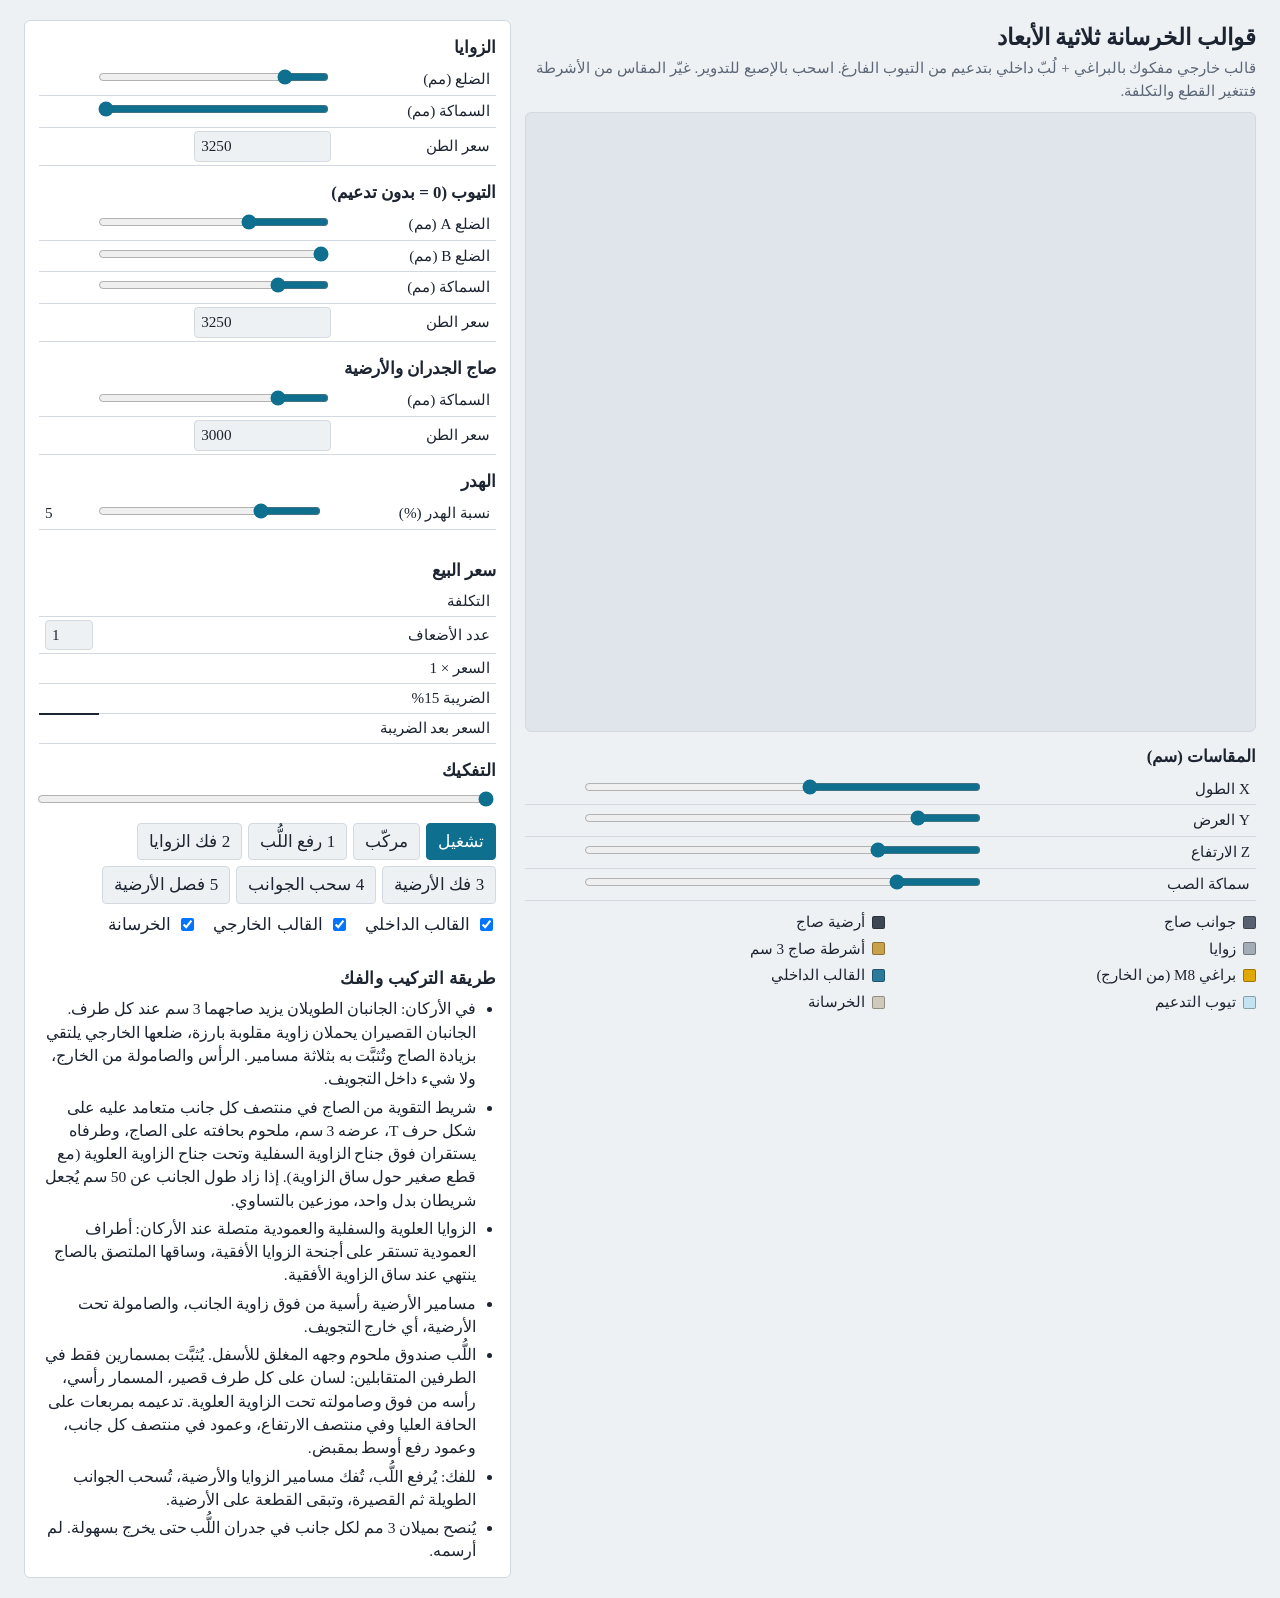
==== index.html @ e9c187cf "Add files via upload" ====
<!doctype html>
<html lang="ar" dir="rtl">
<head>
<meta charset="utf-8">
<meta name="viewport" content="width=device-width,initial-scale=1">
<title>قوالب الخرسانة ثلاثية الأبعاد</title>
<link rel="stylesheet" href="style.css">
</head>
<body>

<div class="wrap">
  <div style="min-width:0">
    <h1>قوالب الخرسانة ثلاثية الأبعاد</h1>
    <p class="sub">قالب خارجي مفكوك بالبراغي + لُبّ داخلي بتدعيم من التيوب الفارغ. اسحب بالإصبع للتدوير. غيّر المقاس من الأشرطة فتتغير القطع والتكلفة.</p>
    <div id="view"><div id="stepLabel"></div></div>
    <table class="ctl" style="margin-top:12px">
      <caption>المقاسات (سم)</caption>
        <tr><th scope="row">X الطول</th><td><input type="range" id="sx" min="30" max="100" step="5" value="60"></td><td class="v"><output id="ox"></output></td></tr>
        <tr><th scope="row">Y العرض</th><td><input type="range" id="sy" min="30" max="100" step="5" value="40"></td><td class="v"><output id="oy"></output></td></tr>
        <tr><th scope="row">Z الارتفاع</th><td><input type="range" id="sz" min="20" max="100" step="5" value="40"></td><td class="v"><output id="oz"></output></td></tr>
        <tr><th scope="row">سماكة الصب</th><td><input type="range" id="st" min="5" max="10" step="1" value="6"></td><td class="v"><output id="ot"></output></td></tr>
    </table>

    <div class="legend" style="margin-top:10px">
      <span><i style="background:#56606e"></i>جوانب صاج</span>
      <span><i style="background:#3d4653"></i>أرضية صاج</span>
      <span><i style="background:#a3acb6"></i>زوايا</span>
      <span><i style="background:#c8a24a"></i>أشرطة صاج 3 سم</span>
      <span><i style="background:#e0a800"></i>براغي M8 (من الخارج)</span>
      <span><i style="background:#2b7a9b"></i>القالب الداخلي</span>
      <span><i style="background:#c3e3f0"></i>تيوب التدعيم</span>
      <span><i style="background:#cfc9bc"></i>الخرسانة</span>
    </div>
  </div>
  <div class="panel">
    <table class="ctl">
      <caption>الزوايا</caption>
        <tr><th scope="row">الضلع (مم)</th><td><input type="range" id="sa" min="0" max="6" step="1" value="1"></td><td class="v"><output id="oa"></output></td></tr>
        <tr><th scope="row">السماكة (مم)</th><td><input type="range" id="sat" min="0" max="1" step="1" value="1"></td><td class="v"><output id="oat"></output></td></tr>
        <tr><th scope="row">سعر الطن</th><td colspan="2"><input id="pAng" type="number" inputmode="decimal" value="3250"></td></tr>
    </table>
    <table class="ctl">
      <caption>التيوب (0 = بدون تدعيم)</caption>
        <tr><th scope="row">الضلع A (مم)</th><td><input type="range" id="ta" min="0" max="12" step="1" value="4"></td><td class="v"><output id="ota"></output></td></tr>
        <tr><th scope="row">الضلع B (مم)</th><td><input type="range" id="tb" min="0" max="0" step="1" value="0"></td><td class="v"><output id="otb"></output></td></tr>
        <tr><th scope="row">السماكة (مم)</th><td><input type="range" id="tt" min="0" max="10" step="1" value="2"></td><td class="v"><output id="ott"></output></td></tr>
        <tr><th scope="row">سعر الطن</th><td colspan="2"><input id="pTube" type="number" inputmode="decimal" value="3250"></td></tr>
    </table>
    <table class="ctl">
      <caption>صاج الجدران والأرضية</caption>
        <tr><th scope="row">السماكة (مم)</th><td><input type="range" id="sm" min="0" max="20" step="1" value="4"></td><td class="v"><output id="om"></output></td></tr>
        <tr><th scope="row">سعر الطن</th><td colspan="2"><input id="pSheet" type="number" inputmode="decimal" value="3000"></td></tr>
    </table>
    <table class="ctl">
      <caption>الهدر</caption>
        <tr><th scope="row">نسبة الهدر (%)</th><td><input type="range" id="pW" min="0" max="20" step="1" value="5"></td><td class="v"><output id="oW">5</output></td></tr>
    </table>
    <div class="scroll" id="cost"></div>
    <table class="ctl" id="sellT">
      <caption>سعر البيع</caption>
      <tr><th scope="row">التكلفة</th><td id="sCost" class="v"></td></tr>
      <tr><th scope="row">عدد الأضعاف</th><td><input id="pM" type="number" inputmode="decimal" step="any" min="0" value="1"></td></tr>
      <tr><th scope="row" id="sLbl">السعر × 1</th><td class="v" id="sPre"></td></tr>
      <tr><th scope="row">الضريبة 15%</th><td class="v" id="sVat"></td></tr>
      <tr class="total"><th scope="row">السعر بعد الضريبة</th><td class="v" id="sPost"></td></tr>
    </table>
    <div>
      <h2>التفكيك</h2>
      <input type="range" id="slider" min="0" max="1000" value="0" aria-label="نسبة التفكيك">
      <div class="row" style="margin-top:8px">
        <button id="play" class="primary">تشغيل</button>
        <button id="b0">مركّب</button>
        <button id="b1">1 رفع اللُّب</button>
        <button id="b2">2 فك الزوايا</button>
        <button id="b3">3 فك الأرضية</button>
        <button id="b4">4 سحب الجوانب</button>
        <button id="b5">5 فصل الأرضية</button>
      </div>
      <div style="margin-top:8px">
        <label class="chk"><input type="checkbox" id="tCore" checked> القالب الداخلي</label>
        <label class="chk"><input type="checkbox" id="tOuter" checked> القالب الخارجي</label>
        <label class="chk"><input type="checkbox" id="tConc" checked> الخرسانة</label>
      </div>
    </div>
    <div class="scroll" id="info"></div>
    <div>
      <h2>طريقة التركيب والفك</h2>
      <ul class="notes">
        <li>في الأركان: الجانبان الطويلان يزيد صاجهما 3 سم عند كل طرف. الجانبان القصيران يحملان زاوية مقلوبة بارزة، ضلعها الخارجي يلتقي بزيادة الصاج وتُثبَّت به بثلاثة مسامير. الرأس والصامولة من الخارج، ولا شيء داخل التجويف.</li>
        <li>شريط التقوية من الصاج في منتصف كل جانب متعامد عليه على شكل حرف T، عرضه 3 سم، ملحوم بحافته على الصاج، وطرفاه يستقران فوق جناح الزاوية السفلية وتحت جناح الزاوية العلوية (مع قطع صغير حول ساق الزاوية). إذا زاد طول الجانب عن 50 سم يُجعل شريطان بدل واحد، موزعين بالتساوي.</li>
        <li>الزوايا العلوية والسفلية والعمودية متصلة عند الأركان: أطراف العمودية تستقر على أجنحة الزوايا الأفقية، وساقها الملتصق بالصاج ينتهي عند ساق الزاوية الأفقية.</li>
        <li>مسامير الأرضية رأسية من فوق زاوية الجانب، والصامولة تحت الأرضية، أي خارج التجويف.</li>
        <li>اللُّب صندوق ملحوم وجهه المغلق للأسفل. يُثبَّت بمسمارين فقط في الطرفين المتقابلين: لسان على كل طرف قصير، المسمار رأسي، رأسه من فوق وصامولته تحت الزاوية العلوية. تدعيمه بمربعات على الحافة العليا وفي منتصف الارتفاع، وعمود في منتصف كل جانب، وعمود رفع أوسط بمقبض.</li>
        <li>للفك: يُرفع اللُّب، تُفك مسامير الزوايا والأرضية، تُسحب الجوانب الطويلة ثم القصيرة، وتبقى القطعة على الأرضية.</li>
        <li>يُنصح بميلان 3 مم لكل جانب في جدران اللُّب حتى يخرج بسهولة. لم أرسمه.</li>
      </ul>
    </div>
  </div>
</div>

<script src="three.min.js"></script>
<script src="OrbitControls.js"></script>
<script src="app.js"></script>
</body>
</html>
---- style.css ----
@font-face{font-family:"SAR";src:url([data-uri]) format("woff2");unicode-range:U+20C0-20C1}
/* Layout: 3D viewport on top, sliders + cost panel beside it (below on phones).
   Palette: neutral blue-grey ground, steel greys for the outer mold, teal for the core, amber for bolts. */
:root{
  --bg:#eef1f4; --panel:#ffffff; --fg:#1b2430; --muted:#5b6776; --line:#d3d9e0;
  --accent:#0f6f8f; --accent-fg:#ffffff; --view:#dfe5ea; --warn:#a45a00;
  --font:"SAR","Times New Roman",Times,serif;
}
@media (prefers-color-scheme: dark){:root:not([data-theme="light"]){
  --bg:#12171d; --panel:#1a212a; --fg:#e6ebf0; --muted:#97a3b1; --line:#2c3643;
  --accent:#4cb4d6; --accent-fg:#0b1218; --view:#1d252f; --warn:#e0a24a; color-scheme:dark}}
:root[data-theme="dark"]{
  --bg:#12171d; --panel:#1a212a; --fg:#e6ebf0; --muted:#97a3b1; --line:#2c3643;
  --accent:#4cb4d6; --accent-fg:#0b1218; --view:#1d252f; --warn:#e0a24a; color-scheme:dark}
*{box-sizing:border-box}
body{direction:rtl;background:var(--bg);color:var(--fg);font-family:var(--font);font-size:17px;line-height:1.5;
  padding-block:12px;padding-left:max(16px,env(safe-area-inset-left,0px));padding-right:max(16px,env(safe-area-inset-right,0px))}
.wrap{max-width:1280px;margin:0 auto;display:grid;gap:14px;grid-template-columns:minmax(0,1.5fr) minmax(0,1fr)}
@media(max-width:860px){.wrap{grid-template-columns:minmax(0,1fr)}}
h1{font-size:1.45rem;margin:0 0 2px;text-wrap:balance}
.sub{color:var(--muted);margin:0 0 10px;font-size:.95rem}
#view{position:relative;background:var(--view);border:1px solid var(--line);border-radius:6px;height:min(70vh,620px);min-height:340px;overflow:hidden}
#view canvas{display:block;width:100%;height:100%;touch-action:none}
#stepLabel{position:absolute;right:10px;top:10px;left:10px;font-size:1.05rem;pointer-events:none;text-wrap:balance}
#stepLabel b{background:var(--accent);color:var(--accent-fg);padding:1px 8px;border-radius:3px;margin-left:6px}
.panel{background:var(--panel);border:1px solid var(--line);border-radius:6px;padding:14px;display:flex;flex-direction:column;gap:14px;min-width:0}
.panel h2{font-size:1.05rem;margin:0 0 6px;letter-spacing:.02em}
.row{display:flex;flex-wrap:wrap;gap:6px}
button{font:inherit;background:var(--bg);color:var(--fg);border:1px solid var(--line);border-radius:4px;padding:5px 11px;cursor:pointer}
button.primary{background:var(--accent);color:var(--accent-fg);border-color:var(--accent)}
button:focus-visible,input:focus-visible{outline:2px solid var(--accent);outline-offset:2px}
input[type=range]{width:100%;accent-color:var(--accent)}
.sl{display:grid;grid-template-columns:auto minmax(0,1fr) 4.4em;gap:8px;align-items:center}
.sl output{font-variant-numeric:tabular-nums;text-align:left;direction:ltr}
.sl b{min-width:5.2em}
label.chk{display:inline-flex;gap:6px;align-items:center;margin-inline-end:12px}
.ctl{width:100%;border-collapse:collapse}
.ctl caption{text-align:right;font-weight:700;font-size:1.05rem;padding-bottom:4px}
.ctl th{font-weight:400;white-space:nowrap}
.ctl td.v{width:3.6em;text-align:left;direction:ltr;font-variant-numeric:tabular-nums}
.ctl input[type=number]{font:inherit;width:100%;max-width:9em;padding:3px 6px;border:1px solid var(--line);border-radius:4px;background:var(--bg);color:var(--fg);direction:ltr;text-align:left}
.price{display:grid;grid-template-columns:minmax(0,1fr) 7em;gap:6px 10px;align-items:center}
.price input{font:inherit;width:100%;padding:3px 6px;border:1px solid var(--line);border-radius:4px;background:var(--bg);color:var(--fg);direction:ltr;text-align:left}
.legend{display:grid;grid-template-columns:repeat(2,minmax(0,1fr));gap:4px 12px;font-size:.95rem}
.legend span{display:flex;align-items:center;gap:7px}
.legend i{width:13px;height:13px;border-radius:2px;flex:none;border:1px solid rgba(0,0,0,.3)}
table{border-collapse:collapse;width:100%;font-size:.95rem;font-variant-numeric:tabular-nums}
th,td{padding:3px 6px;border-bottom:1px solid var(--line);text-align:right}
th{font-weight:700}
.scroll{overflow-x:auto}
.total td{font-weight:700;font-size:1.05rem;border-top:2px solid var(--fg)}
.warn{color:var(--warn)}
ul.notes{margin:0;padding-inline-start:20px;display:grid;gap:5px;font-size:.97rem}
.dim{color:var(--muted)}
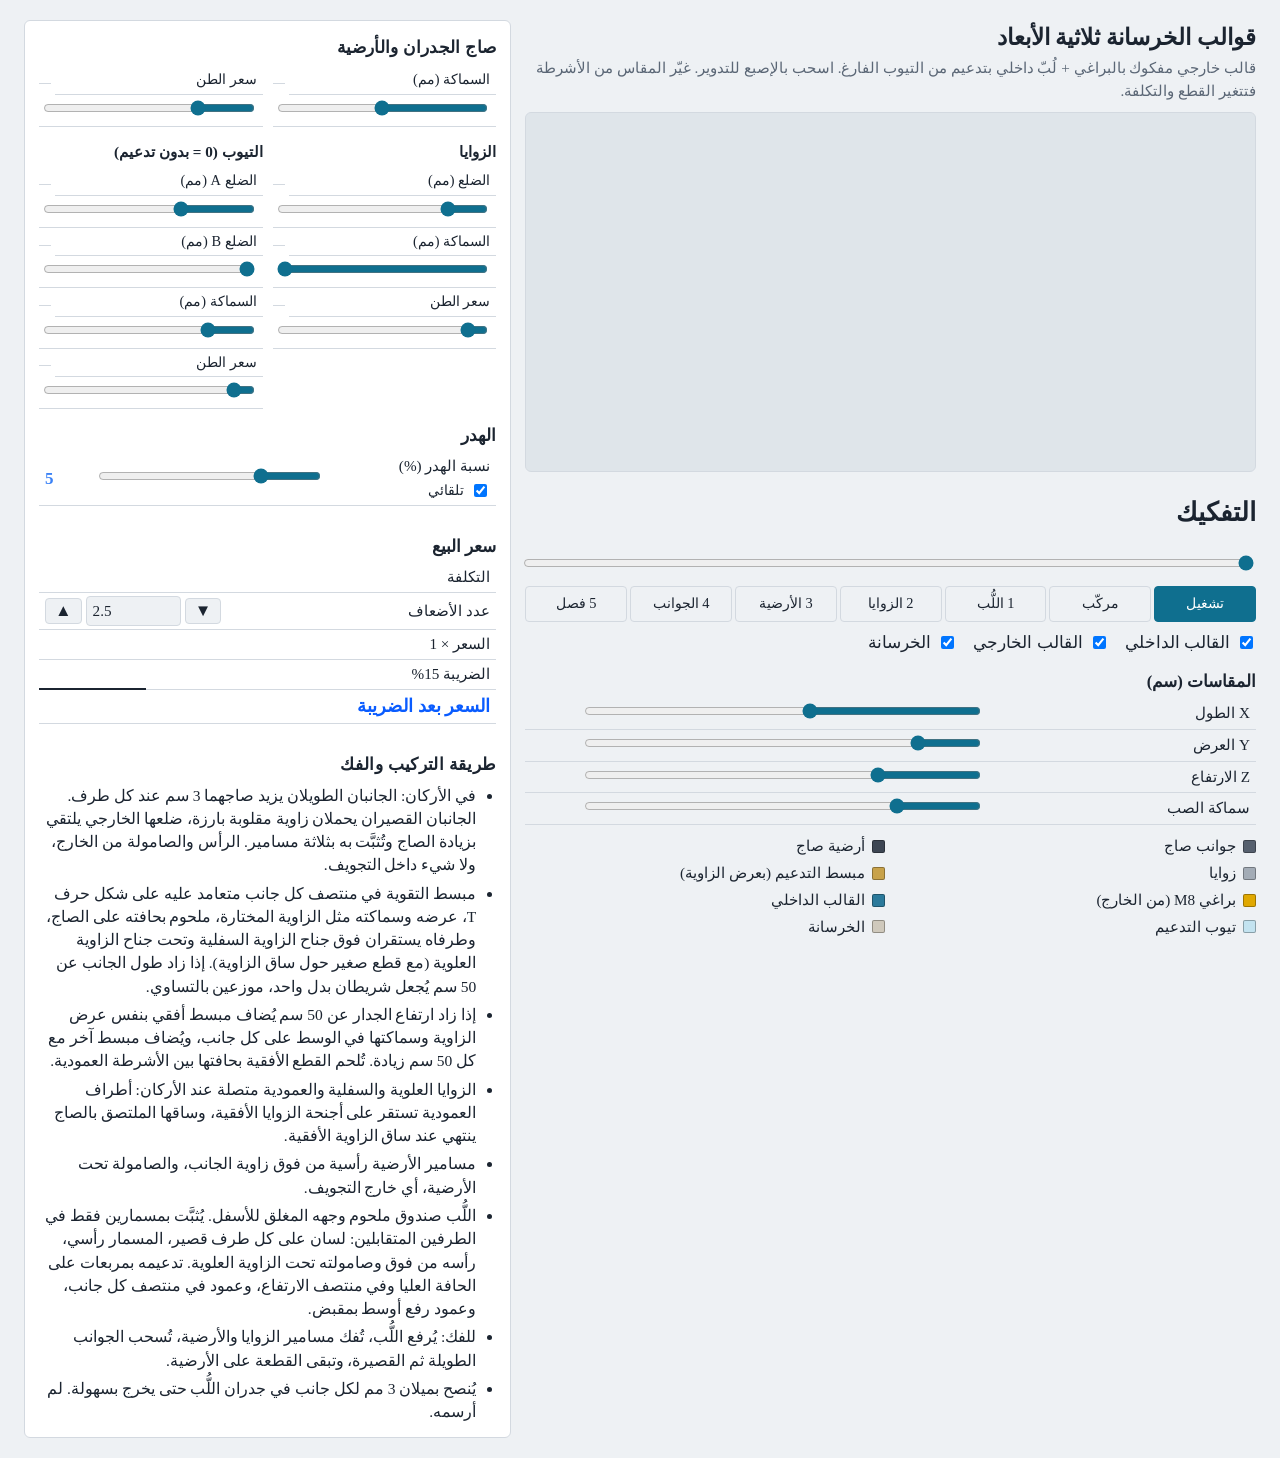
==== commit 556d3aec: "Update molds app: waste auto, selling price steps, flat-bar stiffeners, layout Co-Authored-By: Claud" ====
--- a/index.html
+++ b/index.html
@@ -4,6 +4,10 @@
 <meta charset="utf-8">
 <meta name="viewport" content="width=device-width,initial-scale=1">
 <title>قوالب الخرسانة ثلاثية الأبعاد</title>
+<meta name="theme-color" content="#0f6f8f">
+<link rel="manifest" href="manifest.webmanifest">
+<link rel="apple-touch-icon" href="icon-192.png">
+<meta name="apple-mobile-web-app-capable" content="yes">
 <link rel="stylesheet" href="style.css">
 </head>
 <body>
@@ -13,6 +17,24 @@
     <h1>قوالب الخرسانة ثلاثية الأبعاد</h1>
     <p class="sub">قالب خارجي مفكوك بالبراغي + لُبّ داخلي بتدعيم من التيوب الفارغ. اسحب بالإصبع للتدوير. غيّر المقاس من الأشرطة فتتغير القطع والتكلفة.</p>
     <div id="view"><div id="stepLabel"></div></div>
+    <div style="margin-top:10px">
+      <h2>التفكيك</h2>
+      <input type="range" id="slider" min="0" max="1000" value="0" aria-label="نسبة التفكيك">
+      <div class="row one" style="margin-top:8px">
+        <button id="play" class="primary">تشغيل</button>
+        <button id="b0">مركّب</button>
+        <button id="b1">1 اللُّب</button>
+        <button id="b2">2 الزوايا</button>
+        <button id="b3">3 الأرضية</button>
+        <button id="b4">4 الجوانب</button>
+        <button id="b5">5 فصل</button>
+      </div>
+      <div style="margin-top:8px">
+        <label class="chk"><input type="checkbox" id="tCore" checked> القالب الداخلي</label>
+        <label class="chk"><input type="checkbox" id="tOuter" checked> القالب الخارجي</label>
+        <label class="chk"><input type="checkbox" id="tConc" checked> الخرسانة</label>
+      </div>
+    </div>
     <table class="ctl" style="margin-top:12px">
       <caption>المقاسات (سم)</caption>
         <tr><th scope="row">X الطول</th><td><input type="range" id="sx" min="30" max="100" step="5" value="60"></td><td class="v"><output id="ox"></output></td></tr>
@@ -25,7 +47,7 @@
       <span><i style="background:#56606e"></i>جوانب صاج</span>
       <span><i style="background:#3d4653"></i>أرضية صاج</span>
       <span><i style="background:#a3acb6"></i>زوايا</span>
-      <span><i style="background:#c8a24a"></i>أشرطة صاج 3 سم</span>
+      <span><i style="background:#c8a24a"></i>مبسط التدعيم (بعرض الزاوية)</span>
       <span><i style="background:#e0a800"></i>براغي M8 (من الخارج)</span>
       <span><i style="background:#2b7a9b"></i>القالب الداخلي</span>
       <span><i style="background:#c3e3f0"></i>تيوب التدعيم</span>
@@ -33,61 +55,48 @@
     </div>
   </div>
   <div class="panel">
+    <div>
+      <h2>صاج الجدران والأرضية</h2>
+      <div class="two">
+        <table class="ctl"><tr><th scope="row">السماكة (مم)</th><td><input type="range" id="sm" min="0" max="8" step="1" value="4"></td><td class="v"><output id="om"></output></td></tr></table>
+        <table class="ctl"><tr><th scope="row">سعر الطن</th><td><input type="range" id="pSheet" min="2000" max="6000" step="50" value="3000"></td><td class="v"><output id="oPS"></output></td></tr></table>
+      </div>
+    </div>
+    <div class="two">
     <table class="ctl">
       <caption>الزوايا</caption>
         <tr><th scope="row">الضلع (مم)</th><td><input type="range" id="sa" min="0" max="6" step="1" value="1"></td><td class="v"><output id="oa"></output></td></tr>
         <tr><th scope="row">السماكة (مم)</th><td><input type="range" id="sat" min="0" max="1" step="1" value="1"></td><td class="v"><output id="oat"></output></td></tr>
-        <tr><th scope="row">سعر الطن</th><td colspan="2"><input id="pAng" type="number" inputmode="decimal" value="3250"></td></tr>
+        <tr><th scope="row">سعر الطن</th><td><input type="range" id="pAng" min="3300" max="6500" step="50" value="3500"></td><td class="v"><output id="oPA"></output></td></tr>
     </table>
     <table class="ctl">
       <caption>التيوب (0 = بدون تدعيم)</caption>
         <tr><th scope="row">الضلع A (مم)</th><td><input type="range" id="ta" min="0" max="12" step="1" value="4"></td><td class="v"><output id="ota"></output></td></tr>
         <tr><th scope="row">الضلع B (مم)</th><td><input type="range" id="tb" min="0" max="0" step="1" value="0"></td><td class="v"><output id="otb"></output></td></tr>
         <tr><th scope="row">السماكة (مم)</th><td><input type="range" id="tt" min="0" max="10" step="1" value="2"></td><td class="v"><output id="ott"></output></td></tr>
-        <tr><th scope="row">سعر الطن</th><td colspan="2"><input id="pTube" type="number" inputmode="decimal" value="3250"></td></tr>
+        <tr><th scope="row">سعر الطن</th><td><input type="range" id="pTube" min="3300" max="6500" step="50" value="3500"></td><td class="v"><output id="oPT"></output></td></tr>
     </table>
-    <table class="ctl">
-      <caption>صاج الجدران والأرضية</caption>
-        <tr><th scope="row">السماكة (مم)</th><td><input type="range" id="sm" min="0" max="20" step="1" value="4"></td><td class="v"><output id="om"></output></td></tr>
-        <tr><th scope="row">سعر الطن</th><td colspan="2"><input id="pSheet" type="number" inputmode="decimal" value="3000"></td></tr>
-    </table>
+    </div>
     <table class="ctl">
       <caption>الهدر</caption>
-        <tr><th scope="row">نسبة الهدر (%)</th><td><input type="range" id="pW" min="0" max="20" step="1" value="5"></td><td class="v"><output id="oW">5</output></td></tr>
+        <tr><th scope="row">نسبة الهدر (%)<label class="chk" style="display:flex;margin:2px 0 0;font-size:.9rem"><input type="checkbox" id="wAuto" checked> تلقائي</label></th><td><input type="range" id="pW" min="0" max="20" step="0.5" value="5"></td><td class="v"><output id="oW">5</output></td></tr>
     </table>
     <div class="scroll" id="cost"></div>
     <table class="ctl" id="sellT">
       <caption>سعر البيع</caption>
       <tr><th scope="row">التكلفة</th><td id="sCost" class="v"></td></tr>
-      <tr><th scope="row">عدد الأضعاف</th><td><input id="pM" type="number" inputmode="decimal" step="any" min="0" value="1"></td></tr>
+      <tr><th scope="row">عدد الأضعاف <span id="sPct"></span></th><td><div class="stp"><button type="button" id="mDn" aria-label="أقل">▼</button><input id="pM" type="number" inputmode="decimal" enterkeyhint="done" step="0.25" min="2" max="6" value="2.5"><button type="button" id="mUp" aria-label="أكثر">▲</button></div></td></tr>
       <tr><th scope="row" id="sLbl">السعر × 1</th><td class="v" id="sPre"></td></tr>
       <tr><th scope="row">الضريبة 15%</th><td class="v" id="sVat"></td></tr>
       <tr class="total"><th scope="row">السعر بعد الضريبة</th><td class="v" id="sPost"></td></tr>
     </table>
-    <div>
-      <h2>التفكيك</h2>
-      <input type="range" id="slider" min="0" max="1000" value="0" aria-label="نسبة التفكيك">
-      <div class="row" style="margin-top:8px">
-        <button id="play" class="primary">تشغيل</button>
-        <button id="b0">مركّب</button>
-        <button id="b1">1 رفع اللُّب</button>
-        <button id="b2">2 فك الزوايا</button>
-        <button id="b3">3 فك الأرضية</button>
-        <button id="b4">4 سحب الجوانب</button>
-        <button id="b5">5 فصل الأرضية</button>
-      </div>
-      <div style="margin-top:8px">
-        <label class="chk"><input type="checkbox" id="tCore" checked> القالب الداخلي</label>
-        <label class="chk"><input type="checkbox" id="tOuter" checked> القالب الخارجي</label>
-        <label class="chk"><input type="checkbox" id="tConc" checked> الخرسانة</label>
-      </div>
-    </div>
     <div class="scroll" id="info"></div>
     <div>
       <h2>طريقة التركيب والفك</h2>
       <ul class="notes">
         <li>في الأركان: الجانبان الطويلان يزيد صاجهما 3 سم عند كل طرف. الجانبان القصيران يحملان زاوية مقلوبة بارزة، ضلعها الخارجي يلتقي بزيادة الصاج وتُثبَّت به بثلاثة مسامير. الرأس والصامولة من الخارج، ولا شيء داخل التجويف.</li>
-        <li>شريط التقوية من الصاج في منتصف كل جانب متعامد عليه على شكل حرف T، عرضه 3 سم، ملحوم بحافته على الصاج، وطرفاه يستقران فوق جناح الزاوية السفلية وتحت جناح الزاوية العلوية (مع قطع صغير حول ساق الزاوية). إذا زاد طول الجانب عن 50 سم يُجعل شريطان بدل واحد، موزعين بالتساوي.</li>
+        <li>مبسط التقوية في منتصف كل جانب متعامد عليه على شكل حرف T، عرضه وسماكته مثل الزاوية المختارة، ملحوم بحافته على الصاج، وطرفاه يستقران فوق جناح الزاوية السفلية وتحت جناح الزاوية العلوية (مع قطع صغير حول ساق الزاوية). إذا زاد طول الجانب عن 50 سم يُجعل شريطان بدل واحد، موزعين بالتساوي.</li>
+        <li>إذا زاد ارتفاع الجدار عن 50 سم يُضاف مبسط أفقي بنفس عرض الزاوية وسماكتها في الوسط على كل جانب، ويُضاف مبسط آخر مع كل 50 سم زيادة. تُلحم القطع الأفقية بحافتها بين الأشرطة العمودية.</li>
         <li>الزوايا العلوية والسفلية والعمودية متصلة عند الأركان: أطراف العمودية تستقر على أجنحة الزوايا الأفقية، وساقها الملتصق بالصاج ينتهي عند ساق الزاوية الأفقية.</li>
         <li>مسامير الأرضية رأسية من فوق زاوية الجانب، والصامولة تحت الأرضية، أي خارج التجويف.</li>
         <li>اللُّب صندوق ملحوم وجهه المغلق للأسفل. يُثبَّت بمسمارين فقط في الطرفين المتقابلين: لسان على كل طرف قصير، المسمار رأسي، رأسه من فوق وصامولته تحت الزاوية العلوية. تدعيمه بمربعات على الحافة العليا وفي منتصف الارتفاع، وعمود في منتصف كل جانب، وعمود رفع أوسط بمقبض.</li>
@@ -101,5 +110,6 @@
 <script src="three.min.js"></script>
 <script src="OrbitControls.js"></script>
 <script src="app.js"></script>
+<script>if("serviceWorker" in navigator)navigator.serviceWorker.register("sw.js").catch(function(){});</script>
 </body>
 </html>
--- a/style.css
+++ b/style.css
@@ -19,13 +19,15 @@
 @media(max-width:860px){.wrap{grid-template-columns:minmax(0,1fr)}}
 h1{font-size:1.45rem;margin:0 0 2px;text-wrap:balance}
 .sub{color:var(--muted);margin:0 0 10px;font-size:.95rem}
-#view{position:relative;background:var(--view);border:1px solid var(--line);border-radius:6px;height:min(70vh,620px);min-height:340px;overflow:hidden}
+#view{background:var(--view);border:1px solid var(--line);border-radius:6px;height:min(40vh,380px);min-height:230px;overflow:hidden;position:sticky;top:0;z-index:5}
 #view canvas{display:block;width:100%;height:100%;touch-action:none}
 #stepLabel{position:absolute;right:10px;top:10px;left:10px;font-size:1.05rem;pointer-events:none;text-wrap:balance}
 #stepLabel b{background:var(--accent);color:var(--accent-fg);padding:1px 8px;border-radius:3px;margin-left:6px}
 .panel{background:var(--panel);border:1px solid var(--line);border-radius:6px;padding:14px;display:flex;flex-direction:column;gap:14px;min-width:0}
 .panel h2{font-size:1.05rem;margin:0 0 6px;letter-spacing:.02em}
 .row{display:flex;flex-wrap:wrap;gap:6px}
+.row.one{flex-wrap:nowrap;gap:3px}
+.row.one button{flex:1 1 0;min-width:0;padding:6px 1px;font-size:clamp(.6rem,2.7vw,.9rem);white-space:nowrap}
 button{font:inherit;background:var(--bg);color:var(--fg);border:1px solid var(--line);border-radius:4px;padding:5px 11px;cursor:pointer}
 button.primary{background:var(--accent);color:var(--accent-fg);border-color:var(--accent)}
 button:focus-visible,input:focus-visible{outline:2px solid var(--accent);outline-offset:2px}
@@ -34,6 +36,35 @@
 .sl output{font-variant-numeric:tabular-nums;text-align:left;direction:ltr}
 .sl b{min-width:5.2em}
 label.chk{display:inline-flex;gap:6px;align-items:center;margin-inline-end:12px}
+.two{display:grid;grid-template-columns:minmax(0,1fr) minmax(0,1fr);gap:10px}
+.two .ctl,.two .ctl tbody{display:block}
+.two .ctl caption{display:block;font-size:.95rem}
+.two .ctl tr{display:grid;grid-template-columns:1fr auto;align-items:center;column-gap:4px}
+.two .ctl th{grid-column:1;grid-row:1;font-size:.9rem}
+.two .ctl td.v{grid-column:2;grid-row:1;width:auto}
+.two .ctl td:not(.v){grid-column:1/3;grid-row:2;display:block}
+.two .ctl input[type=range]{width:100%}
+.two .ctl input[type=number],.hz input[type=number]{max-width:100%;width:100%}
+.hz td input[type=range]{width:100%;min-width:60px}
+.hz th{padding:0 4px;font-size:.9rem}
+.hz{table-layout:fixed}
+.hz th:nth-child(1){width:4.4em}.hz th:nth-child(4){width:4.4em;white-space:nowrap}.hz th{padding:0 2px;font-size:.82rem}
+.hz td.v{width:2.2em}
+.hz td:last-child{width:4.2em}
+.hz td:last-child input{min-width:0;width:100%;padding:3px 2px;box-sizing:border-box}
+#cost tr.total td,#sCost{color:#e8102a;font-weight:700;font-size:1.15em}
+#sellT tr.total th,#sellT tr.total td{color:#0a5cff;font-weight:700;font-size:1.2em}
+@media (prefers-color-scheme:dark){:root:not([data-theme="light"]) #cost tr.total td,:root:not([data-theme="light"]) #sCost{color:#ff6b7a}:root:not([data-theme="light"]) #sellT tr.total th,:root:not([data-theme="light"]) #sellT tr.total td{color:#5ea2ff}}
+:root[data-theme="dark"] #cost tr.total td,:root[data-theme="dark"] #sCost{color:#ff6b7a}
+:root[data-theme="dark"] #sellT tr.total th,:root[data-theme="dark"] #sellT tr.total td{color:#5ea2ff}
+output{color:#3b82f6;font-weight:700;font-size:1.12em}
+@media (prefers-color-scheme:dark){:root:not([data-theme="light"]) output{color:#7cc8ff}}
+:root[data-theme="dark"] output{color:#7cc8ff}
+.stp{display:flex;gap:4px;align-items:center;justify-content:flex-end}
+#sellT th{white-space:nowrap}
+#sPct{display:block;font-size:.88rem;color:#e8102a}
+.stp input[type=number]{width:3.8em;max-width:none;flex:none;text-align:center;padding:5px 2px}
+.stp button{padding:4px 9px;font-size:1.05rem;line-height:1}
 .ctl{width:100%;border-collapse:collapse}
 .ctl caption{text-align:right;font-weight:700;font-size:1.05rem;padding-bottom:4px}
 .ctl th{font-weight:400;white-space:nowrap}
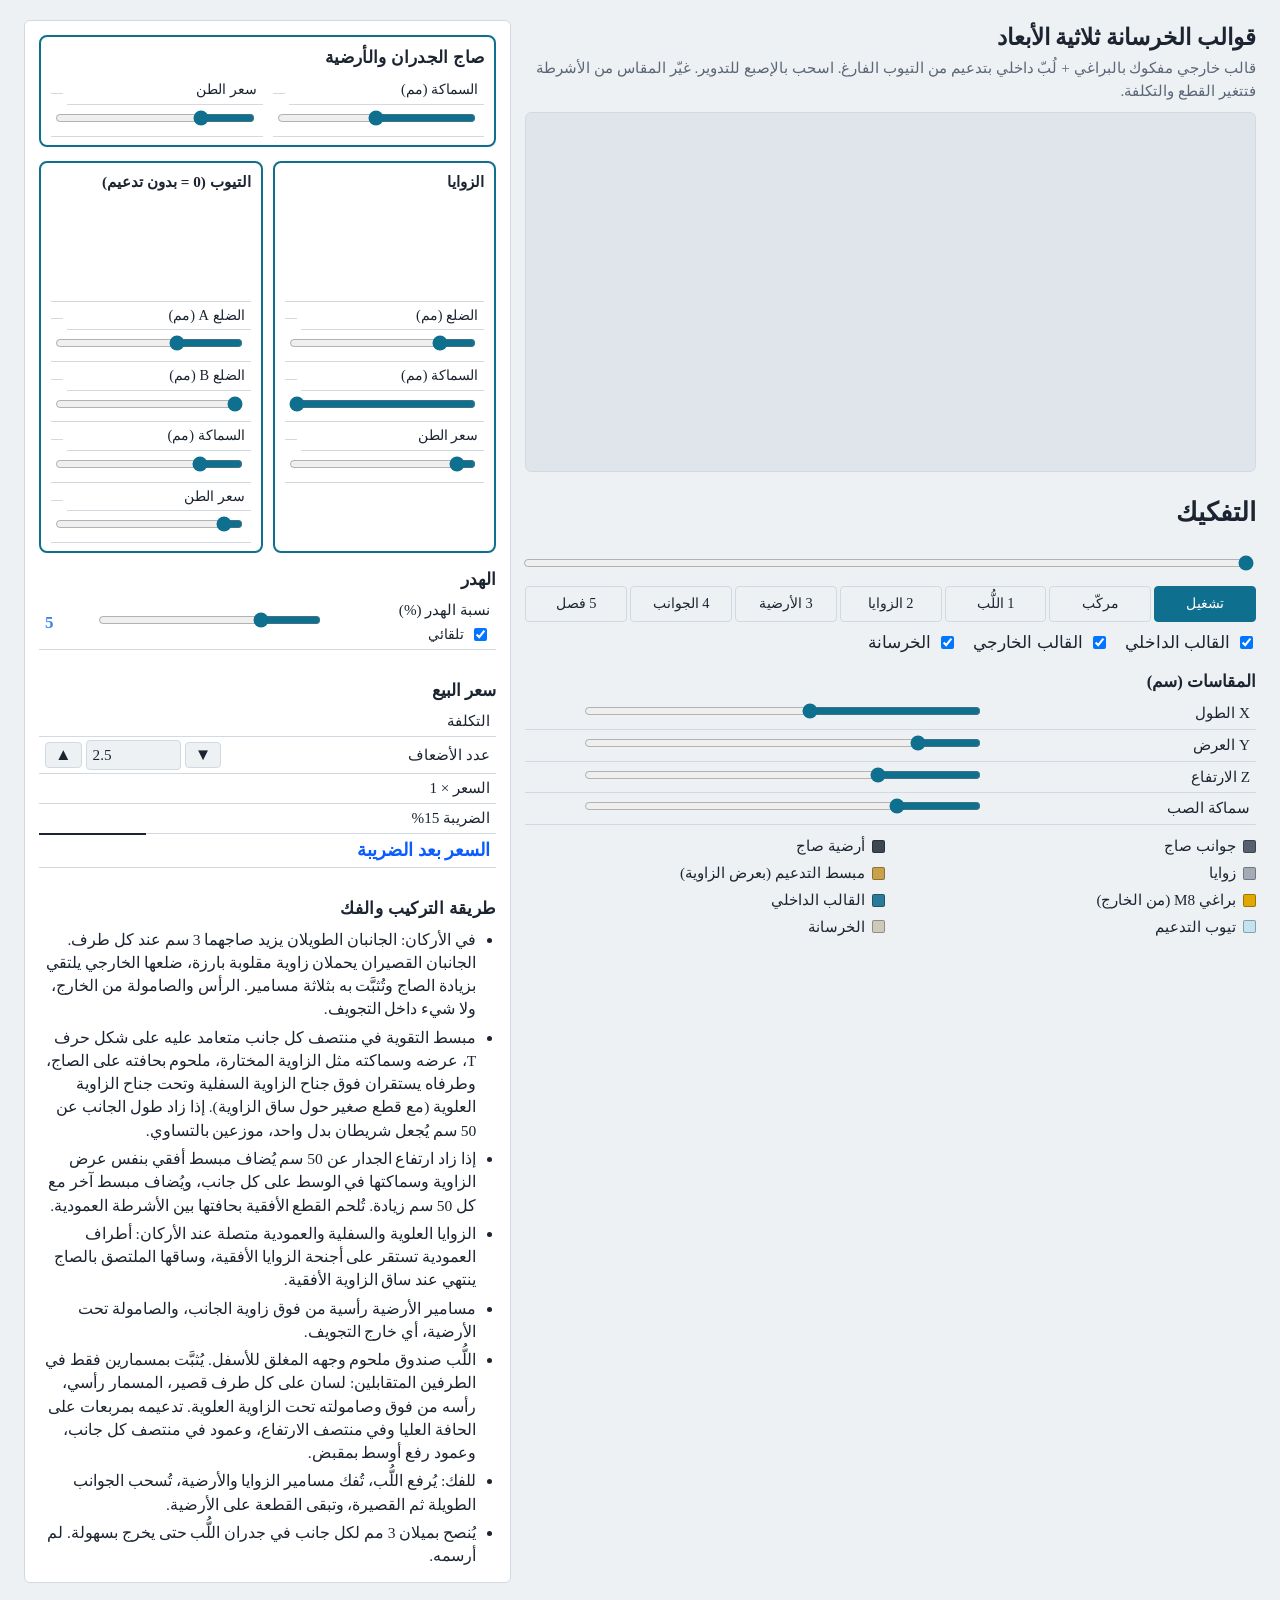
==== commit c02d3c67: "Molds app: drawings, width<=length, tube sizes, thickness rules Co-Authored-By: Claude Sonnet 5.5 <n" ====
--- a/index.html
+++ b/index.html
@@ -55,9 +55,9 @@
     </div>
   </div>
   <div class="panel">
-    <div>
+    <div class="frame">
       <h2>صاج الجدران والأرضية</h2>
-      <div class="two">
+      <div class="two in">
         <table class="ctl"><tr><th scope="row">السماكة (مم)</th><td><input type="range" id="sm" min="0" max="8" step="1" value="4"></td><td class="v"><output id="om"></output></td></tr></table>
         <table class="ctl"><tr><th scope="row">سعر الطن</th><td><input type="range" id="pSheet" min="2000" max="6000" step="50" value="3000"></td><td class="v"><output id="oPS"></output></td></tr></table>
       </div>
@@ -65,12 +65,14 @@
     <div class="two">
     <table class="ctl">
       <caption>الزوايا</caption>
+        <tr class="draw"><td><svg id="dAng" class="drw" viewBox="0 0 90 82" role="img" aria-label="مقطع الزاوية"></svg></td></tr>
         <tr><th scope="row">الضلع (مم)</th><td><input type="range" id="sa" min="0" max="6" step="1" value="1"></td><td class="v"><output id="oa"></output></td></tr>
         <tr><th scope="row">السماكة (مم)</th><td><input type="range" id="sat" min="0" max="1" step="1" value="1"></td><td class="v"><output id="oat"></output></td></tr>
         <tr><th scope="row">سعر الطن</th><td><input type="range" id="pAng" min="3300" max="6500" step="50" value="3500"></td><td class="v"><output id="oPA"></output></td></tr>
     </table>
     <table class="ctl">
       <caption>التيوب (0 = بدون تدعيم)</caption>
+        <tr class="draw"><td><svg id="dTube" class="drw" viewBox="0 0 90 82" role="img" aria-label="مقطع التيوب"></svg></td></tr>
         <tr><th scope="row">الضلع A (مم)</th><td><input type="range" id="ta" min="0" max="12" step="1" value="4"></td><td class="v"><output id="ota"></output></td></tr>
         <tr><th scope="row">الضلع B (مم)</th><td><input type="range" id="tb" min="0" max="0" step="1" value="0"></td><td class="v"><output id="otb"></output></td></tr>
         <tr><th scope="row">السماكة (مم)</th><td><input type="range" id="tt" min="0" max="10" step="1" value="2"></td><td class="v"><output id="ott"></output></td></tr>
--- a/style.css
+++ b/style.css
@@ -36,6 +36,12 @@
 .sl output{font-variant-numeric:tabular-nums;text-align:left;direction:ltr}
 .sl b{min-width:5.2em}
 label.chk{display:inline-flex;gap:6px;align-items:center;margin-inline-end:12px}
+.frame,.two:not(.in)>.ctl{border:2px solid var(--accent);border-radius:8px;padding:8px 10px;box-sizing:border-box}
+.frame h2{margin:0 0 6px}
+.drw{display:block;margin:2px auto 4px;width:100%;max-width:100px;height:auto;color:var(--fg)}
+.drw text{direction:ltr;unicode-bidi:isolate;font-size:8.5px;fill:currentColor;text-anchor:middle;font-family:inherit}
+.drw .shp{stroke:currentColor;stroke-width:1}
+.two .ctl tr.draw td{grid-column:1/3;grid-row:1}
 .two{display:grid;grid-template-columns:minmax(0,1fr) minmax(0,1fr);gap:10px}
 .two .ctl,.two .ctl tbody{display:block}
 .two .ctl caption{display:block;font-size:.95rem}
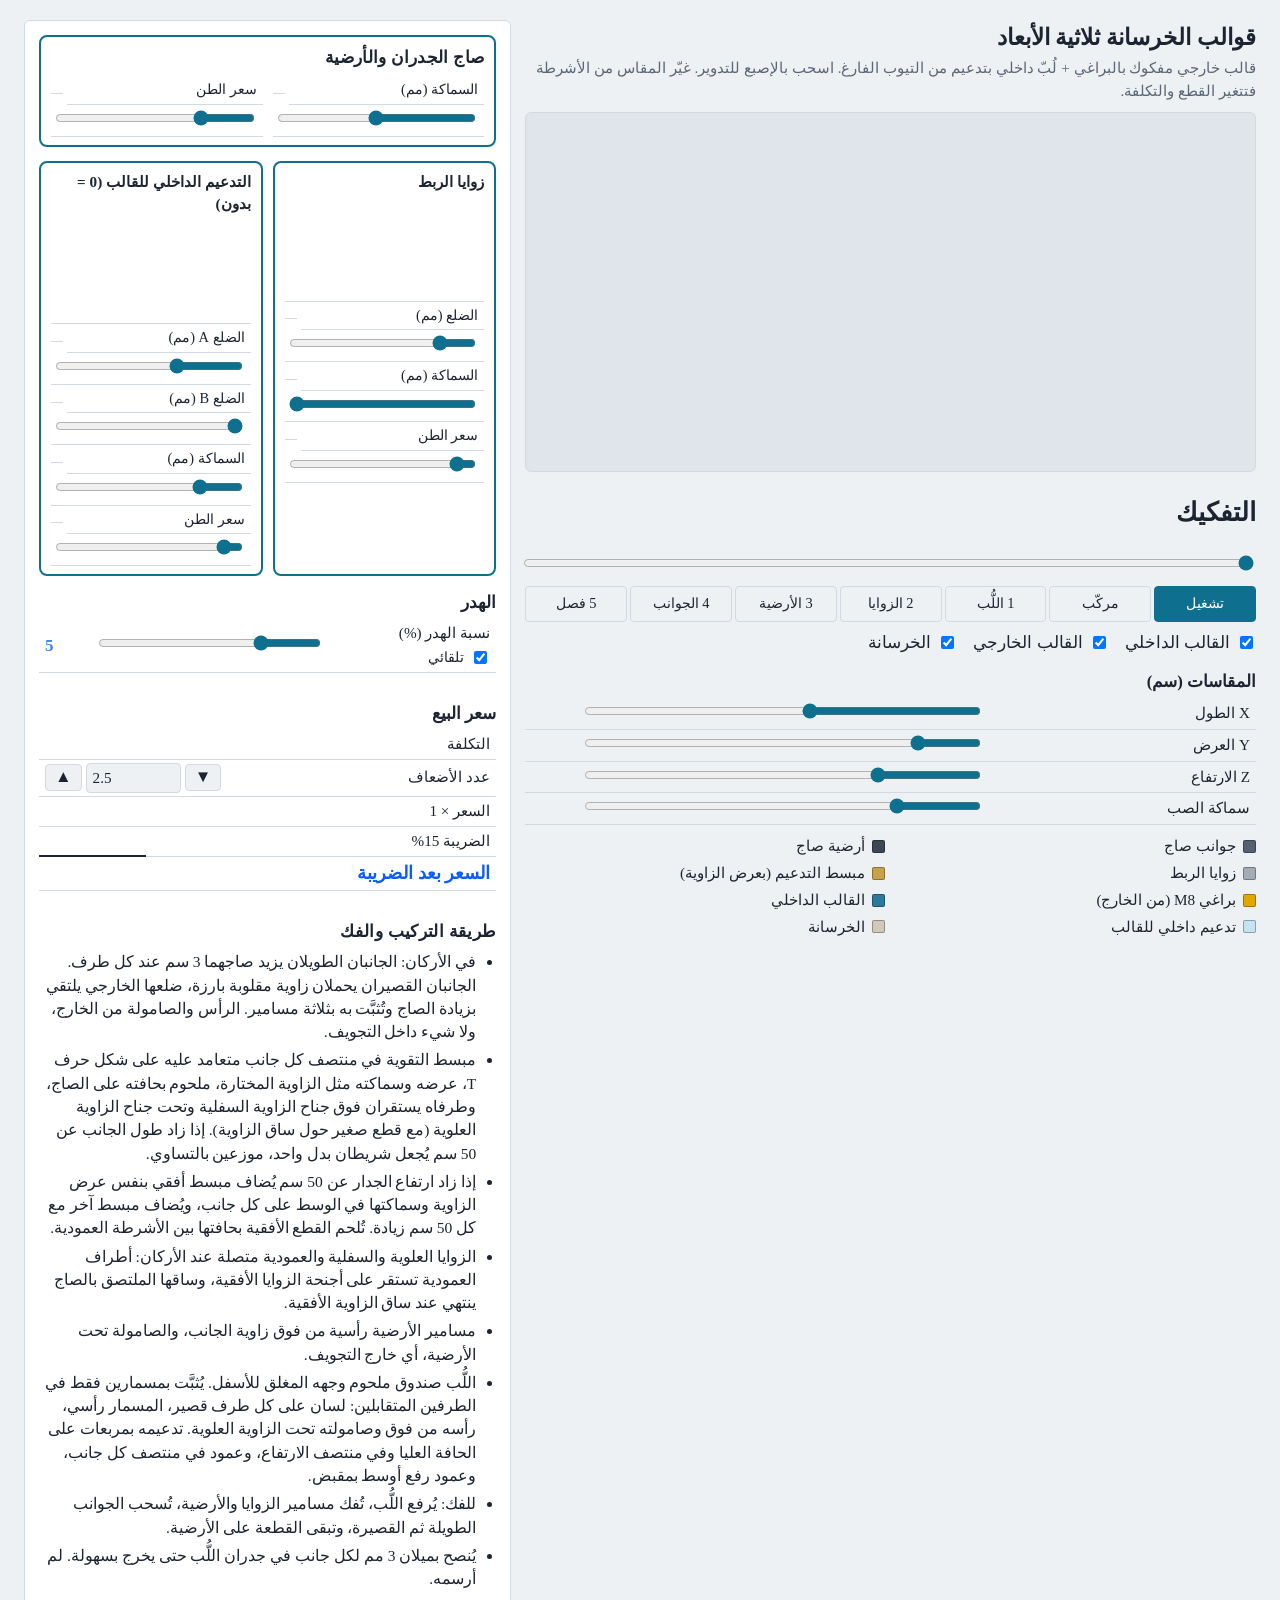
==== commit f817a949: "Molds app: rename tables (connection angles, internal bracing) Co-Authored-By: Claude Sonnet 5.5 <no" ====
--- a/index.html
+++ b/index.html
@@ -46,11 +46,11 @@
     <div class="legend" style="margin-top:10px">
       <span><i style="background:#56606e"></i>جوانب صاج</span>
       <span><i style="background:#3d4653"></i>أرضية صاج</span>
-      <span><i style="background:#a3acb6"></i>زوايا</span>
+      <span><i style="background:#a3acb6"></i>زوايا الربط</span>
       <span><i style="background:#c8a24a"></i>مبسط التدعيم (بعرض الزاوية)</span>
       <span><i style="background:#e0a800"></i>براغي M8 (من الخارج)</span>
       <span><i style="background:#2b7a9b"></i>القالب الداخلي</span>
-      <span><i style="background:#c3e3f0"></i>تيوب التدعيم</span>
+      <span><i style="background:#c3e3f0"></i>تدعيم داخلي للقالب</span>
       <span><i style="background:#cfc9bc"></i>الخرسانة</span>
     </div>
   </div>
@@ -64,15 +64,15 @@
     </div>
     <div class="two">
     <table class="ctl">
-      <caption>الزوايا</caption>
-        <tr class="draw"><td><svg id="dAng" class="drw" viewBox="0 0 90 82" role="img" aria-label="مقطع الزاوية"></svg></td></tr>
+      <caption>زوايا الربط</caption>
+        <tr class="draw"><td><svg id="dAng" class="drw" viewBox="0 0 90 82" role="img" aria-label="مقطع زاوية الربط"></svg></td></tr>
         <tr><th scope="row">الضلع (مم)</th><td><input type="range" id="sa" min="0" max="6" step="1" value="1"></td><td class="v"><output id="oa"></output></td></tr>
         <tr><th scope="row">السماكة (مم)</th><td><input type="range" id="sat" min="0" max="1" step="1" value="1"></td><td class="v"><output id="oat"></output></td></tr>
         <tr><th scope="row">سعر الطن</th><td><input type="range" id="pAng" min="3300" max="6500" step="50" value="3500"></td><td class="v"><output id="oPA"></output></td></tr>
     </table>
     <table class="ctl">
-      <caption>التيوب (0 = بدون تدعيم)</caption>
-        <tr class="draw"><td><svg id="dTube" class="drw" viewBox="0 0 90 82" role="img" aria-label="مقطع التيوب"></svg></td></tr>
+      <caption>التدعيم الداخلي للقالب (0 = بدون)</caption>
+        <tr class="draw"><td><svg id="dTube" class="drw" viewBox="0 0 90 82" role="img" aria-label="مقطع تيوب التدعيم الداخلي"></svg></td></tr>
         <tr><th scope="row">الضلع A (مم)</th><td><input type="range" id="ta" min="0" max="12" step="1" value="4"></td><td class="v"><output id="ota"></output></td></tr>
         <tr><th scope="row">الضلع B (مم)</th><td><input type="range" id="tb" min="0" max="0" step="1" value="0"></td><td class="v"><output id="otb"></output></td></tr>
         <tr><th scope="row">السماكة (مم)</th><td><input type="range" id="tt" min="0" max="10" step="1" value="2"></td><td class="v"><output id="ott"></output></td></tr>
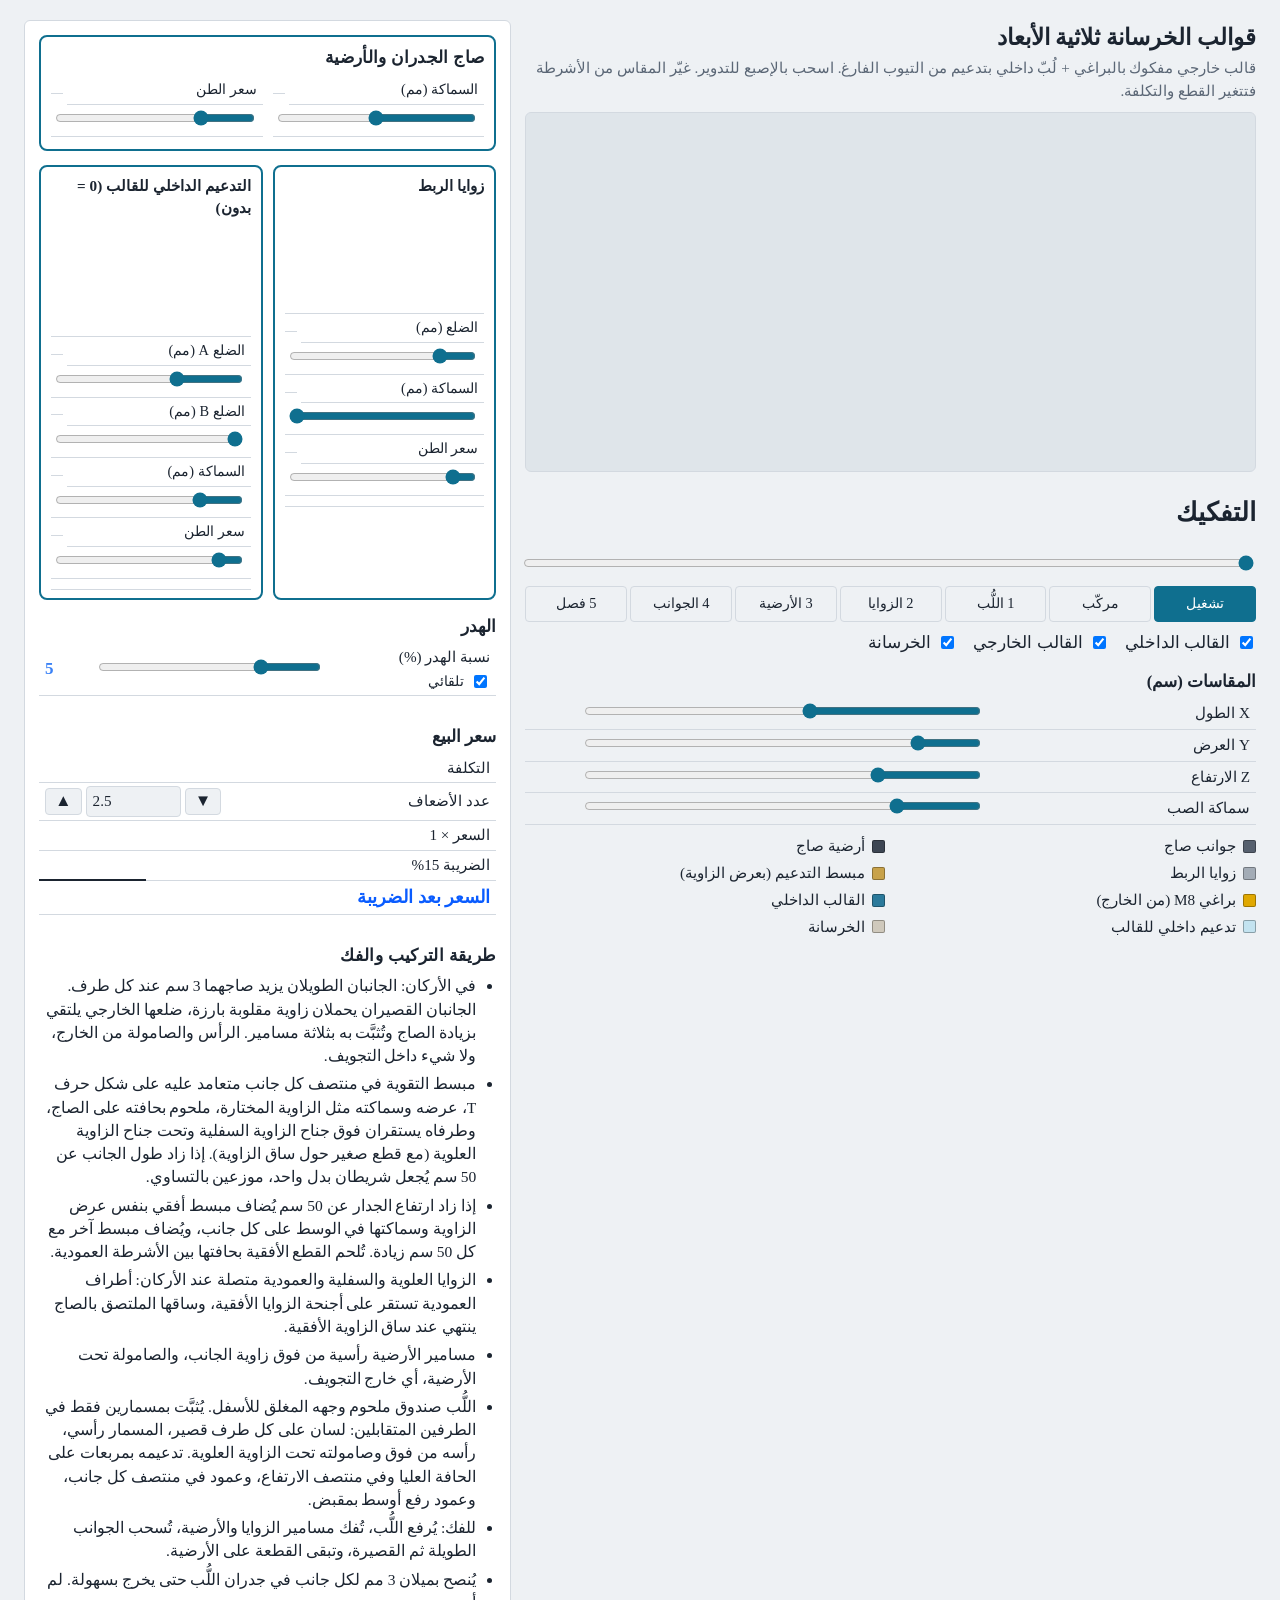
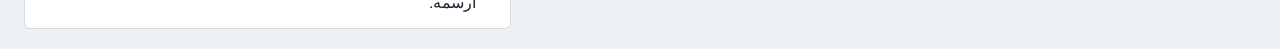
==== commit 7534d7a7: "Molds app: fixed-size centered section drawings, B<=A slider, 6m bar prices, min price gap 200 Co-Au" ====
--- a/index.html
+++ b/index.html
@@ -61,22 +61,25 @@
         <table class="ctl"><tr><th scope="row">السماكة (مم)</th><td><input type="range" id="sm" min="0" max="8" step="1" value="4"></td><td class="v"><output id="om"></output></td></tr></table>
         <table class="ctl"><tr><th scope="row">سعر الطن</th><td><input type="range" id="pSheet" min="2000" max="6000" step="50" value="3000"></td><td class="v"><output id="oPS"></output></td></tr></table>
       </div>
+      <div class="pp" id="ppSheet"></div>
     </div>
     <div class="two">
     <table class="ctl">
       <caption>زوايا الربط</caption>
-        <tr class="draw"><td><svg id="dAng" class="drw" viewBox="0 0 90 82" role="img" aria-label="مقطع زاوية الربط"></svg></td></tr>
+        <tr class="draw"><td><svg id="dAng" class="drw" viewBox="0 0 90 90" role="img" aria-label="مقطع زاوية الربط"></svg></td></tr>
         <tr><th scope="row">الضلع (مم)</th><td><input type="range" id="sa" min="0" max="6" step="1" value="1"></td><td class="v"><output id="oa"></output></td></tr>
         <tr><th scope="row">السماكة (مم)</th><td><input type="range" id="sat" min="0" max="1" step="1" value="1"></td><td class="v"><output id="oat"></output></td></tr>
-        <tr><th scope="row">سعر الطن</th><td><input type="range" id="pAng" min="3300" max="6500" step="50" value="3500"></td><td class="v"><output id="oPA"></output></td></tr>
+        <tr><th scope="row">سعر الطن</th><td><input type="range" id="pAng" min="3200" max="6500" step="50" value="3500"></td><td class="v"><output id="oPA"></output></td></tr>
+        <tr class="ppr"><td colspan="2" class="pp" id="ppAng"></td></tr>
     </table>
     <table class="ctl">
       <caption>التدعيم الداخلي للقالب (0 = بدون)</caption>
-        <tr class="draw"><td><svg id="dTube" class="drw" viewBox="0 0 90 82" role="img" aria-label="مقطع تيوب التدعيم الداخلي"></svg></td></tr>
+        <tr class="draw"><td><svg id="dTube" class="drw" viewBox="0 0 90 90" role="img" aria-label="مقطع تيوب التدعيم الداخلي"></svg></td></tr>
         <tr><th scope="row">الضلع A (مم)</th><td><input type="range" id="ta" min="0" max="12" step="1" value="4"></td><td class="v"><output id="ota"></output></td></tr>
         <tr><th scope="row">الضلع B (مم)</th><td><input type="range" id="tb" min="0" max="0" step="1" value="0"></td><td class="v"><output id="otb"></output></td></tr>
         <tr><th scope="row">السماكة (مم)</th><td><input type="range" id="tt" min="0" max="10" step="1" value="2"></td><td class="v"><output id="ott"></output></td></tr>
-        <tr><th scope="row">سعر الطن</th><td><input type="range" id="pTube" min="3300" max="6500" step="50" value="3500"></td><td class="v"><output id="oPT"></output></td></tr>
+        <tr><th scope="row">سعر الطن</th><td><input type="range" id="pTube" min="3200" max="6500" step="50" value="3500"></td><td class="v"><output id="oPT"></output></td></tr>
+        <tr class="ppr"><td colspan="2" class="pp" id="ppTube"></td></tr>
     </table>
     </div>
     <table class="ctl">
--- a/style.css
+++ b/style.css
@@ -38,6 +38,9 @@
 label.chk{display:inline-flex;gap:6px;align-items:center;margin-inline-end:12px}
 .frame,.two:not(.in)>.ctl{border:2px solid var(--accent);border-radius:8px;padding:8px 10px;box-sizing:border-box}
 .frame h2{margin:0 0 6px}
+.pp{font-size:.74rem;color:#e8102a;margin-top:4px;line-height:1.3}
+@media (prefers-color-scheme:dark){:root:not([data-theme="light"]) .pp{color:#ff6b7a}}
+:root[data-theme="dark"] .pp{color:#ff6b7a}
 .drw{display:block;margin:2px auto 4px;width:100%;max-width:100px;height:auto;color:var(--fg)}
 .drw text{direction:ltr;unicode-bidi:isolate;font-size:8.5px;fill:currentColor;text-anchor:middle;font-family:inherit}
 .drw .shp{stroke:currentColor;stroke-width:1}
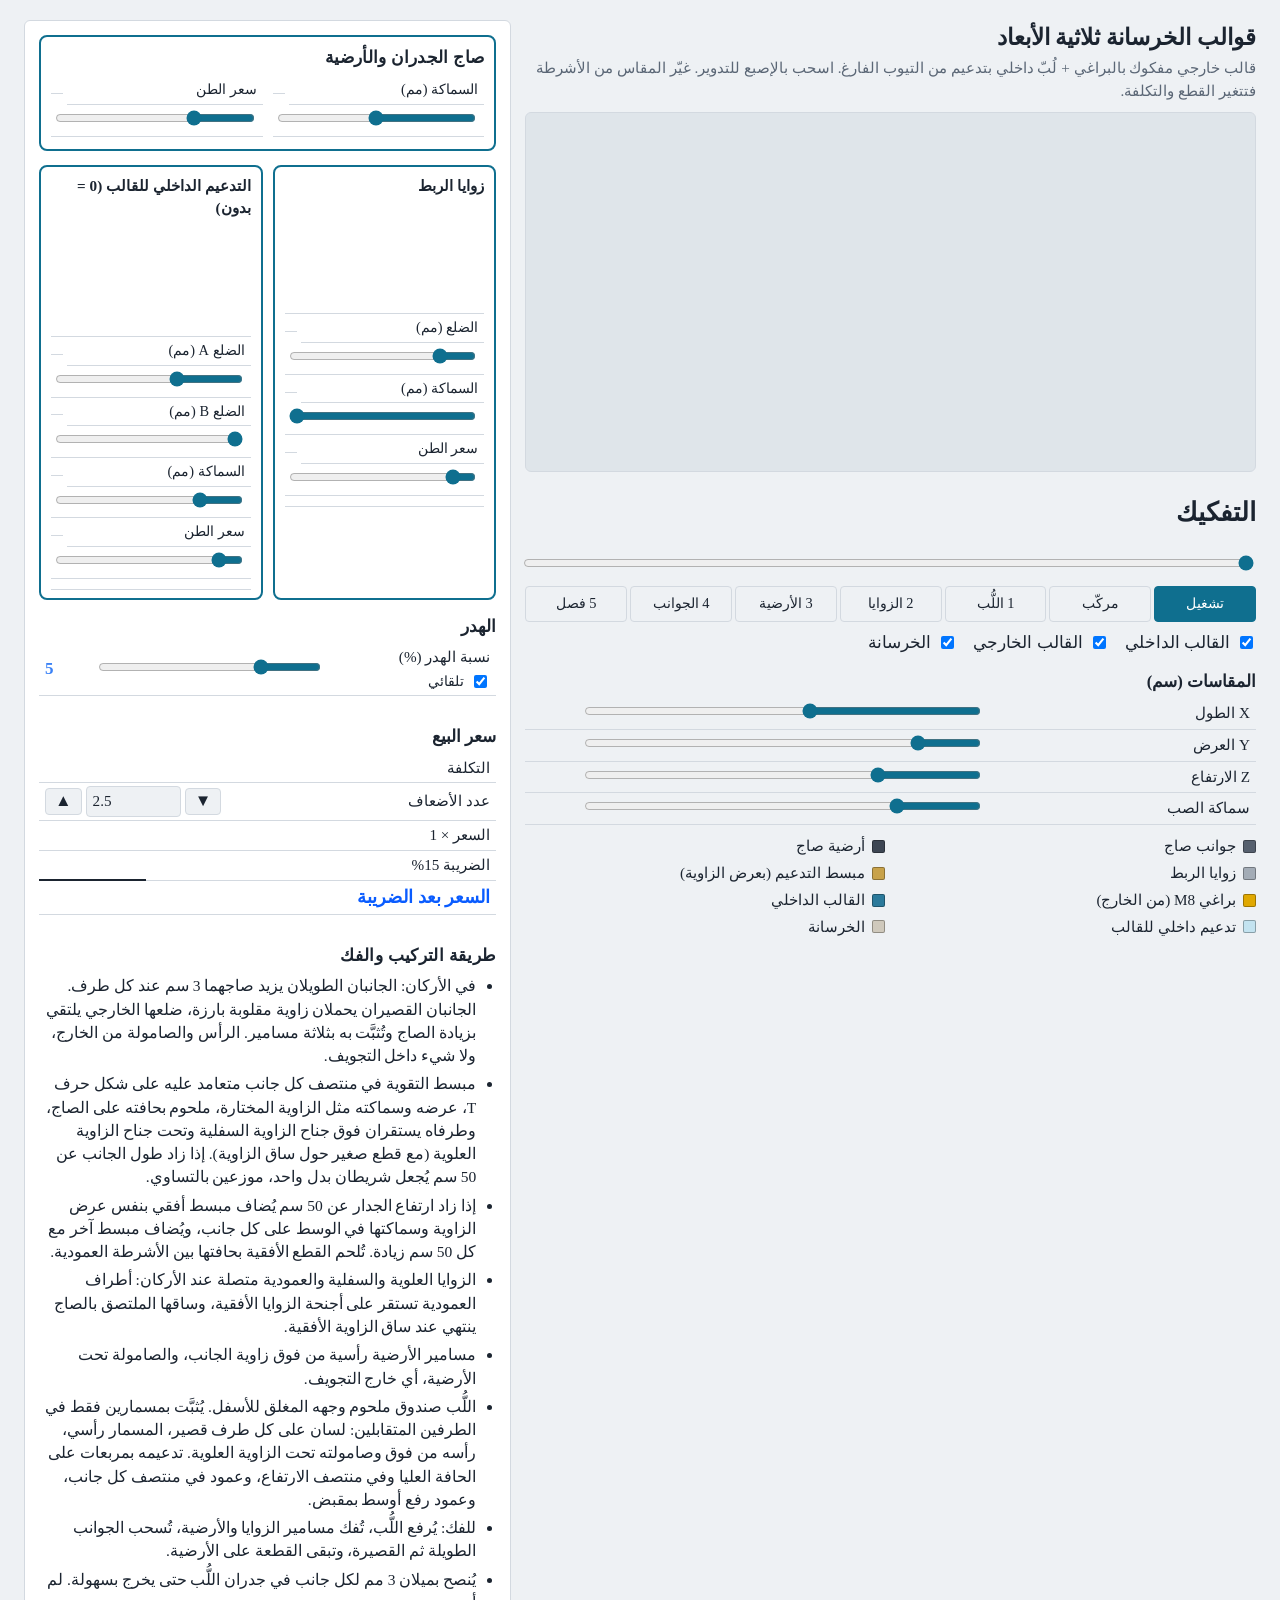
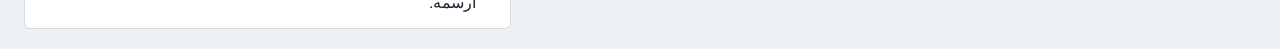
==== commit 588b2075: "Molds app: price rules (sheet 2400-4500, +250 default, max +750), bigger riyal symbol, bold amounts " ====
--- a/index.html
+++ b/index.html
@@ -59,7 +59,7 @@
       <h2>صاج الجدران والأرضية</h2>
       <div class="two in">
         <table class="ctl"><tr><th scope="row">السماكة (مم)</th><td><input type="range" id="sm" min="0" max="8" step="1" value="4"></td><td class="v"><output id="om"></output></td></tr></table>
-        <table class="ctl"><tr><th scope="row">سعر الطن</th><td><input type="range" id="pSheet" min="2000" max="6000" step="50" value="3000"></td><td class="v"><output id="oPS"></output></td></tr></table>
+        <table class="ctl"><tr><th scope="row">سعر الطن</th><td><input type="range" id="pSheet" min="2400" max="4500" step="50" value="3000"></td><td class="v"><output id="oPS"></output></td></tr></table>
       </div>
       <div class="pp" id="ppSheet"></div>
     </div>
@@ -69,7 +69,7 @@
         <tr class="draw"><td><svg id="dAng" class="drw" viewBox="0 0 90 90" role="img" aria-label="مقطع زاوية الربط"></svg></td></tr>
         <tr><th scope="row">الضلع (مم)</th><td><input type="range" id="sa" min="0" max="6" step="1" value="1"></td><td class="v"><output id="oa"></output></td></tr>
         <tr><th scope="row">السماكة (مم)</th><td><input type="range" id="sat" min="0" max="1" step="1" value="1"></td><td class="v"><output id="oat"></output></td></tr>
-        <tr><th scope="row">سعر الطن</th><td><input type="range" id="pAng" min="3200" max="6500" step="50" value="3500"></td><td class="v"><output id="oPA"></output></td></tr>
+        <tr><th scope="row">سعر الطن</th><td><input type="range" id="pAng" min="3200" max="3750" step="50" value="3250"></td><td class="v"><output id="oPA"></output></td></tr>
         <tr class="ppr"><td colspan="2" class="pp" id="ppAng"></td></tr>
     </table>
     <table class="ctl">
@@ -78,7 +78,7 @@
         <tr><th scope="row">الضلع A (مم)</th><td><input type="range" id="ta" min="0" max="12" step="1" value="4"></td><td class="v"><output id="ota"></output></td></tr>
         <tr><th scope="row">الضلع B (مم)</th><td><input type="range" id="tb" min="0" max="0" step="1" value="0"></td><td class="v"><output id="otb"></output></td></tr>
         <tr><th scope="row">السماكة (مم)</th><td><input type="range" id="tt" min="0" max="10" step="1" value="2"></td><td class="v"><output id="ott"></output></td></tr>
-        <tr><th scope="row">سعر الطن</th><td><input type="range" id="pTube" min="3200" max="6500" step="50" value="3500"></td><td class="v"><output id="oPT"></output></td></tr>
+        <tr><th scope="row">سعر الطن</th><td><input type="range" id="pTube" min="3200" max="3750" step="50" value="3250"></td><td class="v"><output id="oPT"></output></td></tr>
         <tr class="ppr"><td colspan="2" class="pp" id="ppTube"></td></tr>
     </table>
     </div>
--- a/style.css
+++ b/style.css
@@ -38,6 +38,11 @@
 label.chk{display:inline-flex;gap:6px;align-items:center;margin-inline-end:12px}
 .frame,.two:not(.in)>.ctl{border:2px solid var(--accent);border-radius:8px;padding:8px 10px;box-sizing:border-box}
 .frame h2{margin:0 0 6px}
+bdi{white-space:nowrap}
+#cost td:last-child{white-space:nowrap}
+.sar{font-size:1.4em;font-weight:700;line-height:1;vertical-align:-.08em}
+.two .pp{white-space:nowrap;font-size:.66rem}
+.pp bdi{font-weight:800;font-size:1.12em}
 .pp{font-size:.74rem;color:#e8102a;margin-top:4px;line-height:1.3}
 @media (prefers-color-scheme:dark){:root:not([data-theme="light"]) .pp{color:#ff6b7a}}
 :root[data-theme="dark"] .pp{color:#ff6b7a}
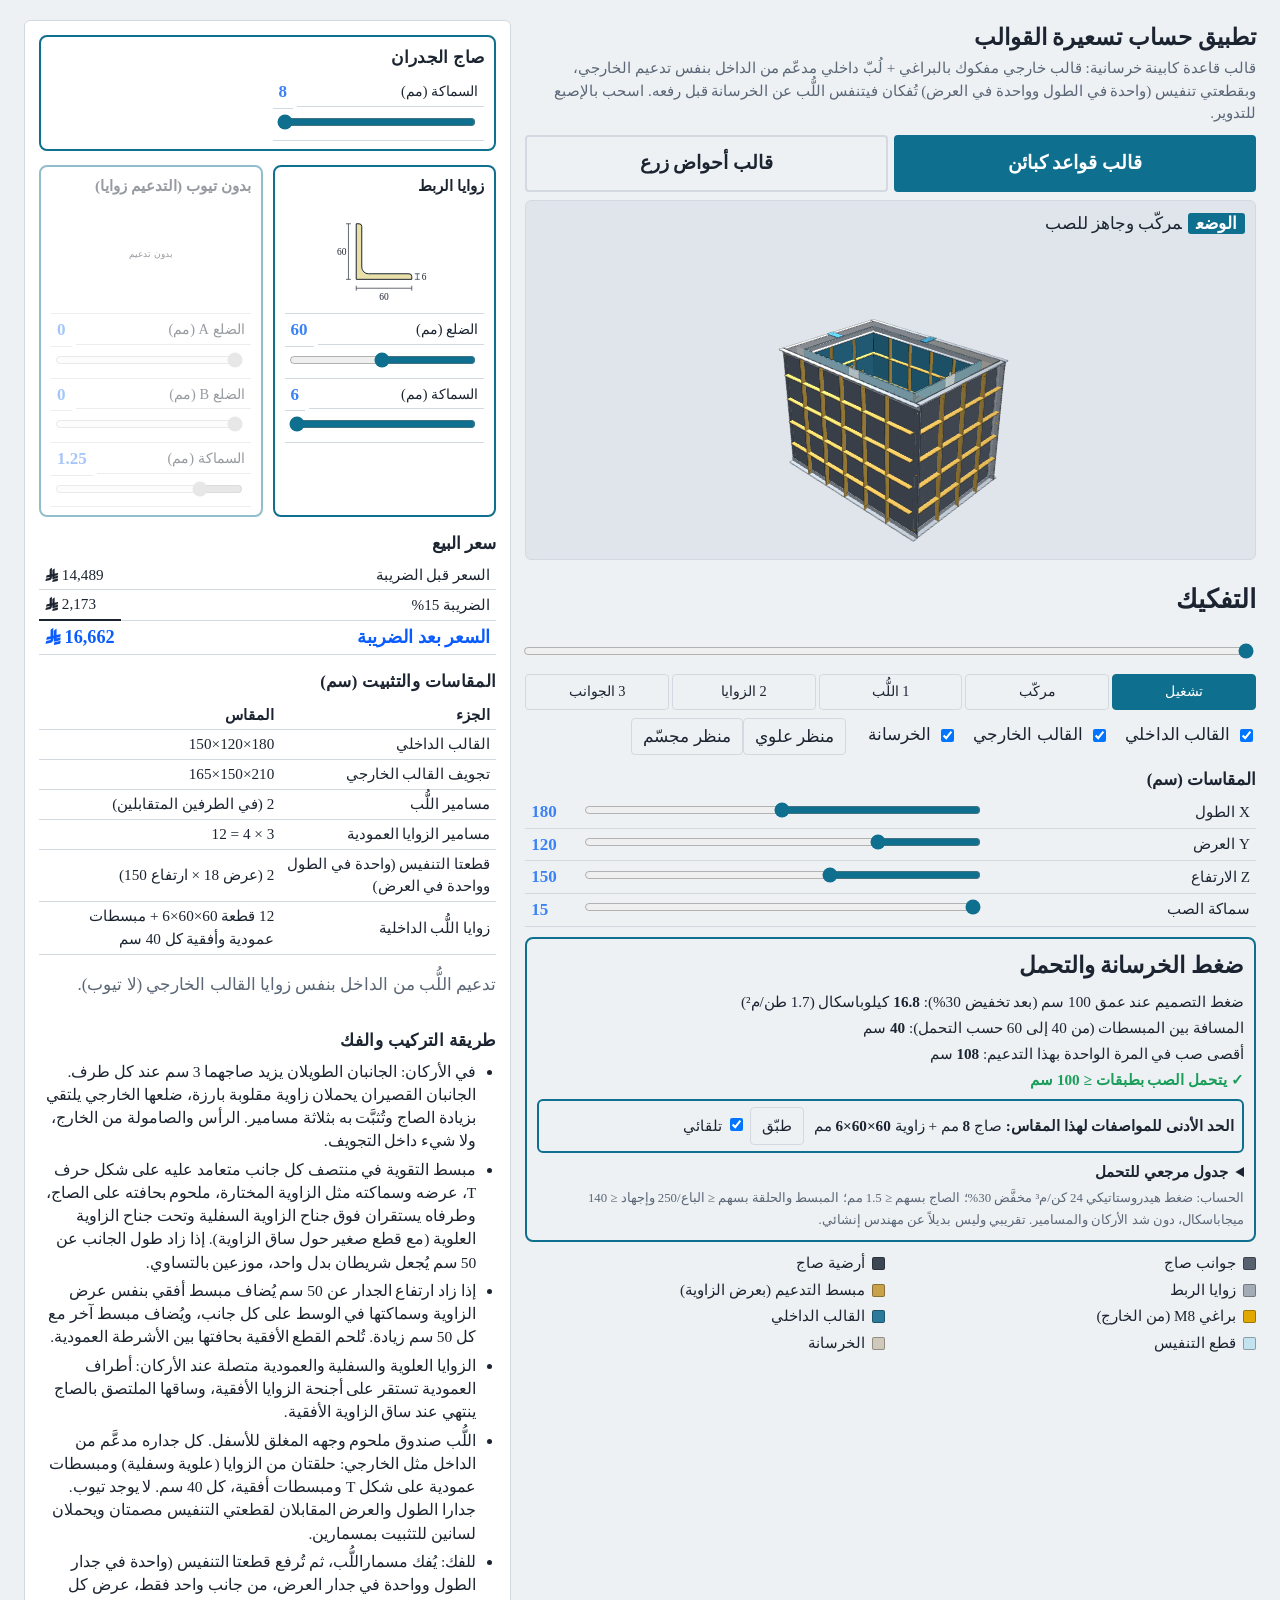
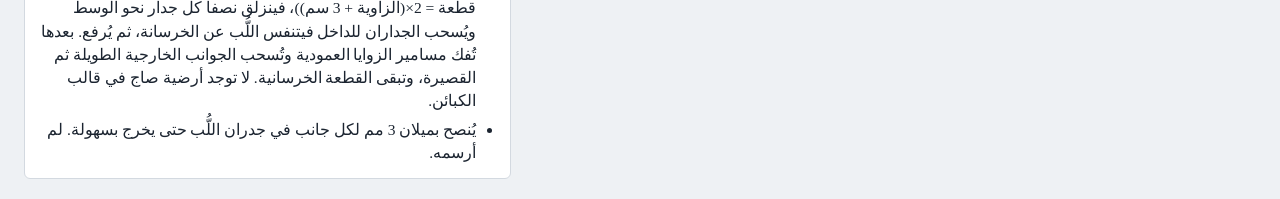
==== commit 68e5607f: "Molds pricing app: sales edition (price only, no cost), single-file, rename Co-Authored-By: Claude S" ====
--- a/index.html
+++ b/index.html
@@ -1,21 +1,115 @@
-<!doctype html>
-<html lang="ar" dir="rtl">
-<head>
-<meta charset="utf-8">
-<meta name="viewport" content="width=device-width,initial-scale=1">
-<title>قوالب الخرسانة ثلاثية الأبعاد</title>
-<meta name="theme-color" content="#0f6f8f">
-<link rel="manifest" href="manifest.webmanifest">
-<link rel="apple-touch-icon" href="icon-192.png">
-<meta name="apple-mobile-web-app-capable" content="yes">
-<link rel="stylesheet" href="style.css">
-</head>
-<body>
+<!doctype html><html lang="ar" dir="rtl"><head><meta charset="utf-8"><meta name="viewport" content="width=device-width,initial-scale=1"><link rel="manifest" href="manifest.webmanifest"><link rel="icon" href="icon-192.png"><link rel="apple-touch-icon" href="icon-192.png"></head><body><title>تطبيق حساب تسعيرة القوالب</title>
+<meta name="claude:viewport-fit-sides" content="cover">
+<style>
+@font-face{font-family:"SAR";src:url([data-uri]) format("woff2");unicode-range:U+20C0-20C1}
+/* Layout: 3D viewport on top, sliders + cost panel beside it (below on phones).
+   Palette: neutral blue-grey ground, steel greys for the outer mold, teal for the core, amber for bolts. */
+:root{
+  --bg:#eef1f4; --panel:#ffffff; --fg:#1b2430; --muted:#5b6776; --line:#d3d9e0;
+  --accent:#0f6f8f; --accent-fg:#ffffff; --view:#dfe5ea; --warn:#a45a00;
+  --font:"SAR","Times New Roman",Times,serif;
+}
+@media (prefers-color-scheme: dark){:root:not([data-theme="light"]){
+  --bg:#12171d; --panel:#1a212a; --fg:#e6ebf0; --muted:#97a3b1; --line:#2c3643;
+  --accent:#4cb4d6; --accent-fg:#0b1218; --view:#1d252f; --warn:#e0a24a; color-scheme:dark}}
+:root[data-theme="dark"]{
+  --bg:#12171d; --panel:#1a212a; --fg:#e6ebf0; --muted:#97a3b1; --line:#2c3643;
+  --accent:#4cb4d6; --accent-fg:#0b1218; --view:#1d252f; --warn:#e0a24a; color-scheme:dark}
+*{box-sizing:border-box}
+body{direction:rtl;background:var(--bg);color:var(--fg);font-family:var(--font);font-size:17px;line-height:1.5;
+  padding-block:12px;padding-left:max(16px,env(safe-area-inset-left,0px));padding-right:max(16px,env(safe-area-inset-right,0px))}
+.wrap{max-width:1280px;margin:0 auto;display:grid;gap:14px;grid-template-columns:minmax(0,1.5fr) minmax(0,1fr)}
+@media(max-width:860px){.wrap{grid-template-columns:minmax(0,1fr)}}
+h1{font-size:1.45rem;margin:0 0 2px;text-wrap:balance}
+.sub{color:var(--muted);margin:0 0 10px;font-size:.95rem}
+#view{background:var(--view);border:1px solid var(--line);border-radius:6px;height:min(40vh,380px);min-height:230px;overflow:hidden;position:sticky;top:0;z-index:5}
+#view canvas{display:block;width:100%;height:100%;touch-action:none}
+#stepLabel{position:absolute;right:10px;top:10px;left:10px;font-size:1.05rem;pointer-events:none;text-wrap:balance}
+#stepLabel b{background:var(--accent);color:var(--accent-fg);padding:1px 8px;border-radius:3px;margin-left:6px}
+.panel{background:var(--panel);border:1px solid var(--line);border-radius:6px;padding:14px;display:flex;flex-direction:column;gap:14px;min-width:0}
+.panel h2{font-size:1.05rem;margin:0 0 6px;letter-spacing:.02em}
+.row{display:flex;flex-wrap:wrap;gap:6px}
+.row.one{flex-wrap:nowrap;gap:3px}
+#modeRow button{font-size:clamp(.95rem,4.4vw,1.2rem);font-weight:900;padding:12px 4px;border-width:2px}
+.rt{border-collapse:collapse;margin:6px 0;font-size:.85rem}.rt th,.rt td{border:1px solid var(--line);padding:3px 6px;text-align:center}
+.row.one button{flex:1 1 0;min-width:0;padding:6px 1px;font-size:clamp(.6rem,2.7vw,.9rem);white-space:nowrap}
+button{font:inherit;background:var(--bg);color:var(--fg);border:1px solid var(--line);border-radius:4px;padding:5px 11px;cursor:pointer}
+button.primary{background:var(--accent);color:var(--accent-fg);border-color:var(--accent)}
+button:focus-visible,input:focus-visible{outline:2px solid var(--accent);outline-offset:2px}
+input[type=range]{width:100%;accent-color:var(--accent)}
+.sl{display:grid;grid-template-columns:auto minmax(0,1fr) 4.4em;gap:8px;align-items:center}
+.sl output{font-variant-numeric:tabular-nums;text-align:left;direction:ltr}
+.sl b{min-width:5.2em}
+label.chk{display:inline-flex;gap:6px;align-items:center;margin-inline-end:12px}
+.frame,.two:not(.in)>.ctl{border:2px solid var(--accent);border-radius:8px;padding:8px 10px;box-sizing:border-box}
+.frame h2{margin:0 0 6px}
+bdi{white-space:nowrap}
+#cost td:last-child{white-space:nowrap}
+.sar{font-size:1.4em;font-weight:700;line-height:1;vertical-align:-.08em}
+.two .pp{white-space:nowrap;font-size:.66rem}
+.pp bdi{font-weight:800;font-size:1.12em}
+.pp{font-size:.74rem;color:#e8102a;margin-top:4px;line-height:1.3}
+@media (prefers-color-scheme:dark){:root:not([data-theme="light"]) .pp{color:#ff6b7a}}
+:root[data-theme="dark"] .pp{color:#ff6b7a}
+.drw{display:block;margin:2px auto 4px;width:100%;max-width:100px;height:auto;color:var(--fg)}
+.drw text{direction:ltr;unicode-bidi:isolate;font-size:8.5px;fill:currentColor;text-anchor:middle;font-family:inherit}
+.drw .shp{stroke:currentColor;stroke-width:1}
+.two .ctl tr.draw td{grid-column:1/3;grid-row:1}
+.two{display:grid;grid-template-columns:minmax(0,1fr) minmax(0,1fr);gap:10px}
+.two .ctl,.two .ctl tbody{display:block}
+.two .ctl caption{display:block;font-size:.95rem}
+.two .ctl tr{display:grid;grid-template-columns:1fr auto;align-items:center;column-gap:4px}
+.two .ctl th{grid-column:1;grid-row:1;font-size:.9rem}
+.two .ctl td.v{grid-column:2;grid-row:1;width:auto}
+.two .ctl td:not(.v){grid-column:1/3;grid-row:2;display:block}
+.two .ctl input[type=range]{width:100%}
+.two .ctl input[type=number],.hz input[type=number]{max-width:100%;width:100%}
+.hz td input[type=range]{width:100%;min-width:60px}
+.hz th{padding:0 4px;font-size:.9rem}
+.hz{table-layout:fixed}
+.hz th:nth-child(1){width:4.4em}.hz th:nth-child(4){width:4.4em;white-space:nowrap}.hz th{padding:0 2px;font-size:.82rem}
+.hz td.v{width:2.2em}
+.hz td:last-child{width:4.2em}
+.hz td:last-child input{min-width:0;width:100%;padding:3px 2px;box-sizing:border-box}
+#cost tr.total td,#sCost{color:#e8102a;font-weight:700;font-size:1.15em}
+#sellT tr.total th,#sellT tr.total td{color:#0a5cff;font-weight:700;font-size:1.2em}
+@media (prefers-color-scheme:dark){:root:not([data-theme="light"]) #cost tr.total td,:root:not([data-theme="light"]) #sCost{color:#ff6b7a}:root:not([data-theme="light"]) #sellT tr.total th,:root:not([data-theme="light"]) #sellT tr.total td{color:#5ea2ff}}
+:root[data-theme="dark"] #cost tr.total td,:root[data-theme="dark"] #sCost{color:#ff6b7a}
+:root[data-theme="dark"] #sellT tr.total th,:root[data-theme="dark"] #sellT tr.total td{color:#5ea2ff}
+output{color:#3b82f6;font-weight:700;font-size:1.12em}
+@media (prefers-color-scheme:dark){:root:not([data-theme="light"]) output{color:#7cc8ff}}
+:root[data-theme="dark"] output{color:#7cc8ff}
+.stp{display:flex;gap:4px;align-items:center;justify-content:flex-end}
+#sellT th{white-space:nowrap}
+#sPct{display:block;font-size:.88rem;color:#e8102a}
+.stp input[type=number]{width:3.8em;max-width:none;flex:none;text-align:center;padding:5px 2px}
+.stp button{padding:4px 9px;font-size:1.05rem;line-height:1}
+.ctl{width:100%;border-collapse:collapse}
+.ctl caption{text-align:right;font-weight:700;font-size:1.05rem;padding-bottom:4px}
+.ctl th{font-weight:400;white-space:nowrap}
+.ctl td.v{width:3.6em;text-align:left;direction:ltr;font-variant-numeric:tabular-nums}
+.ctl input[type=number]{font:inherit;width:100%;max-width:9em;padding:3px 6px;border:1px solid var(--line);border-radius:4px;background:var(--bg);color:var(--fg);direction:ltr;text-align:left}
+.price{display:grid;grid-template-columns:minmax(0,1fr) 7em;gap:6px 10px;align-items:center}
+.price input{font:inherit;width:100%;padding:3px 6px;border:1px solid var(--line);border-radius:4px;background:var(--bg);color:var(--fg);direction:ltr;text-align:left}
+.legend{display:grid;grid-template-columns:repeat(2,minmax(0,1fr));gap:4px 12px;font-size:.95rem}
+.legend span{display:flex;align-items:center;gap:7px}
+.legend i{width:13px;height:13px;border-radius:2px;flex:none;border:1px solid rgba(0,0,0,.3)}
+table{border-collapse:collapse;width:100%;font-size:.95rem;font-variant-numeric:tabular-nums}
+th,td{padding:3px 6px;border-bottom:1px solid var(--line);text-align:right}
+th{font-weight:700}
+.scroll{overflow-x:auto}
+.total td{font-weight:700;font-size:1.05rem;border-top:2px solid var(--fg)}
+.warn{color:var(--warn)}
+ul.notes{margin:0;padding-inline-start:20px;display:grid;gap:5px;font-size:.97rem}
+.dim{color:var(--muted)}
+.sales .adm{display:none!important}
+</style>
 
 <div class="wrap">
   <div style="min-width:0">
-    <h1>قوالب الخرسانة ثلاثية الأبعاد</h1>
-    <p class="sub">قالب خارجي مفكوك بالبراغي + لُبّ داخلي بتدعيم من التيوب الفارغ. اسحب بالإصبع للتدوير. غيّر المقاس من الأشرطة فتتغير القطع والتكلفة.</p>
+    <h1>تطبيق حساب تسعيرة القوالب</h1>
+    <p class="sub" id="sub">قالب خارجي مفكوك بالبراغي + لُبّ داخلي بتدعيم من التيوب الفارغ. اسحب بالإصبع للتدوير. غيّر المقاس من الأشرطة فتتغير القطع والتكلفة.</p>
+    <div class="row one" id="modeRow" style="margin-bottom:8px;gap:6px"><button id="mC" class="primary">قالب قواعد كبائن</button><button id="mP">قالب أحواض زرع</button></div>
     <div id="view"><div id="stepLabel"></div></div>
     <div style="margin-top:10px">
       <h2>التفكيك</h2>
@@ -33,6 +127,7 @@
         <label class="chk"><input type="checkbox" id="tCore" checked> القالب الداخلي</label>
         <label class="chk"><input type="checkbox" id="tOuter" checked> القالب الخارجي</label>
         <label class="chk"><input type="checkbox" id="tConc" checked> الخرسانة</label>
+        <button type="button" id="vTop" style="margin-inline-start:6px">منظر علوي</button><button type="button" id="vIso">منظر مجسّم</button>
       </div>
     </div>
     <table class="ctl" style="margin-top:12px">
@@ -43,6 +138,7 @@
         <tr><th scope="row">سماكة الصب</th><td><input type="range" id="st" min="5" max="10" step="1" value="6"></td><td class="v"><output id="ot"></output></td></tr>
     </table>
 
+    <div class="frame" id="loadBox" style="margin-top:10px;font-size:.95rem;line-height:1.7"></div>
     <div class="legend" style="margin-top:10px">
       <span><i style="background:#56606e"></i>جوانب صاج</span>
       <span><i style="background:#3d4653"></i>أرضية صاج</span>
@@ -50,18 +146,18 @@
       <span><i style="background:#c8a24a"></i>مبسط التدعيم (بعرض الزاوية)</span>
       <span><i style="background:#e0a800"></i>براغي M8 (من الخارج)</span>
       <span><i style="background:#2b7a9b"></i>القالب الداخلي</span>
-      <span><i style="background:#c3e3f0"></i>تدعيم داخلي للقالب</span>
+      <span><i style="background:#c3e3f0"></i><b id="lgTube" style="font-weight:400">تدعيم داخلي للقالب</b></span>
       <span><i style="background:#cfc9bc"></i>الخرسانة</span>
     </div>
   </div>
   <div class="panel">
     <div class="frame">
-      <h2>صاج الجدران والأرضية</h2>
+      <h2 id="hSheet">صاج الجدران والأرضية</h2>
       <div class="two in">
         <table class="ctl"><tr><th scope="row">السماكة (مم)</th><td><input type="range" id="sm" min="0" max="8" step="1" value="4"></td><td class="v"><output id="om"></output></td></tr></table>
-        <table class="ctl"><tr><th scope="row">سعر الطن</th><td><input type="range" id="pSheet" min="2400" max="4500" step="50" value="3000"></td><td class="v"><output id="oPS"></output></td></tr></table>
+        <table class="ctl adm"><tr><th scope="row">سعر الطن</th><td><input type="range" id="pSheet" min="2400" max="4500" step="50" value="3000"></td><td class="v"><output id="oPS"></output></td></tr></table>
       </div>
-      <div class="pp" id="ppSheet"></div>
+      <div class="pp adm" id="ppSheet"></div>
     </div>
     <div class="two">
     <table class="ctl">
@@ -69,32 +165,44 @@
         <tr class="draw"><td><svg id="dAng" class="drw" viewBox="0 0 90 90" role="img" aria-label="مقطع زاوية الربط"></svg></td></tr>
         <tr><th scope="row">الضلع (مم)</th><td><input type="range" id="sa" min="0" max="6" step="1" value="1"></td><td class="v"><output id="oa"></output></td></tr>
         <tr><th scope="row">السماكة (مم)</th><td><input type="range" id="sat" min="0" max="1" step="1" value="1"></td><td class="v"><output id="oat"></output></td></tr>
-        <tr><th scope="row">سعر الطن</th><td><input type="range" id="pAng" min="3200" max="3750" step="50" value="3250"></td><td class="v"><output id="oPA"></output></td></tr>
-        <tr class="ppr"><td colspan="2" class="pp" id="ppAng"></td></tr>
+        <tr class="adm"><th scope="row">سعر الطن</th><td><input type="range" id="pAng" min="3200" max="3750" step="50" value="3250"></td><td class="v"><output id="oPA"></output></td></tr>
+        <tr class="ppr adm"><td colspan="2" class="pp" id="ppAng"></td></tr>
     </table>
-    <table class="ctl">
-      <caption>التدعيم الداخلي للقالب (0 = بدون)</caption>
+    <table class="ctl" id="tubeT">
+      <caption id="capTube">التدعيم الداخلي للقالب (0 = بدون)</caption>
         <tr class="draw"><td><svg id="dTube" class="drw" viewBox="0 0 90 90" role="img" aria-label="مقطع تيوب التدعيم الداخلي"></svg></td></tr>
         <tr><th scope="row">الضلع A (مم)</th><td><input type="range" id="ta" min="0" max="12" step="1" value="4"></td><td class="v"><output id="ota"></output></td></tr>
         <tr><th scope="row">الضلع B (مم)</th><td><input type="range" id="tb" min="0" max="0" step="1" value="0"></td><td class="v"><output id="otb"></output></td></tr>
         <tr><th scope="row">السماكة (مم)</th><td><input type="range" id="tt" min="0" max="10" step="1" value="2"></td><td class="v"><output id="ott"></output></td></tr>
-        <tr><th scope="row">سعر الطن</th><td><input type="range" id="pTube" min="3200" max="3750" step="50" value="3250"></td><td class="v"><output id="oPT"></output></td></tr>
-        <tr class="ppr"><td colspan="2" class="pp" id="ppTube"></td></tr>
+        <tr class="adm"><th scope="row">سعر الطن</th><td><input type="range" id="pTube" min="3200" max="3750" step="50" value="3250"></td><td class="v"><output id="oPT"></output></td></tr>
+        <tr class="ppr adm"><td colspan="2" class="pp" id="ppTube"></td></tr>
     </table>
     </div>
-    <table class="ctl">
+    <table class="ctl adm">
       <caption>الهدر</caption>
         <tr><th scope="row">نسبة الهدر (%)<label class="chk" style="display:flex;margin:2px 0 0;font-size:.9rem"><input type="checkbox" id="wAuto" checked> تلقائي</label></th><td><input type="range" id="pW" min="0" max="20" step="0.5" value="5"></td><td class="v"><output id="oW">5</output></td></tr>
     </table>
-    <div class="scroll" id="cost"></div>
+    <div class="scroll adm" id="cost"></div>
     <table class="ctl" id="sellT">
       <caption>سعر البيع</caption>
-      <tr><th scope="row">التكلفة</th><td id="sCost" class="v"></td></tr>
-      <tr><th scope="row">عدد الأضعاف <span id="sPct"></span></th><td><div class="stp"><button type="button" id="mDn" aria-label="أقل">▼</button><input id="pM" type="number" inputmode="decimal" enterkeyhint="done" step="0.25" min="2" max="6" value="2.5"><button type="button" id="mUp" aria-label="أكثر">▲</button></div></td></tr>
+      <tr class="adm"><th scope="row">طريقة التسعير</th><td><select id="pMode"><option value="m">مضاعفة</option><option value="p">نقاط لحام</option></select></td></tr>
+      <tr class="adm"><th scope="row">التكلفة</th><td id="sCost" class="v"></td></tr>
+      <tr class="adm pr"><th scope="row">المواد (مع نسبة الهدر)</th><td id="sMat" class="v"></td></tr>
+      <tr class="adm pr"><th scope="row" id="sPtsL">نقاط اللحام</th><td id="sPts" class="v"></td></tr>
+      <tr class="adm pr"><th scope="row">سعر النقطة (عدّله أو اتركه فارغًا للتلقائي)</th><td><input id="rMan" type="number" inputmode="decimal" enterkeyhint="done" step="0.05" min="0" placeholder="تلقائي" style="width:90px"></td></tr>
+      <tr class="adm"><th scope="row">عدد الأضعاف <span id="sPct"></span><label class="chk" style="display:flex;margin:2px 0 0;font-size:.85rem"><input type="checkbox" id="mAutoC" checked> تلقائي (حسب التكلفة)</label></th><td><div class="stp"><button type="button" id="mDn" aria-label="أقل">▼</button><input id="pM" type="number" inputmode="decimal" enterkeyhint="done" step="0.25" min="2" max="6" value="2.5"><button type="button" id="mUp" aria-label="أكثر">▲</button></div></td></tr>
       <tr><th scope="row" id="sLbl">السعر × 1</th><td class="v" id="sPre"></td></tr>
       <tr><th scope="row">الضريبة 15%</th><td class="v" id="sVat"></td></tr>
       <tr class="total"><th scope="row">السعر بعد الضريبة</th><td class="v" id="sPost"></td></tr>
     </table>
+    <details class="adm" id="ptsCfg"><summary style="cursor:pointer;font-weight:700">إعدادات سعر نقطة اللحام (ريال/نقطة)</summary>
+      <label class="chk" style="display:flex;margin:6px 0"><input type="checkbox" id="rAuto" checked> تلقائي: سعر النقطة يُحسب ليطابق سعر المضاعفة (2 – 3 حسب التكلفة) لكل المقاسات</label>
+      <table class="rt"><tr><th>عدد النقاط حتى</th><th>سعر النقطة</th></tr>
+      <tr><td><input type="number" id="t1" value="1000" step="100" style="width:80px"></td><td><input type="number" id="r1" value="2.75" step="0.01" style="width:70px"></td></tr>
+      <tr><td><input type="number" id="t2" value="2000" step="100" style="width:80px"></td><td><input type="number" id="r2" value="2.64" step="0.01" style="width:70px"></td></tr>
+      <tr><td><input type="number" id="t3" value="6000" step="100" style="width:80px"></td><td><input type="number" id="r3" value="2.46" step="0.01" style="width:70px"></td></tr>
+      <tr><td>أكثر من ذلك</td><td><input type="number" id="r4" value="2.30" step="0.01" style="width:70px"></td></tr></table>
+      <div class="dim" style="font-size:.8rem">السعر قبل الضريبة = المواد (مع نسبة الهدر المضبوطة، وتبدأ 0 في هذا الوضع) + عدد النقاط × سعر النقطة.</div></details>
     <div class="scroll" id="info"></div>
     <div>
       <h2>طريقة التركيب والفك</h2>
@@ -103,18 +211,1658 @@
         <li>مبسط التقوية في منتصف كل جانب متعامد عليه على شكل حرف T، عرضه وسماكته مثل الزاوية المختارة، ملحوم بحافته على الصاج، وطرفاه يستقران فوق جناح الزاوية السفلية وتحت جناح الزاوية العلوية (مع قطع صغير حول ساق الزاوية). إذا زاد طول الجانب عن 50 سم يُجعل شريطان بدل واحد، موزعين بالتساوي.</li>
         <li>إذا زاد ارتفاع الجدار عن 50 سم يُضاف مبسط أفقي بنفس عرض الزاوية وسماكتها في الوسط على كل جانب، ويُضاف مبسط آخر مع كل 50 سم زيادة. تُلحم القطع الأفقية بحافتها بين الأشرطة العمودية.</li>
         <li>الزوايا العلوية والسفلية والعمودية متصلة عند الأركان: أطراف العمودية تستقر على أجنحة الزوايا الأفقية، وساقها الملتصق بالصاج ينتهي عند ساق الزاوية الأفقية.</li>
-        <li>مسامير الأرضية رأسية من فوق زاوية الجانب، والصامولة تحت الأرضية، أي خارج التجويف.</li>
-        <li>اللُّب صندوق ملحوم وجهه المغلق للأسفل. يُثبَّت بمسمارين فقط في الطرفين المتقابلين: لسان على كل طرف قصير، المسمار رأسي، رأسه من فوق وصامولته تحت الزاوية العلوية. تدعيمه بمربعات على الحافة العليا وفي منتصف الارتفاع، وعمود في منتصف كل جانب، وعمود رفع أوسط بمقبض.</li>
-        <li>للفك: يُرفع اللُّب، تُفك مسامير الزوايا والأرضية، تُسحب الجوانب الطويلة ثم القصيرة، وتبقى القطعة على الأرضية.</li>
+        <li id="nFloor">مسامير الأرضية رأسية من فوق زاوية الجانب، والصامولة تحت الأرضية، أي خارج التجويف.</li>
+        <li id="nCore">اللُّب صندوق ملحوم وجهه المغلق للأسفل. يُثبَّت بمسمارين فقط في الطرفين المتقابلين: لسان على كل طرف قصير، المسمار رأسي، رأسه من فوق وصامولته تحت الزاوية العلوية. تدعيمه بمربعات على الحافة العليا وفي منتصف الارتفاع، وعمود في منتصف كل جانب، وعمود رفع أوسط بمقبض.</li>
+        <li id="nUnlock">للفك: يُرفع اللُّب، تُفك مسامير الزوايا والأرضية، تُسحب الجوانب الطويلة ثم القصيرة، وتبقى القطعة على الأرضية.</li>
         <li>يُنصح بميلان 3 مم لكل جانب في جدران اللُّب حتى يخرج بسهولة. لم أرسمه.</li>
       </ul>
     </div>
   </div>
 </div>
 
-<script src="three.min.js"></script>
-<script src="OrbitControls.js"></script>
-<script src="app.js"></script>
-<script>if("serviceWorker" in navigator)navigator.serviceWorker.register("sw.js").catch(function(){});</script>
-</body>
-</html>
+<script>/**
+ * @license
+ * Copyright 2010-2021 Three.js Authors
+ * SPDX-License-Identifier: MIT
+ */
+!function(t,e){"object"==typeof exports&&"undefined"!=typeof module?e(exports):"function"==typeof define&&define.amd?define(["exports"],e):e((t="undefined"!=typeof globalThis?globalThis:t||self).THREE={})}(this,(function(t){"use strict";const e="128",n=100,i=300,r=301,s=302,a=303,o=304,l=306,c=307,h=1e3,u=1001,d=1002,p=1003,m=1004,f=1005,g=1006,v=1007,y=1008,x=1009,_=1012,w=1014,b=1015,M=1016,S=1020,T=1022,E=1023,A=1026,L=1027,R=33776,C=33777,P=33778,D=33779,I=35840,N=35841,B=35842,z=35843,F=37492,O=37496,H=2300,G=2301,U=2302,k=2400,V=2401,W=2402,j=2500,q=2501,X=3e3,Y=3001,Z=3007,J=3002,Q=3004,K=3005,$=3006,tt=7680,et=35044,nt=35048,it="300 es";class rt{addEventListener(t,e){void 0===this._listeners&&(this._listeners={});const n=this._listeners;void 0===n[t]&&(n[t]=[]),-1===n[t].indexOf(e)&&n[t].push(e)}hasEventListener(t,e){if(void 0===this._listeners)return!1;const n=this._listeners;return void 0!==n[t]&&-1!==n[t].indexOf(e)}removeEventListener(t,e){if(void 0===this._listeners)return;const n=this._listeners[t];if(void 0!==n){const t=n.indexOf(e);-1!==t&&n.splice(t,1)}}dispatchEvent(t){if(void 0===this._listeners)return;const e=this._listeners[t.type];if(void 0!==e){t.target=this;const n=e.slice(0);for(let e=0,i=n.length;e<i;e++)n[e].call(this,t);t.target=null}}}const st=[];for(let t=0;t<256;t++)st[t]=(t<16?"0":"")+t.toString(16);let at=1234567;const ot=Math.PI/180,lt=180/Math.PI;function ct(){const t=4294967295*Math.random()|0,e=4294967295*Math.random()|0,n=4294967295*Math.random()|0,i=4294967295*Math.random()|0;return(st[255&t]+st[t>>8&255]+st[t>>16&255]+st[t>>24&255]+"-"+st[255&e]+st[e>>8&255]+"-"+st[e>>16&15|64]+st[e>>24&255]+"-"+st[63&n|128]+st[n>>8&255]+"-"+st[n>>16&255]+st[n>>24&255]+st[255&i]+st[i>>8&255]+st[i>>16&255]+st[i>>24&255]).toUpperCase()}function ht(t,e,n){return Math.max(e,Math.min(n,t))}function ut(t,e){return(t%e+e)%e}function dt(t,e,n){return(1-n)*t+n*e}function pt(t){return 0==(t&t-1)&&0!==t}function mt(t){return Math.pow(2,Math.ceil(Math.log(t)/Math.LN2))}function ft(t){return Math.pow(2,Math.floor(Math.log(t)/Math.LN2))}var gt=Object.freeze({__proto__:null,DEG2RAD:ot,RAD2DEG:lt,generateUUID:ct,clamp:ht,euclideanModulo:ut,mapLinear:function(t,e,n,i,r){return i+(t-e)*(r-i)/(n-e)},inverseLerp:function(t,e,n){return t!==e?(n-t)/(e-t):0},lerp:dt,damp:function(t,e,n,i){return dt(t,e,1-Math.exp(-n*i))},pingpong:function(t,e=1){return e-Math.abs(ut(t,2*e)-e)},smoothstep:function(t,e,n){return t<=e?0:t>=n?1:(t=(t-e)/(n-e))*t*(3-2*t)},smootherstep:function(t,e,n){return t<=e?0:t>=n?1:(t=(t-e)/(n-e))*t*t*(t*(6*t-15)+10)},randInt:function(t,e){return t+Math.floor(Math.random()*(e-t+1))},randFloat:function(t,e){return t+Math.random()*(e-t)},randFloatSpread:function(t){return t*(.5-Math.random())},seededRandom:function(t){return void 0!==t&&(at=t%2147483647),at=16807*at%2147483647,(at-1)/2147483646},degToRad:function(t){return t*ot},radToDeg:function(t){return t*lt},isPowerOfTwo:pt,ceilPowerOfTwo:mt,floorPowerOfTwo:ft,setQuaternionFromProperEuler:function(t,e,n,i,r){const s=Math.cos,a=Math.sin,o=s(n/2),l=a(n/2),c=s((e+i)/2),h=a((e+i)/2),u=s((e-i)/2),d=a((e-i)/2),p=s((i-e)/2),m=a((i-e)/2);switch(r){case"XYX":t.set(o*h,l*u,l*d,o*c);break;case"YZY":t.set(l*d,o*h,l*u,o*c);break;case"ZXZ":t.set(l*u,l*d,o*h,o*c);break;case"XZX":t.set(o*h,l*m,l*p,o*c);break;case"YXY":t.set(l*p,o*h,l*m,o*c);break;case"ZYZ":t.set(l*m,l*p,o*h,o*c);break;default:console.warn("THREE.MathUtils: .setQuaternionFromProperEuler() encountered an unknown order: "+r)}}});class vt{constructor(t=0,e=0){this.x=t,this.y=e}get width(){return this.x}set width(t){this.x=t}get height(){return this.y}set height(t){this.y=t}set(t,e){return this.x=t,this.y=e,this}setScalar(t){return this.x=t,this.y=t,this}setX(t){return this.x=t,this}setY(t){return this.y=t,this}setComponent(t,e){switch(t){case 0:this.x=e;break;case 1:this.y=e;break;default:throw new Error("index is out of range: "+t)}return this}getComponent(t){switch(t){case 0:return this.x;case 1:return this.y;default:throw new Error("index is out of range: "+t)}}clone(){return new this.constructor(this.x,this.y)}copy(t){return this.x=t.x,this.y=t.y,this}add(t,e){return void 0!==e?(console.warn("THREE.Vector2: .add() now only accepts one argument. Use .addVectors( a, b ) instead."),this.addVectors(t,e)):(this.x+=t.x,this.y+=t.y,this)}addScalar(t){return this.x+=t,this.y+=t,this}addVectors(t,e){return this.x=t.x+e.x,this.y=t.y+e.y,this}addScaledVector(t,e){return this.x+=t.x*e,this.y+=t.y*e,this}sub(t,e){return void 0!==e?(console.warn("THREE.Vector2: .sub() now only accepts one argument. Use .subVectors( a, b ) instead."),this.subVectors(t,e)):(this.x-=t.x,this.y-=t.y,this)}subScalar(t){return this.x-=t,this.y-=t,this}subVectors(t,e){return this.x=t.x-e.x,this.y=t.y-e.y,this}multiply(t){return this.x*=t.x,this.y*=t.y,this}multiplyScalar(t){return this.x*=t,this.y*=t,this}divide(t){return this.x/=t.x,this.y/=t.y,this}divideScalar(t){return this.multiplyScalar(1/t)}applyMatrix3(t){const e=this.x,n=this.y,i=t.elements;return this.x=i[0]*e+i[3]*n+i[6],this.y=i[1]*e+i[4]*n+i[7],this}min(t){return this.x=Math.min(this.x,t.x),this.y=Math.min(this.y,t.y),this}max(t){return this.x=Math.max(this.x,t.x),this.y=Math.max(this.y,t.y),this}clamp(t,e){return this.x=Math.max(t.x,Math.min(e.x,this.x)),this.y=Math.max(t.y,Math.min(e.y,this.y)),this}clampScalar(t,e){return this.x=Math.max(t,Math.min(e,this.x)),this.y=Math.max(t,Math.min(e,this.y)),this}clampLength(t,e){const n=this.length();return this.divideScalar(n||1).multiplyScalar(Math.max(t,Math.min(e,n)))}floor(){return this.x=Math.floor(this.x),this.y=Math.floor(this.y),this}ceil(){return this.x=Math.ceil(this.x),this.y=Math.ceil(this.y),this}round(){return this.x=Math.round(this.x),this.y=Math.round(this.y),this}roundToZero(){return this.x=this.x<0?Math.ceil(this.x):Math.floor(this.x),this.y=this.y<0?Math.ceil(this.y):Math.floor(this.y),this}negate(){return this.x=-this.x,this.y=-this.y,this}dot(t){return this.x*t.x+this.y*t.y}cross(t){return this.x*t.y-this.y*t.x}lengthSq(){return this.x*this.x+this.y*this.y}length(){return Math.sqrt(this.x*this.x+this.y*this.y)}manhattanLength(){return Math.abs(this.x)+Math.abs(this.y)}normalize(){return this.divideScalar(this.length()||1)}angle(){return Math.atan2(-this.y,-this.x)+Math.PI}distanceTo(t){return Math.sqrt(this.distanceToSquared(t))}distanceToSquared(t){const e=this.x-t.x,n=this.y-t.y;return e*e+n*n}manhattanDistanceTo(t){return Math.abs(this.x-t.x)+Math.abs(this.y-t.y)}setLength(t){return this.normalize().multiplyScalar(t)}lerp(t,e){return this.x+=(t.x-this.x)*e,this.y+=(t.y-this.y)*e,this}lerpVectors(t,e,n){return this.x=t.x+(e.x-t.x)*n,this.y=t.y+(e.y-t.y)*n,this}equals(t){return t.x===this.x&&t.y===this.y}fromArray(t,e=0){return this.x=t[e],this.y=t[e+1],this}toArray(t=[],e=0){return t[e]=this.x,t[e+1]=this.y,t}fromBufferAttribute(t,e,n){return void 0!==n&&console.warn("THREE.Vector2: offset has been removed from .fromBufferAttribute()."),this.x=t.getX(e),this.y=t.getY(e),this}rotateAround(t,e){const n=Math.cos(e),i=Math.sin(e),r=this.x-t.x,s=this.y-t.y;return this.x=r*n-s*i+t.x,this.y=r*i+s*n+t.y,this}random(){return this.x=Math.random(),this.y=Math.random(),this}}vt.prototype.isVector2=!0;class yt{constructor(){this.elements=[1,0,0,0,1,0,0,0,1],arguments.length>0&&console.error("THREE.Matrix3: the constructor no longer reads arguments. use .set() instead.")}set(t,e,n,i,r,s,a,o,l){const c=this.elements;return c[0]=t,c[1]=i,c[2]=a,c[3]=e,c[4]=r,c[5]=o,c[6]=n,c[7]=s,c[8]=l,this}identity(){return this.set(1,0,0,0,1,0,0,0,1),this}copy(t){const e=this.elements,n=t.elements;return e[0]=n[0],e[1]=n[1],e[2]=n[2],e[3]=n[3],e[4]=n[4],e[5]=n[5],e[6]=n[6],e[7]=n[7],e[8]=n[8],this}extractBasis(t,e,n){return t.setFromMatrix3Column(this,0),e.setFromMatrix3Column(this,1),n.setFromMatrix3Column(this,2),this}setFromMatrix4(t){const e=t.elements;return this.set(e[0],e[4],e[8],e[1],e[5],e[9],e[2],e[6],e[10]),this}multiply(t){return this.multiplyMatrices(this,t)}premultiply(t){return this.multiplyMatrices(t,this)}multiplyMatrices(t,e){const n=t.elements,i=e.elements,r=this.elements,s=n[0],a=n[3],o=n[6],l=n[1],c=n[4],h=n[7],u=n[2],d=n[5],p=n[8],m=i[0],f=i[3],g=i[6],v=i[1],y=i[4],x=i[7],_=i[2],w=i[5],b=i[8];return r[0]=s*m+a*v+o*_,r[3]=s*f+a*y+o*w,r[6]=s*g+a*x+o*b,r[1]=l*m+c*v+h*_,r[4]=l*f+c*y+h*w,r[7]=l*g+c*x+h*b,r[2]=u*m+d*v+p*_,r[5]=u*f+d*y+p*w,r[8]=u*g+d*x+p*b,this}multiplyScalar(t){const e=this.elements;return e[0]*=t,e[3]*=t,e[6]*=t,e[1]*=t,e[4]*=t,e[7]*=t,e[2]*=t,e[5]*=t,e[8]*=t,this}determinant(){const t=this.elements,e=t[0],n=t[1],i=t[2],r=t[3],s=t[4],a=t[5],o=t[6],l=t[7],c=t[8];return e*s*c-e*a*l-n*r*c+n*a*o+i*r*l-i*s*o}invert(){const t=this.elements,e=t[0],n=t[1],i=t[2],r=t[3],s=t[4],a=t[5],o=t[6],l=t[7],c=t[8],h=c*s-a*l,u=a*o-c*r,d=l*r-s*o,p=e*h+n*u+i*d;if(0===p)return this.set(0,0,0,0,0,0,0,0,0);const m=1/p;return t[0]=h*m,t[1]=(i*l-c*n)*m,t[2]=(a*n-i*s)*m,t[3]=u*m,t[4]=(c*e-i*o)*m,t[5]=(i*r-a*e)*m,t[6]=d*m,t[7]=(n*o-l*e)*m,t[8]=(s*e-n*r)*m,this}transpose(){let t;const e=this.elements;return t=e[1],e[1]=e[3],e[3]=t,t=e[2],e[2]=e[6],e[6]=t,t=e[5],e[5]=e[7],e[7]=t,this}getNormalMatrix(t){return this.setFromMatrix4(t).invert().transpose()}transposeIntoArray(t){const e=this.elements;return t[0]=e[0],t[1]=e[3],t[2]=e[6],t[3]=e[1],t[4]=e[4],t[5]=e[7],t[6]=e[2],t[7]=e[5],t[8]=e[8],this}setUvTransform(t,e,n,i,r,s,a){const o=Math.cos(r),l=Math.sin(r);return this.set(n*o,n*l,-n*(o*s+l*a)+s+t,-i*l,i*o,-i*(-l*s+o*a)+a+e,0,0,1),this}scale(t,e){const n=this.elements;return n[0]*=t,n[3]*=t,n[6]*=t,n[1]*=e,n[4]*=e,n[7]*=e,this}rotate(t){const e=Math.cos(t),n=Math.sin(t),i=this.elements,r=i[0],s=i[3],a=i[6],o=i[1],l=i[4],c=i[7];return i[0]=e*r+n*o,i[3]=e*s+n*l,i[6]=e*a+n*c,i[1]=-n*r+e*o,i[4]=-n*s+e*l,i[7]=-n*a+e*c,this}translate(t,e){const n=this.elements;return n[0]+=t*n[2],n[3]+=t*n[5],n[6]+=t*n[8],n[1]+=e*n[2],n[4]+=e*n[5],n[7]+=e*n[8],this}equals(t){const e=this.elements,n=t.elements;for(let t=0;t<9;t++)if(e[t]!==n[t])return!1;return!0}fromArray(t,e=0){for(let n=0;n<9;n++)this.elements[n]=t[n+e];return this}toArray(t=[],e=0){const n=this.elements;return t[e]=n[0],t[e+1]=n[1],t[e+2]=n[2],t[e+3]=n[3],t[e+4]=n[4],t[e+5]=n[5],t[e+6]=n[6],t[e+7]=n[7],t[e+8]=n[8],t}clone(){return(new this.constructor).fromArray(this.elements)}}let xt;yt.prototype.isMatrix3=!0;class _t{static getDataURL(t){if(/^data:/i.test(t.src))return t.src;if("undefined"==typeof HTMLCanvasElement)return t.src;let e;if(t instanceof HTMLCanvasElement)e=t;else{void 0===xt&&(xt=document.createElementNS("http://www.w3.org/1999/xhtml","canvas")),xt.width=t.width,xt.height=t.height;const n=xt.getContext("2d");t instanceof ImageData?n.putImageData(t,0,0):n.drawImage(t,0,0,t.width,t.height),e=xt}return e.width>2048||e.height>2048?(console.warn("THREE.ImageUtils.getDataURL: Image converted to jpg for performance reasons",t),e.toDataURL("image/jpeg",.6)):e.toDataURL("image/png")}}let wt=0;class bt extends rt{constructor(t=bt.DEFAULT_IMAGE,e=bt.DEFAULT_MAPPING,n=1001,i=1001,r=1006,s=1008,a=1023,o=1009,l=1,c=3e3){super(),Object.defineProperty(this,"id",{value:wt++}),this.uuid=ct(),this.name="",this.image=t,this.mipmaps=[],this.mapping=e,this.wrapS=n,this.wrapT=i,this.magFilter=r,this.minFilter=s,this.anisotropy=l,this.format=a,this.internalFormat=null,this.type=o,this.offset=new vt(0,0),this.repeat=new vt(1,1),this.center=new vt(0,0),this.rotation=0,this.matrixAutoUpdate=!0,this.matrix=new yt,this.generateMipmaps=!0,this.premultiplyAlpha=!1,this.flipY=!0,this.unpackAlignment=4,this.encoding=c,this.version=0,this.onUpdate=null}updateMatrix(){this.matrix.setUvTransform(this.offset.x,this.offset.y,this.repeat.x,this.repeat.y,this.rotation,this.center.x,this.center.y)}clone(){return(new this.constructor).copy(this)}copy(t){return this.name=t.name,this.image=t.image,this.mipmaps=t.mipmaps.slice(0),this.mapping=t.mapping,this.wrapS=t.wrapS,this.wrapT=t.wrapT,this.magFilter=t.magFilter,this.minFilter=t.minFilter,this.anisotropy=t.anisotropy,this.format=t.format,this.internalFormat=t.internalFormat,this.type=t.type,this.offset.copy(t.offset),this.repeat.copy(t.repeat),this.center.copy(t.center),this.rotation=t.rotation,this.matrixAutoUpdate=t.matrixAutoUpdate,this.matrix.copy(t.matrix),this.generateMipmaps=t.generateMipmaps,this.premultiplyAlpha=t.premultiplyAlpha,this.flipY=t.flipY,this.unpackAlignment=t.unpackAlignment,this.encoding=t.encoding,this}toJSON(t){const e=void 0===t||"string"==typeof t;if(!e&&void 0!==t.textures[this.uuid])return t.textures[this.uuid];const n={metadata:{version:4.5,type:"Texture",generator:"Texture.toJSON"},uuid:this.uuid,name:this.name,mapping:this.mapping,repeat:[this.repeat.x,this.repeat.y],offset:[this.offset.x,this.offset.y],center:[this.center.x,this.center.y],rotation:this.rotation,wrap:[this.wrapS,this.wrapT],format:this.format,type:this.type,encoding:this.encoding,minFilter:this.minFilter,magFilter:this.magFilter,anisotropy:this.anisotropy,flipY:this.flipY,premultiplyAlpha:this.premultiplyAlpha,unpackAlignment:this.unpackAlignment};if(void 0!==this.image){const i=this.image;if(void 0===i.uuid&&(i.uuid=ct()),!e&&void 0===t.images[i.uuid]){let e;if(Array.isArray(i)){e=[];for(let t=0,n=i.length;t<n;t++)i[t].isDataTexture?e.push(Mt(i[t].image)):e.push(Mt(i[t]))}else e=Mt(i);t.images[i.uuid]={uuid:i.uuid,url:e}}n.image=i.uuid}return e||(t.textures[this.uuid]=n),n}dispose(){this.dispatchEvent({type:"dispose"})}transformUv(t){if(this.mapping!==i)return t;if(t.applyMatrix3(this.matrix),t.x<0||t.x>1)switch(this.wrapS){case h:t.x=t.x-Math.floor(t.x);break;case u:t.x=t.x<0?0:1;break;case d:1===Math.abs(Math.floor(t.x)%2)?t.x=Math.ceil(t.x)-t.x:t.x=t.x-Math.floor(t.x)}if(t.y<0||t.y>1)switch(this.wrapT){case h:t.y=t.y-Math.floor(t.y);break;case u:t.y=t.y<0?0:1;break;case d:1===Math.abs(Math.floor(t.y)%2)?t.y=Math.ceil(t.y)-t.y:t.y=t.y-Math.floor(t.y)}return this.flipY&&(t.y=1-t.y),t}set needsUpdate(t){!0===t&&this.version++}}function Mt(t){return"undefined"!=typeof HTMLImageElement&&t instanceof HTMLImageElement||"undefined"!=typeof HTMLCanvasElement&&t instanceof HTMLCanvasElement||"undefined"!=typeof ImageBitmap&&t instanceof ImageBitmap?_t.getDataURL(t):t.data?{data:Array.prototype.slice.call(t.data),width:t.width,height:t.height,type:t.data.constructor.name}:(console.warn("THREE.Texture: Unable to serialize Texture."),{})}bt.DEFAULT_IMAGE=void 0,bt.DEFAULT_MAPPING=i,bt.prototype.isTexture=!0;class St{constructor(t=0,e=0,n=0,i=1){this.x=t,this.y=e,this.z=n,this.w=i}get width(){return this.z}set width(t){this.z=t}get height(){return this.w}set height(t){this.w=t}set(t,e,n,i){return this.x=t,this.y=e,this.z=n,this.w=i,this}setScalar(t){return this.x=t,this.y=t,this.z=t,this.w=t,this}setX(t){return this.x=t,this}setY(t){return this.y=t,this}setZ(t){return this.z=t,this}setW(t){return this.w=t,this}setComponent(t,e){switch(t){case 0:this.x=e;break;case 1:this.y=e;break;case 2:this.z=e;break;case 3:this.w=e;break;default:throw new Error("index is out of range: "+t)}return this}getComponent(t){switch(t){case 0:return this.x;case 1:return this.y;case 2:return this.z;case 3:return this.w;default:throw new Error("index is out of range: "+t)}}clone(){return new this.constructor(this.x,this.y,this.z,this.w)}copy(t){return this.x=t.x,this.y=t.y,this.z=t.z,this.w=void 0!==t.w?t.w:1,this}add(t,e){return void 0!==e?(console.warn("THREE.Vector4: .add() now only accepts one argument. Use .addVectors( a, b ) instead."),this.addVectors(t,e)):(this.x+=t.x,this.y+=t.y,this.z+=t.z,this.w+=t.w,this)}addScalar(t){return this.x+=t,this.y+=t,this.z+=t,this.w+=t,this}addVectors(t,e){return this.x=t.x+e.x,this.y=t.y+e.y,this.z=t.z+e.z,this.w=t.w+e.w,this}addScaledVector(t,e){return this.x+=t.x*e,this.y+=t.y*e,this.z+=t.z*e,this.w+=t.w*e,this}sub(t,e){return void 0!==e?(console.warn("THREE.Vector4: .sub() now only accepts one argument. Use .subVectors( a, b ) instead."),this.subVectors(t,e)):(this.x-=t.x,this.y-=t.y,this.z-=t.z,this.w-=t.w,this)}subScalar(t){return this.x-=t,this.y-=t,this.z-=t,this.w-=t,this}subVectors(t,e){return this.x=t.x-e.x,this.y=t.y-e.y,this.z=t.z-e.z,this.w=t.w-e.w,this}multiply(t){return this.x*=t.x,this.y*=t.y,this.z*=t.z,this.w*=t.w,this}multiplyScalar(t){return this.x*=t,this.y*=t,this.z*=t,this.w*=t,this}applyMatrix4(t){const e=this.x,n=this.y,i=this.z,r=this.w,s=t.elements;return this.x=s[0]*e+s[4]*n+s[8]*i+s[12]*r,this.y=s[1]*e+s[5]*n+s[9]*i+s[13]*r,this.z=s[2]*e+s[6]*n+s[10]*i+s[14]*r,this.w=s[3]*e+s[7]*n+s[11]*i+s[15]*r,this}divideScalar(t){return this.multiplyScalar(1/t)}setAxisAngleFromQuaternion(t){this.w=2*Math.acos(t.w);const e=Math.sqrt(1-t.w*t.w);return e<1e-4?(this.x=1,this.y=0,this.z=0):(this.x=t.x/e,this.y=t.y/e,this.z=t.z/e),this}setAxisAngleFromRotationMatrix(t){let e,n,i,r;const s=.01,a=.1,o=t.elements,l=o[0],c=o[4],h=o[8],u=o[1],d=o[5],p=o[9],m=o[2],f=o[6],g=o[10];if(Math.abs(c-u)<s&&Math.abs(h-m)<s&&Math.abs(p-f)<s){if(Math.abs(c+u)<a&&Math.abs(h+m)<a&&Math.abs(p+f)<a&&Math.abs(l+d+g-3)<a)return this.set(1,0,0,0),this;e=Math.PI;const t=(l+1)/2,o=(d+1)/2,v=(g+1)/2,y=(c+u)/4,x=(h+m)/4,_=(p+f)/4;return t>o&&t>v?t<s?(n=0,i=.707106781,r=.707106781):(n=Math.sqrt(t),i=y/n,r=x/n):o>v?o<s?(n=.707106781,i=0,r=.707106781):(i=Math.sqrt(o),n=y/i,r=_/i):v<s?(n=.707106781,i=.707106781,r=0):(r=Math.sqrt(v),n=x/r,i=_/r),this.set(n,i,r,e),this}let v=Math.sqrt((f-p)*(f-p)+(h-m)*(h-m)+(u-c)*(u-c));return Math.abs(v)<.001&&(v=1),this.x=(f-p)/v,this.y=(h-m)/v,this.z=(u-c)/v,this.w=Math.acos((l+d+g-1)/2),this}min(t){return this.x=Math.min(this.x,t.x),this.y=Math.min(this.y,t.y),this.z=Math.min(this.z,t.z),this.w=Math.min(this.w,t.w),this}max(t){return this.x=Math.max(this.x,t.x),this.y=Math.max(this.y,t.y),this.z=Math.max(this.z,t.z),this.w=Math.max(this.w,t.w),this}clamp(t,e){return this.x=Math.max(t.x,Math.min(e.x,this.x)),this.y=Math.max(t.y,Math.min(e.y,this.y)),this.z=Math.max(t.z,Math.min(e.z,this.z)),this.w=Math.max(t.w,Math.min(e.w,this.w)),this}clampScalar(t,e){return this.x=Math.max(t,Math.min(e,this.x)),this.y=Math.max(t,Math.min(e,this.y)),this.z=Math.max(t,Math.min(e,this.z)),this.w=Math.max(t,Math.min(e,this.w)),this}clampLength(t,e){const n=this.length();return this.divideScalar(n||1).multiplyScalar(Math.max(t,Math.min(e,n)))}floor(){return this.x=Math.floor(this.x),this.y=Math.floor(this.y),this.z=Math.floor(this.z),this.w=Math.floor(this.w),this}ceil(){return this.x=Math.ceil(this.x),this.y=Math.ceil(this.y),this.z=Math.ceil(this.z),this.w=Math.ceil(this.w),this}round(){return this.x=Math.round(this.x),this.y=Math.round(this.y),this.z=Math.round(this.z),this.w=Math.round(this.w),this}roundToZero(){return this.x=this.x<0?Math.ceil(this.x):Math.floor(this.x),this.y=this.y<0?Math.ceil(this.y):Math.floor(this.y),this.z=this.z<0?Math.ceil(this.z):Math.floor(this.z),this.w=this.w<0?Math.ceil(this.w):Math.floor(this.w),this}negate(){return this.x=-this.x,this.y=-this.y,this.z=-this.z,this.w=-this.w,this}dot(t){return this.x*t.x+this.y*t.y+this.z*t.z+this.w*t.w}lengthSq(){return this.x*this.x+this.y*this.y+this.z*this.z+this.w*this.w}length(){return Math.sqrt(this.x*this.x+this.y*this.y+this.z*this.z+this.w*this.w)}manhattanLength(){return Math.abs(this.x)+Math.abs(this.y)+Math.abs(this.z)+Math.abs(this.w)}normalize(){return this.divideScalar(this.length()||1)}setLength(t){return this.normalize().multiplyScalar(t)}lerp(t,e){return this.x+=(t.x-this.x)*e,this.y+=(t.y-this.y)*e,this.z+=(t.z-this.z)*e,this.w+=(t.w-this.w)*e,this}lerpVectors(t,e,n){return this.x=t.x+(e.x-t.x)*n,this.y=t.y+(e.y-t.y)*n,this.z=t.z+(e.z-t.z)*n,this.w=t.w+(e.w-t.w)*n,this}equals(t){return t.x===this.x&&t.y===this.y&&t.z===this.z&&t.w===this.w}fromArray(t,e=0){return this.x=t[e],this.y=t[e+1],this.z=t[e+2],this.w=t[e+3],this}toArray(t=[],e=0){return t[e]=this.x,t[e+1]=this.y,t[e+2]=this.z,t[e+3]=this.w,t}fromBufferAttribute(t,e,n){return void 0!==n&&console.warn("THREE.Vector4: offset has been removed from .fromBufferAttribute()."),this.x=t.getX(e),this.y=t.getY(e),this.z=t.getZ(e),this.w=t.getW(e),this}random(){return this.x=Math.random(),this.y=Math.random(),this.z=Math.random(),this.w=Math.random(),this}}St.prototype.isVector4=!0;class Tt extends rt{constructor(t,e,n){super(),this.width=t,this.height=e,this.depth=1,this.scissor=new St(0,0,t,e),this.scissorTest=!1,this.viewport=new St(0,0,t,e),n=n||{},this.texture=new bt(void 0,n.mapping,n.wrapS,n.wrapT,n.magFilter,n.minFilter,n.format,n.type,n.anisotropy,n.encoding),this.texture.image={},this.texture.image.width=t,this.texture.image.height=e,this.texture.image.depth=1,this.texture.generateMipmaps=void 0!==n.generateMipmaps&&n.generateMipmaps,this.texture.minFilter=void 0!==n.minFilter?n.minFilter:g,this.depthBuffer=void 0===n.depthBuffer||n.depthBuffer,this.stencilBuffer=void 0!==n.stencilBuffer&&n.stencilBuffer,this.depthTexture=void 0!==n.depthTexture?n.depthTexture:null}setTexture(t){t.image={width:this.width,height:this.height,depth:this.depth},this.texture=t}setSize(t,e,n=1){this.width===t&&this.height===e&&this.depth===n||(this.width=t,this.height=e,this.depth=n,this.texture.image.width=t,this.texture.image.height=e,this.texture.image.depth=n,this.dispose()),this.viewport.set(0,0,t,e),this.scissor.set(0,0,t,e)}clone(){return(new this.constructor).copy(this)}copy(t){return this.width=t.width,this.height=t.height,this.depth=t.depth,this.viewport.copy(t.viewport),this.texture=t.texture.clone(),this.depthBuffer=t.depthBuffer,this.stencilBuffer=t.stencilBuffer,this.depthTexture=t.depthTexture,this}dispose(){this.dispatchEvent({type:"dispose"})}}Tt.prototype.isWebGLRenderTarget=!0;class Et extends Tt{constructor(t,e,n){super(t,e,n),this.samples=4}copy(t){return super.copy.call(this,t),this.samples=t.samples,this}}Et.prototype.isWebGLMultisampleRenderTarget=!0;class At{constructor(t=0,e=0,n=0,i=1){this._x=t,this._y=e,this._z=n,this._w=i}static slerp(t,e,n,i){return console.warn("THREE.Quaternion: Static .slerp() has been deprecated. Use qm.slerpQuaternions( qa, qb, t ) instead."),n.slerpQuaternions(t,e,i)}static slerpFlat(t,e,n,i,r,s,a){let o=n[i+0],l=n[i+1],c=n[i+2],h=n[i+3];const u=r[s+0],d=r[s+1],p=r[s+2],m=r[s+3];if(0===a)return t[e+0]=o,t[e+1]=l,t[e+2]=c,void(t[e+3]=h);if(1===a)return t[e+0]=u,t[e+1]=d,t[e+2]=p,void(t[e+3]=m);if(h!==m||o!==u||l!==d||c!==p){let t=1-a;const e=o*u+l*d+c*p+h*m,n=e>=0?1:-1,i=1-e*e;if(i>Number.EPSILON){const r=Math.sqrt(i),s=Math.atan2(r,e*n);t=Math.sin(t*s)/r,a=Math.sin(a*s)/r}const r=a*n;if(o=o*t+u*r,l=l*t+d*r,c=c*t+p*r,h=h*t+m*r,t===1-a){const t=1/Math.sqrt(o*o+l*l+c*c+h*h);o*=t,l*=t,c*=t,h*=t}}t[e]=o,t[e+1]=l,t[e+2]=c,t[e+3]=h}static multiplyQuaternionsFlat(t,e,n,i,r,s){const a=n[i],o=n[i+1],l=n[i+2],c=n[i+3],h=r[s],u=r[s+1],d=r[s+2],p=r[s+3];return t[e]=a*p+c*h+o*d-l*u,t[e+1]=o*p+c*u+l*h-a*d,t[e+2]=l*p+c*d+a*u-o*h,t[e+3]=c*p-a*h-o*u-l*d,t}get x(){return this._x}set x(t){this._x=t,this._onChangeCallback()}get y(){return this._y}set y(t){this._y=t,this._onChangeCallback()}get z(){return this._z}set z(t){this._z=t,this._onChangeCallback()}get w(){return this._w}set w(t){this._w=t,this._onChangeCallback()}set(t,e,n,i){return this._x=t,this._y=e,this._z=n,this._w=i,this._onChangeCallback(),this}clone(){return new this.constructor(this._x,this._y,this._z,this._w)}copy(t){return this._x=t.x,this._y=t.y,this._z=t.z,this._w=t.w,this._onChangeCallback(),this}setFromEuler(t,e){if(!t||!t.isEuler)throw new Error("THREE.Quaternion: .setFromEuler() now expects an Euler rotation rather than a Vector3 and order.");const n=t._x,i=t._y,r=t._z,s=t._order,a=Math.cos,o=Math.sin,l=a(n/2),c=a(i/2),h=a(r/2),u=o(n/2),d=o(i/2),p=o(r/2);switch(s){case"XYZ":this._x=u*c*h+l*d*p,this._y=l*d*h-u*c*p,this._z=l*c*p+u*d*h,this._w=l*c*h-u*d*p;break;case"YXZ":this._x=u*c*h+l*d*p,this._y=l*d*h-u*c*p,this._z=l*c*p-u*d*h,this._w=l*c*h+u*d*p;break;case"ZXY":this._x=u*c*h-l*d*p,this._y=l*d*h+u*c*p,this._z=l*c*p+u*d*h,this._w=l*c*h-u*d*p;break;case"ZYX":this._x=u*c*h-l*d*p,this._y=l*d*h+u*c*p,this._z=l*c*p-u*d*h,this._w=l*c*h+u*d*p;break;case"YZX":this._x=u*c*h+l*d*p,this._y=l*d*h+u*c*p,this._z=l*c*p-u*d*h,this._w=l*c*h-u*d*p;break;case"XZY":this._x=u*c*h-l*d*p,this._y=l*d*h-u*c*p,this._z=l*c*p+u*d*h,this._w=l*c*h+u*d*p;break;default:console.warn("THREE.Quaternion: .setFromEuler() encountered an unknown order: "+s)}return!1!==e&&this._onChangeCallback(),this}setFromAxisAngle(t,e){const n=e/2,i=Math.sin(n);return this._x=t.x*i,this._y=t.y*i,this._z=t.z*i,this._w=Math.cos(n),this._onChangeCallback(),this}setFromRotationMatrix(t){const e=t.elements,n=e[0],i=e[4],r=e[8],s=e[1],a=e[5],o=e[9],l=e[2],c=e[6],h=e[10],u=n+a+h;if(u>0){const t=.5/Math.sqrt(u+1);this._w=.25/t,this._x=(c-o)*t,this._y=(r-l)*t,this._z=(s-i)*t}else if(n>a&&n>h){const t=2*Math.sqrt(1+n-a-h);this._w=(c-o)/t,this._x=.25*t,this._y=(i+s)/t,this._z=(r+l)/t}else if(a>h){const t=2*Math.sqrt(1+a-n-h);this._w=(r-l)/t,this._x=(i+s)/t,this._y=.25*t,this._z=(o+c)/t}else{const t=2*Math.sqrt(1+h-n-a);this._w=(s-i)/t,this._x=(r+l)/t,this._y=(o+c)/t,this._z=.25*t}return this._onChangeCallback(),this}setFromUnitVectors(t,e){let n=t.dot(e)+1;return n<Number.EPSILON?(n=0,Math.abs(t.x)>Math.abs(t.z)?(this._x=-t.y,this._y=t.x,this._z=0,this._w=n):(this._x=0,this._y=-t.z,this._z=t.y,this._w=n)):(this._x=t.y*e.z-t.z*e.y,this._y=t.z*e.x-t.x*e.z,this._z=t.x*e.y-t.y*e.x,this._w=n),this.normalize()}angleTo(t){return 2*Math.acos(Math.abs(ht(this.dot(t),-1,1)))}rotateTowards(t,e){const n=this.angleTo(t);if(0===n)return this;const i=Math.min(1,e/n);return this.slerp(t,i),this}identity(){return this.set(0,0,0,1)}invert(){return this.conjugate()}conjugate(){return this._x*=-1,this._y*=-1,this._z*=-1,this._onChangeCallback(),this}dot(t){return this._x*t._x+this._y*t._y+this._z*t._z+this._w*t._w}lengthSq(){return this._x*this._x+this._y*this._y+this._z*this._z+this._w*this._w}length(){return Math.sqrt(this._x*this._x+this._y*this._y+this._z*this._z+this._w*this._w)}normalize(){let t=this.length();return 0===t?(this._x=0,this._y=0,this._z=0,this._w=1):(t=1/t,this._x=this._x*t,this._y=this._y*t,this._z=this._z*t,this._w=this._w*t),this._onChangeCallback(),this}multiply(t,e){return void 0!==e?(console.warn("THREE.Quaternion: .multiply() now only accepts one argument. Use .multiplyQuaternions( a, b ) instead."),this.multiplyQuaternions(t,e)):this.multiplyQuaternions(this,t)}premultiply(t){return this.multiplyQuaternions(t,this)}multiplyQuaternions(t,e){const n=t._x,i=t._y,r=t._z,s=t._w,a=e._x,o=e._y,l=e._z,c=e._w;return this._x=n*c+s*a+i*l-r*o,this._y=i*c+s*o+r*a-n*l,this._z=r*c+s*l+n*o-i*a,this._w=s*c-n*a-i*o-r*l,this._onChangeCallback(),this}slerp(t,e){if(0===e)return this;if(1===e)return this.copy(t);const n=this._x,i=this._y,r=this._z,s=this._w;let a=s*t._w+n*t._x+i*t._y+r*t._z;if(a<0?(this._w=-t._w,this._x=-t._x,this._y=-t._y,this._z=-t._z,a=-a):this.copy(t),a>=1)return this._w=s,this._x=n,this._y=i,this._z=r,this;const o=1-a*a;if(o<=Number.EPSILON){const t=1-e;return this._w=t*s+e*this._w,this._x=t*n+e*this._x,this._y=t*i+e*this._y,this._z=t*r+e*this._z,this.normalize(),this._onChangeCallback(),this}const l=Math.sqrt(o),c=Math.atan2(l,a),h=Math.sin((1-e)*c)/l,u=Math.sin(e*c)/l;return this._w=s*h+this._w*u,this._x=n*h+this._x*u,this._y=i*h+this._y*u,this._z=r*h+this._z*u,this._onChangeCallback(),this}slerpQuaternions(t,e,n){this.copy(t).slerp(e,n)}equals(t){return t._x===this._x&&t._y===this._y&&t._z===this._z&&t._w===this._w}fromArray(t,e=0){return this._x=t[e],this._y=t[e+1],this._z=t[e+2],this._w=t[e+3],this._onChangeCallback(),this}toArray(t=[],e=0){return t[e]=this._x,t[e+1]=this._y,t[e+2]=this._z,t[e+3]=this._w,t}fromBufferAttribute(t,e){return this._x=t.getX(e),this._y=t.getY(e),this._z=t.getZ(e),this._w=t.getW(e),this}_onChange(t){return this._onChangeCallback=t,this}_onChangeCallback(){}}At.prototype.isQuaternion=!0;class Lt{constructor(t=0,e=0,n=0){this.x=t,this.y=e,this.z=n}set(t,e,n){return void 0===n&&(n=this.z),this.x=t,this.y=e,this.z=n,this}setScalar(t){return this.x=t,this.y=t,this.z=t,this}setX(t){return this.x=t,this}setY(t){return this.y=t,this}setZ(t){return this.z=t,this}setComponent(t,e){switch(t){case 0:this.x=e;break;case 1:this.y=e;break;case 2:this.z=e;break;default:throw new Error("index is out of range: "+t)}return this}getComponent(t){switch(t){case 0:return this.x;case 1:return this.y;case 2:return this.z;default:throw new Error("index is out of range: "+t)}}clone(){return new this.constructor(this.x,this.y,this.z)}copy(t){return this.x=t.x,this.y=t.y,this.z=t.z,this}add(t,e){return void 0!==e?(console.warn("THREE.Vector3: .add() now only accepts one argument. Use .addVectors( a, b ) instead."),this.addVectors(t,e)):(this.x+=t.x,this.y+=t.y,this.z+=t.z,this)}addScalar(t){return this.x+=t,this.y+=t,this.z+=t,this}addVectors(t,e){return this.x=t.x+e.x,this.y=t.y+e.y,this.z=t.z+e.z,this}addScaledVector(t,e){return this.x+=t.x*e,this.y+=t.y*e,this.z+=t.z*e,this}sub(t,e){return void 0!==e?(console.warn("THREE.Vector3: .sub() now only accepts one argument. Use .subVectors( a, b ) instead."),this.subVectors(t,e)):(this.x-=t.x,this.y-=t.y,this.z-=t.z,this)}subScalar(t){return this.x-=t,this.y-=t,this.z-=t,this}subVectors(t,e){return this.x=t.x-e.x,this.y=t.y-e.y,this.z=t.z-e.z,this}multiply(t,e){return void 0!==e?(console.warn("THREE.Vector3: .multiply() now only accepts one argument. Use .multiplyVectors( a, b ) instead."),this.multiplyVectors(t,e)):(this.x*=t.x,this.y*=t.y,this.z*=t.z,this)}multiplyScalar(t){return this.x*=t,this.y*=t,this.z*=t,this}multiplyVectors(t,e){return this.x=t.x*e.x,this.y=t.y*e.y,this.z=t.z*e.z,this}applyEuler(t){return t&&t.isEuler||console.error("THREE.Vector3: .applyEuler() now expects an Euler rotation rather than a Vector3 and order."),this.applyQuaternion(Ct.setFromEuler(t))}applyAxisAngle(t,e){return this.applyQuaternion(Ct.setFromAxisAngle(t,e))}applyMatrix3(t){const e=this.x,n=this.y,i=this.z,r=t.elements;return this.x=r[0]*e+r[3]*n+r[6]*i,this.y=r[1]*e+r[4]*n+r[7]*i,this.z=r[2]*e+r[5]*n+r[8]*i,this}applyNormalMatrix(t){return this.applyMatrix3(t).normalize()}applyMatrix4(t){const e=this.x,n=this.y,i=this.z,r=t.elements,s=1/(r[3]*e+r[7]*n+r[11]*i+r[15]);return this.x=(r[0]*e+r[4]*n+r[8]*i+r[12])*s,this.y=(r[1]*e+r[5]*n+r[9]*i+r[13])*s,this.z=(r[2]*e+r[6]*n+r[10]*i+r[14])*s,this}applyQuaternion(t){const e=this.x,n=this.y,i=this.z,r=t.x,s=t.y,a=t.z,o=t.w,l=o*e+s*i-a*n,c=o*n+a*e-r*i,h=o*i+r*n-s*e,u=-r*e-s*n-a*i;return this.x=l*o+u*-r+c*-a-h*-s,this.y=c*o+u*-s+h*-r-l*-a,this.z=h*o+u*-a+l*-s-c*-r,this}project(t){return this.applyMatrix4(t.matrixWorldInverse).applyMatrix4(t.projectionMatrix)}unproject(t){return this.applyMatrix4(t.projectionMatrixInverse).applyMatrix4(t.matrixWorld)}transformDirection(t){const e=this.x,n=this.y,i=this.z,r=t.elements;return this.x=r[0]*e+r[4]*n+r[8]*i,this.y=r[1]*e+r[5]*n+r[9]*i,this.z=r[2]*e+r[6]*n+r[10]*i,this.normalize()}divide(t){return this.x/=t.x,this.y/=t.y,this.z/=t.z,this}divideScalar(t){return this.multiplyScalar(1/t)}min(t){return this.x=Math.min(this.x,t.x),this.y=Math.min(this.y,t.y),this.z=Math.min(this.z,t.z),this}max(t){return this.x=Math.max(this.x,t.x),this.y=Math.max(this.y,t.y),this.z=Math.max(this.z,t.z),this}clamp(t,e){return this.x=Math.max(t.x,Math.min(e.x,this.x)),this.y=Math.max(t.y,Math.min(e.y,this.y)),this.z=Math.max(t.z,Math.min(e.z,this.z)),this}clampScalar(t,e){return this.x=Math.max(t,Math.min(e,this.x)),this.y=Math.max(t,Math.min(e,this.y)),this.z=Math.max(t,Math.min(e,this.z)),this}clampLength(t,e){const n=this.length();return this.divideScalar(n||1).multiplyScalar(Math.max(t,Math.min(e,n)))}floor(){return this.x=Math.floor(this.x),this.y=Math.floor(this.y),this.z=Math.floor(this.z),this}ceil(){return this.x=Math.ceil(this.x),this.y=Math.ceil(this.y),this.z=Math.ceil(this.z),this}round(){return this.x=Math.round(this.x),this.y=Math.round(this.y),this.z=Math.round(this.z),this}roundToZero(){return this.x=this.x<0?Math.ceil(this.x):Math.floor(this.x),this.y=this.y<0?Math.ceil(this.y):Math.floor(this.y),this.z=this.z<0?Math.ceil(this.z):Math.floor(this.z),this}negate(){return this.x=-this.x,this.y=-this.y,this.z=-this.z,this}dot(t){return this.x*t.x+this.y*t.y+this.z*t.z}lengthSq(){return this.x*this.x+this.y*this.y+this.z*this.z}length(){return Math.sqrt(this.x*this.x+this.y*this.y+this.z*this.z)}manhattanLength(){return Math.abs(this.x)+Math.abs(this.y)+Math.abs(this.z)}normalize(){return this.divideScalar(this.length()||1)}setLength(t){return this.normalize().multiplyScalar(t)}lerp(t,e){return this.x+=(t.x-this.x)*e,this.y+=(t.y-this.y)*e,this.z+=(t.z-this.z)*e,this}lerpVectors(t,e,n){return this.x=t.x+(e.x-t.x)*n,this.y=t.y+(e.y-t.y)*n,this.z=t.z+(e.z-t.z)*n,this}cross(t,e){return void 0!==e?(console.warn("THREE.Vector3: .cross() now only accepts one argument. Use .crossVectors( a, b ) instead."),this.crossVectors(t,e)):this.crossVectors(this,t)}crossVectors(t,e){const n=t.x,i=t.y,r=t.z,s=e.x,a=e.y,o=e.z;return this.x=i*o-r*a,this.y=r*s-n*o,this.z=n*a-i*s,this}projectOnVector(t){const e=t.lengthSq();if(0===e)return this.set(0,0,0);const n=t.dot(this)/e;return this.copy(t).multiplyScalar(n)}projectOnPlane(t){return Rt.copy(this).projectOnVector(t),this.sub(Rt)}reflect(t){return this.sub(Rt.copy(t).multiplyScalar(2*this.dot(t)))}angleTo(t){const e=Math.sqrt(this.lengthSq()*t.lengthSq());if(0===e)return Math.PI/2;const n=this.dot(t)/e;return Math.acos(ht(n,-1,1))}distanceTo(t){return Math.sqrt(this.distanceToSquared(t))}distanceToSquared(t){const e=this.x-t.x,n=this.y-t.y,i=this.z-t.z;return e*e+n*n+i*i}manhattanDistanceTo(t){return Math.abs(this.x-t.x)+Math.abs(this.y-t.y)+Math.abs(this.z-t.z)}setFromSpherical(t){return this.setFromSphericalCoords(t.radius,t.phi,t.theta)}setFromSphericalCoords(t,e,n){const i=Math.sin(e)*t;return this.x=i*Math.sin(n),this.y=Math.cos(e)*t,this.z=i*Math.cos(n),this}setFromCylindrical(t){return this.setFromCylindricalCoords(t.radius,t.theta,t.y)}setFromCylindricalCoords(t,e,n){return this.x=t*Math.sin(e),this.y=n,this.z=t*Math.cos(e),this}setFromMatrixPosition(t){const e=t.elements;return this.x=e[12],this.y=e[13],this.z=e[14],this}setFromMatrixScale(t){const e=this.setFromMatrixColumn(t,0).length(),n=this.setFromMatrixColumn(t,1).length(),i=this.setFromMatrixColumn(t,2).length();return this.x=e,this.y=n,this.z=i,this}setFromMatrixColumn(t,e){return this.fromArray(t.elements,4*e)}setFromMatrix3Column(t,e){return this.fromArray(t.elements,3*e)}equals(t){return t.x===this.x&&t.y===this.y&&t.z===this.z}fromArray(t,e=0){return this.x=t[e],this.y=t[e+1],this.z=t[e+2],this}toArray(t=[],e=0){return t[e]=this.x,t[e+1]=this.y,t[e+2]=this.z,t}fromBufferAttribute(t,e,n){return void 0!==n&&console.warn("THREE.Vector3: offset has been removed from .fromBufferAttribute()."),this.x=t.getX(e),this.y=t.getY(e),this.z=t.getZ(e),this}random(){return this.x=Math.random(),this.y=Math.random(),this.z=Math.random(),this}}Lt.prototype.isVector3=!0;const Rt=new Lt,Ct=new At;class Pt{constructor(t=new Lt(1/0,1/0,1/0),e=new Lt(-1/0,-1/0,-1/0)){this.min=t,this.max=e}set(t,e){return this.min.copy(t),this.max.copy(e),this}setFromArray(t){let e=1/0,n=1/0,i=1/0,r=-1/0,s=-1/0,a=-1/0;for(let o=0,l=t.length;o<l;o+=3){const l=t[o],c=t[o+1],h=t[o+2];l<e&&(e=l),c<n&&(n=c),h<i&&(i=h),l>r&&(r=l),c>s&&(s=c),h>a&&(a=h)}return this.min.set(e,n,i),this.max.set(r,s,a),this}setFromBufferAttribute(t){let e=1/0,n=1/0,i=1/0,r=-1/0,s=-1/0,a=-1/0;for(let o=0,l=t.count;o<l;o++){const l=t.getX(o),c=t.getY(o),h=t.getZ(o);l<e&&(e=l),c<n&&(n=c),h<i&&(i=h),l>r&&(r=l),c>s&&(s=c),h>a&&(a=h)}return this.min.set(e,n,i),this.max.set(r,s,a),this}setFromPoints(t){this.makeEmpty();for(let e=0,n=t.length;e<n;e++)this.expandByPoint(t[e]);return this}setFromCenterAndSize(t,e){const n=It.copy(e).multiplyScalar(.5);return this.min.copy(t).sub(n),this.max.copy(t).add(n),this}setFromObject(t){return this.makeEmpty(),this.expandByObject(t)}clone(){return(new this.constructor).copy(this)}copy(t){return this.min.copy(t.min),this.max.copy(t.max),this}makeEmpty(){return this.min.x=this.min.y=this.min.z=1/0,this.max.x=this.max.y=this.max.z=-1/0,this}isEmpty(){return this.max.x<this.min.x||this.max.y<this.min.y||this.max.z<this.min.z}getCenter(t){return void 0===t&&(console.warn("THREE.Box3: .getCenter() target is now required"),t=new Lt),this.isEmpty()?t.set(0,0,0):t.addVectors(this.min,this.max).multiplyScalar(.5)}getSize(t){return void 0===t&&(console.warn("THREE.Box3: .getSize() target is now required"),t=new Lt),this.isEmpty()?t.set(0,0,0):t.subVectors(this.max,this.min)}expandByPoint(t){return this.min.min(t),this.max.max(t),this}expandByVector(t){return this.min.sub(t),this.max.add(t),this}expandByScalar(t){return this.min.addScalar(-t),this.max.addScalar(t),this}expandByObject(t){t.updateWorldMatrix(!1,!1);const e=t.geometry;void 0!==e&&(null===e.boundingBox&&e.computeBoundingBox(),Nt.copy(e.boundingBox),Nt.applyMatrix4(t.matrixWorld),this.union(Nt));const n=t.children;for(let t=0,e=n.length;t<e;t++)this.expandByObject(n[t]);return this}containsPoint(t){return!(t.x<this.min.x||t.x>this.max.x||t.y<this.min.y||t.y>this.max.y||t.z<this.min.z||t.z>this.max.z)}containsBox(t){return this.min.x<=t.min.x&&t.max.x<=this.max.x&&this.min.y<=t.min.y&&t.max.y<=this.max.y&&this.min.z<=t.min.z&&t.max.z<=this.max.z}getParameter(t,e){return void 0===e&&(console.warn("THREE.Box3: .getParameter() target is now required"),e=new Lt),e.set((t.x-this.min.x)/(this.max.x-this.min.x),(t.y-this.min.y)/(this.max.y-this.min.y),(t.z-this.min.z)/(this.max.z-this.min.z))}intersectsBox(t){return!(t.max.x<this.min.x||t.min.x>this.max.x||t.max.y<this.min.y||t.min.y>this.max.y||t.max.z<this.min.z||t.min.z>this.max.z)}intersectsSphere(t){return this.clampPoint(t.center,It),It.distanceToSquared(t.center)<=t.radius*t.radius}intersectsPlane(t){let e,n;return t.normal.x>0?(e=t.normal.x*this.min.x,n=t.normal.x*this.max.x):(e=t.normal.x*this.max.x,n=t.normal.x*this.min.x),t.normal.y>0?(e+=t.normal.y*this.min.y,n+=t.normal.y*this.max.y):(e+=t.normal.y*this.max.y,n+=t.normal.y*this.min.y),t.normal.z>0?(e+=t.normal.z*this.min.z,n+=t.normal.z*this.max.z):(e+=t.normal.z*this.max.z,n+=t.normal.z*this.min.z),e<=-t.constant&&n>=-t.constant}intersectsTriangle(t){if(this.isEmpty())return!1;this.getCenter(Ut),kt.subVectors(this.max,Ut),Bt.subVectors(t.a,Ut),zt.subVectors(t.b,Ut),Ft.subVectors(t.c,Ut),Ot.subVectors(zt,Bt),Ht.subVectors(Ft,zt),Gt.subVectors(Bt,Ft);let e=[0,-Ot.z,Ot.y,0,-Ht.z,Ht.y,0,-Gt.z,Gt.y,Ot.z,0,-Ot.x,Ht.z,0,-Ht.x,Gt.z,0,-Gt.x,-Ot.y,Ot.x,0,-Ht.y,Ht.x,0,-Gt.y,Gt.x,0];return!!jt(e,Bt,zt,Ft,kt)&&(e=[1,0,0,0,1,0,0,0,1],!!jt(e,Bt,zt,Ft,kt)&&(Vt.crossVectors(Ot,Ht),e=[Vt.x,Vt.y,Vt.z],jt(e,Bt,zt,Ft,kt)))}clampPoint(t,e){return void 0===e&&(console.warn("THREE.Box3: .clampPoint() target is now required"),e=new Lt),e.copy(t).clamp(this.min,this.max)}distanceToPoint(t){return It.copy(t).clamp(this.min,this.max).sub(t).length()}getBoundingSphere(t){return void 0===t&&console.error("THREE.Box3: .getBoundingSphere() target is now required"),this.getCenter(t.center),t.radius=.5*this.getSize(It).length(),t}intersect(t){return this.min.max(t.min),this.max.min(t.max),this.isEmpty()&&this.makeEmpty(),this}union(t){return this.min.min(t.min),this.max.max(t.max),this}applyMatrix4(t){return this.isEmpty()||(Dt[0].set(this.min.x,this.min.y,this.min.z).applyMatrix4(t),Dt[1].set(this.min.x,this.min.y,this.max.z).applyMatrix4(t),Dt[2].set(this.min.x,this.max.y,this.min.z).applyMatrix4(t),Dt[3].set(this.min.x,this.max.y,this.max.z).applyMatrix4(t),Dt[4].set(this.max.x,this.min.y,this.min.z).applyMatrix4(t),Dt[5].set(this.max.x,this.min.y,this.max.z).applyMatrix4(t),Dt[6].set(this.max.x,this.max.y,this.min.z).applyMatrix4(t),Dt[7].set(this.max.x,this.max.y,this.max.z).applyMatrix4(t),this.setFromPoints(Dt)),this}translate(t){return this.min.add(t),this.max.add(t),this}equals(t){return t.min.equals(this.min)&&t.max.equals(this.max)}}Pt.prototype.isBox3=!0;const Dt=[new Lt,new Lt,new Lt,new Lt,new Lt,new Lt,new Lt,new Lt],It=new Lt,Nt=new Pt,Bt=new Lt,zt=new Lt,Ft=new Lt,Ot=new Lt,Ht=new Lt,Gt=new Lt,Ut=new Lt,kt=new Lt,Vt=new Lt,Wt=new Lt;function jt(t,e,n,i,r){for(let s=0,a=t.length-3;s<=a;s+=3){Wt.fromArray(t,s);const a=r.x*Math.abs(Wt.x)+r.y*Math.abs(Wt.y)+r.z*Math.abs(Wt.z),o=e.dot(Wt),l=n.dot(Wt),c=i.dot(Wt);if(Math.max(-Math.max(o,l,c),Math.min(o,l,c))>a)return!1}return!0}const qt=new Pt,Xt=new Lt,Yt=new Lt,Zt=new Lt;class Jt{constructor(t=new Lt,e=-1){this.center=t,this.radius=e}set(t,e){return this.center.copy(t),this.radius=e,this}setFromPoints(t,e){const n=this.center;void 0!==e?n.copy(e):qt.setFromPoints(t).getCenter(n);let i=0;for(let e=0,r=t.length;e<r;e++)i=Math.max(i,n.distanceToSquared(t[e]));return this.radius=Math.sqrt(i),this}copy(t){return this.center.copy(t.center),this.radius=t.radius,this}isEmpty(){return this.radius<0}makeEmpty(){return this.center.set(0,0,0),this.radius=-1,this}containsPoint(t){return t.distanceToSquared(this.center)<=this.radius*this.radius}distanceToPoint(t){return t.distanceTo(this.center)-this.radius}intersectsSphere(t){const e=this.radius+t.radius;return t.center.distanceToSquared(this.center)<=e*e}intersectsBox(t){return t.intersectsSphere(this)}intersectsPlane(t){return Math.abs(t.distanceToPoint(this.center))<=this.radius}clampPoint(t,e){const n=this.center.distanceToSquared(t);return void 0===e&&(console.warn("THREE.Sphere: .clampPoint() target is now required"),e=new Lt),e.copy(t),n>this.radius*this.radius&&(e.sub(this.center).normalize(),e.multiplyScalar(this.radius).add(this.center)),e}getBoundingBox(t){return void 0===t&&(console.warn("THREE.Sphere: .getBoundingBox() target is now required"),t=new Pt),this.isEmpty()?(t.makeEmpty(),t):(t.set(this.center,this.center),t.expandByScalar(this.radius),t)}applyMatrix4(t){return this.center.applyMatrix4(t),this.radius=this.radius*t.getMaxScaleOnAxis(),this}translate(t){return this.center.add(t),this}expandByPoint(t){Zt.subVectors(t,this.center);const e=Zt.lengthSq();if(e>this.radius*this.radius){const t=Math.sqrt(e),n=.5*(t-this.radius);this.center.add(Zt.multiplyScalar(n/t)),this.radius+=n}return this}union(t){return Yt.subVectors(t.center,this.center).normalize().multiplyScalar(t.radius),this.expandByPoint(Xt.copy(t.center).add(Yt)),this.expandByPoint(Xt.copy(t.center).sub(Yt)),this}equals(t){return t.center.equals(this.center)&&t.radius===this.radius}clone(){return(new this.constructor).copy(this)}}const Qt=new Lt,Kt=new Lt,$t=new Lt,te=new Lt,ee=new Lt,ne=new Lt,ie=new Lt;class re{constructor(t=new Lt,e=new Lt(0,0,-1)){this.origin=t,this.direction=e}set(t,e){return this.origin.copy(t),this.direction.copy(e),this}copy(t){return this.origin.copy(t.origin),this.direction.copy(t.direction),this}at(t,e){return void 0===e&&(console.warn("THREE.Ray: .at() target is now required"),e=new Lt),e.copy(this.direction).multiplyScalar(t).add(this.origin)}lookAt(t){return this.direction.copy(t).sub(this.origin).normalize(),this}recast(t){return this.origin.copy(this.at(t,Qt)),this}closestPointToPoint(t,e){void 0===e&&(console.warn("THREE.Ray: .closestPointToPoint() target is now required"),e=new Lt),e.subVectors(t,this.origin);const n=e.dot(this.direction);return n<0?e.copy(this.origin):e.copy(this.direction).multiplyScalar(n).add(this.origin)}distanceToPoint(t){return Math.sqrt(this.distanceSqToPoint(t))}distanceSqToPoint(t){const e=Qt.subVectors(t,this.origin).dot(this.direction);return e<0?this.origin.distanceToSquared(t):(Qt.copy(this.direction).multiplyScalar(e).add(this.origin),Qt.distanceToSquared(t))}distanceSqToSegment(t,e,n,i){Kt.copy(t).add(e).multiplyScalar(.5),$t.copy(e).sub(t).normalize(),te.copy(this.origin).sub(Kt);const r=.5*t.distanceTo(e),s=-this.direction.dot($t),a=te.dot(this.direction),o=-te.dot($t),l=te.lengthSq(),c=Math.abs(1-s*s);let h,u,d,p;if(c>0)if(h=s*o-a,u=s*a-o,p=r*c,h>=0)if(u>=-p)if(u<=p){const t=1/c;h*=t,u*=t,d=h*(h+s*u+2*a)+u*(s*h+u+2*o)+l}else u=r,h=Math.max(0,-(s*u+a)),d=-h*h+u*(u+2*o)+l;else u=-r,h=Math.max(0,-(s*u+a)),d=-h*h+u*(u+2*o)+l;else u<=-p?(h=Math.max(0,-(-s*r+a)),u=h>0?-r:Math.min(Math.max(-r,-o),r),d=-h*h+u*(u+2*o)+l):u<=p?(h=0,u=Math.min(Math.max(-r,-o),r),d=u*(u+2*o)+l):(h=Math.max(0,-(s*r+a)),u=h>0?r:Math.min(Math.max(-r,-o),r),d=-h*h+u*(u+2*o)+l);else u=s>0?-r:r,h=Math.max(0,-(s*u+a)),d=-h*h+u*(u+2*o)+l;return n&&n.copy(this.direction).multiplyScalar(h).add(this.origin),i&&i.copy($t).multiplyScalar(u).add(Kt),d}intersectSphere(t,e){Qt.subVectors(t.center,this.origin);const n=Qt.dot(this.direction),i=Qt.dot(Qt)-n*n,r=t.radius*t.radius;if(i>r)return null;const s=Math.sqrt(r-i),a=n-s,o=n+s;return a<0&&o<0?null:a<0?this.at(o,e):this.at(a,e)}intersectsSphere(t){return this.distanceSqToPoint(t.center)<=t.radius*t.radius}distanceToPlane(t){const e=t.normal.dot(this.direction);if(0===e)return 0===t.distanceToPoint(this.origin)?0:null;const n=-(this.origin.dot(t.normal)+t.constant)/e;return n>=0?n:null}intersectPlane(t,e){const n=this.distanceToPlane(t);return null===n?null:this.at(n,e)}intersectsPlane(t){const e=t.distanceToPoint(this.origin);if(0===e)return!0;return t.normal.dot(this.direction)*e<0}intersectBox(t,e){let n,i,r,s,a,o;const l=1/this.direction.x,c=1/this.direction.y,h=1/this.direction.z,u=this.origin;return l>=0?(n=(t.min.x-u.x)*l,i=(t.max.x-u.x)*l):(n=(t.max.x-u.x)*l,i=(t.min.x-u.x)*l),c>=0?(r=(t.min.y-u.y)*c,s=(t.max.y-u.y)*c):(r=(t.max.y-u.y)*c,s=(t.min.y-u.y)*c),n>s||r>i?null:((r>n||n!=n)&&(n=r),(s<i||i!=i)&&(i=s),h>=0?(a=(t.min.z-u.z)*h,o=(t.max.z-u.z)*h):(a=(t.max.z-u.z)*h,o=(t.min.z-u.z)*h),n>o||a>i?null:((a>n||n!=n)&&(n=a),(o<i||i!=i)&&(i=o),i<0?null:this.at(n>=0?n:i,e)))}intersectsBox(t){return null!==this.intersectBox(t,Qt)}intersectTriangle(t,e,n,i,r){ee.subVectors(e,t),ne.subVectors(n,t),ie.crossVectors(ee,ne);let s,a=this.direction.dot(ie);if(a>0){if(i)return null;s=1}else{if(!(a<0))return null;s=-1,a=-a}te.subVectors(this.origin,t);const o=s*this.direction.dot(ne.crossVectors(te,ne));if(o<0)return null;const l=s*this.direction.dot(ee.cross(te));if(l<0)return null;if(o+l>a)return null;const c=-s*te.dot(ie);return c<0?null:this.at(c/a,r)}applyMatrix4(t){return this.origin.applyMatrix4(t),this.direction.transformDirection(t),this}equals(t){return t.origin.equals(this.origin)&&t.direction.equals(this.direction)}clone(){return(new this.constructor).copy(this)}}class se{constructor(){this.elements=[1,0,0,0,0,1,0,0,0,0,1,0,0,0,0,1],arguments.length>0&&console.error("THREE.Matrix4: the constructor no longer reads arguments. use .set() instead.")}set(t,e,n,i,r,s,a,o,l,c,h,u,d,p,m,f){const g=this.elements;return g[0]=t,g[4]=e,g[8]=n,g[12]=i,g[1]=r,g[5]=s,g[9]=a,g[13]=o,g[2]=l,g[6]=c,g[10]=h,g[14]=u,g[3]=d,g[7]=p,g[11]=m,g[15]=f,this}identity(){return this.set(1,0,0,0,0,1,0,0,0,0,1,0,0,0,0,1),this}clone(){return(new se).fromArray(this.elements)}copy(t){const e=this.elements,n=t.elements;return e[0]=n[0],e[1]=n[1],e[2]=n[2],e[3]=n[3],e[4]=n[4],e[5]=n[5],e[6]=n[6],e[7]=n[7],e[8]=n[8],e[9]=n[9],e[10]=n[10],e[11]=n[11],e[12]=n[12],e[13]=n[13],e[14]=n[14],e[15]=n[15],this}copyPosition(t){const e=this.elements,n=t.elements;return e[12]=n[12],e[13]=n[13],e[14]=n[14],this}setFromMatrix3(t){const e=t.elements;return this.set(e[0],e[3],e[6],0,e[1],e[4],e[7],0,e[2],e[5],e[8],0,0,0,0,1),this}extractBasis(t,e,n){return t.setFromMatrixColumn(this,0),e.setFromMatrixColumn(this,1),n.setFromMatrixColumn(this,2),this}makeBasis(t,e,n){return this.set(t.x,e.x,n.x,0,t.y,e.y,n.y,0,t.z,e.z,n.z,0,0,0,0,1),this}extractRotation(t){const e=this.elements,n=t.elements,i=1/ae.setFromMatrixColumn(t,0).length(),r=1/ae.setFromMatrixColumn(t,1).length(),s=1/ae.setFromMatrixColumn(t,2).length();return e[0]=n[0]*i,e[1]=n[1]*i,e[2]=n[2]*i,e[3]=0,e[4]=n[4]*r,e[5]=n[5]*r,e[6]=n[6]*r,e[7]=0,e[8]=n[8]*s,e[9]=n[9]*s,e[10]=n[10]*s,e[11]=0,e[12]=0,e[13]=0,e[14]=0,e[15]=1,this}makeRotationFromEuler(t){t&&t.isEuler||console.error("THREE.Matrix4: .makeRotationFromEuler() now expects a Euler rotation rather than a Vector3 and order.");const e=this.elements,n=t.x,i=t.y,r=t.z,s=Math.cos(n),a=Math.sin(n),o=Math.cos(i),l=Math.sin(i),c=Math.cos(r),h=Math.sin(r);if("XYZ"===t.order){const t=s*c,n=s*h,i=a*c,r=a*h;e[0]=o*c,e[4]=-o*h,e[8]=l,e[1]=n+i*l,e[5]=t-r*l,e[9]=-a*o,e[2]=r-t*l,e[6]=i+n*l,e[10]=s*o}else if("YXZ"===t.order){const t=o*c,n=o*h,i=l*c,r=l*h;e[0]=t+r*a,e[4]=i*a-n,e[8]=s*l,e[1]=s*h,e[5]=s*c,e[9]=-a,e[2]=n*a-i,e[6]=r+t*a,e[10]=s*o}else if("ZXY"===t.order){const t=o*c,n=o*h,i=l*c,r=l*h;e[0]=t-r*a,e[4]=-s*h,e[8]=i+n*a,e[1]=n+i*a,e[5]=s*c,e[9]=r-t*a,e[2]=-s*l,e[6]=a,e[10]=s*o}else if("ZYX"===t.order){const t=s*c,n=s*h,i=a*c,r=a*h;e[0]=o*c,e[4]=i*l-n,e[8]=t*l+r,e[1]=o*h,e[5]=r*l+t,e[9]=n*l-i,e[2]=-l,e[6]=a*o,e[10]=s*o}else if("YZX"===t.order){const t=s*o,n=s*l,i=a*o,r=a*l;e[0]=o*c,e[4]=r-t*h,e[8]=i*h+n,e[1]=h,e[5]=s*c,e[9]=-a*c,e[2]=-l*c,e[6]=n*h+i,e[10]=t-r*h}else if("XZY"===t.order){const t=s*o,n=s*l,i=a*o,r=a*l;e[0]=o*c,e[4]=-h,e[8]=l*c,e[1]=t*h+r,e[5]=s*c,e[9]=n*h-i,e[2]=i*h-n,e[6]=a*c,e[10]=r*h+t}return e[3]=0,e[7]=0,e[11]=0,e[12]=0,e[13]=0,e[14]=0,e[15]=1,this}makeRotationFromQuaternion(t){return this.compose(le,t,ce)}lookAt(t,e,n){const i=this.elements;return de.subVectors(t,e),0===de.lengthSq()&&(de.z=1),de.normalize(),he.crossVectors(n,de),0===he.lengthSq()&&(1===Math.abs(n.z)?de.x+=1e-4:de.z+=1e-4,de.normalize(),he.crossVectors(n,de)),he.normalize(),ue.crossVectors(de,he),i[0]=he.x,i[4]=ue.x,i[8]=de.x,i[1]=he.y,i[5]=ue.y,i[9]=de.y,i[2]=he.z,i[6]=ue.z,i[10]=de.z,this}multiply(t,e){return void 0!==e?(console.warn("THREE.Matrix4: .multiply() now only accepts one argument. Use .multiplyMatrices( a, b ) instead."),this.multiplyMatrices(t,e)):this.multiplyMatrices(this,t)}premultiply(t){return this.multiplyMatrices(t,this)}multiplyMatrices(t,e){const n=t.elements,i=e.elements,r=this.elements,s=n[0],a=n[4],o=n[8],l=n[12],c=n[1],h=n[5],u=n[9],d=n[13],p=n[2],m=n[6],f=n[10],g=n[14],v=n[3],y=n[7],x=n[11],_=n[15],w=i[0],b=i[4],M=i[8],S=i[12],T=i[1],E=i[5],A=i[9],L=i[13],R=i[2],C=i[6],P=i[10],D=i[14],I=i[3],N=i[7],B=i[11],z=i[15];return r[0]=s*w+a*T+o*R+l*I,r[4]=s*b+a*E+o*C+l*N,r[8]=s*M+a*A+o*P+l*B,r[12]=s*S+a*L+o*D+l*z,r[1]=c*w+h*T+u*R+d*I,r[5]=c*b+h*E+u*C+d*N,r[9]=c*M+h*A+u*P+d*B,r[13]=c*S+h*L+u*D+d*z,r[2]=p*w+m*T+f*R+g*I,r[6]=p*b+m*E+f*C+g*N,r[10]=p*M+m*A+f*P+g*B,r[14]=p*S+m*L+f*D+g*z,r[3]=v*w+y*T+x*R+_*I,r[7]=v*b+y*E+x*C+_*N,r[11]=v*M+y*A+x*P+_*B,r[15]=v*S+y*L+x*D+_*z,this}multiplyScalar(t){const e=this.elements;return e[0]*=t,e[4]*=t,e[8]*=t,e[12]*=t,e[1]*=t,e[5]*=t,e[9]*=t,e[13]*=t,e[2]*=t,e[6]*=t,e[10]*=t,e[14]*=t,e[3]*=t,e[7]*=t,e[11]*=t,e[15]*=t,this}determinant(){const t=this.elements,e=t[0],n=t[4],i=t[8],r=t[12],s=t[1],a=t[5],o=t[9],l=t[13],c=t[2],h=t[6],u=t[10],d=t[14];return t[3]*(+r*o*h-i*l*h-r*a*u+n*l*u+i*a*d-n*o*d)+t[7]*(+e*o*d-e*l*u+r*s*u-i*s*d+i*l*c-r*o*c)+t[11]*(+e*l*h-e*a*d-r*s*h+n*s*d+r*a*c-n*l*c)+t[15]*(-i*a*c-e*o*h+e*a*u+i*s*h-n*s*u+n*o*c)}transpose(){const t=this.elements;let e;return e=t[1],t[1]=t[4],t[4]=e,e=t[2],t[2]=t[8],t[8]=e,e=t[6],t[6]=t[9],t[9]=e,e=t[3],t[3]=t[12],t[12]=e,e=t[7],t[7]=t[13],t[13]=e,e=t[11],t[11]=t[14],t[14]=e,this}setPosition(t,e,n){const i=this.elements;return t.isVector3?(i[12]=t.x,i[13]=t.y,i[14]=t.z):(i[12]=t,i[13]=e,i[14]=n),this}invert(){const t=this.elements,e=t[0],n=t[1],i=t[2],r=t[3],s=t[4],a=t[5],o=t[6],l=t[7],c=t[8],h=t[9],u=t[10],d=t[11],p=t[12],m=t[13],f=t[14],g=t[15],v=h*f*l-m*u*l+m*o*d-a*f*d-h*o*g+a*u*g,y=p*u*l-c*f*l-p*o*d+s*f*d+c*o*g-s*u*g,x=c*m*l-p*h*l+p*a*d-s*m*d-c*a*g+s*h*g,_=p*h*o-c*m*o-p*a*u+s*m*u+c*a*f-s*h*f,w=e*v+n*y+i*x+r*_;if(0===w)return this.set(0,0,0,0,0,0,0,0,0,0,0,0,0,0,0,0);const b=1/w;return t[0]=v*b,t[1]=(m*u*r-h*f*r-m*i*d+n*f*d+h*i*g-n*u*g)*b,t[2]=(a*f*r-m*o*r+m*i*l-n*f*l-a*i*g+n*o*g)*b,t[3]=(h*o*r-a*u*r-h*i*l+n*u*l+a*i*d-n*o*d)*b,t[4]=y*b,t[5]=(c*f*r-p*u*r+p*i*d-e*f*d-c*i*g+e*u*g)*b,t[6]=(p*o*r-s*f*r-p*i*l+e*f*l+s*i*g-e*o*g)*b,t[7]=(s*u*r-c*o*r+c*i*l-e*u*l-s*i*d+e*o*d)*b,t[8]=x*b,t[9]=(p*h*r-c*m*r-p*n*d+e*m*d+c*n*g-e*h*g)*b,t[10]=(s*m*r-p*a*r+p*n*l-e*m*l-s*n*g+e*a*g)*b,t[11]=(c*a*r-s*h*r-c*n*l+e*h*l+s*n*d-e*a*d)*b,t[12]=_*b,t[13]=(c*m*i-p*h*i+p*n*u-e*m*u-c*n*f+e*h*f)*b,t[14]=(p*a*i-s*m*i-p*n*o+e*m*o+s*n*f-e*a*f)*b,t[15]=(s*h*i-c*a*i+c*n*o-e*h*o-s*n*u+e*a*u)*b,this}scale(t){const e=this.elements,n=t.x,i=t.y,r=t.z;return e[0]*=n,e[4]*=i,e[8]*=r,e[1]*=n,e[5]*=i,e[9]*=r,e[2]*=n,e[6]*=i,e[10]*=r,e[3]*=n,e[7]*=i,e[11]*=r,this}getMaxScaleOnAxis(){const t=this.elements,e=t[0]*t[0]+t[1]*t[1]+t[2]*t[2],n=t[4]*t[4]+t[5]*t[5]+t[6]*t[6],i=t[8]*t[8]+t[9]*t[9]+t[10]*t[10];return Math.sqrt(Math.max(e,n,i))}makeTranslation(t,e,n){return this.set(1,0,0,t,0,1,0,e,0,0,1,n,0,0,0,1),this}makeRotationX(t){const e=Math.cos(t),n=Math.sin(t);return this.set(1,0,0,0,0,e,-n,0,0,n,e,0,0,0,0,1),this}makeRotationY(t){const e=Math.cos(t),n=Math.sin(t);return this.set(e,0,n,0,0,1,0,0,-n,0,e,0,0,0,0,1),this}makeRotationZ(t){const e=Math.cos(t),n=Math.sin(t);return this.set(e,-n,0,0,n,e,0,0,0,0,1,0,0,0,0,1),this}makeRotationAxis(t,e){const n=Math.cos(e),i=Math.sin(e),r=1-n,s=t.x,a=t.y,o=t.z,l=r*s,c=r*a;return this.set(l*s+n,l*a-i*o,l*o+i*a,0,l*a+i*o,c*a+n,c*o-i*s,0,l*o-i*a,c*o+i*s,r*o*o+n,0,0,0,0,1),this}makeScale(t,e,n){return this.set(t,0,0,0,0,e,0,0,0,0,n,0,0,0,0,1),this}makeShear(t,e,n){return this.set(1,e,n,0,t,1,n,0,t,e,1,0,0,0,0,1),this}compose(t,e,n){const i=this.elements,r=e._x,s=e._y,a=e._z,o=e._w,l=r+r,c=s+s,h=a+a,u=r*l,d=r*c,p=r*h,m=s*c,f=s*h,g=a*h,v=o*l,y=o*c,x=o*h,_=n.x,w=n.y,b=n.z;return i[0]=(1-(m+g))*_,i[1]=(d+x)*_,i[2]=(p-y)*_,i[3]=0,i[4]=(d-x)*w,i[5]=(1-(u+g))*w,i[6]=(f+v)*w,i[7]=0,i[8]=(p+y)*b,i[9]=(f-v)*b,i[10]=(1-(u+m))*b,i[11]=0,i[12]=t.x,i[13]=t.y,i[14]=t.z,i[15]=1,this}decompose(t,e,n){const i=this.elements;let r=ae.set(i[0],i[1],i[2]).length();const s=ae.set(i[4],i[5],i[6]).length(),a=ae.set(i[8],i[9],i[10]).length();this.determinant()<0&&(r=-r),t.x=i[12],t.y=i[13],t.z=i[14],oe.copy(this);const o=1/r,l=1/s,c=1/a;return oe.elements[0]*=o,oe.elements[1]*=o,oe.elements[2]*=o,oe.elements[4]*=l,oe.elements[5]*=l,oe.elements[6]*=l,oe.elements[8]*=c,oe.elements[9]*=c,oe.elements[10]*=c,e.setFromRotationMatrix(oe),n.x=r,n.y=s,n.z=a,this}makePerspective(t,e,n,i,r,s){void 0===s&&console.warn("THREE.Matrix4: .makePerspective() has been redefined and has a new signature. Please check the docs.");const a=this.elements,o=2*r/(e-t),l=2*r/(n-i),c=(e+t)/(e-t),h=(n+i)/(n-i),u=-(s+r)/(s-r),d=-2*s*r/(s-r);return a[0]=o,a[4]=0,a[8]=c,a[12]=0,a[1]=0,a[5]=l,a[9]=h,a[13]=0,a[2]=0,a[6]=0,a[10]=u,a[14]=d,a[3]=0,a[7]=0,a[11]=-1,a[15]=0,this}makeOrthographic(t,e,n,i,r,s){const a=this.elements,o=1/(e-t),l=1/(n-i),c=1/(s-r),h=(e+t)*o,u=(n+i)*l,d=(s+r)*c;return a[0]=2*o,a[4]=0,a[8]=0,a[12]=-h,a[1]=0,a[5]=2*l,a[9]=0,a[13]=-u,a[2]=0,a[6]=0,a[10]=-2*c,a[14]=-d,a[3]=0,a[7]=0,a[11]=0,a[15]=1,this}equals(t){const e=this.elements,n=t.elements;for(let t=0;t<16;t++)if(e[t]!==n[t])return!1;return!0}fromArray(t,e=0){for(let n=0;n<16;n++)this.elements[n]=t[n+e];return this}toArray(t=[],e=0){const n=this.elements;return t[e]=n[0],t[e+1]=n[1],t[e+2]=n[2],t[e+3]=n[3],t[e+4]=n[4],t[e+5]=n[5],t[e+6]=n[6],t[e+7]=n[7],t[e+8]=n[8],t[e+9]=n[9],t[e+10]=n[10],t[e+11]=n[11],t[e+12]=n[12],t[e+13]=n[13],t[e+14]=n[14],t[e+15]=n[15],t}}se.prototype.isMatrix4=!0;const ae=new Lt,oe=new se,le=new Lt(0,0,0),ce=new Lt(1,1,1),he=new Lt,ue=new Lt,de=new Lt,pe=new se,me=new At;class fe{constructor(t=0,e=0,n=0,i=fe.DefaultOrder){this._x=t,this._y=e,this._z=n,this._order=i}get x(){return this._x}set x(t){this._x=t,this._onChangeCallback()}get y(){return this._y}set y(t){this._y=t,this._onChangeCallback()}get z(){return this._z}set z(t){this._z=t,this._onChangeCallback()}get order(){return this._order}set order(t){this._order=t,this._onChangeCallback()}set(t,e,n,i){return this._x=t,this._y=e,this._z=n,this._order=i||this._order,this._onChangeCallback(),this}clone(){return new this.constructor(this._x,this._y,this._z,this._order)}copy(t){return this._x=t._x,this._y=t._y,this._z=t._z,this._order=t._order,this._onChangeCallback(),this}setFromRotationMatrix(t,e,n){const i=t.elements,r=i[0],s=i[4],a=i[8],o=i[1],l=i[5],c=i[9],h=i[2],u=i[6],d=i[10];switch(e=e||this._order){case"XYZ":this._y=Math.asin(ht(a,-1,1)),Math.abs(a)<.9999999?(this._x=Math.atan2(-c,d),this._z=Math.atan2(-s,r)):(this._x=Math.atan2(u,l),this._z=0);break;case"YXZ":this._x=Math.asin(-ht(c,-1,1)),Math.abs(c)<.9999999?(this._y=Math.atan2(a,d),this._z=Math.atan2(o,l)):(this._y=Math.atan2(-h,r),this._z=0);break;case"ZXY":this._x=Math.asin(ht(u,-1,1)),Math.abs(u)<.9999999?(this._y=Math.atan2(-h,d),this._z=Math.atan2(-s,l)):(this._y=0,this._z=Math.atan2(o,r));break;case"ZYX":this._y=Math.asin(-ht(h,-1,1)),Math.abs(h)<.9999999?(this._x=Math.atan2(u,d),this._z=Math.atan2(o,r)):(this._x=0,this._z=Math.atan2(-s,l));break;case"YZX":this._z=Math.asin(ht(o,-1,1)),Math.abs(o)<.9999999?(this._x=Math.atan2(-c,l),this._y=Math.atan2(-h,r)):(this._x=0,this._y=Math.atan2(a,d));break;case"XZY":this._z=Math.asin(-ht(s,-1,1)),Math.abs(s)<.9999999?(this._x=Math.atan2(u,l),this._y=Math.atan2(a,r)):(this._x=Math.atan2(-c,d),this._y=0);break;default:console.warn("THREE.Euler: .setFromRotationMatrix() encountered an unknown order: "+e)}return this._order=e,!1!==n&&this._onChangeCallback(),this}setFromQuaternion(t,e,n){return pe.makeRotationFromQuaternion(t),this.setFromRotationMatrix(pe,e,n)}setFromVector3(t,e){return this.set(t.x,t.y,t.z,e||this._order)}reorder(t){return me.setFromEuler(this),this.setFromQuaternion(me,t)}equals(t){return t._x===this._x&&t._y===this._y&&t._z===this._z&&t._order===this._order}fromArray(t){return this._x=t[0],this._y=t[1],this._z=t[2],void 0!==t[3]&&(this._order=t[3]),this._onChangeCallback(),this}toArray(t=[],e=0){return t[e]=this._x,t[e+1]=this._y,t[e+2]=this._z,t[e+3]=this._order,t}toVector3(t){return t?t.set(this._x,this._y,this._z):new Lt(this._x,this._y,this._z)}_onChange(t){return this._onChangeCallback=t,this}_onChangeCallback(){}}fe.prototype.isEuler=!0,fe.DefaultOrder="XYZ",fe.RotationOrders=["XYZ","YZX","ZXY","XZY","YXZ","ZYX"];class ge{constructor(){this.mask=1}set(t){this.mask=1<<t|0}enable(t){this.mask|=1<<t|0}enableAll(){this.mask=-1}toggle(t){this.mask^=1<<t|0}disable(t){this.mask&=~(1<<t|0)}disableAll(){this.mask=0}test(t){return 0!=(this.mask&t.mask)}}let ve=0;const ye=new Lt,xe=new At,_e=new se,we=new Lt,be=new Lt,Me=new Lt,Se=new At,Te=new Lt(1,0,0),Ee=new Lt(0,1,0),Ae=new Lt(0,0,1),Le={type:"added"},Re={type:"removed"};class Ce extends rt{constructor(){super(),Object.defineProperty(this,"id",{value:ve++}),this.uuid=ct(),this.name="",this.type="Object3D",this.parent=null,this.children=[],this.up=Ce.DefaultUp.clone();const t=new Lt,e=new fe,n=new At,i=new Lt(1,1,1);e._onChange((function(){n.setFromEuler(e,!1)})),n._onChange((function(){e.setFromQuaternion(n,void 0,!1)})),Object.defineProperties(this,{position:{configurable:!0,enumerable:!0,value:t},rotation:{configurable:!0,enumerable:!0,value:e},quaternion:{configurable:!0,enumerable:!0,value:n},scale:{configurable:!0,enumerable:!0,value:i},modelViewMatrix:{value:new se},normalMatrix:{value:new yt}}),this.matrix=new se,this.matrixWorld=new se,this.matrixAutoUpdate=Ce.DefaultMatrixAutoUpdate,this.matrixWorldNeedsUpdate=!1,this.layers=new ge,this.visible=!0,this.castShadow=!1,this.receiveShadow=!1,this.frustumCulled=!0,this.renderOrder=0,this.animations=[],this.userData={}}onBeforeRender(){}onAfterRender(){}applyMatrix4(t){this.matrixAutoUpdate&&this.updateMatrix(),this.matrix.premultiply(t),this.matrix.decompose(this.position,this.quaternion,this.scale)}applyQuaternion(t){return this.quaternion.premultiply(t),this}setRotationFromAxisAngle(t,e){this.quaternion.setFromAxisAngle(t,e)}setRotationFromEuler(t){this.quaternion.setFromEuler(t,!0)}setRotationFromMatrix(t){this.quaternion.setFromRotationMatrix(t)}setRotationFromQuaternion(t){this.quaternion.copy(t)}rotateOnAxis(t,e){return xe.setFromAxisAngle(t,e),this.quaternion.multiply(xe),this}rotateOnWorldAxis(t,e){return xe.setFromAxisAngle(t,e),this.quaternion.premultiply(xe),this}rotateX(t){return this.rotateOnAxis(Te,t)}rotateY(t){return this.rotateOnAxis(Ee,t)}rotateZ(t){return this.rotateOnAxis(Ae,t)}translateOnAxis(t,e){return ye.copy(t).applyQuaternion(this.quaternion),this.position.add(ye.multiplyScalar(e)),this}translateX(t){return this.translateOnAxis(Te,t)}translateY(t){return this.translateOnAxis(Ee,t)}translateZ(t){return this.translateOnAxis(Ae,t)}localToWorld(t){return t.applyMatrix4(this.matrixWorld)}worldToLocal(t){return t.applyMatrix4(_e.copy(this.matrixWorld).invert())}lookAt(t,e,n){t.isVector3?we.copy(t):we.set(t,e,n);const i=this.parent;this.updateWorldMatrix(!0,!1),be.setFromMatrixPosition(this.matrixWorld),this.isCamera||this.isLight?_e.lookAt(be,we,this.up):_e.lookAt(we,be,this.up),this.quaternion.setFromRotationMatrix(_e),i&&(_e.extractRotation(i.matrixWorld),xe.setFromRotationMatrix(_e),this.quaternion.premultiply(xe.invert()))}add(t){if(arguments.length>1){for(let t=0;t<arguments.length;t++)this.add(arguments[t]);return this}return t===this?(console.error("THREE.Object3D.add: object can't be added as a child of itself.",t),this):(t&&t.isObject3D?(null!==t.parent&&t.parent.remove(t),t.parent=this,this.children.push(t),t.dispatchEvent(Le)):console.error("THREE.Object3D.add: object not an instance of THREE.Object3D.",t),this)}remove(t){if(arguments.length>1){for(let t=0;t<arguments.length;t++)this.remove(arguments[t]);return this}const e=this.children.indexOf(t);return-1!==e&&(t.parent=null,this.children.splice(e,1),t.dispatchEvent(Re)),this}clear(){for(let t=0;t<this.children.length;t++){const e=this.children[t];e.parent=null,e.dispatchEvent(Re)}return this.children.length=0,this}attach(t){return this.updateWorldMatrix(!0,!1),_e.copy(this.matrixWorld).invert(),null!==t.parent&&(t.parent.updateWorldMatrix(!0,!1),_e.multiply(t.parent.matrixWorld)),t.applyMatrix4(_e),this.add(t),t.updateWorldMatrix(!1,!0),this}getObjectById(t){return this.getObjectByProperty("id",t)}getObjectByName(t){return this.getObjectByProperty("name",t)}getObjectByProperty(t,e){if(this[t]===e)return this;for(let n=0,i=this.children.length;n<i;n++){const i=this.children[n].getObjectByProperty(t,e);if(void 0!==i)return i}}getWorldPosition(t){return void 0===t&&(console.warn("THREE.Object3D: .getWorldPosition() target is now required"),t=new Lt),this.updateWorldMatrix(!0,!1),t.setFromMatrixPosition(this.matrixWorld)}getWorldQuaternion(t){return void 0===t&&(console.warn("THREE.Object3D: .getWorldQuaternion() target is now required"),t=new At),this.updateWorldMatrix(!0,!1),this.matrixWorld.decompose(be,t,Me),t}getWorldScale(t){return void 0===t&&(console.warn("THREE.Object3D: .getWorldScale() target is now required"),t=new Lt),this.updateWorldMatrix(!0,!1),this.matrixWorld.decompose(be,Se,t),t}getWorldDirection(t){void 0===t&&(console.warn("THREE.Object3D: .getWorldDirection() target is now required"),t=new Lt),this.updateWorldMatrix(!0,!1);const e=this.matrixWorld.elements;return t.set(e[8],e[9],e[10]).normalize()}raycast(){}traverse(t){t(this);const e=this.children;for(let n=0,i=e.length;n<i;n++)e[n].traverse(t)}traverseVisible(t){if(!1===this.visible)return;t(this);const e=this.children;for(let n=0,i=e.length;n<i;n++)e[n].traverseVisible(t)}traverseAncestors(t){const e=this.parent;null!==e&&(t(e),e.traverseAncestors(t))}updateMatrix(){this.matrix.compose(this.position,this.quaternion,this.scale),this.matrixWorldNeedsUpdate=!0}updateMatrixWorld(t){this.matrixAutoUpdate&&this.updateMatrix(),(this.matrixWorldNeedsUpdate||t)&&(null===this.parent?this.matrixWorld.copy(this.matrix):this.matrixWorld.multiplyMatrices(this.parent.matrixWorld,this.matrix),this.matrixWorldNeedsUpdate=!1,t=!0);const e=this.children;for(let n=0,i=e.length;n<i;n++)e[n].updateMatrixWorld(t)}updateWorldMatrix(t,e){const n=this.parent;if(!0===t&&null!==n&&n.updateWorldMatrix(!0,!1),this.matrixAutoUpdate&&this.updateMatrix(),null===this.parent?this.matrixWorld.copy(this.matrix):this.matrixWorld.multiplyMatrices(this.parent.matrixWorld,this.matrix),!0===e){const t=this.children;for(let e=0,n=t.length;e<n;e++)t[e].updateWorldMatrix(!1,!0)}}toJSON(t){const e=void 0===t||"string"==typeof t,n={};e&&(t={geometries:{},materials:{},textures:{},images:{},shapes:{},skeletons:{},animations:{}},n.metadata={version:4.5,type:"Object",generator:"Object3D.toJSON"});const i={};function r(e,n){return void 0===e[n.uuid]&&(e[n.uuid]=n.toJSON(t)),n.uuid}if(i.uuid=this.uuid,i.type=this.type,""!==this.name&&(i.name=this.name),!0===this.castShadow&&(i.castShadow=!0),!0===this.receiveShadow&&(i.receiveShadow=!0),!1===this.visible&&(i.visible=!1),!1===this.frustumCulled&&(i.frustumCulled=!1),0!==this.renderOrder&&(i.renderOrder=this.renderOrder),"{}"!==JSON.stringify(this.userData)&&(i.userData=this.userData),i.layers=this.layers.mask,i.matrix=this.matrix.toArray(),!1===this.matrixAutoUpdate&&(i.matrixAutoUpdate=!1),this.isInstancedMesh&&(i.type="InstancedMesh",i.count=this.count,i.instanceMatrix=this.instanceMatrix.toJSON(),null!==this.instanceColor&&(i.instanceColor=this.instanceColor.toJSON())),this.isMesh||this.isLine||this.isPoints){i.geometry=r(t.geometries,this.geometry);const e=this.geometry.parameters;if(void 0!==e&&void 0!==e.shapes){const n=e.shapes;if(Array.isArray(n))for(let e=0,i=n.length;e<i;e++){const i=n[e];r(t.shapes,i)}else r(t.shapes,n)}}if(this.isSkinnedMesh&&(i.bindMode=this.bindMode,i.bindMatrix=this.bindMatrix.toArray(),void 0!==this.skeleton&&(r(t.skeletons,this.skeleton),i.skeleton=this.skeleton.uuid)),void 0!==this.material)if(Array.isArray(this.material)){const e=[];for(let n=0,i=this.material.length;n<i;n++)e.push(r(t.materials,this.material[n]));i.material=e}else i.material=r(t.materials,this.material);if(this.children.length>0){i.children=[];for(let e=0;e<this.children.length;e++)i.children.push(this.children[e].toJSON(t).object)}if(this.animations.length>0){i.animations=[];for(let e=0;e<this.animations.length;e++){const n=this.animations[e];i.animations.push(r(t.animations,n))}}if(e){const e=s(t.geometries),i=s(t.materials),r=s(t.textures),a=s(t.images),o=s(t.shapes),l=s(t.skeletons),c=s(t.animations);e.length>0&&(n.geometries=e),i.length>0&&(n.materials=i),r.length>0&&(n.textures=r),a.length>0&&(n.images=a),o.length>0&&(n.shapes=o),l.length>0&&(n.skeletons=l),c.length>0&&(n.animations=c)}return n.object=i,n;function s(t){const e=[];for(const n in t){const i=t[n];delete i.metadata,e.push(i)}return e}}clone(t){return(new this.constructor).copy(this,t)}copy(t,e=!0){if(this.name=t.name,this.up.copy(t.up),this.position.copy(t.position),this.rotation.order=t.rotation.order,this.quaternion.copy(t.quaternion),this.scale.copy(t.scale),this.matrix.copy(t.matrix),this.matrixWorld.copy(t.matrixWorld),this.matrixAutoUpdate=t.matrixAutoUpdate,this.matrixWorldNeedsUpdate=t.matrixWorldNeedsUpdate,this.layers.mask=t.layers.mask,this.visible=t.visible,this.castShadow=t.castShadow,this.receiveShadow=t.receiveShadow,this.frustumCulled=t.frustumCulled,this.renderOrder=t.renderOrder,this.userData=JSON.parse(JSON.stringify(t.userData)),!0===e)for(let e=0;e<t.children.length;e++){const n=t.children[e];this.add(n.clone())}return this}}Ce.DefaultUp=new Lt(0,1,0),Ce.DefaultMatrixAutoUpdate=!0,Ce.prototype.isObject3D=!0;const Pe=new Lt,De=new Lt,Ie=new yt;class Ne{constructor(t=new Lt(1,0,0),e=0){this.normal=t,this.constant=e}set(t,e){return this.normal.copy(t),this.constant=e,this}setComponents(t,e,n,i){return this.normal.set(t,e,n),this.constant=i,this}setFromNormalAndCoplanarPoint(t,e){return this.normal.copy(t),this.constant=-e.dot(this.normal),this}setFromCoplanarPoints(t,e,n){const i=Pe.subVectors(n,e).cross(De.subVectors(t,e)).normalize();return this.setFromNormalAndCoplanarPoint(i,t),this}copy(t){return this.normal.copy(t.normal),this.constant=t.constant,this}normalize(){const t=1/this.normal.length();return this.normal.multiplyScalar(t),this.constant*=t,this}negate(){return this.constant*=-1,this.normal.negate(),this}distanceToPoint(t){return this.normal.dot(t)+this.constant}distanceToSphere(t){return this.distanceToPoint(t.center)-t.radius}projectPoint(t,e){return void 0===e&&(console.warn("THREE.Plane: .projectPoint() target is now required"),e=new Lt),e.copy(this.normal).multiplyScalar(-this.distanceToPoint(t)).add(t)}intersectLine(t,e){void 0===e&&(console.warn("THREE.Plane: .intersectLine() target is now required"),e=new Lt);const n=t.delta(Pe),i=this.normal.dot(n);if(0===i)return 0===this.distanceToPoint(t.start)?e.copy(t.start):null;const r=-(t.start.dot(this.normal)+this.constant)/i;return r<0||r>1?null:e.copy(n).multiplyScalar(r).add(t.start)}intersectsLine(t){const e=this.distanceToPoint(t.start),n=this.distanceToPoint(t.end);return e<0&&n>0||n<0&&e>0}intersectsBox(t){return t.intersectsPlane(this)}intersectsSphere(t){return t.intersectsPlane(this)}coplanarPoint(t){return void 0===t&&(console.warn("THREE.Plane: .coplanarPoint() target is now required"),t=new Lt),t.copy(this.normal).multiplyScalar(-this.constant)}applyMatrix4(t,e){const n=e||Ie.getNormalMatrix(t),i=this.coplanarPoint(Pe).applyMatrix4(t),r=this.normal.applyMatrix3(n).normalize();return this.constant=-i.dot(r),this}translate(t){return this.constant-=t.dot(this.normal),this}equals(t){return t.normal.equals(this.normal)&&t.constant===this.constant}clone(){return(new this.constructor).copy(this)}}Ne.prototype.isPlane=!0;const Be=new Lt,ze=new Lt,Fe=new Lt,Oe=new Lt,He=new Lt,Ge=new Lt,Ue=new Lt,ke=new Lt,Ve=new Lt,We=new Lt;class je{constructor(t=new Lt,e=new Lt,n=new Lt){this.a=t,this.b=e,this.c=n}static getNormal(t,e,n,i){void 0===i&&(console.warn("THREE.Triangle: .getNormal() target is now required"),i=new Lt),i.subVectors(n,e),Be.subVectors(t,e),i.cross(Be);const r=i.lengthSq();return r>0?i.multiplyScalar(1/Math.sqrt(r)):i.set(0,0,0)}static getBarycoord(t,e,n,i,r){Be.subVectors(i,e),ze.subVectors(n,e),Fe.subVectors(t,e);const s=Be.dot(Be),a=Be.dot(ze),o=Be.dot(Fe),l=ze.dot(ze),c=ze.dot(Fe),h=s*l-a*a;if(void 0===r&&(console.warn("THREE.Triangle: .getBarycoord() target is now required"),r=new Lt),0===h)return r.set(-2,-1,-1);const u=1/h,d=(l*o-a*c)*u,p=(s*c-a*o)*u;return r.set(1-d-p,p,d)}static containsPoint(t,e,n,i){return this.getBarycoord(t,e,n,i,Oe),Oe.x>=0&&Oe.y>=0&&Oe.x+Oe.y<=1}static getUV(t,e,n,i,r,s,a,o){return this.getBarycoord(t,e,n,i,Oe),o.set(0,0),o.addScaledVector(r,Oe.x),o.addScaledVector(s,Oe.y),o.addScaledVector(a,Oe.z),o}static isFrontFacing(t,e,n,i){return Be.subVectors(n,e),ze.subVectors(t,e),Be.cross(ze).dot(i)<0}set(t,e,n){return this.a.copy(t),this.b.copy(e),this.c.copy(n),this}setFromPointsAndIndices(t,e,n,i){return this.a.copy(t[e]),this.b.copy(t[n]),this.c.copy(t[i]),this}clone(){return(new this.constructor).copy(this)}copy(t){return this.a.copy(t.a),this.b.copy(t.b),this.c.copy(t.c),this}getArea(){return Be.subVectors(this.c,this.b),ze.subVectors(this.a,this.b),.5*Be.cross(ze).length()}getMidpoint(t){return void 0===t&&(console.warn("THREE.Triangle: .getMidpoint() target is now required"),t=new Lt),t.addVectors(this.a,this.b).add(this.c).multiplyScalar(1/3)}getNormal(t){return je.getNormal(this.a,this.b,this.c,t)}getPlane(t){return void 0===t&&(console.warn("THREE.Triangle: .getPlane() target is now required"),t=new Ne),t.setFromCoplanarPoints(this.a,this.b,this.c)}getBarycoord(t,e){return je.getBarycoord(t,this.a,this.b,this.c,e)}getUV(t,e,n,i,r){return je.getUV(t,this.a,this.b,this.c,e,n,i,r)}containsPoint(t){return je.containsPoint(t,this.a,this.b,this.c)}isFrontFacing(t){return je.isFrontFacing(this.a,this.b,this.c,t)}intersectsBox(t){return t.intersectsTriangle(this)}closestPointToPoint(t,e){void 0===e&&(console.warn("THREE.Triangle: .closestPointToPoint() target is now required"),e=new Lt);const n=this.a,i=this.b,r=this.c;let s,a;He.subVectors(i,n),Ge.subVectors(r,n),ke.subVectors(t,n);const o=He.dot(ke),l=Ge.dot(ke);if(o<=0&&l<=0)return e.copy(n);Ve.subVectors(t,i);const c=He.dot(Ve),h=Ge.dot(Ve);if(c>=0&&h<=c)return e.copy(i);const u=o*h-c*l;if(u<=0&&o>=0&&c<=0)return s=o/(o-c),e.copy(n).addScaledVector(He,s);We.subVectors(t,r);const d=He.dot(We),p=Ge.dot(We);if(p>=0&&d<=p)return e.copy(r);const m=d*l-o*p;if(m<=0&&l>=0&&p<=0)return a=l/(l-p),e.copy(n).addScaledVector(Ge,a);const f=c*p-d*h;if(f<=0&&h-c>=0&&d-p>=0)return Ue.subVectors(r,i),a=(h-c)/(h-c+(d-p)),e.copy(i).addScaledVector(Ue,a);const g=1/(f+m+u);return s=m*g,a=u*g,e.copy(n).addScaledVector(He,s).addScaledVector(Ge,a)}equals(t){return t.a.equals(this.a)&&t.b.equals(this.b)&&t.c.equals(this.c)}}let qe=0;function Xe(){Object.defineProperty(this,"id",{value:qe++}),this.uuid=ct(),this.name="",this.type="Material",this.fog=!0,this.blending=1,this.side=0,this.vertexColors=!1,this.opacity=1,this.transparent=!1,this.blendSrc=204,this.blendDst=205,this.blendEquation=n,this.blendSrcAlpha=null,this.blendDstAlpha=null,this.blendEquationAlpha=null,this.depthFunc=3,this.depthTest=!0,this.depthWrite=!0,this.stencilWriteMask=255,this.stencilFunc=519,this.stencilRef=0,this.stencilFuncMask=255,this.stencilFail=tt,this.stencilZFail=tt,this.stencilZPass=tt,this.stencilWrite=!1,this.clippingPlanes=null,this.clipIntersection=!1,this.clipShadows=!1,this.shadowSide=null,this.colorWrite=!0,this.precision=null,this.polygonOffset=!1,this.polygonOffsetFactor=0,this.polygonOffsetUnits=0,this.dithering=!1,this.alphaTest=0,this.alphaToCoverage=!1,this.premultipliedAlpha=!1,this.visible=!0,this.toneMapped=!0,this.userData={},this.version=0}Xe.prototype=Object.assign(Object.create(rt.prototype),{constructor:Xe,isMaterial:!0,onBuild:function(){},onBeforeCompile:function(){},customProgramCacheKey:function(){return this.onBeforeCompile.toString()},setValues:function(t){if(void 0!==t)for(const e in t){const n=t[e];if(void 0===n){console.warn("THREE.Material: '"+e+"' parameter is undefined.");continue}if("shading"===e){console.warn("THREE."+this.type+": .shading has been removed. Use the boolean .flatShading instead."),this.flatShading=1===n;continue}const i=this[e];void 0!==i?i&&i.isColor?i.set(n):i&&i.isVector3&&n&&n.isVector3?i.copy(n):this[e]=n:console.warn("THREE."+this.type+": '"+e+"' is not a property of this material.")}},toJSON:function(t){const e=void 0===t||"string"==typeof t;e&&(t={textures:{},images:{}});const n={metadata:{version:4.5,type:"Material",generator:"Material.toJSON"}};function i(t){const e=[];for(const n in t){const i=t[n];delete i.metadata,e.push(i)}return e}if(n.uuid=this.uuid,n.type=this.type,""!==this.name&&(n.name=this.name),this.color&&this.color.isColor&&(n.color=this.color.getHex()),void 0!==this.roughness&&(n.roughness=this.roughness),void 0!==this.metalness&&(n.metalness=this.metalness),this.sheen&&this.sheen.isColor&&(n.sheen=this.sheen.getHex()),this.emissive&&this.emissive.isColor&&(n.emissive=this.emissive.getHex()),this.emissiveIntensity&&1!==this.emissiveIntensity&&(n.emissiveIntensity=this.emissiveIntensity),this.specular&&this.specular.isColor&&(n.specular=this.specular.getHex()),void 0!==this.shininess&&(n.shininess=this.shininess),void 0!==this.clearcoat&&(n.clearcoat=this.clearcoat),void 0!==this.clearcoatRoughness&&(n.clearcoatRoughness=this.clearcoatRoughness),this.clearcoatMap&&this.clearcoatMap.isTexture&&(n.clearcoatMap=this.clearcoatMap.toJSON(t).uuid),this.clearcoatRoughnessMap&&this.clearcoatRoughnessMap.isTexture&&(n.clearcoatRoughnessMap=this.clearcoatRoughnessMap.toJSON(t).uuid),this.clearcoatNormalMap&&this.clearcoatNormalMap.isTexture&&(n.clearcoatNormalMap=this.clearcoatNormalMap.toJSON(t).uuid,n.clearcoatNormalScale=this.clearcoatNormalScale.toArray()),this.map&&this.map.isTexture&&(n.map=this.map.toJSON(t).uuid),this.matcap&&this.matcap.isTexture&&(n.matcap=this.matcap.toJSON(t).uuid),this.alphaMap&&this.alphaMap.isTexture&&(n.alphaMap=this.alphaMap.toJSON(t).uuid),this.lightMap&&this.lightMap.isTexture&&(n.lightMap=this.lightMap.toJSON(t).uuid,n.lightMapIntensity=this.lightMapIntensity),this.aoMap&&this.aoMap.isTexture&&(n.aoMap=this.aoMap.toJSON(t).uuid,n.aoMapIntensity=this.aoMapIntensity),this.bumpMap&&this.bumpMap.isTexture&&(n.bumpMap=this.bumpMap.toJSON(t).uuid,n.bumpScale=this.bumpScale),this.normalMap&&this.normalMap.isTexture&&(n.normalMap=this.normalMap.toJSON(t).uuid,n.normalMapType=this.normalMapType,n.normalScale=this.normalScale.toArray()),this.displacementMap&&this.displacementMap.isTexture&&(n.displacementMap=this.displacementMap.toJSON(t).uuid,n.displacementScale=this.displacementScale,n.displacementBias=this.displacementBias),this.roughnessMap&&this.roughnessMap.isTexture&&(n.roughnessMap=this.roughnessMap.toJSON(t).uuid),this.metalnessMap&&this.metalnessMap.isTexture&&(n.metalnessMap=this.metalnessMap.toJSON(t).uuid),this.emissiveMap&&this.emissiveMap.isTexture&&(n.emissiveMap=this.emissiveMap.toJSON(t).uuid),this.specularMap&&this.specularMap.isTexture&&(n.specularMap=this.specularMap.toJSON(t).uuid),this.envMap&&this.envMap.isTexture&&(n.envMap=this.envMap.toJSON(t).uuid,void 0!==this.combine&&(n.combine=this.combine)),void 0!==this.envMapIntensity&&(n.envMapIntensity=this.envMapIntensity),void 0!==this.reflectivity&&(n.reflectivity=this.reflectivity),void 0!==this.refractionRatio&&(n.refractionRatio=this.refractionRatio),this.gradientMap&&this.gradientMap.isTexture&&(n.gradientMap=this.gradientMap.toJSON(t).uuid),void 0!==this.size&&(n.size=this.size),null!==this.shadowSide&&(n.shadowSide=this.shadowSide),void 0!==this.sizeAttenuation&&(n.sizeAttenuation=this.sizeAttenuation),1!==this.blending&&(n.blending=this.blending),0!==this.side&&(n.side=this.side),this.vertexColors&&(n.vertexColors=!0),this.opacity<1&&(n.opacity=this.opacity),!0===this.transparent&&(n.transparent=this.transparent),n.depthFunc=this.depthFunc,n.depthTest=this.depthTest,n.depthWrite=this.depthWrite,n.colorWrite=this.colorWrite,n.stencilWrite=this.stencilWrite,n.stencilWriteMask=this.stencilWriteMask,n.stencilFunc=this.stencilFunc,n.stencilRef=this.stencilRef,n.stencilFuncMask=this.stencilFuncMask,n.stencilFail=this.stencilFail,n.stencilZFail=this.stencilZFail,n.stencilZPass=this.stencilZPass,this.rotation&&0!==this.rotation&&(n.rotation=this.rotation),!0===this.polygonOffset&&(n.polygonOffset=!0),0!==this.polygonOffsetFactor&&(n.polygonOffsetFactor=this.polygonOffsetFactor),0!==this.polygonOffsetUnits&&(n.polygonOffsetUnits=this.polygonOffsetUnits),this.linewidth&&1!==this.linewidth&&(n.linewidth=this.linewidth),void 0!==this.dashSize&&(n.dashSize=this.dashSize),void 0!==this.gapSize&&(n.gapSize=this.gapSize),void 0!==this.scale&&(n.scale=this.scale),!0===this.dithering&&(n.dithering=!0),this.alphaTest>0&&(n.alphaTest=this.alphaTest),!0===this.alphaToCoverage&&(n.alphaToCoverage=this.alphaToCoverage),!0===this.premultipliedAlpha&&(n.premultipliedAlpha=this.premultipliedAlpha),!0===this.wireframe&&(n.wireframe=this.wireframe),this.wireframeLinewidth>1&&(n.wireframeLinewidth=this.wireframeLinewidth),"round"!==this.wireframeLinecap&&(n.wireframeLinecap=this.wireframeLinecap),"round"!==this.wireframeLinejoin&&(n.wireframeLinejoin=this.wireframeLinejoin),!0===this.morphTargets&&(n.morphTargets=!0),!0===this.morphNormals&&(n.morphNormals=!0),!0===this.skinning&&(n.skinning=!0),!0===this.flatShading&&(n.flatShading=this.flatShading),!1===this.visible&&(n.visible=!1),!1===this.toneMapped&&(n.toneMapped=!1),"{}"!==JSON.stringify(this.userData)&&(n.userData=this.userData),e){const e=i(t.textures),r=i(t.images);e.length>0&&(n.textures=e),r.length>0&&(n.images=r)}return n},clone:function(){return(new this.constructor).copy(this)},copy:function(t){this.name=t.name,this.fog=t.fog,this.blending=t.blending,this.side=t.side,this.vertexColors=t.vertexColors,this.opacity=t.opacity,this.transparent=t.transparent,this.blendSrc=t.blendSrc,this.blendDst=t.blendDst,this.blendEquation=t.blendEquation,this.blendSrcAlpha=t.blendSrcAlpha,this.blendDstAlpha=t.blendDstAlpha,this.blendEquationAlpha=t.blendEquationAlpha,this.depthFunc=t.depthFunc,this.depthTest=t.depthTest,this.depthWrite=t.depthWrite,this.stencilWriteMask=t.stencilWriteMask,this.stencilFunc=t.stencilFunc,this.stencilRef=t.stencilRef,this.stencilFuncMask=t.stencilFuncMask,this.stencilFail=t.stencilFail,this.stencilZFail=t.stencilZFail,this.stencilZPass=t.stencilZPass,this.stencilWrite=t.stencilWrite;const e=t.clippingPlanes;let n=null;if(null!==e){const t=e.length;n=new Array(t);for(let i=0;i!==t;++i)n[i]=e[i].clone()}return this.clippingPlanes=n,this.clipIntersection=t.clipIntersection,this.clipShadows=t.clipShadows,this.shadowSide=t.shadowSide,this.colorWrite=t.colorWrite,this.precision=t.precision,this.polygonOffset=t.polygonOffset,this.polygonOffsetFactor=t.polygonOffsetFactor,this.polygonOffsetUnits=t.polygonOffsetUnits,this.dithering=t.dithering,this.alphaTest=t.alphaTest,this.alphaToCoverage=t.alphaToCoverage,this.premultipliedAlpha=t.premultipliedAlpha,this.visible=t.visible,this.toneMapped=t.toneMapped,this.userData=JSON.parse(JSON.stringify(t.userData)),this},dispose:function(){this.dispatchEvent({type:"dispose"})}}),Object.defineProperty(Xe.prototype,"needsUpdate",{set:function(t){!0===t&&this.version++}});const Ye={aliceblue:15792383,antiquewhite:16444375,aqua:65535,aquamarine:8388564,azure:15794175,beige:16119260,bisque:16770244,black:0,blanchedalmond:16772045,blue:255,blueviolet:9055202,brown:10824234,burlywood:14596231,cadetblue:6266528,chartreuse:8388352,chocolate:13789470,coral:16744272,cornflowerblue:6591981,cornsilk:16775388,crimson:14423100,cyan:65535,darkblue:139,darkcyan:35723,darkgoldenrod:12092939,darkgray:11119017,darkgreen:25600,darkgrey:11119017,darkkhaki:12433259,darkmagenta:9109643,darkolivegreen:5597999,darkorange:16747520,darkorchid:10040012,darkred:9109504,darksalmon:15308410,darkseagreen:9419919,darkslateblue:4734347,darkslategray:3100495,darkslategrey:3100495,darkturquoise:52945,darkviolet:9699539,deeppink:16716947,deepskyblue:49151,dimgray:6908265,dimgrey:6908265,dodgerblue:2003199,firebrick:11674146,floralwhite:16775920,forestgreen:2263842,fuchsia:16711935,gainsboro:14474460,ghostwhite:16316671,gold:16766720,goldenrod:14329120,gray:8421504,green:32768,greenyellow:11403055,grey:8421504,honeydew:15794160,hotpink:16738740,indianred:13458524,indigo:4915330,ivory:16777200,khaki:15787660,lavender:15132410,lavenderblush:16773365,lawngreen:8190976,lemonchiffon:16775885,lightblue:11393254,lightcoral:15761536,lightcyan:14745599,lightgoldenrodyellow:16448210,lightgray:13882323,lightgreen:9498256,lightgrey:13882323,lightpink:16758465,lightsalmon:16752762,lightseagreen:2142890,lightskyblue:8900346,lightslategray:7833753,lightslategrey:7833753,lightsteelblue:11584734,lightyellow:16777184,lime:65280,limegreen:3329330,linen:16445670,magenta:16711935,maroon:8388608,mediumaquamarine:6737322,mediumblue:205,mediumorchid:12211667,mediumpurple:9662683,mediumseagreen:3978097,mediumslateblue:8087790,mediumspringgreen:64154,mediumturquoise:4772300,mediumvioletred:13047173,midnightblue:1644912,mintcream:16121850,mistyrose:16770273,moccasin:16770229,navajowhite:16768685,navy:128,oldlace:16643558,olive:8421376,olivedrab:7048739,orange:16753920,orangered:16729344,orchid:14315734,palegoldenrod:15657130,palegreen:10025880,paleturquoise:11529966,palevioletred:14381203,papayawhip:16773077,peachpuff:16767673,peru:13468991,pink:16761035,plum:14524637,powderblue:11591910,purple:8388736,rebeccapurple:6697881,red:16711680,rosybrown:12357519,royalblue:4286945,saddlebrown:9127187,salmon:16416882,sandybrown:16032864,seagreen:3050327,seashell:16774638,sienna:10506797,silver:12632256,skyblue:8900331,slateblue:6970061,slategray:7372944,slategrey:7372944,snow:16775930,springgreen:65407,steelblue:4620980,tan:13808780,teal:32896,thistle:14204888,tomato:16737095,turquoise:4251856,violet:15631086,wheat:16113331,white:16777215,whitesmoke:16119285,yellow:16776960,yellowgreen:10145074},Ze={h:0,s:0,l:0},Je={h:0,s:0,l:0};function Qe(t,e,n){return n<0&&(n+=1),n>1&&(n-=1),n<1/6?t+6*(e-t)*n:n<.5?e:n<2/3?t+6*(e-t)*(2/3-n):t}function Ke(t){return t<.04045?.0773993808*t:Math.pow(.9478672986*t+.0521327014,2.4)}function $e(t){return t<.0031308?12.92*t:1.055*Math.pow(t,.41666)-.055}class tn{constructor(t,e,n){return void 0===e&&void 0===n?this.set(t):this.setRGB(t,e,n)}set(t){return t&&t.isColor?this.copy(t):"number"==typeof t?this.setHex(t):"string"==typeof t&&this.setStyle(t),this}setScalar(t){return this.r=t,this.g=t,this.b=t,this}setHex(t){return t=Math.floor(t),this.r=(t>>16&255)/255,this.g=(t>>8&255)/255,this.b=(255&t)/255,this}setRGB(t,e,n){return this.r=t,this.g=e,this.b=n,this}setHSL(t,e,n){if(t=ut(t,1),e=ht(e,0,1),n=ht(n,0,1),0===e)this.r=this.g=this.b=n;else{const i=n<=.5?n*(1+e):n+e-n*e,r=2*n-i;this.r=Qe(r,i,t+1/3),this.g=Qe(r,i,t),this.b=Qe(r,i,t-1/3)}return this}setStyle(t){function e(e){void 0!==e&&parseFloat(e)<1&&console.warn("THREE.Color: Alpha component of "+t+" will be ignored.")}let n;if(n=/^((?:rgb|hsl)a?)\(([^\)]*)\)/.exec(t)){let t;const i=n[1],r=n[2];switch(i){case"rgb":case"rgba":if(t=/^\s*(\d+)\s*,\s*(\d+)\s*,\s*(\d+)\s*(?:,\s*(\d*\.?\d+)\s*)?$/.exec(r))return this.r=Math.min(255,parseInt(t[1],10))/255,this.g=Math.min(255,parseInt(t[2],10))/255,this.b=Math.min(255,parseInt(t[3],10))/255,e(t[4]),this;if(t=/^\s*(\d+)\%\s*,\s*(\d+)\%\s*,\s*(\d+)\%\s*(?:,\s*(\d*\.?\d+)\s*)?$/.exec(r))return this.r=Math.min(100,parseInt(t[1],10))/100,this.g=Math.min(100,parseInt(t[2],10))/100,this.b=Math.min(100,parseInt(t[3],10))/100,e(t[4]),this;break;case"hsl":case"hsla":if(t=/^\s*(\d*\.?\d+)\s*,\s*(\d+)\%\s*,\s*(\d+)\%\s*(?:,\s*(\d*\.?\d+)\s*)?$/.exec(r)){const n=parseFloat(t[1])/360,i=parseInt(t[2],10)/100,r=parseInt(t[3],10)/100;return e(t[4]),this.setHSL(n,i,r)}}}else if(n=/^\#([A-Fa-f\d]+)$/.exec(t)){const t=n[1],e=t.length;if(3===e)return this.r=parseInt(t.charAt(0)+t.charAt(0),16)/255,this.g=parseInt(t.charAt(1)+t.charAt(1),16)/255,this.b=parseInt(t.charAt(2)+t.charAt(2),16)/255,this;if(6===e)return this.r=parseInt(t.charAt(0)+t.charAt(1),16)/255,this.g=parseInt(t.charAt(2)+t.charAt(3),16)/255,this.b=parseInt(t.charAt(4)+t.charAt(5),16)/255,this}return t&&t.length>0?this.setColorName(t):this}setColorName(t){const e=Ye[t.toLowerCase()];return void 0!==e?this.setHex(e):console.warn("THREE.Color: Unknown color "+t),this}clone(){return new this.constructor(this.r,this.g,this.b)}copy(t){return this.r=t.r,this.g=t.g,this.b=t.b,this}copyGammaToLinear(t,e=2){return this.r=Math.pow(t.r,e),this.g=Math.pow(t.g,e),this.b=Math.pow(t.b,e),this}copyLinearToGamma(t,e=2){const n=e>0?1/e:1;return this.r=Math.pow(t.r,n),this.g=Math.pow(t.g,n),this.b=Math.pow(t.b,n),this}convertGammaToLinear(t){return this.copyGammaToLinear(this,t),this}convertLinearToGamma(t){return this.copyLinearToGamma(this,t),this}copySRGBToLinear(t){return this.r=Ke(t.r),this.g=Ke(t.g),this.b=Ke(t.b),this}copyLinearToSRGB(t){return this.r=$e(t.r),this.g=$e(t.g),this.b=$e(t.b),this}convertSRGBToLinear(){return this.copySRGBToLinear(this),this}convertLinearToSRGB(){return this.copyLinearToSRGB(this),this}getHex(){return 255*this.r<<16^255*this.g<<8^255*this.b<<0}getHexString(){return("000000"+this.getHex().toString(16)).slice(-6)}getHSL(t){void 0===t&&(console.warn("THREE.Color: .getHSL() target is now required"),t={h:0,s:0,l:0});const e=this.r,n=this.g,i=this.b,r=Math.max(e,n,i),s=Math.min(e,n,i);let a,o;const l=(s+r)/2;if(s===r)a=0,o=0;else{const t=r-s;switch(o=l<=.5?t/(r+s):t/(2-r-s),r){case e:a=(n-i)/t+(n<i?6:0);break;case n:a=(i-e)/t+2;break;case i:a=(e-n)/t+4}a/=6}return t.h=a,t.s=o,t.l=l,t}getStyle(){return"rgb("+(255*this.r|0)+","+(255*this.g|0)+","+(255*this.b|0)+")"}offsetHSL(t,e,n){return this.getHSL(Ze),Ze.h+=t,Ze.s+=e,Ze.l+=n,this.setHSL(Ze.h,Ze.s,Ze.l),this}add(t){return this.r+=t.r,this.g+=t.g,this.b+=t.b,this}addColors(t,e){return this.r=t.r+e.r,this.g=t.g+e.g,this.b=t.b+e.b,this}addScalar(t){return this.r+=t,this.g+=t,this.b+=t,this}sub(t){return this.r=Math.max(0,this.r-t.r),this.g=Math.max(0,this.g-t.g),this.b=Math.max(0,this.b-t.b),this}multiply(t){return this.r*=t.r,this.g*=t.g,this.b*=t.b,this}multiplyScalar(t){return this.r*=t,this.g*=t,this.b*=t,this}lerp(t,e){return this.r+=(t.r-this.r)*e,this.g+=(t.g-this.g)*e,this.b+=(t.b-this.b)*e,this}lerpColors(t,e,n){return this.r=t.r+(e.r-t.r)*n,this.g=t.g+(e.g-t.g)*n,this.b=t.b+(e.b-t.b)*n,this}lerpHSL(t,e){this.getHSL(Ze),t.getHSL(Je);const n=dt(Ze.h,Je.h,e),i=dt(Ze.s,Je.s,e),r=dt(Ze.l,Je.l,e);return this.setHSL(n,i,r),this}equals(t){return t.r===this.r&&t.g===this.g&&t.b===this.b}fromArray(t,e=0){return this.r=t[e],this.g=t[e+1],this.b=t[e+2],this}toArray(t=[],e=0){return t[e]=this.r,t[e+1]=this.g,t[e+2]=this.b,t}fromBufferAttribute(t,e){return this.r=t.getX(e),this.g=t.getY(e),this.b=t.getZ(e),!0===t.normalized&&(this.r/=255,this.g/=255,this.b/=255),this}toJSON(){return this.getHex()}}tn.NAMES=Ye,tn.prototype.isColor=!0,tn.prototype.r=1,tn.prototype.g=1,tn.prototype.b=1;class en extends Xe{constructor(t){super(),this.type="MeshBasicMaterial",this.color=new tn(16777215),this.map=null,this.lightMap=null,this.lightMapIntensity=1,this.aoMap=null,this.aoMapIntensity=1,this.specularMap=null,this.alphaMap=null,this.envMap=null,this.combine=0,this.reflectivity=1,this.refractionRatio=.98,this.wireframe=!1,this.wireframeLinewidth=1,this.wireframeLinecap="round",this.wireframeLinejoin="round",this.skinning=!1,this.morphTargets=!1,this.setValues(t)}copy(t){return super.copy(t),this.color.copy(t.color),this.map=t.map,this.lightMap=t.lightMap,this.lightMapIntensity=t.lightMapIntensity,this.aoMap=t.aoMap,this.aoMapIntensity=t.aoMapIntensity,this.specularMap=t.specularMap,this.alphaMap=t.alphaMap,this.envMap=t.envMap,this.combine=t.combine,this.reflectivity=t.reflectivity,this.refractionRatio=t.refractionRatio,this.wireframe=t.wireframe,this.wireframeLinewidth=t.wireframeLinewidth,this.wireframeLinecap=t.wireframeLinecap,this.wireframeLinejoin=t.wireframeLinejoin,this.skinning=t.skinning,this.morphTargets=t.morphTargets,this}}en.prototype.isMeshBasicMaterial=!0;const nn=new Lt,rn=new vt;class sn{constructor(t,e,n){if(Array.isArray(t))throw new TypeError("THREE.BufferAttribute: array should be a Typed Array.");this.name="",this.array=t,this.itemSize=e,this.count=void 0!==t?t.length/e:0,this.normalized=!0===n,this.usage=et,this.updateRange={offset:0,count:-1},this.version=0,this.onUploadCallback=function(){}}set needsUpdate(t){!0===t&&this.version++}setUsage(t){return this.usage=t,this}copy(t){return this.name=t.name,this.array=new t.array.constructor(t.array),this.itemSize=t.itemSize,this.count=t.count,this.normalized=t.normalized,this.usage=t.usage,this}copyAt(t,e,n){t*=this.itemSize,n*=e.itemSize;for(let i=0,r=this.itemSize;i<r;i++)this.array[t+i]=e.array[n+i];return this}copyArray(t){return this.array.set(t),this}copyColorsArray(t){const e=this.array;let n=0;for(let i=0,r=t.length;i<r;i++){let r=t[i];void 0===r&&(console.warn("THREE.BufferAttribute.copyColorsArray(): color is undefined",i),r=new tn),e[n++]=r.r,e[n++]=r.g,e[n++]=r.b}return this}copyVector2sArray(t){const e=this.array;let n=0;for(let i=0,r=t.length;i<r;i++){let r=t[i];void 0===r&&(console.warn("THREE.BufferAttribute.copyVector2sArray(): vector is undefined",i),r=new vt),e[n++]=r.x,e[n++]=r.y}return this}copyVector3sArray(t){const e=this.array;let n=0;for(let i=0,r=t.length;i<r;i++){let r=t[i];void 0===r&&(console.warn("THREE.BufferAttribute.copyVector3sArray(): vector is undefined",i),r=new Lt),e[n++]=r.x,e[n++]=r.y,e[n++]=r.z}return this}copyVector4sArray(t){const e=this.array;let n=0;for(let i=0,r=t.length;i<r;i++){let r=t[i];void 0===r&&(console.warn("THREE.BufferAttribute.copyVector4sArray(): vector is undefined",i),r=new St),e[n++]=r.x,e[n++]=r.y,e[n++]=r.z,e[n++]=r.w}return this}applyMatrix3(t){if(2===this.itemSize)for(let e=0,n=this.count;e<n;e++)rn.fromBufferAttribute(this,e),rn.applyMatrix3(t),this.setXY(e,rn.x,rn.y);else if(3===this.itemSize)for(let e=0,n=this.count;e<n;e++)nn.fromBufferAttribute(this,e),nn.applyMatrix3(t),this.setXYZ(e,nn.x,nn.y,nn.z);return this}applyMatrix4(t){for(let e=0,n=this.count;e<n;e++)nn.x=this.getX(e),nn.y=this.getY(e),nn.z=this.getZ(e),nn.applyMatrix4(t),this.setXYZ(e,nn.x,nn.y,nn.z);return this}applyNormalMatrix(t){for(let e=0,n=this.count;e<n;e++)nn.x=this.getX(e),nn.y=this.getY(e),nn.z=this.getZ(e),nn.applyNormalMatrix(t),this.setXYZ(e,nn.x,nn.y,nn.z);return this}transformDirection(t){for(let e=0,n=this.count;e<n;e++)nn.x=this.getX(e),nn.y=this.getY(e),nn.z=this.getZ(e),nn.transformDirection(t),this.setXYZ(e,nn.x,nn.y,nn.z);return this}set(t,e=0){return this.array.set(t,e),this}getX(t){return this.array[t*this.itemSize]}setX(t,e){return this.array[t*this.itemSize]=e,this}getY(t){return this.array[t*this.itemSize+1]}setY(t,e){return this.array[t*this.itemSize+1]=e,this}getZ(t){return this.array[t*this.itemSize+2]}setZ(t,e){return this.array[t*this.itemSize+2]=e,this}getW(t){return this.array[t*this.itemSize+3]}setW(t,e){return this.array[t*this.itemSize+3]=e,this}setXY(t,e,n){return t*=this.itemSize,this.array[t+0]=e,this.array[t+1]=n,this}setXYZ(t,e,n,i){return t*=this.itemSize,this.array[t+0]=e,this.array[t+1]=n,this.array[t+2]=i,this}setXYZW(t,e,n,i,r){return t*=this.itemSize,this.array[t+0]=e,this.array[t+1]=n,this.array[t+2]=i,this.array[t+3]=r,this}onUpload(t){return this.onUploadCallback=t,this}clone(){return new this.constructor(this.array,this.itemSize).copy(this)}toJSON(){const t={itemSize:this.itemSize,type:this.array.constructor.name,array:Array.prototype.slice.call(this.array),normalized:this.normalized};return""!==this.name&&(t.name=this.name),this.usage!==et&&(t.usage=this.usage),0===this.updateRange.offset&&-1===this.updateRange.count||(t.updateRange=this.updateRange),t}}sn.prototype.isBufferAttribute=!0;class an extends sn{constructor(t,e,n){super(new Int8Array(t),e,n)}}class on extends sn{constructor(t,e,n){super(new Uint8Array(t),e,n)}}class ln extends sn{constructor(t,e,n){super(new Uint8ClampedArray(t),e,n)}}class cn extends sn{constructor(t,e,n){super(new Int16Array(t),e,n)}}class hn extends sn{constructor(t,e,n){super(new Uint16Array(t),e,n)}}class un extends sn{constructor(t,e,n){super(new Int32Array(t),e,n)}}class dn extends sn{constructor(t,e,n){super(new Uint32Array(t),e,n)}}class pn extends sn{constructor(t,e,n){super(new Uint16Array(t),e,n)}}pn.prototype.isFloat16BufferAttribute=!0;class mn extends sn{constructor(t,e,n){super(new Float32Array(t),e,n)}}class fn extends sn{constructor(t,e,n){super(new Float64Array(t),e,n)}}function gn(t){if(0===t.length)return-1/0;let e=t[0];for(let n=1,i=t.length;n<i;++n)t[n]>e&&(e=t[n]);return e}const vn={Int8Array:Int8Array,Uint8Array:Uint8Array,Uint8ClampedArray:Uint8ClampedArray,Int16Array:Int16Array,Uint16Array:Uint16Array,Int32Array:Int32Array,Uint32Array:Uint32Array,Float32Array:Float32Array,Float64Array:Float64Array};function yn(t,e){return new vn[t](e)}let xn=0;const _n=new se,wn=new Ce,bn=new Lt,Mn=new Pt,Sn=new Pt,Tn=new Lt;class En extends rt{constructor(){super(),Object.defineProperty(this,"id",{value:xn++}),this.uuid=ct(),this.name="",this.type="BufferGeometry",this.index=null,this.attributes={},this.morphAttributes={},this.morphTargetsRelative=!1,this.groups=[],this.boundingBox=null,this.boundingSphere=null,this.drawRange={start:0,count:1/0},this.userData={}}getIndex(){return this.index}setIndex(t){return Array.isArray(t)?this.index=new(gn(t)>65535?dn:hn)(t,1):this.index=t,this}getAttribute(t){return this.attributes[t]}setAttribute(t,e){return this.attributes[t]=e,this}deleteAttribute(t){return delete this.attributes[t],this}hasAttribute(t){return void 0!==this.attributes[t]}addGroup(t,e,n=0){this.groups.push({start:t,count:e,materialIndex:n})}clearGroups(){this.groups=[]}setDrawRange(t,e){this.drawRange.start=t,this.drawRange.count=e}applyMatrix4(t){const e=this.attributes.position;void 0!==e&&(e.applyMatrix4(t),e.needsUpdate=!0);const n=this.attributes.normal;if(void 0!==n){const e=(new yt).getNormalMatrix(t);n.applyNormalMatrix(e),n.needsUpdate=!0}const i=this.attributes.tangent;return void 0!==i&&(i.transformDirection(t),i.needsUpdate=!0),null!==this.boundingBox&&this.computeBoundingBox(),null!==this.boundingSphere&&this.computeBoundingSphere(),this}rotateX(t){return _n.makeRotationX(t),this.applyMatrix4(_n),this}rotateY(t){return _n.makeRotationY(t),this.applyMatrix4(_n),this}rotateZ(t){return _n.makeRotationZ(t),this.applyMatrix4(_n),this}translate(t,e,n){return _n.makeTranslation(t,e,n),this.applyMatrix4(_n),this}scale(t,e,n){return _n.makeScale(t,e,n),this.applyMatrix4(_n),this}lookAt(t){return wn.lookAt(t),wn.updateMatrix(),this.applyMatrix4(wn.matrix),this}center(){return this.computeBoundingBox(),this.boundingBox.getCenter(bn).negate(),this.translate(bn.x,bn.y,bn.z),this}setFromPoints(t){const e=[];for(let n=0,i=t.length;n<i;n++){const i=t[n];e.push(i.x,i.y,i.z||0)}return this.setAttribute("position",new mn(e,3)),this}computeBoundingBox(){null===this.boundingBox&&(this.boundingBox=new Pt);const t=this.attributes.position,e=this.morphAttributes.position;if(t&&t.isGLBufferAttribute)return console.error('THREE.BufferGeometry.computeBoundingBox(): GLBufferAttribute requires a manual bounding box. Alternatively set "mesh.frustumCulled" to "false".',this),void this.boundingBox.set(new Lt(-1/0,-1/0,-1/0),new Lt(1/0,1/0,1/0));if(void 0!==t){if(this.boundingBox.setFromBufferAttribute(t),e)for(let t=0,n=e.length;t<n;t++){const n=e[t];Mn.setFromBufferAttribute(n),this.morphTargetsRelative?(Tn.addVectors(this.boundingBox.min,Mn.min),this.boundingBox.expandByPoint(Tn),Tn.addVectors(this.boundingBox.max,Mn.max),this.boundingBox.expandByPoint(Tn)):(this.boundingBox.expandByPoint(Mn.min),this.boundingBox.expandByPoint(Mn.max))}}else this.boundingBox.makeEmpty();(isNaN(this.boundingBox.min.x)||isNaN(this.boundingBox.min.y)||isNaN(this.boundingBox.min.z))&&console.error('THREE.BufferGeometry.computeBoundingBox(): Computed min/max have NaN values. The "position" attribute is likely to have NaN values.',this)}computeBoundingSphere(){null===this.boundingSphere&&(this.boundingSphere=new Jt);const t=this.attributes.position,e=this.morphAttributes.position;if(t&&t.isGLBufferAttribute)return console.error('THREE.BufferGeometry.computeBoundingSphere(): GLBufferAttribute requires a manual bounding sphere. Alternatively set "mesh.frustumCulled" to "false".',this),void this.boundingSphere.set(new Lt,1/0);if(t){const n=this.boundingSphere.center;if(Mn.setFromBufferAttribute(t),e)for(let t=0,n=e.length;t<n;t++){const n=e[t];Sn.setFromBufferAttribute(n),this.morphTargetsRelative?(Tn.addVectors(Mn.min,Sn.min),Mn.expandByPoint(Tn),Tn.addVectors(Mn.max,Sn.max),Mn.expandByPoint(Tn)):(Mn.expandByPoint(Sn.min),Mn.expandByPoint(Sn.max))}Mn.getCenter(n);let i=0;for(let e=0,r=t.count;e<r;e++)Tn.fromBufferAttribute(t,e),i=Math.max(i,n.distanceToSquared(Tn));if(e)for(let r=0,s=e.length;r<s;r++){const s=e[r],a=this.morphTargetsRelative;for(let e=0,r=s.count;e<r;e++)Tn.fromBufferAttribute(s,e),a&&(bn.fromBufferAttribute(t,e),Tn.add(bn)),i=Math.max(i,n.distanceToSquared(Tn))}this.boundingSphere.radius=Math.sqrt(i),isNaN(this.boundingSphere.radius)&&console.error('THREE.BufferGeometry.computeBoundingSphere(): Computed radius is NaN. The "position" attribute is likely to have NaN values.',this)}}computeFaceNormals(){}computeTangents(){const t=this.index,e=this.attributes;if(null===t||void 0===e.position||void 0===e.normal||void 0===e.uv)return void console.error("THREE.BufferGeometry: .computeTangents() failed. Missing required attributes (index, position, normal or uv)");const n=t.array,i=e.position.array,r=e.normal.array,s=e.uv.array,a=i.length/3;void 0===e.tangent&&this.setAttribute("tangent",new sn(new Float32Array(4*a),4));const o=e.tangent.array,l=[],c=[];for(let t=0;t<a;t++)l[t]=new Lt,c[t]=new Lt;const h=new Lt,u=new Lt,d=new Lt,p=new vt,m=new vt,f=new vt,g=new Lt,v=new Lt;function y(t,e,n){h.fromArray(i,3*t),u.fromArray(i,3*e),d.fromArray(i,3*n),p.fromArray(s,2*t),m.fromArray(s,2*e),f.fromArray(s,2*n),u.sub(h),d.sub(h),m.sub(p),f.sub(p);const r=1/(m.x*f.y-f.x*m.y);isFinite(r)&&(g.copy(u).multiplyScalar(f.y).addScaledVector(d,-m.y).multiplyScalar(r),v.copy(d).multiplyScalar(m.x).addScaledVector(u,-f.x).multiplyScalar(r),l[t].add(g),l[e].add(g),l[n].add(g),c[t].add(v),c[e].add(v),c[n].add(v))}let x=this.groups;0===x.length&&(x=[{start:0,count:n.length}]);for(let t=0,e=x.length;t<e;++t){const e=x[t],i=e.start;for(let t=i,r=i+e.count;t<r;t+=3)y(n[t+0],n[t+1],n[t+2])}const _=new Lt,w=new Lt,b=new Lt,M=new Lt;function S(t){b.fromArray(r,3*t),M.copy(b);const e=l[t];_.copy(e),_.sub(b.multiplyScalar(b.dot(e))).normalize(),w.crossVectors(M,e);const n=w.dot(c[t])<0?-1:1;o[4*t]=_.x,o[4*t+1]=_.y,o[4*t+2]=_.z,o[4*t+3]=n}for(let t=0,e=x.length;t<e;++t){const e=x[t],i=e.start;for(let t=i,r=i+e.count;t<r;t+=3)S(n[t+0]),S(n[t+1]),S(n[t+2])}}computeVertexNormals(){const t=this.index,e=this.getAttribute("position");if(void 0!==e){let n=this.getAttribute("normal");if(void 0===n)n=new sn(new Float32Array(3*e.count),3),this.setAttribute("normal",n);else for(let t=0,e=n.count;t<e;t++)n.setXYZ(t,0,0,0);const i=new Lt,r=new Lt,s=new Lt,a=new Lt,o=new Lt,l=new Lt,c=new Lt,h=new Lt;if(t)for(let u=0,d=t.count;u<d;u+=3){const d=t.getX(u+0),p=t.getX(u+1),m=t.getX(u+2);i.fromBufferAttribute(e,d),r.fromBufferAttribute(e,p),s.fromBufferAttribute(e,m),c.subVectors(s,r),h.subVectors(i,r),c.cross(h),a.fromBufferAttribute(n,d),o.fromBufferAttribute(n,p),l.fromBufferAttribute(n,m),a.add(c),o.add(c),l.add(c),n.setXYZ(d,a.x,a.y,a.z),n.setXYZ(p,o.x,o.y,o.z),n.setXYZ(m,l.x,l.y,l.z)}else for(let t=0,a=e.count;t<a;t+=3)i.fromBufferAttribute(e,t+0),r.fromBufferAttribute(e,t+1),s.fromBufferAttribute(e,t+2),c.subVectors(s,r),h.subVectors(i,r),c.cross(h),n.setXYZ(t+0,c.x,c.y,c.z),n.setXYZ(t+1,c.x,c.y,c.z),n.setXYZ(t+2,c.x,c.y,c.z);this.normalizeNormals(),n.needsUpdate=!0}}merge(t,e){if(!t||!t.isBufferGeometry)return void console.error("THREE.BufferGeometry.merge(): geometry not an instance of THREE.BufferGeometry.",t);void 0===e&&(e=0,console.warn("THREE.BufferGeometry.merge(): Overwriting original geometry, starting at offset=0. Use BufferGeometryUtils.mergeBufferGeometries() for lossless merge."));const n=this.attributes;for(const i in n){if(void 0===t.attributes[i])continue;const r=n[i].array,s=t.attributes[i],a=s.array,o=s.itemSize*e,l=Math.min(a.length,r.length-o);for(let t=0,e=o;t<l;t++,e++)r[e]=a[t]}return this}normalizeNormals(){const t=this.attributes.normal;for(let e=0,n=t.count;e<n;e++)Tn.fromBufferAttribute(t,e),Tn.normalize(),t.setXYZ(e,Tn.x,Tn.y,Tn.z)}toNonIndexed(){function t(t,e){const n=t.array,i=t.itemSize,r=t.normalized,s=new n.constructor(e.length*i);let a=0,o=0;for(let t=0,r=e.length;t<r;t++){a=e[t]*i;for(let t=0;t<i;t++)s[o++]=n[a++]}return new sn(s,i,r)}if(null===this.index)return console.warn("THREE.BufferGeometry.toNonIndexed(): BufferGeometry is already non-indexed."),this;const e=new En,n=this.index.array,i=this.attributes;for(const r in i){const s=t(i[r],n);e.setAttribute(r,s)}const r=this.morphAttributes;for(const i in r){const s=[],a=r[i];for(let e=0,i=a.length;e<i;e++){const i=t(a[e],n);s.push(i)}e.morphAttributes[i]=s}e.morphTargetsRelative=this.morphTargetsRelative;const s=this.groups;for(let t=0,n=s.length;t<n;t++){const n=s[t];e.addGroup(n.start,n.count,n.materialIndex)}return e}toJSON(){const t={metadata:{version:4.5,type:"BufferGeometry",generator:"BufferGeometry.toJSON"}};if(t.uuid=this.uuid,t.type=this.type,""!==this.name&&(t.name=this.name),Object.keys(this.userData).length>0&&(t.userData=this.userData),void 0!==this.parameters){const e=this.parameters;for(const n in e)void 0!==e[n]&&(t[n]=e[n]);return t}t.data={attributes:{}};const e=this.index;null!==e&&(t.data.index={type:e.array.constructor.name,array:Array.prototype.slice.call(e.array)});const n=this.attributes;for(const e in n){const i=n[e];t.data.attributes[e]=i.toJSON(t.data)}const i={};let r=!1;for(const e in this.morphAttributes){const n=this.morphAttributes[e],s=[];for(let e=0,i=n.length;e<i;e++){const i=n[e];s.push(i.toJSON(t.data))}s.length>0&&(i[e]=s,r=!0)}r&&(t.data.morphAttributes=i,t.data.morphTargetsRelative=this.morphTargetsRelative);const s=this.groups;s.length>0&&(t.data.groups=JSON.parse(JSON.stringify(s)));const a=this.boundingSphere;return null!==a&&(t.data.boundingSphere={center:a.center.toArray(),radius:a.radius}),t}clone(){return(new En).copy(this)}copy(t){this.index=null,this.attributes={},this.morphAttributes={},this.groups=[],this.boundingBox=null,this.boundingSphere=null;const e={};this.name=t.name;const n=t.index;null!==n&&this.setIndex(n.clone(e));const i=t.attributes;for(const t in i){const n=i[t];this.setAttribute(t,n.clone(e))}const r=t.morphAttributes;for(const t in r){const n=[],i=r[t];for(let t=0,r=i.length;t<r;t++)n.push(i[t].clone(e));this.morphAttributes[t]=n}this.morphTargetsRelative=t.morphTargetsRelative;const s=t.groups;for(let t=0,e=s.length;t<e;t++){const e=s[t];this.addGroup(e.start,e.count,e.materialIndex)}const a=t.boundingBox;null!==a&&(this.boundingBox=a.clone());const o=t.boundingSphere;return null!==o&&(this.boundingSphere=o.clone()),this.drawRange.start=t.drawRange.start,this.drawRange.count=t.drawRange.count,this.userData=t.userData,this}dispose(){this.dispatchEvent({type:"dispose"})}}En.prototype.isBufferGeometry=!0;const An=new se,Ln=new re,Rn=new Jt,Cn=new Lt,Pn=new Lt,Dn=new Lt,In=new Lt,Nn=new Lt,Bn=new Lt,zn=new Lt,Fn=new Lt,On=new Lt,Hn=new vt,Gn=new vt,Un=new vt,kn=new Lt,Vn=new Lt;class Wn extends Ce{constructor(t=new En,e=new en){super(),this.type="Mesh",this.geometry=t,this.material=e,this.updateMorphTargets()}copy(t){return super.copy(t),void 0!==t.morphTargetInfluences&&(this.morphTargetInfluences=t.morphTargetInfluences.slice()),void 0!==t.morphTargetDictionary&&(this.morphTargetDictionary=Object.assign({},t.morphTargetDictionary)),this.material=t.material,this.geometry=t.geometry,this}updateMorphTargets(){const t=this.geometry;if(t.isBufferGeometry){const e=t.morphAttributes,n=Object.keys(e);if(n.length>0){const t=e[n[0]];if(void 0!==t){this.morphTargetInfluences=[],this.morphTargetDictionary={};for(let e=0,n=t.length;e<n;e++){const n=t[e].name||String(e);this.morphTargetInfluences.push(0),this.morphTargetDictionary[n]=e}}}}else{const e=t.morphTargets;void 0!==e&&e.length>0&&console.error("THREE.Mesh.updateMorphTargets() no longer supports THREE.Geometry. Use THREE.BufferGeometry instead.")}}raycast(t,e){const n=this.geometry,i=this.material,r=this.matrixWorld;if(void 0===i)return;if(null===n.boundingSphere&&n.computeBoundingSphere(),Rn.copy(n.boundingSphere),Rn.applyMatrix4(r),!1===t.ray.intersectsSphere(Rn))return;if(An.copy(r).invert(),Ln.copy(t.ray).applyMatrix4(An),null!==n.boundingBox&&!1===Ln.intersectsBox(n.boundingBox))return;let s;if(n.isBufferGeometry){const r=n.index,a=n.attributes.position,o=n.morphAttributes.position,l=n.morphTargetsRelative,c=n.attributes.uv,h=n.attributes.uv2,u=n.groups,d=n.drawRange;if(null!==r)if(Array.isArray(i))for(let n=0,p=u.length;n<p;n++){const p=u[n],m=i[p.materialIndex];for(let n=Math.max(p.start,d.start),i=Math.min(p.start+p.count,d.start+d.count);n<i;n+=3){const i=r.getX(n),u=r.getX(n+1),d=r.getX(n+2);s=jn(this,m,t,Ln,a,o,l,c,h,i,u,d),s&&(s.faceIndex=Math.floor(n/3),s.face.materialIndex=p.materialIndex,e.push(s))}}else{for(let n=Math.max(0,d.start),u=Math.min(r.count,d.start+d.count);n<u;n+=3){const u=r.getX(n),d=r.getX(n+1),p=r.getX(n+2);s=jn(this,i,t,Ln,a,o,l,c,h,u,d,p),s&&(s.faceIndex=Math.floor(n/3),e.push(s))}}else if(void 0!==a)if(Array.isArray(i))for(let n=0,r=u.length;n<r;n++){const r=u[n],p=i[r.materialIndex];for(let n=Math.max(r.start,d.start),i=Math.min(r.start+r.count,d.start+d.count);n<i;n+=3){s=jn(this,p,t,Ln,a,o,l,c,h,n,n+1,n+2),s&&(s.faceIndex=Math.floor(n/3),s.face.materialIndex=r.materialIndex,e.push(s))}}else{for(let n=Math.max(0,d.start),r=Math.min(a.count,d.start+d.count);n<r;n+=3){s=jn(this,i,t,Ln,a,o,l,c,h,n,n+1,n+2),s&&(s.faceIndex=Math.floor(n/3),e.push(s))}}}else n.isGeometry&&console.error("THREE.Mesh.raycast() no longer supports THREE.Geometry. Use THREE.BufferGeometry instead.")}}function jn(t,e,n,i,r,s,a,o,l,c,h,u){Cn.fromBufferAttribute(r,c),Pn.fromBufferAttribute(r,h),Dn.fromBufferAttribute(r,u);const d=t.morphTargetInfluences;if(e.morphTargets&&s&&d){zn.set(0,0,0),Fn.set(0,0,0),On.set(0,0,0);for(let t=0,e=s.length;t<e;t++){const e=d[t],n=s[t];0!==e&&(In.fromBufferAttribute(n,c),Nn.fromBufferAttribute(n,h),Bn.fromBufferAttribute(n,u),a?(zn.addScaledVector(In,e),Fn.addScaledVector(Nn,e),On.addScaledVector(Bn,e)):(zn.addScaledVector(In.sub(Cn),e),Fn.addScaledVector(Nn.sub(Pn),e),On.addScaledVector(Bn.sub(Dn),e)))}Cn.add(zn),Pn.add(Fn),Dn.add(On)}t.isSkinnedMesh&&e.skinning&&(t.boneTransform(c,Cn),t.boneTransform(h,Pn),t.boneTransform(u,Dn));const p=function(t,e,n,i,r,s,a,o){let l;if(l=1===e.side?i.intersectTriangle(a,s,r,!0,o):i.intersectTriangle(r,s,a,2!==e.side,o),null===l)return null;Vn.copy(o),Vn.applyMatrix4(t.matrixWorld);const c=n.ray.origin.distanceTo(Vn);return c<n.near||c>n.far?null:{distance:c,point:Vn.clone(),object:t}}(t,e,n,i,Cn,Pn,Dn,kn);if(p){o&&(Hn.fromBufferAttribute(o,c),Gn.fromBufferAttribute(o,h),Un.fromBufferAttribute(o,u),p.uv=je.getUV(kn,Cn,Pn,Dn,Hn,Gn,Un,new vt)),l&&(Hn.fromBufferAttribute(l,c),Gn.fromBufferAttribute(l,h),Un.fromBufferAttribute(l,u),p.uv2=je.getUV(kn,Cn,Pn,Dn,Hn,Gn,Un,new vt));const t={a:c,b:h,c:u,normal:new Lt,materialIndex:0};je.getNormal(Cn,Pn,Dn,t.normal),p.face=t}return p}Wn.prototype.isMesh=!0;class qn extends En{constructor(t=1,e=1,n=1,i=1,r=1,s=1){super(),this.type="BoxGeometry",this.parameters={width:t,height:e,depth:n,widthSegments:i,heightSegments:r,depthSegments:s};const a=this;i=Math.floor(i),r=Math.floor(r),s=Math.floor(s);const o=[],l=[],c=[],h=[];let u=0,d=0;function p(t,e,n,i,r,s,p,m,f,g,v){const y=s/f,x=p/g,_=s/2,w=p/2,b=m/2,M=f+1,S=g+1;let T=0,E=0;const A=new Lt;for(let s=0;s<S;s++){const a=s*x-w;for(let o=0;o<M;o++){const u=o*y-_;A[t]=u*i,A[e]=a*r,A[n]=b,l.push(A.x,A.y,A.z),A[t]=0,A[e]=0,A[n]=m>0?1:-1,c.push(A.x,A.y,A.z),h.push(o/f),h.push(1-s/g),T+=1}}for(let t=0;t<g;t++)for(let e=0;e<f;e++){const n=u+e+M*t,i=u+e+M*(t+1),r=u+(e+1)+M*(t+1),s=u+(e+1)+M*t;o.push(n,i,s),o.push(i,r,s),E+=6}a.addGroup(d,E,v),d+=E,u+=T}p("z","y","x",-1,-1,n,e,t,s,r,0),p("z","y","x",1,-1,n,e,-t,s,r,1),p("x","z","y",1,1,t,n,e,i,s,2),p("x","z","y",1,-1,t,n,-e,i,s,3),p("x","y","z",1,-1,t,e,n,i,r,4),p("x","y","z",-1,-1,t,e,-n,i,r,5),this.setIndex(o),this.setAttribute("position",new mn(l,3)),this.setAttribute("normal",new mn(c,3)),this.setAttribute("uv",new mn(h,2))}}function Xn(t){const e={};for(const n in t){e[n]={};for(const i in t[n]){const r=t[n][i];r&&(r.isColor||r.isMatrix3||r.isMatrix4||r.isVector2||r.isVector3||r.isVector4||r.isTexture||r.isQuaternion)?e[n][i]=r.clone():Array.isArray(r)?e[n][i]=r.slice():e[n][i]=r}}return e}function Yn(t){const e={};for(let n=0;n<t.length;n++){const i=Xn(t[n]);for(const t in i)e[t]=i[t]}return e}const Zn={clone:Xn,merge:Yn};class Jn extends Xe{constructor(t){super(),this.type="ShaderMaterial",this.defines={},this.uniforms={},this.vertexShader="void main() {\n\tgl_Position = projectionMatrix * modelViewMatrix * vec4( position, 1.0 );\n}",this.fragmentShader="void main() {\n\tgl_FragColor = vec4( 1.0, 0.0, 0.0, 1.0 );\n}",this.linewidth=1,this.wireframe=!1,this.wireframeLinewidth=1,this.fog=!1,this.lights=!1,this.clipping=!1,this.skinning=!1,this.morphTargets=!1,this.morphNormals=!1,this.extensions={derivatives:!1,fragDepth:!1,drawBuffers:!1,shaderTextureLOD:!1},this.defaultAttributeValues={color:[1,1,1],uv:[0,0],uv2:[0,0]},this.index0AttributeName=void 0,this.uniformsNeedUpdate=!1,this.glslVersion=null,void 0!==t&&(void 0!==t.attributes&&console.error("THREE.ShaderMaterial: attributes should now be defined in THREE.BufferGeometry instead."),this.setValues(t))}copy(t){return super.copy(t),this.fragmentShader=t.fragmentShader,this.vertexShader=t.vertexShader,this.uniforms=Xn(t.uniforms),this.defines=Object.assign({},t.defines),this.wireframe=t.wireframe,this.wireframeLinewidth=t.wireframeLinewidth,this.lights=t.lights,this.clipping=t.clipping,this.skinning=t.skinning,this.morphTargets=t.morphTargets,this.morphNormals=t.morphNormals,this.extensions=Object.assign({},t.extensions),this.glslVersion=t.glslVersion,this}toJSON(t){const e=super.toJSON(t);e.glslVersion=this.glslVersion,e.uniforms={};for(const n in this.uniforms){const i=this.uniforms[n].value;i&&i.isTexture?e.uniforms[n]={type:"t",value:i.toJSON(t).uuid}:i&&i.isColor?e.uniforms[n]={type:"c",value:i.getHex()}:i&&i.isVector2?e.uniforms[n]={type:"v2",value:i.toArray()}:i&&i.isVector3?e.uniforms[n]={type:"v3",value:i.toArray()}:i&&i.isVector4?e.uniforms[n]={type:"v4",value:i.toArray()}:i&&i.isMatrix3?e.uniforms[n]={type:"m3",value:i.toArray()}:i&&i.isMatrix4?e.uniforms[n]={type:"m4",value:i.toArray()}:e.uniforms[n]={value:i}}Object.keys(this.defines).length>0&&(e.defines=this.defines),e.vertexShader=this.vertexShader,e.fragmentShader=this.fragmentShader;const n={};for(const t in this.extensions)!0===this.extensions[t]&&(n[t]=!0);return Object.keys(n).length>0&&(e.extensions=n),e}}Jn.prototype.isShaderMaterial=!0;class Qn extends Ce{constructor(){super(),this.type="Camera",this.matrixWorldInverse=new se,this.projectionMatrix=new se,this.projectionMatrixInverse=new se}copy(t,e){return super.copy(t,e),this.matrixWorldInverse.copy(t.matrixWorldInverse),this.projectionMatrix.copy(t.projectionMatrix),this.projectionMatrixInverse.copy(t.projectionMatrixInverse),this}getWorldDirection(t){void 0===t&&(console.warn("THREE.Camera: .getWorldDirection() target is now required"),t=new Lt),this.updateWorldMatrix(!0,!1);const e=this.matrixWorld.elements;return t.set(-e[8],-e[9],-e[10]).normalize()}updateMatrixWorld(t){super.updateMatrixWorld(t),this.matrixWorldInverse.copy(this.matrixWorld).invert()}updateWorldMatrix(t,e){super.updateWorldMatrix(t,e),this.matrixWorldInverse.copy(this.matrixWorld).invert()}clone(){return(new this.constructor).copy(this)}}Qn.prototype.isCamera=!0;class Kn extends Qn{constructor(t=50,e=1,n=.1,i=2e3){super(),this.type="PerspectiveCamera",this.fov=t,this.zoom=1,this.near=n,this.far=i,this.focus=10,this.aspect=e,this.view=null,this.filmGauge=35,this.filmOffset=0,this.updateProjectionMatrix()}copy(t,e){return super.copy(t,e),this.fov=t.fov,this.zoom=t.zoom,this.near=t.near,this.far=t.far,this.focus=t.focus,this.aspect=t.aspect,this.view=null===t.view?null:Object.assign({},t.view),this.filmGauge=t.filmGauge,this.filmOffset=t.filmOffset,this}setFocalLength(t){const e=.5*this.getFilmHeight()/t;this.fov=2*lt*Math.atan(e),this.updateProjectionMatrix()}getFocalLength(){const t=Math.tan(.5*ot*this.fov);return.5*this.getFilmHeight()/t}getEffectiveFOV(){return 2*lt*Math.atan(Math.tan(.5*ot*this.fov)/this.zoom)}getFilmWidth(){return this.filmGauge*Math.min(this.aspect,1)}getFilmHeight(){return this.filmGauge/Math.max(this.aspect,1)}setViewOffset(t,e,n,i,r,s){this.aspect=t/e,null===this.view&&(this.view={enabled:!0,fullWidth:1,fullHeight:1,offsetX:0,offsetY:0,width:1,height:1}),this.view.enabled=!0,this.view.fullWidth=t,this.view.fullHeight=e,this.view.offsetX=n,this.view.offsetY=i,this.view.width=r,this.view.height=s,this.updateProjectionMatrix()}clearViewOffset(){null!==this.view&&(this.view.enabled=!1),this.updateProjectionMatrix()}updateProjectionMatrix(){const t=this.near;let e=t*Math.tan(.5*ot*this.fov)/this.zoom,n=2*e,i=this.aspect*n,r=-.5*i;const s=this.view;if(null!==this.view&&this.view.enabled){const t=s.fullWidth,a=s.fullHeight;r+=s.offsetX*i/t,e-=s.offsetY*n/a,i*=s.width/t,n*=s.height/a}const a=this.filmOffset;0!==a&&(r+=t*a/this.getFilmWidth()),this.projectionMatrix.makePerspective(r,r+i,e,e-n,t,this.far),this.projectionMatrixInverse.copy(this.projectionMatrix).invert()}toJSON(t){const e=super.toJSON(t);return e.object.fov=this.fov,e.object.zoom=this.zoom,e.object.near=this.near,e.object.far=this.far,e.object.focus=this.focus,e.object.aspect=this.aspect,null!==this.view&&(e.object.view=Object.assign({},this.view)),e.object.filmGauge=this.filmGauge,e.object.filmOffset=this.filmOffset,e}}Kn.prototype.isPerspectiveCamera=!0;const $n=90;class ti extends Ce{constructor(t,e,n){if(super(),this.type="CubeCamera",!0!==n.isWebGLCubeRenderTarget)return void console.error("THREE.CubeCamera: The constructor now expects an instance of WebGLCubeRenderTarget as third parameter.");this.renderTarget=n;const i=new Kn($n,1,t,e);i.layers=this.layers,i.up.set(0,-1,0),i.lookAt(new Lt(1,0,0)),this.add(i);const r=new Kn($n,1,t,e);r.layers=this.layers,r.up.set(0,-1,0),r.lookAt(new Lt(-1,0,0)),this.add(r);const s=new Kn($n,1,t,e);s.layers=this.layers,s.up.set(0,0,1),s.lookAt(new Lt(0,1,0)),this.add(s);const a=new Kn($n,1,t,e);a.layers=this.layers,a.up.set(0,0,-1),a.lookAt(new Lt(0,-1,0)),this.add(a);const o=new Kn($n,1,t,e);o.layers=this.layers,o.up.set(0,-1,0),o.lookAt(new Lt(0,0,1)),this.add(o);const l=new Kn($n,1,t,e);l.layers=this.layers,l.up.set(0,-1,0),l.lookAt(new Lt(0,0,-1)),this.add(l)}update(t,e){null===this.parent&&this.updateMatrixWorld();const n=this.renderTarget,[i,r,s,a,o,l]=this.children,c=t.xr.enabled,h=t.getRenderTarget();t.xr.enabled=!1;const u=n.texture.generateMipmaps;n.texture.generateMipmaps=!1,t.setRenderTarget(n,0),t.render(e,i),t.setRenderTarget(n,1),t.render(e,r),t.setRenderTarget(n,2),t.render(e,s),t.setRenderTarget(n,3),t.render(e,a),t.setRenderTarget(n,4),t.render(e,o),n.texture.generateMipmaps=u,t.setRenderTarget(n,5),t.render(e,l),t.setRenderTarget(h),t.xr.enabled=c}}class ei extends bt{constructor(t,e,n,i,s,a,o,l,c,h){super(t=void 0!==t?t:[],e=void 0!==e?e:r,n,i,s,a,o=void 0!==o?o:T,l,c,h),this._needsFlipEnvMap=!0,this.flipY=!1}get images(){return this.image}set images(t){this.image=t}}ei.prototype.isCubeTexture=!0;class ni extends Tt{constructor(t,e,n){Number.isInteger(e)&&(console.warn("THREE.WebGLCubeRenderTarget: constructor signature is now WebGLCubeRenderTarget( size, options )"),e=n),super(t,t,e),e=e||{},this.texture=new ei(void 0,e.mapping,e.wrapS,e.wrapT,e.magFilter,e.minFilter,e.format,e.type,e.anisotropy,e.encoding),this.texture.generateMipmaps=void 0!==e.generateMipmaps&&e.generateMipmaps,this.texture.minFilter=void 0!==e.minFilter?e.minFilter:g,this.texture._needsFlipEnvMap=!1}fromEquirectangularTexture(t,e){this.texture.type=e.type,this.texture.format=E,this.texture.encoding=e.encoding,this.texture.generateMipmaps=e.generateMipmaps,this.texture.minFilter=e.minFilter,this.texture.magFilter=e.magFilter;const n={uniforms:{tEquirect:{value:null}},vertexShader:"\n\n\t\t\t\tvarying vec3 vWorldDirection;\n\n\t\t\t\tvec3 transformDirection( in vec3 dir, in mat4 matrix ) {\n\n\t\t\t\t\treturn normalize( ( matrix * vec4( dir, 0.0 ) ).xyz );\n\n\t\t\t\t}\n\n\t\t\t\tvoid main() {\n\n\t\t\t\t\tvWorldDirection = transformDirection( position, modelMatrix );\n\n\t\t\t\t\t#include <begin_vertex>\n\t\t\t\t\t#include <project_vertex>\n\n\t\t\t\t}\n\t\t\t",fragmentShader:"\n\n\t\t\t\tuniform sampler2D tEquirect;\n\n\t\t\t\tvarying vec3 vWorldDirection;\n\n\t\t\t\t#include <common>\n\n\t\t\t\tvoid main() {\n\n\t\t\t\t\tvec3 direction = normalize( vWorldDirection );\n\n\t\t\t\t\tvec2 sampleUV = equirectUv( direction );\n\n\t\t\t\t\tgl_FragColor = texture2D( tEquirect, sampleUV );\n\n\t\t\t\t}\n\t\t\t"},i=new qn(5,5,5),r=new Jn({name:"CubemapFromEquirect",uniforms:Xn(n.uniforms),vertexShader:n.vertexShader,fragmentShader:n.fragmentShader,side:1,blending:0});r.uniforms.tEquirect.value=e;const s=new Wn(i,r),a=e.minFilter;e.minFilter===y&&(e.minFilter=g);return new ti(1,10,this).update(t,s),e.minFilter=a,s.geometry.dispose(),s.material.dispose(),this}clear(t,e,n,i){const r=t.getRenderTarget();for(let r=0;r<6;r++)t.setRenderTarget(this,r),t.clear(e,n,i);t.setRenderTarget(r)}}ni.prototype.isWebGLCubeRenderTarget=!0;class ii extends bt{constructor(t,e,n,i,r,s,a,o,l,c,h,u){super(null,s,a,o,l,c,i,r,h,u),this.image={data:t||null,width:e||1,height:n||1},this.magFilter=void 0!==l?l:p,this.minFilter=void 0!==c?c:p,this.generateMipmaps=!1,this.flipY=!1,this.unpackAlignment=1,this.needsUpdate=!0}}ii.prototype.isDataTexture=!0;const ri=new Jt,si=new Lt;class ai{constructor(t=new Ne,e=new Ne,n=new Ne,i=new Ne,r=new Ne,s=new Ne){this.planes=[t,e,n,i,r,s]}set(t,e,n,i,r,s){const a=this.planes;return a[0].copy(t),a[1].copy(e),a[2].copy(n),a[3].copy(i),a[4].copy(r),a[5].copy(s),this}copy(t){const e=this.planes;for(let n=0;n<6;n++)e[n].copy(t.planes[n]);return this}setFromProjectionMatrix(t){const e=this.planes,n=t.elements,i=n[0],r=n[1],s=n[2],a=n[3],o=n[4],l=n[5],c=n[6],h=n[7],u=n[8],d=n[9],p=n[10],m=n[11],f=n[12],g=n[13],v=n[14],y=n[15];return e[0].setComponents(a-i,h-o,m-u,y-f).normalize(),e[1].setComponents(a+i,h+o,m+u,y+f).normalize(),e[2].setComponents(a+r,h+l,m+d,y+g).normalize(),e[3].setComponents(a-r,h-l,m-d,y-g).normalize(),e[4].setComponents(a-s,h-c,m-p,y-v).normalize(),e[5].setComponents(a+s,h+c,m+p,y+v).normalize(),this}intersectsObject(t){const e=t.geometry;return null===e.boundingSphere&&e.computeBoundingSphere(),ri.copy(e.boundingSphere).applyMatrix4(t.matrixWorld),this.intersectsSphere(ri)}intersectsSprite(t){return ri.center.set(0,0,0),ri.radius=.7071067811865476,ri.applyMatrix4(t.matrixWorld),this.intersectsSphere(ri)}intersectsSphere(t){const e=this.planes,n=t.center,i=-t.radius;for(let t=0;t<6;t++){if(e[t].distanceToPoint(n)<i)return!1}return!0}intersectsBox(t){const e=this.planes;for(let n=0;n<6;n++){const i=e[n];if(si.x=i.normal.x>0?t.max.x:t.min.x,si.y=i.normal.y>0?t.max.y:t.min.y,si.z=i.normal.z>0?t.max.z:t.min.z,i.distanceToPoint(si)<0)return!1}return!0}containsPoint(t){const e=this.planes;for(let n=0;n<6;n++)if(e[n].distanceToPoint(t)<0)return!1;return!0}clone(){return(new this.constructor).copy(this)}}function oi(){let t=null,e=!1,n=null,i=null;function r(e,s){n(e,s),i=t.requestAnimationFrame(r)}return{start:function(){!0!==e&&null!==n&&(i=t.requestAnimationFrame(r),e=!0)},stop:function(){t.cancelAnimationFrame(i),e=!1},setAnimationLoop:function(t){n=t},setContext:function(e){t=e}}}function li(t,e){const n=e.isWebGL2,i=new WeakMap;return{get:function(t){return t.isInterleavedBufferAttribute&&(t=t.data),i.get(t)},remove:function(e){e.isInterleavedBufferAttribute&&(e=e.data);const n=i.get(e);n&&(t.deleteBuffer(n.buffer),i.delete(e))},update:function(e,r){if(e.isGLBufferAttribute){const t=i.get(e);return void((!t||t.version<e.version)&&i.set(e,{buffer:e.buffer,type:e.type,bytesPerElement:e.elementSize,version:e.version}))}e.isInterleavedBufferAttribute&&(e=e.data);const s=i.get(e);void 0===s?i.set(e,function(e,i){const r=e.array,s=e.usage,a=t.createBuffer();t.bindBuffer(i,a),t.bufferData(i,r,s),e.onUploadCallback();let o=5126;return r instanceof Float32Array?o=5126:r instanceof Float64Array?console.warn("THREE.WebGLAttributes: Unsupported data buffer format: Float64Array."):r instanceof Uint16Array?e.isFloat16BufferAttribute?n?o=5131:console.warn("THREE.WebGLAttributes: Usage of Float16BufferAttribute requires WebGL2."):o=5123:r instanceof Int16Array?o=5122:r instanceof Uint32Array?o=5125:r instanceof Int32Array?o=5124:r instanceof Int8Array?o=5120:r instanceof Uint8Array&&(o=5121),{buffer:a,type:o,bytesPerElement:r.BYTES_PER_ELEMENT,version:e.version}}(e,r)):s.version<e.version&&(!function(e,i,r){const s=i.array,a=i.updateRange;t.bindBuffer(r,e),-1===a.count?t.bufferSubData(r,0,s):(n?t.bufferSubData(r,a.offset*s.BYTES_PER_ELEMENT,s,a.offset,a.count):t.bufferSubData(r,a.offset*s.BYTES_PER_ELEMENT,s.subarray(a.offset,a.offset+a.count)),a.count=-1)}(s.buffer,e,r),s.version=e.version)}}}class ci extends En{constructor(t=1,e=1,n=1,i=1){super(),this.type="PlaneGeometry",this.parameters={width:t,height:e,widthSegments:n,heightSegments:i};const r=t/2,s=e/2,a=Math.floor(n),o=Math.floor(i),l=a+1,c=o+1,h=t/a,u=e/o,d=[],p=[],m=[],f=[];for(let t=0;t<c;t++){const e=t*u-s;for(let n=0;n<l;n++){const i=n*h-r;p.push(i,-e,0),m.push(0,0,1),f.push(n/a),f.push(1-t/o)}}for(let t=0;t<o;t++)for(let e=0;e<a;e++){const n=e+l*t,i=e+l*(t+1),r=e+1+l*(t+1),s=e+1+l*t;d.push(n,i,s),d.push(i,r,s)}this.setIndex(d),this.setAttribute("position",new mn(p,3)),this.setAttribute("normal",new mn(m,3)),this.setAttribute("uv",new mn(f,2))}}const hi={alphamap_fragment:"#ifdef USE_ALPHAMAP\n\tdiffuseColor.a *= texture2D( alphaMap, vUv ).g;\n#endif",alphamap_pars_fragment:"#ifdef USE_ALPHAMAP\n\tuniform sampler2D alphaMap;\n#endif",alphatest_fragment:"#ifdef ALPHATEST\n\tif ( diffuseColor.a < ALPHATEST ) discard;\n#endif",aomap_fragment:"#ifdef USE_AOMAP\n\tfloat ambientOcclusion = ( texture2D( aoMap, vUv2 ).r - 1.0 ) * aoMapIntensity + 1.0;\n\treflectedLight.indirectDiffuse *= ambientOcclusion;\n\t#if defined( USE_ENVMAP ) && defined( STANDARD )\n\t\tfloat dotNV = saturate( dot( geometry.normal, geometry.viewDir ) );\n\t\treflectedLight.indirectSpecular *= computeSpecularOcclusion( dotNV, ambientOcclusion, material.specularRoughness );\n\t#endif\n#endif",aomap_pars_fragment:"#ifdef USE_AOMAP\n\tuniform sampler2D aoMap;\n\tuniform float aoMapIntensity;\n#endif",begin_vertex:"vec3 transformed = vec3( position );",beginnormal_vertex:"vec3 objectNormal = vec3( normal );\n#ifdef USE_TANGENT\n\tvec3 objectTangent = vec3( tangent.xyz );\n#endif",bsdfs:"vec2 integrateSpecularBRDF( const in float dotNV, const in float roughness ) {\n\tconst vec4 c0 = vec4( - 1, - 0.0275, - 0.572, 0.022 );\n\tconst vec4 c1 = vec4( 1, 0.0425, 1.04, - 0.04 );\n\tvec4 r = roughness * c0 + c1;\n\tfloat a004 = min( r.x * r.x, exp2( - 9.28 * dotNV ) ) * r.x + r.y;\n\treturn vec2( -1.04, 1.04 ) * a004 + r.zw;\n}\nfloat punctualLightIntensityToIrradianceFactor( const in float lightDistance, const in float cutoffDistance, const in float decayExponent ) {\n#if defined ( PHYSICALLY_CORRECT_LIGHTS )\n\tfloat distanceFalloff = 1.0 / max( pow( lightDistance, decayExponent ), 0.01 );\n\tif( cutoffDistance > 0.0 ) {\n\t\tdistanceFalloff *= pow2( saturate( 1.0 - pow4( lightDistance / cutoffDistance ) ) );\n\t}\n\treturn distanceFalloff;\n#else\n\tif( cutoffDistance > 0.0 && decayExponent > 0.0 ) {\n\t\treturn pow( saturate( -lightDistance / cutoffDistance + 1.0 ), decayExponent );\n\t}\n\treturn 1.0;\n#endif\n}\nvec3 BRDF_Diffuse_Lambert( const in vec3 diffuseColor ) {\n\treturn RECIPROCAL_PI * diffuseColor;\n}\nvec3 F_Schlick( const in vec3 specularColor, const in float dotLH ) {\n\tfloat fresnel = exp2( ( -5.55473 * dotLH - 6.98316 ) * dotLH );\n\treturn ( 1.0 - specularColor ) * fresnel + specularColor;\n}\nvec3 F_Schlick_RoughnessDependent( const in vec3 F0, const in float dotNV, const in float roughness ) {\n\tfloat fresnel = exp2( ( -5.55473 * dotNV - 6.98316 ) * dotNV );\n\tvec3 Fr = max( vec3( 1.0 - roughness ), F0 ) - F0;\n\treturn Fr * fresnel + F0;\n}\nfloat G_GGX_Smith( const in float alpha, const in float dotNL, const in float dotNV ) {\n\tfloat a2 = pow2( alpha );\n\tfloat gl = dotNL + sqrt( a2 + ( 1.0 - a2 ) * pow2( dotNL ) );\n\tfloat gv = dotNV + sqrt( a2 + ( 1.0 - a2 ) * pow2( dotNV ) );\n\treturn 1.0 / ( gl * gv );\n}\nfloat G_GGX_SmithCorrelated( const in float alpha, const in float dotNL, const in float dotNV ) {\n\tfloat a2 = pow2( alpha );\n\tfloat gv = dotNL * sqrt( a2 + ( 1.0 - a2 ) * pow2( dotNV ) );\n\tfloat gl = dotNV * sqrt( a2 + ( 1.0 - a2 ) * pow2( dotNL ) );\n\treturn 0.5 / max( gv + gl, EPSILON );\n}\nfloat D_GGX( const in float alpha, const in float dotNH ) {\n\tfloat a2 = pow2( alpha );\n\tfloat denom = pow2( dotNH ) * ( a2 - 1.0 ) + 1.0;\n\treturn RECIPROCAL_PI * a2 / pow2( denom );\n}\nvec3 BRDF_Specular_GGX( const in IncidentLight incidentLight, const in vec3 viewDir, const in vec3 normal, const in vec3 specularColor, const in float roughness ) {\n\tfloat alpha = pow2( roughness );\n\tvec3 halfDir = normalize( incidentLight.direction + viewDir );\n\tfloat dotNL = saturate( dot( normal, incidentLight.direction ) );\n\tfloat dotNV = saturate( dot( normal, viewDir ) );\n\tfloat dotNH = saturate( dot( normal, halfDir ) );\n\tfloat dotLH = saturate( dot( incidentLight.direction, halfDir ) );\n\tvec3 F = F_Schlick( specularColor, dotLH );\n\tfloat G = G_GGX_SmithCorrelated( alpha, dotNL, dotNV );\n\tfloat D = D_GGX( alpha, dotNH );\n\treturn F * ( G * D );\n}\nvec2 LTC_Uv( const in vec3 N, const in vec3 V, const in float roughness ) {\n\tconst float LUT_SIZE = 64.0;\n\tconst float LUT_SCALE = ( LUT_SIZE - 1.0 ) / LUT_SIZE;\n\tconst float LUT_BIAS = 0.5 / LUT_SIZE;\n\tfloat dotNV = saturate( dot( N, V ) );\n\tvec2 uv = vec2( roughness, sqrt( 1.0 - dotNV ) );\n\tuv = uv * LUT_SCALE + LUT_BIAS;\n\treturn uv;\n}\nfloat LTC_ClippedSphereFormFactor( const in vec3 f ) {\n\tfloat l = length( f );\n\treturn max( ( l * l + f.z ) / ( l + 1.0 ), 0.0 );\n}\nvec3 LTC_EdgeVectorFormFactor( const in vec3 v1, const in vec3 v2 ) {\n\tfloat x = dot( v1, v2 );\n\tfloat y = abs( x );\n\tfloat a = 0.8543985 + ( 0.4965155 + 0.0145206 * y ) * y;\n\tfloat b = 3.4175940 + ( 4.1616724 + y ) * y;\n\tfloat v = a / b;\n\tfloat theta_sintheta = ( x > 0.0 ) ? v : 0.5 * inversesqrt( max( 1.0 - x * x, 1e-7 ) ) - v;\n\treturn cross( v1, v2 ) * theta_sintheta;\n}\nvec3 LTC_Evaluate( const in vec3 N, const in vec3 V, const in vec3 P, const in mat3 mInv, const in vec3 rectCoords[ 4 ] ) {\n\tvec3 v1 = rectCoords[ 1 ] - rectCoords[ 0 ];\n\tvec3 v2 = rectCoords[ 3 ] - rectCoords[ 0 ];\n\tvec3 lightNormal = cross( v1, v2 );\n\tif( dot( lightNormal, P - rectCoords[ 0 ] ) < 0.0 ) return vec3( 0.0 );\n\tvec3 T1, T2;\n\tT1 = normalize( V - N * dot( V, N ) );\n\tT2 = - cross( N, T1 );\n\tmat3 mat = mInv * transposeMat3( mat3( T1, T2, N ) );\n\tvec3 coords[ 4 ];\n\tcoords[ 0 ] = mat * ( rectCoords[ 0 ] - P );\n\tcoords[ 1 ] = mat * ( rectCoords[ 1 ] - P );\n\tcoords[ 2 ] = mat * ( rectCoords[ 2 ] - P );\n\tcoords[ 3 ] = mat * ( rectCoords[ 3 ] - P );\n\tcoords[ 0 ] = normalize( coords[ 0 ] );\n\tcoords[ 1 ] = normalize( coords[ 1 ] );\n\tcoords[ 2 ] = normalize( coords[ 2 ] );\n\tcoords[ 3 ] = normalize( coords[ 3 ] );\n\tvec3 vectorFormFactor = vec3( 0.0 );\n\tvectorFormFactor += LTC_EdgeVectorFormFactor( coords[ 0 ], coords[ 1 ] );\n\tvectorFormFactor += LTC_EdgeVectorFormFactor( coords[ 1 ], coords[ 2 ] );\n\tvectorFormFactor += LTC_EdgeVectorFormFactor( coords[ 2 ], coords[ 3 ] );\n\tvectorFormFactor += LTC_EdgeVectorFormFactor( coords[ 3 ], coords[ 0 ] );\n\tfloat result = LTC_ClippedSphereFormFactor( vectorFormFactor );\n\treturn vec3( result );\n}\nvec3 BRDF_Specular_GGX_Environment( const in vec3 viewDir, const in vec3 normal, const in vec3 specularColor, const in float roughness ) {\n\tfloat dotNV = saturate( dot( normal, viewDir ) );\n\tvec2 brdf = integrateSpecularBRDF( dotNV, roughness );\n\treturn specularColor * brdf.x + brdf.y;\n}\nvoid BRDF_Specular_Multiscattering_Environment( const in GeometricContext geometry, const in vec3 specularColor, const in float roughness, inout vec3 singleScatter, inout vec3 multiScatter ) {\n\tfloat dotNV = saturate( dot( geometry.normal, geometry.viewDir ) );\n\tvec3 F = F_Schlick_RoughnessDependent( specularColor, dotNV, roughness );\n\tvec2 brdf = integrateSpecularBRDF( dotNV, roughness );\n\tvec3 FssEss = F * brdf.x + brdf.y;\n\tfloat Ess = brdf.x + brdf.y;\n\tfloat Ems = 1.0 - Ess;\n\tvec3 Favg = specularColor + ( 1.0 - specularColor ) * 0.047619;\tvec3 Fms = FssEss * Favg / ( 1.0 - Ems * Favg );\n\tsingleScatter += FssEss;\n\tmultiScatter += Fms * Ems;\n}\nfloat G_BlinnPhong_Implicit( ) {\n\treturn 0.25;\n}\nfloat D_BlinnPhong( const in float shininess, const in float dotNH ) {\n\treturn RECIPROCAL_PI * ( shininess * 0.5 + 1.0 ) * pow( dotNH, shininess );\n}\nvec3 BRDF_Specular_BlinnPhong( const in IncidentLight incidentLight, const in GeometricContext geometry, const in vec3 specularColor, const in float shininess ) {\n\tvec3 halfDir = normalize( incidentLight.direction + geometry.viewDir );\n\tfloat dotNH = saturate( dot( geometry.normal, halfDir ) );\n\tfloat dotLH = saturate( dot( incidentLight.direction, halfDir ) );\n\tvec3 F = F_Schlick( specularColor, dotLH );\n\tfloat G = G_BlinnPhong_Implicit( );\n\tfloat D = D_BlinnPhong( shininess, dotNH );\n\treturn F * ( G * D );\n}\nfloat GGXRoughnessToBlinnExponent( const in float ggxRoughness ) {\n\treturn ( 2.0 / pow2( ggxRoughness + 0.0001 ) - 2.0 );\n}\nfloat BlinnExponentToGGXRoughness( const in float blinnExponent ) {\n\treturn sqrt( 2.0 / ( blinnExponent + 2.0 ) );\n}\n#if defined( USE_SHEEN )\nfloat D_Charlie(float roughness, float NoH) {\n\tfloat invAlpha = 1.0 / roughness;\n\tfloat cos2h = NoH * NoH;\n\tfloat sin2h = max(1.0 - cos2h, 0.0078125);\treturn (2.0 + invAlpha) * pow(sin2h, invAlpha * 0.5) / (2.0 * PI);\n}\nfloat V_Neubelt(float NoV, float NoL) {\n\treturn saturate(1.0 / (4.0 * (NoL + NoV - NoL * NoV)));\n}\nvec3 BRDF_Specular_Sheen( const in float roughness, const in vec3 L, const in GeometricContext geometry, vec3 specularColor ) {\n\tvec3 N = geometry.normal;\n\tvec3 V = geometry.viewDir;\n\tvec3 H = normalize( V + L );\n\tfloat dotNH = saturate( dot( N, H ) );\n\treturn specularColor * D_Charlie( roughness, dotNH ) * V_Neubelt( dot(N, V), dot(N, L) );\n}\n#endif",bumpmap_pars_fragment:"#ifdef USE_BUMPMAP\n\tuniform sampler2D bumpMap;\n\tuniform float bumpScale;\n\tvec2 dHdxy_fwd() {\n\t\tvec2 dSTdx = dFdx( vUv );\n\t\tvec2 dSTdy = dFdy( vUv );\n\t\tfloat Hll = bumpScale * texture2D( bumpMap, vUv ).x;\n\t\tfloat dBx = bumpScale * texture2D( bumpMap, vUv + dSTdx ).x - Hll;\n\t\tfloat dBy = bumpScale * texture2D( bumpMap, vUv + dSTdy ).x - Hll;\n\t\treturn vec2( dBx, dBy );\n\t}\n\tvec3 perturbNormalArb( vec3 surf_pos, vec3 surf_norm, vec2 dHdxy, float faceDirection ) {\n\t\tvec3 vSigmaX = vec3( dFdx( surf_pos.x ), dFdx( surf_pos.y ), dFdx( surf_pos.z ) );\n\t\tvec3 vSigmaY = vec3( dFdy( surf_pos.x ), dFdy( surf_pos.y ), dFdy( surf_pos.z ) );\n\t\tvec3 vN = surf_norm;\n\t\tvec3 R1 = cross( vSigmaY, vN );\n\t\tvec3 R2 = cross( vN, vSigmaX );\n\t\tfloat fDet = dot( vSigmaX, R1 ) * faceDirection;\n\t\tvec3 vGrad = sign( fDet ) * ( dHdxy.x * R1 + dHdxy.y * R2 );\n\t\treturn normalize( abs( fDet ) * surf_norm - vGrad );\n\t}\n#endif",clipping_planes_fragment:"#if NUM_CLIPPING_PLANES > 0\n\tvec4 plane;\n\t#pragma unroll_loop_start\n\tfor ( int i = 0; i < UNION_CLIPPING_PLANES; i ++ ) {\n\t\tplane = clippingPlanes[ i ];\n\t\tif ( dot( vClipPosition, plane.xyz ) > plane.w ) discard;\n\t}\n\t#pragma unroll_loop_end\n\t#if UNION_CLIPPING_PLANES < NUM_CLIPPING_PLANES\n\t\tbool clipped = true;\n\t\t#pragma unroll_loop_start\n\t\tfor ( int i = UNION_CLIPPING_PLANES; i < NUM_CLIPPING_PLANES; i ++ ) {\n\t\t\tplane = clippingPlanes[ i ];\n\t\t\tclipped = ( dot( vClipPosition, plane.xyz ) > plane.w ) && clipped;\n\t\t}\n\t\t#pragma unroll_loop_end\n\t\tif ( clipped ) discard;\n\t#endif\n#endif",clipping_planes_pars_fragment:"#if NUM_CLIPPING_PLANES > 0\n\tvarying vec3 vClipPosition;\n\tuniform vec4 clippingPlanes[ NUM_CLIPPING_PLANES ];\n#endif",clipping_planes_pars_vertex:"#if NUM_CLIPPING_PLANES > 0\n\tvarying vec3 vClipPosition;\n#endif",clipping_planes_vertex:"#if NUM_CLIPPING_PLANES > 0\n\tvClipPosition = - mvPosition.xyz;\n#endif",color_fragment:"#if defined( USE_COLOR_ALPHA )\n\tdiffuseColor *= vColor;\n#elif defined( USE_COLOR )\n\tdiffuseColor.rgb *= vColor;\n#endif",color_pars_fragment:"#if defined( USE_COLOR_ALPHA )\n\tvarying vec4 vColor;\n#elif defined( USE_COLOR )\n\tvarying vec3 vColor;\n#endif",color_pars_vertex:"#if defined( USE_COLOR_ALPHA )\n\tvarying vec4 vColor;\n#elif defined( USE_COLOR ) || defined( USE_INSTANCING_COLOR )\n\tvarying vec3 vColor;\n#endif",color_vertex:"#if defined( USE_COLOR_ALPHA )\n\tvColor = vec4( 1.0 );\n#elif defined( USE_COLOR ) || defined( USE_INSTANCING_COLOR )\n\tvColor = vec3( 1.0 );\n#endif\n#ifdef USE_COLOR\n\tvColor *= color;\n#endif\n#ifdef USE_INSTANCING_COLOR\n\tvColor.xyz *= instanceColor.xyz;\n#endif",common:"#define PI 3.141592653589793\n#define PI2 6.283185307179586\n#define PI_HALF 1.5707963267948966\n#define RECIPROCAL_PI 0.3183098861837907\n#define RECIPROCAL_PI2 0.15915494309189535\n#define EPSILON 1e-6\n#ifndef saturate\n#define saturate(a) clamp( a, 0.0, 1.0 )\n#endif\n#define whiteComplement(a) ( 1.0 - saturate( a ) )\nfloat pow2( const in float x ) { return x*x; }\nfloat pow3( const in float x ) { return x*x*x; }\nfloat pow4( const in float x ) { float x2 = x*x; return x2*x2; }\nfloat average( const in vec3 color ) { return dot( color, vec3( 0.3333 ) ); }\nhighp float rand( const in vec2 uv ) {\n\tconst highp float a = 12.9898, b = 78.233, c = 43758.5453;\n\thighp float dt = dot( uv.xy, vec2( a,b ) ), sn = mod( dt, PI );\n\treturn fract(sin(sn) * c);\n}\n#ifdef HIGH_PRECISION\n\tfloat precisionSafeLength( vec3 v ) { return length( v ); }\n#else\n\tfloat max3( vec3 v ) { return max( max( v.x, v.y ), v.z ); }\n\tfloat precisionSafeLength( vec3 v ) {\n\t\tfloat maxComponent = max3( abs( v ) );\n\t\treturn length( v / maxComponent ) * maxComponent;\n\t}\n#endif\nstruct IncidentLight {\n\tvec3 color;\n\tvec3 direction;\n\tbool visible;\n};\nstruct ReflectedLight {\n\tvec3 directDiffuse;\n\tvec3 directSpecular;\n\tvec3 indirectDiffuse;\n\tvec3 indirectSpecular;\n};\nstruct GeometricContext {\n\tvec3 position;\n\tvec3 normal;\n\tvec3 viewDir;\n#ifdef CLEARCOAT\n\tvec3 clearcoatNormal;\n#endif\n};\nvec3 transformDirection( in vec3 dir, in mat4 matrix ) {\n\treturn normalize( ( matrix * vec4( dir, 0.0 ) ).xyz );\n}\nvec3 inverseTransformDirection( in vec3 dir, in mat4 matrix ) {\n\treturn normalize( ( vec4( dir, 0.0 ) * matrix ).xyz );\n}\nvec3 projectOnPlane(in vec3 point, in vec3 pointOnPlane, in vec3 planeNormal ) {\n\tfloat distance = dot( planeNormal, point - pointOnPlane );\n\treturn - distance * planeNormal + point;\n}\nfloat sideOfPlane( in vec3 point, in vec3 pointOnPlane, in vec3 planeNormal ) {\n\treturn sign( dot( point - pointOnPlane, planeNormal ) );\n}\nvec3 linePlaneIntersect( in vec3 pointOnLine, in vec3 lineDirection, in vec3 pointOnPlane, in vec3 planeNormal ) {\n\treturn lineDirection * ( dot( planeNormal, pointOnPlane - pointOnLine ) / dot( planeNormal, lineDirection ) ) + pointOnLine;\n}\nmat3 transposeMat3( const in mat3 m ) {\n\tmat3 tmp;\n\ttmp[ 0 ] = vec3( m[ 0 ].x, m[ 1 ].x, m[ 2 ].x );\n\ttmp[ 1 ] = vec3( m[ 0 ].y, m[ 1 ].y, m[ 2 ].y );\n\ttmp[ 2 ] = vec3( m[ 0 ].z, m[ 1 ].z, m[ 2 ].z );\n\treturn tmp;\n}\nfloat linearToRelativeLuminance( const in vec3 color ) {\n\tvec3 weights = vec3( 0.2126, 0.7152, 0.0722 );\n\treturn dot( weights, color.rgb );\n}\nbool isPerspectiveMatrix( mat4 m ) {\n\treturn m[ 2 ][ 3 ] == - 1.0;\n}\nvec2 equirectUv( in vec3 dir ) {\n\tfloat u = atan( dir.z, dir.x ) * RECIPROCAL_PI2 + 0.5;\n\tfloat v = asin( clamp( dir.y, - 1.0, 1.0 ) ) * RECIPROCAL_PI + 0.5;\n\treturn vec2( u, v );\n}",cube_uv_reflection_fragment:"#ifdef ENVMAP_TYPE_CUBE_UV\n\t#define cubeUV_maxMipLevel 8.0\n\t#define cubeUV_minMipLevel 4.0\n\t#define cubeUV_maxTileSize 256.0\n\t#define cubeUV_minTileSize 16.0\n\tfloat getFace( vec3 direction ) {\n\t\tvec3 absDirection = abs( direction );\n\t\tfloat face = - 1.0;\n\t\tif ( absDirection.x > absDirection.z ) {\n\t\t\tif ( absDirection.x > absDirection.y )\n\t\t\t\tface = direction.x > 0.0 ? 0.0 : 3.0;\n\t\t\telse\n\t\t\t\tface = direction.y > 0.0 ? 1.0 : 4.0;\n\t\t} else {\n\t\t\tif ( absDirection.z > absDirection.y )\n\t\t\t\tface = direction.z > 0.0 ? 2.0 : 5.0;\n\t\t\telse\n\t\t\t\tface = direction.y > 0.0 ? 1.0 : 4.0;\n\t\t}\n\t\treturn face;\n\t}\n\tvec2 getUV( vec3 direction, float face ) {\n\t\tvec2 uv;\n\t\tif ( face == 0.0 ) {\n\t\t\tuv = vec2( direction.z, direction.y ) / abs( direction.x );\n\t\t} else if ( face == 1.0 ) {\n\t\t\tuv = vec2( - direction.x, - direction.z ) / abs( direction.y );\n\t\t} else if ( face == 2.0 ) {\n\t\t\tuv = vec2( - direction.x, direction.y ) / abs( direction.z );\n\t\t} else if ( face == 3.0 ) {\n\t\t\tuv = vec2( - direction.z, direction.y ) / abs( direction.x );\n\t\t} else if ( face == 4.0 ) {\n\t\t\tuv = vec2( - direction.x, direction.z ) / abs( direction.y );\n\t\t} else {\n\t\t\tuv = vec2( direction.x, direction.y ) / abs( direction.z );\n\t\t}\n\t\treturn 0.5 * ( uv + 1.0 );\n\t}\n\tvec3 bilinearCubeUV( sampler2D envMap, vec3 direction, float mipInt ) {\n\t\tfloat face = getFace( direction );\n\t\tfloat filterInt = max( cubeUV_minMipLevel - mipInt, 0.0 );\n\t\tmipInt = max( mipInt, cubeUV_minMipLevel );\n\t\tfloat faceSize = exp2( mipInt );\n\t\tfloat texelSize = 1.0 / ( 3.0 * cubeUV_maxTileSize );\n\t\tvec2 uv = getUV( direction, face ) * ( faceSize - 1.0 );\n\t\tvec2 f = fract( uv );\n\t\tuv += 0.5 - f;\n\t\tif ( face > 2.0 ) {\n\t\t\tuv.y += faceSize;\n\t\t\tface -= 3.0;\n\t\t}\n\t\tuv.x += face * faceSize;\n\t\tif ( mipInt < cubeUV_maxMipLevel ) {\n\t\t\tuv.y += 2.0 * cubeUV_maxTileSize;\n\t\t}\n\t\tuv.y += filterInt * 2.0 * cubeUV_minTileSize;\n\t\tuv.x += 3.0 * max( 0.0, cubeUV_maxTileSize - 2.0 * faceSize );\n\t\tuv *= texelSize;\n\t\tvec3 tl = envMapTexelToLinear( texture2D( envMap, uv ) ).rgb;\n\t\tuv.x += texelSize;\n\t\tvec3 tr = envMapTexelToLinear( texture2D( envMap, uv ) ).rgb;\n\t\tuv.y += texelSize;\n\t\tvec3 br = envMapTexelToLinear( texture2D( envMap, uv ) ).rgb;\n\t\tuv.x -= texelSize;\n\t\tvec3 bl = envMapTexelToLinear( texture2D( envMap, uv ) ).rgb;\n\t\tvec3 tm = mix( tl, tr, f.x );\n\t\tvec3 bm = mix( bl, br, f.x );\n\t\treturn mix( tm, bm, f.y );\n\t}\n\t#define r0 1.0\n\t#define v0 0.339\n\t#define m0 - 2.0\n\t#define r1 0.8\n\t#define v1 0.276\n\t#define m1 - 1.0\n\t#define r4 0.4\n\t#define v4 0.046\n\t#define m4 2.0\n\t#define r5 0.305\n\t#define v5 0.016\n\t#define m5 3.0\n\t#define r6 0.21\n\t#define v6 0.0038\n\t#define m6 4.0\n\tfloat roughnessToMip( float roughness ) {\n\t\tfloat mip = 0.0;\n\t\tif ( roughness >= r1 ) {\n\t\t\tmip = ( r0 - roughness ) * ( m1 - m0 ) / ( r0 - r1 ) + m0;\n\t\t} else if ( roughness >= r4 ) {\n\t\t\tmip = ( r1 - roughness ) * ( m4 - m1 ) / ( r1 - r4 ) + m1;\n\t\t} else if ( roughness >= r5 ) {\n\t\t\tmip = ( r4 - roughness ) * ( m5 - m4 ) / ( r4 - r5 ) + m4;\n\t\t} else if ( roughness >= r6 ) {\n\t\t\tmip = ( r5 - roughness ) * ( m6 - m5 ) / ( r5 - r6 ) + m5;\n\t\t} else {\n\t\t\tmip = - 2.0 * log2( 1.16 * roughness );\t\t}\n\t\treturn mip;\n\t}\n\tvec4 textureCubeUV( sampler2D envMap, vec3 sampleDir, float roughness ) {\n\t\tfloat mip = clamp( roughnessToMip( roughness ), m0, cubeUV_maxMipLevel );\n\t\tfloat mipF = fract( mip );\n\t\tfloat mipInt = floor( mip );\n\t\tvec3 color0 = bilinearCubeUV( envMap, sampleDir, mipInt );\n\t\tif ( mipF == 0.0 ) {\n\t\t\treturn vec4( color0, 1.0 );\n\t\t} else {\n\t\t\tvec3 color1 = bilinearCubeUV( envMap, sampleDir, mipInt + 1.0 );\n\t\t\treturn vec4( mix( color0, color1, mipF ), 1.0 );\n\t\t}\n\t}\n#endif",defaultnormal_vertex:"vec3 transformedNormal = objectNormal;\n#ifdef USE_INSTANCING\n\tmat3 m = mat3( instanceMatrix );\n\ttransformedNormal /= vec3( dot( m[ 0 ], m[ 0 ] ), dot( m[ 1 ], m[ 1 ] ), dot( m[ 2 ], m[ 2 ] ) );\n\ttransformedNormal = m * transformedNormal;\n#endif\ntransformedNormal = normalMatrix * transformedNormal;\n#ifdef FLIP_SIDED\n\ttransformedNormal = - transformedNormal;\n#endif\n#ifdef USE_TANGENT\n\tvec3 transformedTangent = ( modelViewMatrix * vec4( objectTangent, 0.0 ) ).xyz;\n\t#ifdef FLIP_SIDED\n\t\ttransformedTangent = - transformedTangent;\n\t#endif\n#endif",displacementmap_pars_vertex:"#ifdef USE_DISPLACEMENTMAP\n\tuniform sampler2D displacementMap;\n\tuniform float displacementScale;\n\tuniform float displacementBias;\n#endif",displacementmap_vertex:"#ifdef USE_DISPLACEMENTMAP\n\ttransformed += normalize( objectNormal ) * ( texture2D( displacementMap, vUv ).x * displacementScale + displacementBias );\n#endif",emissivemap_fragment:"#ifdef USE_EMISSIVEMAP\n\tvec4 emissiveColor = texture2D( emissiveMap, vUv );\n\temissiveColor.rgb = emissiveMapTexelToLinear( emissiveColor ).rgb;\n\ttotalEmissiveRadiance *= emissiveColor.rgb;\n#endif",emissivemap_pars_fragment:"#ifdef USE_EMISSIVEMAP\n\tuniform sampler2D emissiveMap;\n#endif",encodings_fragment:"gl_FragColor = linearToOutputTexel( gl_FragColor );",encodings_pars_fragment:"\nvec4 LinearToLinear( in vec4 value ) {\n\treturn value;\n}\nvec4 GammaToLinear( in vec4 value, in float gammaFactor ) {\n\treturn vec4( pow( value.rgb, vec3( gammaFactor ) ), value.a );\n}\nvec4 LinearToGamma( in vec4 value, in float gammaFactor ) {\n\treturn vec4( pow( value.rgb, vec3( 1.0 / gammaFactor ) ), value.a );\n}\nvec4 sRGBToLinear( in vec4 value ) {\n\treturn vec4( mix( pow( value.rgb * 0.9478672986 + vec3( 0.0521327014 ), vec3( 2.4 ) ), value.rgb * 0.0773993808, vec3( lessThanEqual( value.rgb, vec3( 0.04045 ) ) ) ), value.a );\n}\nvec4 LinearTosRGB( in vec4 value ) {\n\treturn vec4( mix( pow( value.rgb, vec3( 0.41666 ) ) * 1.055 - vec3( 0.055 ), value.rgb * 12.92, vec3( lessThanEqual( value.rgb, vec3( 0.0031308 ) ) ) ), value.a );\n}\nvec4 RGBEToLinear( in vec4 value ) {\n\treturn vec4( value.rgb * exp2( value.a * 255.0 - 128.0 ), 1.0 );\n}\nvec4 LinearToRGBE( in vec4 value ) {\n\tfloat maxComponent = max( max( value.r, value.g ), value.b );\n\tfloat fExp = clamp( ceil( log2( maxComponent ) ), -128.0, 127.0 );\n\treturn vec4( value.rgb / exp2( fExp ), ( fExp + 128.0 ) / 255.0 );\n}\nvec4 RGBMToLinear( in vec4 value, in float maxRange ) {\n\treturn vec4( value.rgb * value.a * maxRange, 1.0 );\n}\nvec4 LinearToRGBM( in vec4 value, in float maxRange ) {\n\tfloat maxRGB = max( value.r, max( value.g, value.b ) );\n\tfloat M = clamp( maxRGB / maxRange, 0.0, 1.0 );\n\tM = ceil( M * 255.0 ) / 255.0;\n\treturn vec4( value.rgb / ( M * maxRange ), M );\n}\nvec4 RGBDToLinear( in vec4 value, in float maxRange ) {\n\treturn vec4( value.rgb * ( ( maxRange / 255.0 ) / value.a ), 1.0 );\n}\nvec4 LinearToRGBD( in vec4 value, in float maxRange ) {\n\tfloat maxRGB = max( value.r, max( value.g, value.b ) );\n\tfloat D = max( maxRange / maxRGB, 1.0 );\n\tD = clamp( floor( D ) / 255.0, 0.0, 1.0 );\n\treturn vec4( value.rgb * ( D * ( 255.0 / maxRange ) ), D );\n}\nconst mat3 cLogLuvM = mat3( 0.2209, 0.3390, 0.4184, 0.1138, 0.6780, 0.7319, 0.0102, 0.1130, 0.2969 );\nvec4 LinearToLogLuv( in vec4 value ) {\n\tvec3 Xp_Y_XYZp = cLogLuvM * value.rgb;\n\tXp_Y_XYZp = max( Xp_Y_XYZp, vec3( 1e-6, 1e-6, 1e-6 ) );\n\tvec4 vResult;\n\tvResult.xy = Xp_Y_XYZp.xy / Xp_Y_XYZp.z;\n\tfloat Le = 2.0 * log2(Xp_Y_XYZp.y) + 127.0;\n\tvResult.w = fract( Le );\n\tvResult.z = ( Le - ( floor( vResult.w * 255.0 ) ) / 255.0 ) / 255.0;\n\treturn vResult;\n}\nconst mat3 cLogLuvInverseM = mat3( 6.0014, -2.7008, -1.7996, -1.3320, 3.1029, -5.7721, 0.3008, -1.0882, 5.6268 );\nvec4 LogLuvToLinear( in vec4 value ) {\n\tfloat Le = value.z * 255.0 + value.w;\n\tvec3 Xp_Y_XYZp;\n\tXp_Y_XYZp.y = exp2( ( Le - 127.0 ) / 2.0 );\n\tXp_Y_XYZp.z = Xp_Y_XYZp.y / value.y;\n\tXp_Y_XYZp.x = value.x * Xp_Y_XYZp.z;\n\tvec3 vRGB = cLogLuvInverseM * Xp_Y_XYZp.rgb;\n\treturn vec4( max( vRGB, 0.0 ), 1.0 );\n}",envmap_fragment:"#ifdef USE_ENVMAP\n\t#ifdef ENV_WORLDPOS\n\t\tvec3 cameraToFrag;\n\t\tif ( isOrthographic ) {\n\t\t\tcameraToFrag = normalize( vec3( - viewMatrix[ 0 ][ 2 ], - viewMatrix[ 1 ][ 2 ], - viewMatrix[ 2 ][ 2 ] ) );\n\t\t} else {\n\t\t\tcameraToFrag = normalize( vWorldPosition - cameraPosition );\n\t\t}\n\t\tvec3 worldNormal = inverseTransformDirection( normal, viewMatrix );\n\t\t#ifdef ENVMAP_MODE_REFLECTION\n\t\t\tvec3 reflectVec = reflect( cameraToFrag, worldNormal );\n\t\t#else\n\t\t\tvec3 reflectVec = refract( cameraToFrag, worldNormal, refractionRatio );\n\t\t#endif\n\t#else\n\t\tvec3 reflectVec = vReflect;\n\t#endif\n\t#ifdef ENVMAP_TYPE_CUBE\n\t\tvec4 envColor = textureCube( envMap, vec3( flipEnvMap * reflectVec.x, reflectVec.yz ) );\n\t#elif defined( ENVMAP_TYPE_CUBE_UV )\n\t\tvec4 envColor = textureCubeUV( envMap, reflectVec, 0.0 );\n\t#else\n\t\tvec4 envColor = vec4( 0.0 );\n\t#endif\n\t#ifndef ENVMAP_TYPE_CUBE_UV\n\t\tenvColor = envMapTexelToLinear( envColor );\n\t#endif\n\t#ifdef ENVMAP_BLENDING_MULTIPLY\n\t\toutgoingLight = mix( outgoingLight, outgoingLight * envColor.xyz, specularStrength * reflectivity );\n\t#elif defined( ENVMAP_BLENDING_MIX )\n\t\toutgoingLight = mix( outgoingLight, envColor.xyz, specularStrength * reflectivity );\n\t#elif defined( ENVMAP_BLENDING_ADD )\n\t\toutgoingLight += envColor.xyz * specularStrength * reflectivity;\n\t#endif\n#endif",envmap_common_pars_fragment:"#ifdef USE_ENVMAP\n\tuniform float envMapIntensity;\n\tuniform float flipEnvMap;\n\tuniform int maxMipLevel;\n\t#ifdef ENVMAP_TYPE_CUBE\n\t\tuniform samplerCube envMap;\n\t#else\n\t\tuniform sampler2D envMap;\n\t#endif\n\t\n#endif",envmap_pars_fragment:"#ifdef USE_ENVMAP\n\tuniform float reflectivity;\n\t#if defined( USE_BUMPMAP ) || defined( USE_NORMALMAP ) || defined( PHONG )\n\t\t#define ENV_WORLDPOS\n\t#endif\n\t#ifdef ENV_WORLDPOS\n\t\tvarying vec3 vWorldPosition;\n\t\tuniform float refractionRatio;\n\t#else\n\t\tvarying vec3 vReflect;\n\t#endif\n#endif",envmap_pars_vertex:"#ifdef USE_ENVMAP\n\t#if defined( USE_BUMPMAP ) || defined( USE_NORMALMAP ) ||defined( PHONG )\n\t\t#define ENV_WORLDPOS\n\t#endif\n\t#ifdef ENV_WORLDPOS\n\t\t\n\t\tvarying vec3 vWorldPosition;\n\t#else\n\t\tvarying vec3 vReflect;\n\t\tuniform float refractionRatio;\n\t#endif\n#endif",envmap_physical_pars_fragment:"#if defined( USE_ENVMAP )\n\t#ifdef ENVMAP_MODE_REFRACTION\n\t\tuniform float refractionRatio;\n\t#endif\n\tvec3 getLightProbeIndirectIrradiance( const in GeometricContext geometry, const in int maxMIPLevel ) {\n\t\tvec3 worldNormal = inverseTransformDirection( geometry.normal, viewMatrix );\n\t\t#ifdef ENVMAP_TYPE_CUBE\n\t\t\tvec3 queryVec = vec3( flipEnvMap * worldNormal.x, worldNormal.yz );\n\t\t\t#ifdef TEXTURE_LOD_EXT\n\t\t\t\tvec4 envMapColor = textureCubeLodEXT( envMap, queryVec, float( maxMIPLevel ) );\n\t\t\t#else\n\t\t\t\tvec4 envMapColor = textureCube( envMap, queryVec, float( maxMIPLevel ) );\n\t\t\t#endif\n\t\t\tenvMapColor.rgb = envMapTexelToLinear( envMapColor ).rgb;\n\t\t#elif defined( ENVMAP_TYPE_CUBE_UV )\n\t\t\tvec4 envMapColor = textureCubeUV( envMap, worldNormal, 1.0 );\n\t\t#else\n\t\t\tvec4 envMapColor = vec4( 0.0 );\n\t\t#endif\n\t\treturn PI * envMapColor.rgb * envMapIntensity;\n\t}\n\tfloat getSpecularMIPLevel( const in float roughness, const in int maxMIPLevel ) {\n\t\tfloat maxMIPLevelScalar = float( maxMIPLevel );\n\t\tfloat sigma = PI * roughness * roughness / ( 1.0 + roughness );\n\t\tfloat desiredMIPLevel = maxMIPLevelScalar + log2( sigma );\n\t\treturn clamp( desiredMIPLevel, 0.0, maxMIPLevelScalar );\n\t}\n\tvec3 getLightProbeIndirectRadiance( const in vec3 viewDir, const in vec3 normal, const in float roughness, const in int maxMIPLevel ) {\n\t\t#ifdef ENVMAP_MODE_REFLECTION\n\t\t\tvec3 reflectVec = reflect( -viewDir, normal );\n\t\t\treflectVec = normalize( mix( reflectVec, normal, roughness * roughness) );\n\t\t#else\n\t\t\tvec3 reflectVec = refract( -viewDir, normal, refractionRatio );\n\t\t#endif\n\t\treflectVec = inverseTransformDirection( reflectVec, viewMatrix );\n\t\tfloat specularMIPLevel = getSpecularMIPLevel( roughness, maxMIPLevel );\n\t\t#ifdef ENVMAP_TYPE_CUBE\n\t\t\tvec3 queryReflectVec = vec3( flipEnvMap * reflectVec.x, reflectVec.yz );\n\t\t\t#ifdef TEXTURE_LOD_EXT\n\t\t\t\tvec4 envMapColor = textureCubeLodEXT( envMap, queryReflectVec, specularMIPLevel );\n\t\t\t#else\n\t\t\t\tvec4 envMapColor = textureCube( envMap, queryReflectVec, specularMIPLevel );\n\t\t\t#endif\n\t\t\tenvMapColor.rgb = envMapTexelToLinear( envMapColor ).rgb;\n\t\t#elif defined( ENVMAP_TYPE_CUBE_UV )\n\t\t\tvec4 envMapColor = textureCubeUV( envMap, reflectVec, roughness );\n\t\t#endif\n\t\treturn envMapColor.rgb * envMapIntensity;\n\t}\n#endif",envmap_vertex:"#ifdef USE_ENVMAP\n\t#ifdef ENV_WORLDPOS\n\t\tvWorldPosition = worldPosition.xyz;\n\t#else\n\t\tvec3 cameraToVertex;\n\t\tif ( isOrthographic ) {\n\t\t\tcameraToVertex = normalize( vec3( - viewMatrix[ 0 ][ 2 ], - viewMatrix[ 1 ][ 2 ], - viewMatrix[ 2 ][ 2 ] ) );\n\t\t} else {\n\t\t\tcameraToVertex = normalize( worldPosition.xyz - cameraPosition );\n\t\t}\n\t\tvec3 worldNormal = inverseTransformDirection( transformedNormal, viewMatrix );\n\t\t#ifdef ENVMAP_MODE_REFLECTION\n\t\t\tvReflect = reflect( cameraToVertex, worldNormal );\n\t\t#else\n\t\t\tvReflect = refract( cameraToVertex, worldNormal, refractionRatio );\n\t\t#endif\n\t#endif\n#endif",fog_vertex:"#ifdef USE_FOG\n\tfogDepth = - mvPosition.z;\n#endif",fog_pars_vertex:"#ifdef USE_FOG\n\tvarying float fogDepth;\n#endif",fog_fragment:"#ifdef USE_FOG\n\t#ifdef FOG_EXP2\n\t\tfloat fogFactor = 1.0 - exp( - fogDensity * fogDensity * fogDepth * fogDepth );\n\t#else\n\t\tfloat fogFactor = smoothstep( fogNear, fogFar, fogDepth );\n\t#endif\n\tgl_FragColor.rgb = mix( gl_FragColor.rgb, fogColor, fogFactor );\n#endif",fog_pars_fragment:"#ifdef USE_FOG\n\tuniform vec3 fogColor;\n\tvarying float fogDepth;\n\t#ifdef FOG_EXP2\n\t\tuniform float fogDensity;\n\t#else\n\t\tuniform float fogNear;\n\t\tuniform float fogFar;\n\t#endif\n#endif",gradientmap_pars_fragment:"#ifdef USE_GRADIENTMAP\n\tuniform sampler2D gradientMap;\n#endif\nvec3 getGradientIrradiance( vec3 normal, vec3 lightDirection ) {\n\tfloat dotNL = dot( normal, lightDirection );\n\tvec2 coord = vec2( dotNL * 0.5 + 0.5, 0.0 );\n\t#ifdef USE_GRADIENTMAP\n\t\treturn texture2D( gradientMap, coord ).rgb;\n\t#else\n\t\treturn ( coord.x < 0.7 ) ? vec3( 0.7 ) : vec3( 1.0 );\n\t#endif\n}",lightmap_fragment:"#ifdef USE_LIGHTMAP\n\tvec4 lightMapTexel= texture2D( lightMap, vUv2 );\n\treflectedLight.indirectDiffuse += PI * lightMapTexelToLinear( lightMapTexel ).rgb * lightMapIntensity;\n#endif",lightmap_pars_fragment:"#ifdef USE_LIGHTMAP\n\tuniform sampler2D lightMap;\n\tuniform float lightMapIntensity;\n#endif",lights_lambert_vertex:"vec3 diffuse = vec3( 1.0 );\nGeometricContext geometry;\ngeometry.position = mvPosition.xyz;\ngeometry.normal = normalize( transformedNormal );\ngeometry.viewDir = ( isOrthographic ) ? vec3( 0, 0, 1 ) : normalize( -mvPosition.xyz );\nGeometricContext backGeometry;\nbackGeometry.position = geometry.position;\nbackGeometry.normal = -geometry.normal;\nbackGeometry.viewDir = geometry.viewDir;\nvLightFront = vec3( 0.0 );\nvIndirectFront = vec3( 0.0 );\n#ifdef DOUBLE_SIDED\n\tvLightBack = vec3( 0.0 );\n\tvIndirectBack = vec3( 0.0 );\n#endif\nIncidentLight directLight;\nfloat dotNL;\nvec3 directLightColor_Diffuse;\nvIndirectFront += getAmbientLightIrradiance( ambientLightColor );\nvIndirectFront += getLightProbeIrradiance( lightProbe, geometry );\n#ifdef DOUBLE_SIDED\n\tvIndirectBack += getAmbientLightIrradiance( ambientLightColor );\n\tvIndirectBack += getLightProbeIrradiance( lightProbe, backGeometry );\n#endif\n#if NUM_POINT_LIGHTS > 0\n\t#pragma unroll_loop_start\n\tfor ( int i = 0; i < NUM_POINT_LIGHTS; i ++ ) {\n\t\tgetPointDirectLightIrradiance( pointLights[ i ], geometry, directLight );\n\t\tdotNL = dot( geometry.normal, directLight.direction );\n\t\tdirectLightColor_Diffuse = PI * directLight.color;\n\t\tvLightFront += saturate( dotNL ) * directLightColor_Diffuse;\n\t\t#ifdef DOUBLE_SIDED\n\t\t\tvLightBack += saturate( -dotNL ) * directLightColor_Diffuse;\n\t\t#endif\n\t}\n\t#pragma unroll_loop_end\n#endif\n#if NUM_SPOT_LIGHTS > 0\n\t#pragma unroll_loop_start\n\tfor ( int i = 0; i < NUM_SPOT_LIGHTS; i ++ ) {\n\t\tgetSpotDirectLightIrradiance( spotLights[ i ], geometry, directLight );\n\t\tdotNL = dot( geometry.normal, directLight.direction );\n\t\tdirectLightColor_Diffuse = PI * directLight.color;\n\t\tvLightFront += saturate( dotNL ) * directLightColor_Diffuse;\n\t\t#ifdef DOUBLE_SIDED\n\t\t\tvLightBack += saturate( -dotNL ) * directLightColor_Diffuse;\n\t\t#endif\n\t}\n\t#pragma unroll_loop_end\n#endif\n#if NUM_DIR_LIGHTS > 0\n\t#pragma unroll_loop_start\n\tfor ( int i = 0; i < NUM_DIR_LIGHTS; i ++ ) {\n\t\tgetDirectionalDirectLightIrradiance( directionalLights[ i ], geometry, directLight );\n\t\tdotNL = dot( geometry.normal, directLight.direction );\n\t\tdirectLightColor_Diffuse = PI * directLight.color;\n\t\tvLightFront += saturate( dotNL ) * directLightColor_Diffuse;\n\t\t#ifdef DOUBLE_SIDED\n\t\t\tvLightBack += saturate( -dotNL ) * directLightColor_Diffuse;\n\t\t#endif\n\t}\n\t#pragma unroll_loop_end\n#endif\n#if NUM_HEMI_LIGHTS > 0\n\t#pragma unroll_loop_start\n\tfor ( int i = 0; i < NUM_HEMI_LIGHTS; i ++ ) {\n\t\tvIndirectFront += getHemisphereLightIrradiance( hemisphereLights[ i ], geometry );\n\t\t#ifdef DOUBLE_SIDED\n\t\t\tvIndirectBack += getHemisphereLightIrradiance( hemisphereLights[ i ], backGeometry );\n\t\t#endif\n\t}\n\t#pragma unroll_loop_end\n#endif",lights_pars_begin:"uniform bool receiveShadow;\nuniform vec3 ambientLightColor;\nuniform vec3 lightProbe[ 9 ];\nvec3 shGetIrradianceAt( in vec3 normal, in vec3 shCoefficients[ 9 ] ) {\n\tfloat x = normal.x, y = normal.y, z = normal.z;\n\tvec3 result = shCoefficients[ 0 ] * 0.886227;\n\tresult += shCoefficients[ 1 ] * 2.0 * 0.511664 * y;\n\tresult += shCoefficients[ 2 ] * 2.0 * 0.511664 * z;\n\tresult += shCoefficients[ 3 ] * 2.0 * 0.511664 * x;\n\tresult += shCoefficients[ 4 ] * 2.0 * 0.429043 * x * y;\n\tresult += shCoefficients[ 5 ] * 2.0 * 0.429043 * y * z;\n\tresult += shCoefficients[ 6 ] * ( 0.743125 * z * z - 0.247708 );\n\tresult += shCoefficients[ 7 ] * 2.0 * 0.429043 * x * z;\n\tresult += shCoefficients[ 8 ] * 0.429043 * ( x * x - y * y );\n\treturn result;\n}\nvec3 getLightProbeIrradiance( const in vec3 lightProbe[ 9 ], const in GeometricContext geometry ) {\n\tvec3 worldNormal = inverseTransformDirection( geometry.normal, viewMatrix );\n\tvec3 irradiance = shGetIrradianceAt( worldNormal, lightProbe );\n\treturn irradiance;\n}\nvec3 getAmbientLightIrradiance( const in vec3 ambientLightColor ) {\n\tvec3 irradiance = ambientLightColor;\n\t#ifndef PHYSICALLY_CORRECT_LIGHTS\n\t\tirradiance *= PI;\n\t#endif\n\treturn irradiance;\n}\n#if NUM_DIR_LIGHTS > 0\n\tstruct DirectionalLight {\n\t\tvec3 direction;\n\t\tvec3 color;\n\t};\n\tuniform DirectionalLight directionalLights[ NUM_DIR_LIGHTS ];\n\tvoid getDirectionalDirectLightIrradiance( const in DirectionalLight directionalLight, const in GeometricContext geometry, out IncidentLight directLight ) {\n\t\tdirectLight.color = directionalLight.color;\n\t\tdirectLight.direction = directionalLight.direction;\n\t\tdirectLight.visible = true;\n\t}\n#endif\n#if NUM_POINT_LIGHTS > 0\n\tstruct PointLight {\n\t\tvec3 position;\n\t\tvec3 color;\n\t\tfloat distance;\n\t\tfloat decay;\n\t};\n\tuniform PointLight pointLights[ NUM_POINT_LIGHTS ];\n\tvoid getPointDirectLightIrradiance( const in PointLight pointLight, const in GeometricContext geometry, out IncidentLight directLight ) {\n\t\tvec3 lVector = pointLight.position - geometry.position;\n\t\tdirectLight.direction = normalize( lVector );\n\t\tfloat lightDistance = length( lVector );\n\t\tdirectLight.color = pointLight.color;\n\t\tdirectLight.color *= punctualLightIntensityToIrradianceFactor( lightDistance, pointLight.distance, pointLight.decay );\n\t\tdirectLight.visible = ( directLight.color != vec3( 0.0 ) );\n\t}\n#endif\n#if NUM_SPOT_LIGHTS > 0\n\tstruct SpotLight {\n\t\tvec3 position;\n\t\tvec3 direction;\n\t\tvec3 color;\n\t\tfloat distance;\n\t\tfloat decay;\n\t\tfloat coneCos;\n\t\tfloat penumbraCos;\n\t};\n\tuniform SpotLight spotLights[ NUM_SPOT_LIGHTS ];\n\tvoid getSpotDirectLightIrradiance( const in SpotLight spotLight, const in GeometricContext geometry, out IncidentLight directLight ) {\n\t\tvec3 lVector = spotLight.position - geometry.position;\n\t\tdirectLight.direction = normalize( lVector );\n\t\tfloat lightDistance = length( lVector );\n\t\tfloat angleCos = dot( directLight.direction, spotLight.direction );\n\t\tif ( angleCos > spotLight.coneCos ) {\n\t\t\tfloat spotEffect = smoothstep( spotLight.coneCos, spotLight.penumbraCos, angleCos );\n\t\t\tdirectLight.color = spotLight.color;\n\t\t\tdirectLight.color *= spotEffect * punctualLightIntensityToIrradianceFactor( lightDistance, spotLight.distance, spotLight.decay );\n\t\t\tdirectLight.visible = true;\n\t\t} else {\n\t\t\tdirectLight.color = vec3( 0.0 );\n\t\t\tdirectLight.visible = false;\n\t\t}\n\t}\n#endif\n#if NUM_RECT_AREA_LIGHTS > 0\n\tstruct RectAreaLight {\n\t\tvec3 color;\n\t\tvec3 position;\n\t\tvec3 halfWidth;\n\t\tvec3 halfHeight;\n\t};\n\tuniform sampler2D ltc_1;\tuniform sampler2D ltc_2;\n\tuniform RectAreaLight rectAreaLights[ NUM_RECT_AREA_LIGHTS ];\n#endif\n#if NUM_HEMI_LIGHTS > 0\n\tstruct HemisphereLight {\n\t\tvec3 direction;\n\t\tvec3 skyColor;\n\t\tvec3 groundColor;\n\t};\n\tuniform HemisphereLight hemisphereLights[ NUM_HEMI_LIGHTS ];\n\tvec3 getHemisphereLightIrradiance( const in HemisphereLight hemiLight, const in GeometricContext geometry ) {\n\t\tfloat dotNL = dot( geometry.normal, hemiLight.direction );\n\t\tfloat hemiDiffuseWeight = 0.5 * dotNL + 0.5;\n\t\tvec3 irradiance = mix( hemiLight.groundColor, hemiLight.skyColor, hemiDiffuseWeight );\n\t\t#ifndef PHYSICALLY_CORRECT_LIGHTS\n\t\t\tirradiance *= PI;\n\t\t#endif\n\t\treturn irradiance;\n\t}\n#endif",lights_toon_fragment:"ToonMaterial material;\nmaterial.diffuseColor = diffuseColor.rgb;",lights_toon_pars_fragment:"varying vec3 vViewPosition;\n#ifndef FLAT_SHADED\n\tvarying vec3 vNormal;\n#endif\nstruct ToonMaterial {\n\tvec3 diffuseColor;\n};\nvoid RE_Direct_Toon( const in IncidentLight directLight, const in GeometricContext geometry, const in ToonMaterial material, inout ReflectedLight reflectedLight ) {\n\tvec3 irradiance = getGradientIrradiance( geometry.normal, directLight.direction ) * directLight.color;\n\t#ifndef PHYSICALLY_CORRECT_LIGHTS\n\t\tirradiance *= PI;\n\t#endif\n\treflectedLight.directDiffuse += irradiance * BRDF_Diffuse_Lambert( material.diffuseColor );\n}\nvoid RE_IndirectDiffuse_Toon( const in vec3 irradiance, const in GeometricContext geometry, const in ToonMaterial material, inout ReflectedLight reflectedLight ) {\n\treflectedLight.indirectDiffuse += irradiance * BRDF_Diffuse_Lambert( material.diffuseColor );\n}\n#define RE_Direct\t\t\t\tRE_Direct_Toon\n#define RE_IndirectDiffuse\t\tRE_IndirectDiffuse_Toon\n#define Material_LightProbeLOD( material )\t(0)",lights_phong_fragment:"BlinnPhongMaterial material;\nmaterial.diffuseColor = diffuseColor.rgb;\nmaterial.specularColor = specular;\nmaterial.specularShininess = shininess;\nmaterial.specularStrength = specularStrength;",lights_phong_pars_fragment:"varying vec3 vViewPosition;\n#ifndef FLAT_SHADED\n\tvarying vec3 vNormal;\n#endif\nstruct BlinnPhongMaterial {\n\tvec3 diffuseColor;\n\tvec3 specularColor;\n\tfloat specularShininess;\n\tfloat specularStrength;\n};\nvoid RE_Direct_BlinnPhong( const in IncidentLight directLight, const in GeometricContext geometry, const in BlinnPhongMaterial material, inout ReflectedLight reflectedLight ) {\n\tfloat dotNL = saturate( dot( geometry.normal, directLight.direction ) );\n\tvec3 irradiance = dotNL * directLight.color;\n\t#ifndef PHYSICALLY_CORRECT_LIGHTS\n\t\tirradiance *= PI;\n\t#endif\n\treflectedLight.directDiffuse += irradiance * BRDF_Diffuse_Lambert( material.diffuseColor );\n\treflectedLight.directSpecular += irradiance * BRDF_Specular_BlinnPhong( directLight, geometry, material.specularColor, material.specularShininess ) * material.specularStrength;\n}\nvoid RE_IndirectDiffuse_BlinnPhong( const in vec3 irradiance, const in GeometricContext geometry, const in BlinnPhongMaterial material, inout ReflectedLight reflectedLight ) {\n\treflectedLight.indirectDiffuse += irradiance * BRDF_Diffuse_Lambert( material.diffuseColor );\n}\n#define RE_Direct\t\t\t\tRE_Direct_BlinnPhong\n#define RE_IndirectDiffuse\t\tRE_IndirectDiffuse_BlinnPhong\n#define Material_LightProbeLOD( material )\t(0)",lights_physical_fragment:"PhysicalMaterial material;\nmaterial.diffuseColor = diffuseColor.rgb * ( 1.0 - metalnessFactor );\nvec3 dxy = max( abs( dFdx( geometryNormal ) ), abs( dFdy( geometryNormal ) ) );\nfloat geometryRoughness = max( max( dxy.x, dxy.y ), dxy.z );\nmaterial.specularRoughness = max( roughnessFactor, 0.0525 );material.specularRoughness += geometryRoughness;\nmaterial.specularRoughness = min( material.specularRoughness, 1.0 );\n#ifdef REFLECTIVITY\n\tmaterial.specularColor = mix( vec3( MAXIMUM_SPECULAR_COEFFICIENT * pow2( reflectivity ) ), diffuseColor.rgb, metalnessFactor );\n#else\n\tmaterial.specularColor = mix( vec3( DEFAULT_SPECULAR_COEFFICIENT ), diffuseColor.rgb, metalnessFactor );\n#endif\n#ifdef CLEARCOAT\n\tmaterial.clearcoat = clearcoat;\n\tmaterial.clearcoatRoughness = clearcoatRoughness;\n\t#ifdef USE_CLEARCOATMAP\n\t\tmaterial.clearcoat *= texture2D( clearcoatMap, vUv ).x;\n\t#endif\n\t#ifdef USE_CLEARCOAT_ROUGHNESSMAP\n\t\tmaterial.clearcoatRoughness *= texture2D( clearcoatRoughnessMap, vUv ).y;\n\t#endif\n\tmaterial.clearcoat = saturate( material.clearcoat );\tmaterial.clearcoatRoughness = max( material.clearcoatRoughness, 0.0525 );\n\tmaterial.clearcoatRoughness += geometryRoughness;\n\tmaterial.clearcoatRoughness = min( material.clearcoatRoughness, 1.0 );\n#endif\n#ifdef USE_SHEEN\n\tmaterial.sheenColor = sheen;\n#endif",lights_physical_pars_fragment:"struct PhysicalMaterial {\n\tvec3 diffuseColor;\n\tfloat specularRoughness;\n\tvec3 specularColor;\n#ifdef CLEARCOAT\n\tfloat clearcoat;\n\tfloat clearcoatRoughness;\n#endif\n#ifdef USE_SHEEN\n\tvec3 sheenColor;\n#endif\n};\n#define MAXIMUM_SPECULAR_COEFFICIENT 0.16\n#define DEFAULT_SPECULAR_COEFFICIENT 0.04\nfloat clearcoatDHRApprox( const in float roughness, const in float dotNL ) {\n\treturn DEFAULT_SPECULAR_COEFFICIENT + ( 1.0 - DEFAULT_SPECULAR_COEFFICIENT ) * ( pow( 1.0 - dotNL, 5.0 ) * pow( 1.0 - roughness, 2.0 ) );\n}\n#if NUM_RECT_AREA_LIGHTS > 0\n\tvoid RE_Direct_RectArea_Physical( const in RectAreaLight rectAreaLight, const in GeometricContext geometry, const in PhysicalMaterial material, inout ReflectedLight reflectedLight ) {\n\t\tvec3 normal = geometry.normal;\n\t\tvec3 viewDir = geometry.viewDir;\n\t\tvec3 position = geometry.position;\n\t\tvec3 lightPos = rectAreaLight.position;\n\t\tvec3 halfWidth = rectAreaLight.halfWidth;\n\t\tvec3 halfHeight = rectAreaLight.halfHeight;\n\t\tvec3 lightColor = rectAreaLight.color;\n\t\tfloat roughness = material.specularRoughness;\n\t\tvec3 rectCoords[ 4 ];\n\t\trectCoords[ 0 ] = lightPos + halfWidth - halfHeight;\t\trectCoords[ 1 ] = lightPos - halfWidth - halfHeight;\n\t\trectCoords[ 2 ] = lightPos - halfWidth + halfHeight;\n\t\trectCoords[ 3 ] = lightPos + halfWidth + halfHeight;\n\t\tvec2 uv = LTC_Uv( normal, viewDir, roughness );\n\t\tvec4 t1 = texture2D( ltc_1, uv );\n\t\tvec4 t2 = texture2D( ltc_2, uv );\n\t\tmat3 mInv = mat3(\n\t\t\tvec3( t1.x, 0, t1.y ),\n\t\t\tvec3(\t\t0, 1,\t\t0 ),\n\t\t\tvec3( t1.z, 0, t1.w )\n\t\t);\n\t\tvec3 fresnel = ( material.specularColor * t2.x + ( vec3( 1.0 ) - material.specularColor ) * t2.y );\n\t\treflectedLight.directSpecular += lightColor * fresnel * LTC_Evaluate( normal, viewDir, position, mInv, rectCoords );\n\t\treflectedLight.directDiffuse += lightColor * material.diffuseColor * LTC_Evaluate( normal, viewDir, position, mat3( 1.0 ), rectCoords );\n\t}\n#endif\nvoid RE_Direct_Physical( const in IncidentLight directLight, const in GeometricContext geometry, const in PhysicalMaterial material, inout ReflectedLight reflectedLight ) {\n\tfloat dotNL = saturate( dot( geometry.normal, directLight.direction ) );\n\tvec3 irradiance = dotNL * directLight.color;\n\t#ifndef PHYSICALLY_CORRECT_LIGHTS\n\t\tirradiance *= PI;\n\t#endif\n\t#ifdef CLEARCOAT\n\t\tfloat ccDotNL = saturate( dot( geometry.clearcoatNormal, directLight.direction ) );\n\t\tvec3 ccIrradiance = ccDotNL * directLight.color;\n\t\t#ifndef PHYSICALLY_CORRECT_LIGHTS\n\t\t\tccIrradiance *= PI;\n\t\t#endif\n\t\tfloat clearcoatDHR = material.clearcoat * clearcoatDHRApprox( material.clearcoatRoughness, ccDotNL );\n\t\treflectedLight.directSpecular += ccIrradiance * material.clearcoat * BRDF_Specular_GGX( directLight, geometry.viewDir, geometry.clearcoatNormal, vec3( DEFAULT_SPECULAR_COEFFICIENT ), material.clearcoatRoughness );\n\t#else\n\t\tfloat clearcoatDHR = 0.0;\n\t#endif\n\t#ifdef USE_SHEEN\n\t\treflectedLight.directSpecular += ( 1.0 - clearcoatDHR ) * irradiance * BRDF_Specular_Sheen(\n\t\t\tmaterial.specularRoughness,\n\t\t\tdirectLight.direction,\n\t\t\tgeometry,\n\t\t\tmaterial.sheenColor\n\t\t);\n\t#else\n\t\treflectedLight.directSpecular += ( 1.0 - clearcoatDHR ) * irradiance * BRDF_Specular_GGX( directLight, geometry.viewDir, geometry.normal, material.specularColor, material.specularRoughness);\n\t#endif\n\treflectedLight.directDiffuse += ( 1.0 - clearcoatDHR ) * irradiance * BRDF_Diffuse_Lambert( material.diffuseColor );\n}\nvoid RE_IndirectDiffuse_Physical( const in vec3 irradiance, const in GeometricContext geometry, const in PhysicalMaterial material, inout ReflectedLight reflectedLight ) {\n\treflectedLight.indirectDiffuse += irradiance * BRDF_Diffuse_Lambert( material.diffuseColor );\n}\nvoid RE_IndirectSpecular_Physical( const in vec3 radiance, const in vec3 irradiance, const in vec3 clearcoatRadiance, const in GeometricContext geometry, const in PhysicalMaterial material, inout ReflectedLight reflectedLight) {\n\t#ifdef CLEARCOAT\n\t\tfloat ccDotNV = saturate( dot( geometry.clearcoatNormal, geometry.viewDir ) );\n\t\treflectedLight.indirectSpecular += clearcoatRadiance * material.clearcoat * BRDF_Specular_GGX_Environment( geometry.viewDir, geometry.clearcoatNormal, vec3( DEFAULT_SPECULAR_COEFFICIENT ), material.clearcoatRoughness );\n\t\tfloat ccDotNL = ccDotNV;\n\t\tfloat clearcoatDHR = material.clearcoat * clearcoatDHRApprox( material.clearcoatRoughness, ccDotNL );\n\t#else\n\t\tfloat clearcoatDHR = 0.0;\n\t#endif\n\tfloat clearcoatInv = 1.0 - clearcoatDHR;\n\tvec3 singleScattering = vec3( 0.0 );\n\tvec3 multiScattering = vec3( 0.0 );\n\tvec3 cosineWeightedIrradiance = irradiance * RECIPROCAL_PI;\n\tBRDF_Specular_Multiscattering_Environment( geometry, material.specularColor, material.specularRoughness, singleScattering, multiScattering );\n\tvec3 diffuse = material.diffuseColor * ( 1.0 - ( singleScattering + multiScattering ) );\n\treflectedLight.indirectSpecular += clearcoatInv * radiance * singleScattering;\n\treflectedLight.indirectSpecular += multiScattering * cosineWeightedIrradiance;\n\treflectedLight.indirectDiffuse += diffuse * cosineWeightedIrradiance;\n}\n#define RE_Direct\t\t\t\tRE_Direct_Physical\n#define RE_Direct_RectArea\t\tRE_Direct_RectArea_Physical\n#define RE_IndirectDiffuse\t\tRE_IndirectDiffuse_Physical\n#define RE_IndirectSpecular\t\tRE_IndirectSpecular_Physical\nfloat computeSpecularOcclusion( const in float dotNV, const in float ambientOcclusion, const in float roughness ) {\n\treturn saturate( pow( dotNV + ambientOcclusion, exp2( - 16.0 * roughness - 1.0 ) ) - 1.0 + ambientOcclusion );\n}",lights_fragment_begin:"\nGeometricContext geometry;\ngeometry.position = - vViewPosition;\ngeometry.normal = normal;\ngeometry.viewDir = ( isOrthographic ) ? vec3( 0, 0, 1 ) : normalize( vViewPosition );\n#ifdef CLEARCOAT\n\tgeometry.clearcoatNormal = clearcoatNormal;\n#endif\nIncidentLight directLight;\n#if ( NUM_POINT_LIGHTS > 0 ) && defined( RE_Direct )\n\tPointLight pointLight;\n\t#if defined( USE_SHADOWMAP ) && NUM_POINT_LIGHT_SHADOWS > 0\n\tPointLightShadow pointLightShadow;\n\t#endif\n\t#pragma unroll_loop_start\n\tfor ( int i = 0; i < NUM_POINT_LIGHTS; i ++ ) {\n\t\tpointLight = pointLights[ i ];\n\t\tgetPointDirectLightIrradiance( pointLight, geometry, directLight );\n\t\t#if defined( USE_SHADOWMAP ) && ( UNROLLED_LOOP_INDEX < NUM_POINT_LIGHT_SHADOWS )\n\t\tpointLightShadow = pointLightShadows[ i ];\n\t\tdirectLight.color *= all( bvec2( directLight.visible, receiveShadow ) ) ? getPointShadow( pointShadowMap[ i ], pointLightShadow.shadowMapSize, pointLightShadow.shadowBias, pointLightShadow.shadowRadius, vPointShadowCoord[ i ], pointLightShadow.shadowCameraNear, pointLightShadow.shadowCameraFar ) : 1.0;\n\t\t#endif\n\t\tRE_Direct( directLight, geometry, material, reflectedLight );\n\t}\n\t#pragma unroll_loop_end\n#endif\n#if ( NUM_SPOT_LIGHTS > 0 ) && defined( RE_Direct )\n\tSpotLight spotLight;\n\t#if defined( USE_SHADOWMAP ) && NUM_SPOT_LIGHT_SHADOWS > 0\n\tSpotLightShadow spotLightShadow;\n\t#endif\n\t#pragma unroll_loop_start\n\tfor ( int i = 0; i < NUM_SPOT_LIGHTS; i ++ ) {\n\t\tspotLight = spotLights[ i ];\n\t\tgetSpotDirectLightIrradiance( spotLight, geometry, directLight );\n\t\t#if defined( USE_SHADOWMAP ) && ( UNROLLED_LOOP_INDEX < NUM_SPOT_LIGHT_SHADOWS )\n\t\tspotLightShadow = spotLightShadows[ i ];\n\t\tdirectLight.color *= all( bvec2( directLight.visible, receiveShadow ) ) ? getShadow( spotShadowMap[ i ], spotLightShadow.shadowMapSize, spotLightShadow.shadowBias, spotLightShadow.shadowRadius, vSpotShadowCoord[ i ] ) : 1.0;\n\t\t#endif\n\t\tRE_Direct( directLight, geometry, material, reflectedLight );\n\t}\n\t#pragma unroll_loop_end\n#endif\n#if ( NUM_DIR_LIGHTS > 0 ) && defined( RE_Direct )\n\tDirectionalLight directionalLight;\n\t#if defined( USE_SHADOWMAP ) && NUM_DIR_LIGHT_SHADOWS > 0\n\tDirectionalLightShadow directionalLightShadow;\n\t#endif\n\t#pragma unroll_loop_start\n\tfor ( int i = 0; i < NUM_DIR_LIGHTS; i ++ ) {\n\t\tdirectionalLight = directionalLights[ i ];\n\t\tgetDirectionalDirectLightIrradiance( directionalLight, geometry, directLight );\n\t\t#if defined( USE_SHADOWMAP ) && ( UNROLLED_LOOP_INDEX < NUM_DIR_LIGHT_SHADOWS )\n\t\tdirectionalLightShadow = directionalLightShadows[ i ];\n\t\tdirectLight.color *= all( bvec2( directLight.visible, receiveShadow ) ) ? getShadow( directionalShadowMap[ i ], directionalLightShadow.shadowMapSize, directionalLightShadow.shadowBias, directionalLightShadow.shadowRadius, vDirectionalShadowCoord[ i ] ) : 1.0;\n\t\t#endif\n\t\tRE_Direct( directLight, geometry, material, reflectedLight );\n\t}\n\t#pragma unroll_loop_end\n#endif\n#if ( NUM_RECT_AREA_LIGHTS > 0 ) && defined( RE_Direct_RectArea )\n\tRectAreaLight rectAreaLight;\n\t#pragma unroll_loop_start\n\tfor ( int i = 0; i < NUM_RECT_AREA_LIGHTS; i ++ ) {\n\t\trectAreaLight = rectAreaLights[ i ];\n\t\tRE_Direct_RectArea( rectAreaLight, geometry, material, reflectedLight );\n\t}\n\t#pragma unroll_loop_end\n#endif\n#if defined( RE_IndirectDiffuse )\n\tvec3 iblIrradiance = vec3( 0.0 );\n\tvec3 irradiance = getAmbientLightIrradiance( ambientLightColor );\n\tirradiance += getLightProbeIrradiance( lightProbe, geometry );\n\t#if ( NUM_HEMI_LIGHTS > 0 )\n\t\t#pragma unroll_loop_start\n\t\tfor ( int i = 0; i < NUM_HEMI_LIGHTS; i ++ ) {\n\t\t\tirradiance += getHemisphereLightIrradiance( hemisphereLights[ i ], geometry );\n\t\t}\n\t\t#pragma unroll_loop_end\n\t#endif\n#endif\n#if defined( RE_IndirectSpecular )\n\tvec3 radiance = vec3( 0.0 );\n\tvec3 clearcoatRadiance = vec3( 0.0 );\n#endif",lights_fragment_maps:"#if defined( RE_IndirectDiffuse )\n\t#ifdef USE_LIGHTMAP\n\t\tvec4 lightMapTexel= texture2D( lightMap, vUv2 );\n\t\tvec3 lightMapIrradiance = lightMapTexelToLinear( lightMapTexel ).rgb * lightMapIntensity;\n\t\t#ifndef PHYSICALLY_CORRECT_LIGHTS\n\t\t\tlightMapIrradiance *= PI;\n\t\t#endif\n\t\tirradiance += lightMapIrradiance;\n\t#endif\n\t#if defined( USE_ENVMAP ) && defined( STANDARD ) && defined( ENVMAP_TYPE_CUBE_UV )\n\t\tiblIrradiance += getLightProbeIndirectIrradiance( geometry, maxMipLevel );\n\t#endif\n#endif\n#if defined( USE_ENVMAP ) && defined( RE_IndirectSpecular )\n\tradiance += getLightProbeIndirectRadiance( geometry.viewDir, geometry.normal, material.specularRoughness, maxMipLevel );\n\t#ifdef CLEARCOAT\n\t\tclearcoatRadiance += getLightProbeIndirectRadiance( geometry.viewDir, geometry.clearcoatNormal, material.clearcoatRoughness, maxMipLevel );\n\t#endif\n#endif",lights_fragment_end:"#if defined( RE_IndirectDiffuse )\n\tRE_IndirectDiffuse( irradiance, geometry, material, reflectedLight );\n#endif\n#if defined( RE_IndirectSpecular )\n\tRE_IndirectSpecular( radiance, iblIrradiance, clearcoatRadiance, geometry, material, reflectedLight );\n#endif",logdepthbuf_fragment:"#if defined( USE_LOGDEPTHBUF ) && defined( USE_LOGDEPTHBUF_EXT )\n\tgl_FragDepthEXT = vIsPerspective == 0.0 ? gl_FragCoord.z : log2( vFragDepth ) * logDepthBufFC * 0.5;\n#endif",logdepthbuf_pars_fragment:"#if defined( USE_LOGDEPTHBUF ) && defined( USE_LOGDEPTHBUF_EXT )\n\tuniform float logDepthBufFC;\n\tvarying float vFragDepth;\n\tvarying float vIsPerspective;\n#endif",logdepthbuf_pars_vertex:"#ifdef USE_LOGDEPTHBUF\n\t#ifdef USE_LOGDEPTHBUF_EXT\n\t\tvarying float vFragDepth;\n\t\tvarying float vIsPerspective;\n\t#else\n\t\tuniform float logDepthBufFC;\n\t#endif\n#endif",logdepthbuf_vertex:"#ifdef USE_LOGDEPTHBUF\n\t#ifdef USE_LOGDEPTHBUF_EXT\n\t\tvFragDepth = 1.0 + gl_Position.w;\n\t\tvIsPerspective = float( isPerspectiveMatrix( projectionMatrix ) );\n\t#else\n\t\tif ( isPerspectiveMatrix( projectionMatrix ) ) {\n\t\t\tgl_Position.z = log2( max( EPSILON, gl_Position.w + 1.0 ) ) * logDepthBufFC - 1.0;\n\t\t\tgl_Position.z *= gl_Position.w;\n\t\t}\n\t#endif\n#endif",map_fragment:"#ifdef USE_MAP\n\tvec4 texelColor = texture2D( map, vUv );\n\ttexelColor = mapTexelToLinear( texelColor );\n\tdiffuseColor *= texelColor;\n#endif",map_pars_fragment:"#ifdef USE_MAP\n\tuniform sampler2D map;\n#endif",map_particle_fragment:"#if defined( USE_MAP ) || defined( USE_ALPHAMAP )\n\tvec2 uv = ( uvTransform * vec3( gl_PointCoord.x, 1.0 - gl_PointCoord.y, 1 ) ).xy;\n#endif\n#ifdef USE_MAP\n\tvec4 mapTexel = texture2D( map, uv );\n\tdiffuseColor *= mapTexelToLinear( mapTexel );\n#endif\n#ifdef USE_ALPHAMAP\n\tdiffuseColor.a *= texture2D( alphaMap, uv ).g;\n#endif",map_particle_pars_fragment:"#if defined( USE_MAP ) || defined( USE_ALPHAMAP )\n\tuniform mat3 uvTransform;\n#endif\n#ifdef USE_MAP\n\tuniform sampler2D map;\n#endif\n#ifdef USE_ALPHAMAP\n\tuniform sampler2D alphaMap;\n#endif",metalnessmap_fragment:"float metalnessFactor = metalness;\n#ifdef USE_METALNESSMAP\n\tvec4 texelMetalness = texture2D( metalnessMap, vUv );\n\tmetalnessFactor *= texelMetalness.b;\n#endif",metalnessmap_pars_fragment:"#ifdef USE_METALNESSMAP\n\tuniform sampler2D metalnessMap;\n#endif",morphnormal_vertex:"#ifdef USE_MORPHNORMALS\n\tobjectNormal *= morphTargetBaseInfluence;\n\tobjectNormal += morphNormal0 * morphTargetInfluences[ 0 ];\n\tobjectNormal += morphNormal1 * morphTargetInfluences[ 1 ];\n\tobjectNormal += morphNormal2 * morphTargetInfluences[ 2 ];\n\tobjectNormal += morphNormal3 * morphTargetInfluences[ 3 ];\n#endif",morphtarget_pars_vertex:"#ifdef USE_MORPHTARGETS\n\tuniform float morphTargetBaseInfluence;\n\t#ifndef USE_MORPHNORMALS\n\t\tuniform float morphTargetInfluences[ 8 ];\n\t#else\n\t\tuniform float morphTargetInfluences[ 4 ];\n\t#endif\n#endif",morphtarget_vertex:"#ifdef USE_MORPHTARGETS\n\ttransformed *= morphTargetBaseInfluence;\n\ttransformed += morphTarget0 * morphTargetInfluences[ 0 ];\n\ttransformed += morphTarget1 * morphTargetInfluences[ 1 ];\n\ttransformed += morphTarget2 * morphTargetInfluences[ 2 ];\n\ttransformed += morphTarget3 * morphTargetInfluences[ 3 ];\n\t#ifndef USE_MORPHNORMALS\n\t\ttransformed += morphTarget4 * morphTargetInfluences[ 4 ];\n\t\ttransformed += morphTarget5 * morphTargetInfluences[ 5 ];\n\t\ttransformed += morphTarget6 * morphTargetInfluences[ 6 ];\n\t\ttransformed += morphTarget7 * morphTargetInfluences[ 7 ];\n\t#endif\n#endif",normal_fragment_begin:"float faceDirection = gl_FrontFacing ? 1.0 : - 1.0;\n#ifdef FLAT_SHADED\n\tvec3 fdx = vec3( dFdx( vViewPosition.x ), dFdx( vViewPosition.y ), dFdx( vViewPosition.z ) );\n\tvec3 fdy = vec3( dFdy( vViewPosition.x ), dFdy( vViewPosition.y ), dFdy( vViewPosition.z ) );\n\tvec3 normal = normalize( cross( fdx, fdy ) );\n#else\n\tvec3 normal = normalize( vNormal );\n\t#ifdef DOUBLE_SIDED\n\t\tnormal = normal * faceDirection;\n\t#endif\n\t#ifdef USE_TANGENT\n\t\tvec3 tangent = normalize( vTangent );\n\t\tvec3 bitangent = normalize( vBitangent );\n\t\t#ifdef DOUBLE_SIDED\n\t\t\ttangent = tangent * faceDirection;\n\t\t\tbitangent = bitangent * faceDirection;\n\t\t#endif\n\t\t#if defined( TANGENTSPACE_NORMALMAP ) || defined( USE_CLEARCOAT_NORMALMAP )\n\t\t\tmat3 vTBN = mat3( tangent, bitangent, normal );\n\t\t#endif\n\t#endif\n#endif\nvec3 geometryNormal = normal;",normal_fragment_maps:"#ifdef OBJECTSPACE_NORMALMAP\n\tnormal = texture2D( normalMap, vUv ).xyz * 2.0 - 1.0;\n\t#ifdef FLIP_SIDED\n\t\tnormal = - normal;\n\t#endif\n\t#ifdef DOUBLE_SIDED\n\t\tnormal = normal * faceDirection;\n\t#endif\n\tnormal = normalize( normalMatrix * normal );\n#elif defined( TANGENTSPACE_NORMALMAP )\n\tvec3 mapN = texture2D( normalMap, vUv ).xyz * 2.0 - 1.0;\n\tmapN.xy *= normalScale;\n\t#ifdef USE_TANGENT\n\t\tnormal = normalize( vTBN * mapN );\n\t#else\n\t\tnormal = perturbNormal2Arb( -vViewPosition, normal, mapN, faceDirection );\n\t#endif\n#elif defined( USE_BUMPMAP )\n\tnormal = perturbNormalArb( -vViewPosition, normal, dHdxy_fwd(), faceDirection );\n#endif",normalmap_pars_fragment:"#ifdef USE_NORMALMAP\n\tuniform sampler2D normalMap;\n\tuniform vec2 normalScale;\n#endif\n#ifdef OBJECTSPACE_NORMALMAP\n\tuniform mat3 normalMatrix;\n#endif\n#if ! defined ( USE_TANGENT ) && ( defined ( TANGENTSPACE_NORMALMAP ) || defined ( USE_CLEARCOAT_NORMALMAP ) )\n\tvec3 perturbNormal2Arb( vec3 eye_pos, vec3 surf_norm, vec3 mapN, float faceDirection ) {\n\t\tvec3 q0 = vec3( dFdx( eye_pos.x ), dFdx( eye_pos.y ), dFdx( eye_pos.z ) );\n\t\tvec3 q1 = vec3( dFdy( eye_pos.x ), dFdy( eye_pos.y ), dFdy( eye_pos.z ) );\n\t\tvec2 st0 = dFdx( vUv.st );\n\t\tvec2 st1 = dFdy( vUv.st );\n\t\tvec3 N = surf_norm;\n\t\tvec3 q1perp = cross( q1, N );\n\t\tvec3 q0perp = cross( N, q0 );\n\t\tvec3 T = q1perp * st0.x + q0perp * st1.x;\n\t\tvec3 B = q1perp * st0.y + q0perp * st1.y;\n\t\tfloat det = max( dot( T, T ), dot( B, B ) );\n\t\tfloat scale = ( det == 0.0 ) ? 0.0 : faceDirection * inversesqrt( det );\n\t\treturn normalize( T * ( mapN.x * scale ) + B * ( mapN.y * scale ) + N * mapN.z );\n\t}\n#endif",clearcoat_normal_fragment_begin:"#ifdef CLEARCOAT\n\tvec3 clearcoatNormal = geometryNormal;\n#endif",clearcoat_normal_fragment_maps:"#ifdef USE_CLEARCOAT_NORMALMAP\n\tvec3 clearcoatMapN = texture2D( clearcoatNormalMap, vUv ).xyz * 2.0 - 1.0;\n\tclearcoatMapN.xy *= clearcoatNormalScale;\n\t#ifdef USE_TANGENT\n\t\tclearcoatNormal = normalize( vTBN * clearcoatMapN );\n\t#else\n\t\tclearcoatNormal = perturbNormal2Arb( - vViewPosition, clearcoatNormal, clearcoatMapN, faceDirection );\n\t#endif\n#endif",clearcoat_pars_fragment:"#ifdef USE_CLEARCOATMAP\n\tuniform sampler2D clearcoatMap;\n#endif\n#ifdef USE_CLEARCOAT_ROUGHNESSMAP\n\tuniform sampler2D clearcoatRoughnessMap;\n#endif\n#ifdef USE_CLEARCOAT_NORMALMAP\n\tuniform sampler2D clearcoatNormalMap;\n\tuniform vec2 clearcoatNormalScale;\n#endif",packing:"vec3 packNormalToRGB( const in vec3 normal ) {\n\treturn normalize( normal ) * 0.5 + 0.5;\n}\nvec3 unpackRGBToNormal( const in vec3 rgb ) {\n\treturn 2.0 * rgb.xyz - 1.0;\n}\nconst float PackUpscale = 256. / 255.;const float UnpackDownscale = 255. / 256.;\nconst vec3 PackFactors = vec3( 256. * 256. * 256., 256. * 256., 256. );\nconst vec4 UnpackFactors = UnpackDownscale / vec4( PackFactors, 1. );\nconst float ShiftRight8 = 1. / 256.;\nvec4 packDepthToRGBA( const in float v ) {\n\tvec4 r = vec4( fract( v * PackFactors ), v );\n\tr.yzw -= r.xyz * ShiftRight8;\treturn r * PackUpscale;\n}\nfloat unpackRGBAToDepth( const in vec4 v ) {\n\treturn dot( v, UnpackFactors );\n}\nvec4 pack2HalfToRGBA( vec2 v ) {\n\tvec4 r = vec4( v.x, fract( v.x * 255.0 ), v.y, fract( v.y * 255.0 ));\n\treturn vec4( r.x - r.y / 255.0, r.y, r.z - r.w / 255.0, r.w);\n}\nvec2 unpackRGBATo2Half( vec4 v ) {\n\treturn vec2( v.x + ( v.y / 255.0 ), v.z + ( v.w / 255.0 ) );\n}\nfloat viewZToOrthographicDepth( const in float viewZ, const in float near, const in float far ) {\n\treturn ( viewZ + near ) / ( near - far );\n}\nfloat orthographicDepthToViewZ( const in float linearClipZ, const in float near, const in float far ) {\n\treturn linearClipZ * ( near - far ) - near;\n}\nfloat viewZToPerspectiveDepth( const in float viewZ, const in float near, const in float far ) {\n\treturn (( near + viewZ ) * far ) / (( far - near ) * viewZ );\n}\nfloat perspectiveDepthToViewZ( const in float invClipZ, const in float near, const in float far ) {\n\treturn ( near * far ) / ( ( far - near ) * invClipZ - far );\n}",premultiplied_alpha_fragment:"#ifdef PREMULTIPLIED_ALPHA\n\tgl_FragColor.rgb *= gl_FragColor.a;\n#endif",project_vertex:"vec4 mvPosition = vec4( transformed, 1.0 );\n#ifdef USE_INSTANCING\n\tmvPosition = instanceMatrix * mvPosition;\n#endif\nmvPosition = modelViewMatrix * mvPosition;\ngl_Position = projectionMatrix * mvPosition;",dithering_fragment:"#ifdef DITHERING\n\tgl_FragColor.rgb = dithering( gl_FragColor.rgb );\n#endif",dithering_pars_fragment:"#ifdef DITHERING\n\tvec3 dithering( vec3 color ) {\n\t\tfloat grid_position = rand( gl_FragCoord.xy );\n\t\tvec3 dither_shift_RGB = vec3( 0.25 / 255.0, -0.25 / 255.0, 0.25 / 255.0 );\n\t\tdither_shift_RGB = mix( 2.0 * dither_shift_RGB, -2.0 * dither_shift_RGB, grid_position );\n\t\treturn color + dither_shift_RGB;\n\t}\n#endif",roughnessmap_fragment:"float roughnessFactor = roughness;\n#ifdef USE_ROUGHNESSMAP\n\tvec4 texelRoughness = texture2D( roughnessMap, vUv );\n\troughnessFactor *= texelRoughness.g;\n#endif",roughnessmap_pars_fragment:"#ifdef USE_ROUGHNESSMAP\n\tuniform sampler2D roughnessMap;\n#endif",shadowmap_pars_fragment:"#ifdef USE_SHADOWMAP\n\t#if NUM_DIR_LIGHT_SHADOWS > 0\n\t\tuniform sampler2D directionalShadowMap[ NUM_DIR_LIGHT_SHADOWS ];\n\t\tvarying vec4 vDirectionalShadowCoord[ NUM_DIR_LIGHT_SHADOWS ];\n\t\tstruct DirectionalLightShadow {\n\t\t\tfloat shadowBias;\n\t\t\tfloat shadowNormalBias;\n\t\t\tfloat shadowRadius;\n\t\t\tvec2 shadowMapSize;\n\t\t};\n\t\tuniform DirectionalLightShadow directionalLightShadows[ NUM_DIR_LIGHT_SHADOWS ];\n\t#endif\n\t#if NUM_SPOT_LIGHT_SHADOWS > 0\n\t\tuniform sampler2D spotShadowMap[ NUM_SPOT_LIGHT_SHADOWS ];\n\t\tvarying vec4 vSpotShadowCoord[ NUM_SPOT_LIGHT_SHADOWS ];\n\t\tstruct SpotLightShadow {\n\t\t\tfloat shadowBias;\n\t\t\tfloat shadowNormalBias;\n\t\t\tfloat shadowRadius;\n\t\t\tvec2 shadowMapSize;\n\t\t};\n\t\tuniform SpotLightShadow spotLightShadows[ NUM_SPOT_LIGHT_SHADOWS ];\n\t#endif\n\t#if NUM_POINT_LIGHT_SHADOWS > 0\n\t\tuniform sampler2D pointShadowMap[ NUM_POINT_LIGHT_SHADOWS ];\n\t\tvarying vec4 vPointShadowCoord[ NUM_POINT_LIGHT_SHADOWS ];\n\t\tstruct PointLightShadow {\n\t\t\tfloat shadowBias;\n\t\t\tfloat shadowNormalBias;\n\t\t\tfloat shadowRadius;\n\t\t\tvec2 shadowMapSize;\n\t\t\tfloat shadowCameraNear;\n\t\t\tfloat shadowCameraFar;\n\t\t};\n\t\tuniform PointLightShadow pointLightShadows[ NUM_POINT_LIGHT_SHADOWS ];\n\t#endif\n\tfloat texture2DCompare( sampler2D depths, vec2 uv, float compare ) {\n\t\treturn step( compare, unpackRGBAToDepth( texture2D( depths, uv ) ) );\n\t}\n\tvec2 texture2DDistribution( sampler2D shadow, vec2 uv ) {\n\t\treturn unpackRGBATo2Half( texture2D( shadow, uv ) );\n\t}\n\tfloat VSMShadow (sampler2D shadow, vec2 uv, float compare ){\n\t\tfloat occlusion = 1.0;\n\t\tvec2 distribution = texture2DDistribution( shadow, uv );\n\t\tfloat hard_shadow = step( compare , distribution.x );\n\t\tif (hard_shadow != 1.0 ) {\n\t\t\tfloat distance = compare - distribution.x ;\n\t\t\tfloat variance = max( 0.00000, distribution.y * distribution.y );\n\t\t\tfloat softness_probability = variance / (variance + distance * distance );\t\t\tsoftness_probability = clamp( ( softness_probability - 0.3 ) / ( 0.95 - 0.3 ), 0.0, 1.0 );\t\t\tocclusion = clamp( max( hard_shadow, softness_probability ), 0.0, 1.0 );\n\t\t}\n\t\treturn occlusion;\n\t}\n\tfloat getShadow( sampler2D shadowMap, vec2 shadowMapSize, float shadowBias, float shadowRadius, vec4 shadowCoord ) {\n\t\tfloat shadow = 1.0;\n\t\tshadowCoord.xyz /= shadowCoord.w;\n\t\tshadowCoord.z += shadowBias;\n\t\tbvec4 inFrustumVec = bvec4 ( shadowCoord.x >= 0.0, shadowCoord.x <= 1.0, shadowCoord.y >= 0.0, shadowCoord.y <= 1.0 );\n\t\tbool inFrustum = all( inFrustumVec );\n\t\tbvec2 frustumTestVec = bvec2( inFrustum, shadowCoord.z <= 1.0 );\n\t\tbool frustumTest = all( frustumTestVec );\n\t\tif ( frustumTest ) {\n\t\t#if defined( SHADOWMAP_TYPE_PCF )\n\t\t\tvec2 texelSize = vec2( 1.0 ) / shadowMapSize;\n\t\t\tfloat dx0 = - texelSize.x * shadowRadius;\n\t\t\tfloat dy0 = - texelSize.y * shadowRadius;\n\t\t\tfloat dx1 = + texelSize.x * shadowRadius;\n\t\t\tfloat dy1 = + texelSize.y * shadowRadius;\n\t\t\tfloat dx2 = dx0 / 2.0;\n\t\t\tfloat dy2 = dy0 / 2.0;\n\t\t\tfloat dx3 = dx1 / 2.0;\n\t\t\tfloat dy3 = dy1 / 2.0;\n\t\t\tshadow = (\n\t\t\t\ttexture2DCompare( shadowMap, shadowCoord.xy + vec2( dx0, dy0 ), shadowCoord.z ) +\n\t\t\t\ttexture2DCompare( shadowMap, shadowCoord.xy + vec2( 0.0, dy0 ), shadowCoord.z ) +\n\t\t\t\ttexture2DCompare( shadowMap, shadowCoord.xy + vec2( dx1, dy0 ), shadowCoord.z ) +\n\t\t\t\ttexture2DCompare( shadowMap, shadowCoord.xy + vec2( dx2, dy2 ), shadowCoord.z ) +\n\t\t\t\ttexture2DCompare( shadowMap, shadowCoord.xy + vec2( 0.0, dy2 ), shadowCoord.z ) +\n\t\t\t\ttexture2DCompare( shadowMap, shadowCoord.xy + vec2( dx3, dy2 ), shadowCoord.z ) +\n\t\t\t\ttexture2DCompare( shadowMap, shadowCoord.xy + vec2( dx0, 0.0 ), shadowCoord.z ) +\n\t\t\t\ttexture2DCompare( shadowMap, shadowCoord.xy + vec2( dx2, 0.0 ), shadowCoord.z ) +\n\t\t\t\ttexture2DCompare( shadowMap, shadowCoord.xy, shadowCoord.z ) +\n\t\t\t\ttexture2DCompare( shadowMap, shadowCoord.xy + vec2( dx3, 0.0 ), shadowCoord.z ) +\n\t\t\t\ttexture2DCompare( shadowMap, shadowCoord.xy + vec2( dx1, 0.0 ), shadowCoord.z ) +\n\t\t\t\ttexture2DCompare( shadowMap, shadowCoord.xy + vec2( dx2, dy3 ), shadowCoord.z ) +\n\t\t\t\ttexture2DCompare( shadowMap, shadowCoord.xy + vec2( 0.0, dy3 ), shadowCoord.z ) +\n\t\t\t\ttexture2DCompare( shadowMap, shadowCoord.xy + vec2( dx3, dy3 ), shadowCoord.z ) +\n\t\t\t\ttexture2DCompare( shadowMap, shadowCoord.xy + vec2( dx0, dy1 ), shadowCoord.z ) +\n\t\t\t\ttexture2DCompare( shadowMap, shadowCoord.xy + vec2( 0.0, dy1 ), shadowCoord.z ) +\n\t\t\t\ttexture2DCompare( shadowMap, shadowCoord.xy + vec2( dx1, dy1 ), shadowCoord.z )\n\t\t\t) * ( 1.0 / 17.0 );\n\t\t#elif defined( SHADOWMAP_TYPE_PCF_SOFT )\n\t\t\tvec2 texelSize = vec2( 1.0 ) / shadowMapSize;\n\t\t\tfloat dx = texelSize.x;\n\t\t\tfloat dy = texelSize.y;\n\t\t\tvec2 uv = shadowCoord.xy;\n\t\t\tvec2 f = fract( uv * shadowMapSize + 0.5 );\n\t\t\tuv -= f * texelSize;\n\t\t\tshadow = (\n\t\t\t\ttexture2DCompare( shadowMap, uv, shadowCoord.z ) +\n\t\t\t\ttexture2DCompare( shadowMap, uv + vec2( dx, 0.0 ), shadowCoord.z ) +\n\t\t\t\ttexture2DCompare( shadowMap, uv + vec2( 0.0, dy ), shadowCoord.z ) +\n\t\t\t\ttexture2DCompare( shadowMap, uv + texelSize, shadowCoord.z ) +\n\t\t\t\tmix( texture2DCompare( shadowMap, uv + vec2( -dx, 0.0 ), shadowCoord.z ), \n\t\t\t\t\t texture2DCompare( shadowMap, uv + vec2( 2.0 * dx, 0.0 ), shadowCoord.z ),\n\t\t\t\t\t f.x ) +\n\t\t\t\tmix( texture2DCompare( shadowMap, uv + vec2( -dx, dy ), shadowCoord.z ), \n\t\t\t\t\t texture2DCompare( shadowMap, uv + vec2( 2.0 * dx, dy ), shadowCoord.z ),\n\t\t\t\t\t f.x ) +\n\t\t\t\tmix( texture2DCompare( shadowMap, uv + vec2( 0.0, -dy ), shadowCoord.z ), \n\t\t\t\t\t texture2DCompare( shadowMap, uv + vec2( 0.0, 2.0 * dy ), shadowCoord.z ),\n\t\t\t\t\t f.y ) +\n\t\t\t\tmix( texture2DCompare( shadowMap, uv + vec2( dx, -dy ), shadowCoord.z ), \n\t\t\t\t\t texture2DCompare( shadowMap, uv + vec2( dx, 2.0 * dy ), shadowCoord.z ),\n\t\t\t\t\t f.y ) +\n\t\t\t\tmix( mix( texture2DCompare( shadowMap, uv + vec2( -dx, -dy ), shadowCoord.z ), \n\t\t\t\t\t\t\ttexture2DCompare( shadowMap, uv + vec2( 2.0 * dx, -dy ), shadowCoord.z ),\n\t\t\t\t\t\t\tf.x ),\n\t\t\t\t\t mix( texture2DCompare( shadowMap, uv + vec2( -dx, 2.0 * dy ), shadowCoord.z ), \n\t\t\t\t\t\t\ttexture2DCompare( shadowMap, uv + vec2( 2.0 * dx, 2.0 * dy ), shadowCoord.z ),\n\t\t\t\t\t\t\tf.x ),\n\t\t\t\t\t f.y )\n\t\t\t) * ( 1.0 / 9.0 );\n\t\t#elif defined( SHADOWMAP_TYPE_VSM )\n\t\t\tshadow = VSMShadow( shadowMap, shadowCoord.xy, shadowCoord.z );\n\t\t#else\n\t\t\tshadow = texture2DCompare( shadowMap, shadowCoord.xy, shadowCoord.z );\n\t\t#endif\n\t\t}\n\t\treturn shadow;\n\t}\n\tvec2 cubeToUV( vec3 v, float texelSizeY ) {\n\t\tvec3 absV = abs( v );\n\t\tfloat scaleToCube = 1.0 / max( absV.x, max( absV.y, absV.z ) );\n\t\tabsV *= scaleToCube;\n\t\tv *= scaleToCube * ( 1.0 - 2.0 * texelSizeY );\n\t\tvec2 planar = v.xy;\n\t\tfloat almostATexel = 1.5 * texelSizeY;\n\t\tfloat almostOne = 1.0 - almostATexel;\n\t\tif ( absV.z >= almostOne ) {\n\t\t\tif ( v.z > 0.0 )\n\t\t\t\tplanar.x = 4.0 - v.x;\n\t\t} else if ( absV.x >= almostOne ) {\n\t\t\tfloat signX = sign( v.x );\n\t\t\tplanar.x = v.z * signX + 2.0 * signX;\n\t\t} else if ( absV.y >= almostOne ) {\n\t\t\tfloat signY = sign( v.y );\n\t\t\tplanar.x = v.x + 2.0 * signY + 2.0;\n\t\t\tplanar.y = v.z * signY - 2.0;\n\t\t}\n\t\treturn vec2( 0.125, 0.25 ) * planar + vec2( 0.375, 0.75 );\n\t}\n\tfloat getPointShadow( sampler2D shadowMap, vec2 shadowMapSize, float shadowBias, float shadowRadius, vec4 shadowCoord, float shadowCameraNear, float shadowCameraFar ) {\n\t\tvec2 texelSize = vec2( 1.0 ) / ( shadowMapSize * vec2( 4.0, 2.0 ) );\n\t\tvec3 lightToPosition = shadowCoord.xyz;\n\t\tfloat dp = ( length( lightToPosition ) - shadowCameraNear ) / ( shadowCameraFar - shadowCameraNear );\t\tdp += shadowBias;\n\t\tvec3 bd3D = normalize( lightToPosition );\n\t\t#if defined( SHADOWMAP_TYPE_PCF ) || defined( SHADOWMAP_TYPE_PCF_SOFT ) || defined( SHADOWMAP_TYPE_VSM )\n\t\t\tvec2 offset = vec2( - 1, 1 ) * shadowRadius * texelSize.y;\n\t\t\treturn (\n\t\t\t\ttexture2DCompare( shadowMap, cubeToUV( bd3D + offset.xyy, texelSize.y ), dp ) +\n\t\t\t\ttexture2DCompare( shadowMap, cubeToUV( bd3D + offset.yyy, texelSize.y ), dp ) +\n\t\t\t\ttexture2DCompare( shadowMap, cubeToUV( bd3D + offset.xyx, texelSize.y ), dp ) +\n\t\t\t\ttexture2DCompare( shadowMap, cubeToUV( bd3D + offset.yyx, texelSize.y ), dp ) +\n\t\t\t\ttexture2DCompare( shadowMap, cubeToUV( bd3D, texelSize.y ), dp ) +\n\t\t\t\ttexture2DCompare( shadowMap, cubeToUV( bd3D + offset.xxy, texelSize.y ), dp ) +\n\t\t\t\ttexture2DCompare( shadowMap, cubeToUV( bd3D + offset.yxy, texelSize.y ), dp ) +\n\t\t\t\ttexture2DCompare( shadowMap, cubeToUV( bd3D + offset.xxx, texelSize.y ), dp ) +\n\t\t\t\ttexture2DCompare( shadowMap, cubeToUV( bd3D + offset.yxx, texelSize.y ), dp )\n\t\t\t) * ( 1.0 / 9.0 );\n\t\t#else\n\t\t\treturn texture2DCompare( shadowMap, cubeToUV( bd3D, texelSize.y ), dp );\n\t\t#endif\n\t}\n#endif",shadowmap_pars_vertex:"#ifdef USE_SHADOWMAP\n\t#if NUM_DIR_LIGHT_SHADOWS > 0\n\t\tuniform mat4 directionalShadowMatrix[ NUM_DIR_LIGHT_SHADOWS ];\n\t\tvarying vec4 vDirectionalShadowCoord[ NUM_DIR_LIGHT_SHADOWS ];\n\t\tstruct DirectionalLightShadow {\n\t\t\tfloat shadowBias;\n\t\t\tfloat shadowNormalBias;\n\t\t\tfloat shadowRadius;\n\t\t\tvec2 shadowMapSize;\n\t\t};\n\t\tuniform DirectionalLightShadow directionalLightShadows[ NUM_DIR_LIGHT_SHADOWS ];\n\t#endif\n\t#if NUM_SPOT_LIGHT_SHADOWS > 0\n\t\tuniform mat4 spotShadowMatrix[ NUM_SPOT_LIGHT_SHADOWS ];\n\t\tvarying vec4 vSpotShadowCoord[ NUM_SPOT_LIGHT_SHADOWS ];\n\t\tstruct SpotLightShadow {\n\t\t\tfloat shadowBias;\n\t\t\tfloat shadowNormalBias;\n\t\t\tfloat shadowRadius;\n\t\t\tvec2 shadowMapSize;\n\t\t};\n\t\tuniform SpotLightShadow spotLightShadows[ NUM_SPOT_LIGHT_SHADOWS ];\n\t#endif\n\t#if NUM_POINT_LIGHT_SHADOWS > 0\n\t\tuniform mat4 pointShadowMatrix[ NUM_POINT_LIGHT_SHADOWS ];\n\t\tvarying vec4 vPointShadowCoord[ NUM_POINT_LIGHT_SHADOWS ];\n\t\tstruct PointLightShadow {\n\t\t\tfloat shadowBias;\n\t\t\tfloat shadowNormalBias;\n\t\t\tfloat shadowRadius;\n\t\t\tvec2 shadowMapSize;\n\t\t\tfloat shadowCameraNear;\n\t\t\tfloat shadowCameraFar;\n\t\t};\n\t\tuniform PointLightShadow pointLightShadows[ NUM_POINT_LIGHT_SHADOWS ];\n\t#endif\n#endif",shadowmap_vertex:"#ifdef USE_SHADOWMAP\n\t#if NUM_DIR_LIGHT_SHADOWS > 0 || NUM_SPOT_LIGHT_SHADOWS > 0 || NUM_POINT_LIGHT_SHADOWS > 0\n\t\tvec3 shadowWorldNormal = inverseTransformDirection( transformedNormal, viewMatrix );\n\t\tvec4 shadowWorldPosition;\n\t#endif\n\t#if NUM_DIR_LIGHT_SHADOWS > 0\n\t#pragma unroll_loop_start\n\tfor ( int i = 0; i < NUM_DIR_LIGHT_SHADOWS; i ++ ) {\n\t\tshadowWorldPosition = worldPosition + vec4( shadowWorldNormal * directionalLightShadows[ i ].shadowNormalBias, 0 );\n\t\tvDirectionalShadowCoord[ i ] = directionalShadowMatrix[ i ] * shadowWorldPosition;\n\t}\n\t#pragma unroll_loop_end\n\t#endif\n\t#if NUM_SPOT_LIGHT_SHADOWS > 0\n\t#pragma unroll_loop_start\n\tfor ( int i = 0; i < NUM_SPOT_LIGHT_SHADOWS; i ++ ) {\n\t\tshadowWorldPosition = worldPosition + vec4( shadowWorldNormal * spotLightShadows[ i ].shadowNormalBias, 0 );\n\t\tvSpotShadowCoord[ i ] = spotShadowMatrix[ i ] * shadowWorldPosition;\n\t}\n\t#pragma unroll_loop_end\n\t#endif\n\t#if NUM_POINT_LIGHT_SHADOWS > 0\n\t#pragma unroll_loop_start\n\tfor ( int i = 0; i < NUM_POINT_LIGHT_SHADOWS; i ++ ) {\n\t\tshadowWorldPosition = worldPosition + vec4( shadowWorldNormal * pointLightShadows[ i ].shadowNormalBias, 0 );\n\t\tvPointShadowCoord[ i ] = pointShadowMatrix[ i ] * shadowWorldPosition;\n\t}\n\t#pragma unroll_loop_end\n\t#endif\n#endif",shadowmask_pars_fragment:"float getShadowMask() {\n\tfloat shadow = 1.0;\n\t#ifdef USE_SHADOWMAP\n\t#if NUM_DIR_LIGHT_SHADOWS > 0\n\tDirectionalLightShadow directionalLight;\n\t#pragma unroll_loop_start\n\tfor ( int i = 0; i < NUM_DIR_LIGHT_SHADOWS; i ++ ) {\n\t\tdirectionalLight = directionalLightShadows[ i ];\n\t\tshadow *= receiveShadow ? getShadow( directionalShadowMap[ i ], directionalLight.shadowMapSize, directionalLight.shadowBias, directionalLight.shadowRadius, vDirectionalShadowCoord[ i ] ) : 1.0;\n\t}\n\t#pragma unroll_loop_end\n\t#endif\n\t#if NUM_SPOT_LIGHT_SHADOWS > 0\n\tSpotLightShadow spotLight;\n\t#pragma unroll_loop_start\n\tfor ( int i = 0; i < NUM_SPOT_LIGHT_SHADOWS; i ++ ) {\n\t\tspotLight = spotLightShadows[ i ];\n\t\tshadow *= receiveShadow ? getShadow( spotShadowMap[ i ], spotLight.shadowMapSize, spotLight.shadowBias, spotLight.shadowRadius, vSpotShadowCoord[ i ] ) : 1.0;\n\t}\n\t#pragma unroll_loop_end\n\t#endif\n\t#if NUM_POINT_LIGHT_SHADOWS > 0\n\tPointLightShadow pointLight;\n\t#pragma unroll_loop_start\n\tfor ( int i = 0; i < NUM_POINT_LIGHT_SHADOWS; i ++ ) {\n\t\tpointLight = pointLightShadows[ i ];\n\t\tshadow *= receiveShadow ? getPointShadow( pointShadowMap[ i ], pointLight.shadowMapSize, pointLight.shadowBias, pointLight.shadowRadius, vPointShadowCoord[ i ], pointLight.shadowCameraNear, pointLight.shadowCameraFar ) : 1.0;\n\t}\n\t#pragma unroll_loop_end\n\t#endif\n\t#endif\n\treturn shadow;\n}",skinbase_vertex:"#ifdef USE_SKINNING\n\tmat4 boneMatX = getBoneMatrix( skinIndex.x );\n\tmat4 boneMatY = getBoneMatrix( skinIndex.y );\n\tmat4 boneMatZ = getBoneMatrix( skinIndex.z );\n\tmat4 boneMatW = getBoneMatrix( skinIndex.w );\n#endif",skinning_pars_vertex:"#ifdef USE_SKINNING\n\tuniform mat4 bindMatrix;\n\tuniform mat4 bindMatrixInverse;\n\t#ifdef BONE_TEXTURE\n\t\tuniform highp sampler2D boneTexture;\n\t\tuniform int boneTextureSize;\n\t\tmat4 getBoneMatrix( const in float i ) {\n\t\t\tfloat j = i * 4.0;\n\t\t\tfloat x = mod( j, float( boneTextureSize ) );\n\t\t\tfloat y = floor( j / float( boneTextureSize ) );\n\t\t\tfloat dx = 1.0 / float( boneTextureSize );\n\t\t\tfloat dy = 1.0 / float( boneTextureSize );\n\t\t\ty = dy * ( y + 0.5 );\n\t\t\tvec4 v1 = texture2D( boneTexture, vec2( dx * ( x + 0.5 ), y ) );\n\t\t\tvec4 v2 = texture2D( boneTexture, vec2( dx * ( x + 1.5 ), y ) );\n\t\t\tvec4 v3 = texture2D( boneTexture, vec2( dx * ( x + 2.5 ), y ) );\n\t\t\tvec4 v4 = texture2D( boneTexture, vec2( dx * ( x + 3.5 ), y ) );\n\t\t\tmat4 bone = mat4( v1, v2, v3, v4 );\n\t\t\treturn bone;\n\t\t}\n\t#else\n\t\tuniform mat4 boneMatrices[ MAX_BONES ];\n\t\tmat4 getBoneMatrix( const in float i ) {\n\t\t\tmat4 bone = boneMatrices[ int(i) ];\n\t\t\treturn bone;\n\t\t}\n\t#endif\n#endif",skinning_vertex:"#ifdef USE_SKINNING\n\tvec4 skinVertex = bindMatrix * vec4( transformed, 1.0 );\n\tvec4 skinned = vec4( 0.0 );\n\tskinned += boneMatX * skinVertex * skinWeight.x;\n\tskinned += boneMatY * skinVertex * skinWeight.y;\n\tskinned += boneMatZ * skinVertex * skinWeight.z;\n\tskinned += boneMatW * skinVertex * skinWeight.w;\n\ttransformed = ( bindMatrixInverse * skinned ).xyz;\n#endif",skinnormal_vertex:"#ifdef USE_SKINNING\n\tmat4 skinMatrix = mat4( 0.0 );\n\tskinMatrix += skinWeight.x * boneMatX;\n\tskinMatrix += skinWeight.y * boneMatY;\n\tskinMatrix += skinWeight.z * boneMatZ;\n\tskinMatrix += skinWeight.w * boneMatW;\n\tskinMatrix = bindMatrixInverse * skinMatrix * bindMatrix;\n\tobjectNormal = vec4( skinMatrix * vec4( objectNormal, 0.0 ) ).xyz;\n\t#ifdef USE_TANGENT\n\t\tobjectTangent = vec4( skinMatrix * vec4( objectTangent, 0.0 ) ).xyz;\n\t#endif\n#endif",specularmap_fragment:"float specularStrength;\n#ifdef USE_SPECULARMAP\n\tvec4 texelSpecular = texture2D( specularMap, vUv );\n\tspecularStrength = texelSpecular.r;\n#else\n\tspecularStrength = 1.0;\n#endif",specularmap_pars_fragment:"#ifdef USE_SPECULARMAP\n\tuniform sampler2D specularMap;\n#endif",tonemapping_fragment:"#if defined( TONE_MAPPING )\n\tgl_FragColor.rgb = toneMapping( gl_FragColor.rgb );\n#endif",tonemapping_pars_fragment:"#ifndef saturate\n#define saturate(a) clamp( a, 0.0, 1.0 )\n#endif\nuniform float toneMappingExposure;\nvec3 LinearToneMapping( vec3 color ) {\n\treturn toneMappingExposure * color;\n}\nvec3 ReinhardToneMapping( vec3 color ) {\n\tcolor *= toneMappingExposure;\n\treturn saturate( color / ( vec3( 1.0 ) + color ) );\n}\nvec3 OptimizedCineonToneMapping( vec3 color ) {\n\tcolor *= toneMappingExposure;\n\tcolor = max( vec3( 0.0 ), color - 0.004 );\n\treturn pow( ( color * ( 6.2 * color + 0.5 ) ) / ( color * ( 6.2 * color + 1.7 ) + 0.06 ), vec3( 2.2 ) );\n}\nvec3 RRTAndODTFit( vec3 v ) {\n\tvec3 a = v * ( v + 0.0245786 ) - 0.000090537;\n\tvec3 b = v * ( 0.983729 * v + 0.4329510 ) + 0.238081;\n\treturn a / b;\n}\nvec3 ACESFilmicToneMapping( vec3 color ) {\n\tconst mat3 ACESInputMat = mat3(\n\t\tvec3( 0.59719, 0.07600, 0.02840 ),\t\tvec3( 0.35458, 0.90834, 0.13383 ),\n\t\tvec3( 0.04823, 0.01566, 0.83777 )\n\t);\n\tconst mat3 ACESOutputMat = mat3(\n\t\tvec3(\t1.60475, -0.10208, -0.00327 ),\t\tvec3( -0.53108,\t1.10813, -0.07276 ),\n\t\tvec3( -0.07367, -0.00605,\t1.07602 )\n\t);\n\tcolor *= toneMappingExposure / 0.6;\n\tcolor = ACESInputMat * color;\n\tcolor = RRTAndODTFit( color );\n\tcolor = ACESOutputMat * color;\n\treturn saturate( color );\n}\nvec3 CustomToneMapping( vec3 color ) { return color; }",transmissionmap_fragment:"#ifdef USE_TRANSMISSIONMAP\n\ttotalTransmission *= texture2D( transmissionMap, vUv ).r;\n#endif",transmissionmap_pars_fragment:"#ifdef USE_TRANSMISSIONMAP\n\tuniform sampler2D transmissionMap;\n#endif",uv_pars_fragment:"#if ( defined( USE_UV ) && ! defined( UVS_VERTEX_ONLY ) )\n\tvarying vec2 vUv;\n#endif",uv_pars_vertex:"#ifdef USE_UV\n\t#ifdef UVS_VERTEX_ONLY\n\t\tvec2 vUv;\n\t#else\n\t\tvarying vec2 vUv;\n\t#endif\n\tuniform mat3 uvTransform;\n#endif",uv_vertex:"#ifdef USE_UV\n\tvUv = ( uvTransform * vec3( uv, 1 ) ).xy;\n#endif",uv2_pars_fragment:"#if defined( USE_LIGHTMAP ) || defined( USE_AOMAP )\n\tvarying vec2 vUv2;\n#endif",uv2_pars_vertex:"#if defined( USE_LIGHTMAP ) || defined( USE_AOMAP )\n\tattribute vec2 uv2;\n\tvarying vec2 vUv2;\n\tuniform mat3 uv2Transform;\n#endif",uv2_vertex:"#if defined( USE_LIGHTMAP ) || defined( USE_AOMAP )\n\tvUv2 = ( uv2Transform * vec3( uv2, 1 ) ).xy;\n#endif",worldpos_vertex:"#if defined( USE_ENVMAP ) || defined( DISTANCE ) || defined ( USE_SHADOWMAP )\n\tvec4 worldPosition = vec4( transformed, 1.0 );\n\t#ifdef USE_INSTANCING\n\t\tworldPosition = instanceMatrix * worldPosition;\n\t#endif\n\tworldPosition = modelMatrix * worldPosition;\n#endif",background_frag:"uniform sampler2D t2D;\nvarying vec2 vUv;\nvoid main() {\n\tvec4 texColor = texture2D( t2D, vUv );\n\tgl_FragColor = mapTexelToLinear( texColor );\n\t#include <tonemapping_fragment>\n\t#include <encodings_fragment>\n}",background_vert:"varying vec2 vUv;\nuniform mat3 uvTransform;\nvoid main() {\n\tvUv = ( uvTransform * vec3( uv, 1 ) ).xy;\n\tgl_Position = vec4( position.xy, 1.0, 1.0 );\n}",cube_frag:"#include <envmap_common_pars_fragment>\nuniform float opacity;\nvarying vec3 vWorldDirection;\n#include <cube_uv_reflection_fragment>\nvoid main() {\n\tvec3 vReflect = vWorldDirection;\n\t#include <envmap_fragment>\n\tgl_FragColor = envColor;\n\tgl_FragColor.a *= opacity;\n\t#include <tonemapping_fragment>\n\t#include <encodings_fragment>\n}",cube_vert:"varying vec3 vWorldDirection;\n#include <common>\nvoid main() {\n\tvWorldDirection = transformDirection( position, modelMatrix );\n\t#include <begin_vertex>\n\t#include <project_vertex>\n\tgl_Position.z = gl_Position.w;\n}",depth_frag:"#if DEPTH_PACKING == 3200\n\tuniform float opacity;\n#endif\n#include <common>\n#include <packing>\n#include <uv_pars_fragment>\n#include <map_pars_fragment>\n#include <alphamap_pars_fragment>\n#include <logdepthbuf_pars_fragment>\n#include <clipping_planes_pars_fragment>\nvarying vec2 vHighPrecisionZW;\nvoid main() {\n\t#include <clipping_planes_fragment>\n\tvec4 diffuseColor = vec4( 1.0 );\n\t#if DEPTH_PACKING == 3200\n\t\tdiffuseColor.a = opacity;\n\t#endif\n\t#include <map_fragment>\n\t#include <alphamap_fragment>\n\t#include <alphatest_fragment>\n\t#include <logdepthbuf_fragment>\n\tfloat fragCoordZ = 0.5 * vHighPrecisionZW[0] / vHighPrecisionZW[1] + 0.5;\n\t#if DEPTH_PACKING == 3200\n\t\tgl_FragColor = vec4( vec3( 1.0 - fragCoordZ ), opacity );\n\t#elif DEPTH_PACKING == 3201\n\t\tgl_FragColor = packDepthToRGBA( fragCoordZ );\n\t#endif\n}",depth_vert:"#include <common>\n#include <uv_pars_vertex>\n#include <displacementmap_pars_vertex>\n#include <morphtarget_pars_vertex>\n#include <skinning_pars_vertex>\n#include <logdepthbuf_pars_vertex>\n#include <clipping_planes_pars_vertex>\nvarying vec2 vHighPrecisionZW;\nvoid main() {\n\t#include <uv_vertex>\n\t#include <skinbase_vertex>\n\t#ifdef USE_DISPLACEMENTMAP\n\t\t#include <beginnormal_vertex>\n\t\t#include <morphnormal_vertex>\n\t\t#include <skinnormal_vertex>\n\t#endif\n\t#include <begin_vertex>\n\t#include <morphtarget_vertex>\n\t#include <skinning_vertex>\n\t#include <displacementmap_vertex>\n\t#include <project_vertex>\n\t#include <logdepthbuf_vertex>\n\t#include <clipping_planes_vertex>\n\tvHighPrecisionZW = gl_Position.zw;\n}",distanceRGBA_frag:"#define DISTANCE\nuniform vec3 referencePosition;\nuniform float nearDistance;\nuniform float farDistance;\nvarying vec3 vWorldPosition;\n#include <common>\n#include <packing>\n#include <uv_pars_fragment>\n#include <map_pars_fragment>\n#include <alphamap_pars_fragment>\n#include <clipping_planes_pars_fragment>\nvoid main () {\n\t#include <clipping_planes_fragment>\n\tvec4 diffuseColor = vec4( 1.0 );\n\t#include <map_fragment>\n\t#include <alphamap_fragment>\n\t#include <alphatest_fragment>\n\tfloat dist = length( vWorldPosition - referencePosition );\n\tdist = ( dist - nearDistance ) / ( farDistance - nearDistance );\n\tdist = saturate( dist );\n\tgl_FragColor = packDepthToRGBA( dist );\n}",distanceRGBA_vert:"#define DISTANCE\nvarying vec3 vWorldPosition;\n#include <common>\n#include <uv_pars_vertex>\n#include <displacementmap_pars_vertex>\n#include <morphtarget_pars_vertex>\n#include <skinning_pars_vertex>\n#include <clipping_planes_pars_vertex>\nvoid main() {\n\t#include <uv_vertex>\n\t#include <skinbase_vertex>\n\t#ifdef USE_DISPLACEMENTMAP\n\t\t#include <beginnormal_vertex>\n\t\t#include <morphnormal_vertex>\n\t\t#include <skinnormal_vertex>\n\t#endif\n\t#include <begin_vertex>\n\t#include <morphtarget_vertex>\n\t#include <skinning_vertex>\n\t#include <displacementmap_vertex>\n\t#include <project_vertex>\n\t#include <worldpos_vertex>\n\t#include <clipping_planes_vertex>\n\tvWorldPosition = worldPosition.xyz;\n}",equirect_frag:"uniform sampler2D tEquirect;\nvarying vec3 vWorldDirection;\n#include <common>\nvoid main() {\n\tvec3 direction = normalize( vWorldDirection );\n\tvec2 sampleUV = equirectUv( direction );\n\tvec4 texColor = texture2D( tEquirect, sampleUV );\n\tgl_FragColor = mapTexelToLinear( texColor );\n\t#include <tonemapping_fragment>\n\t#include <encodings_fragment>\n}",equirect_vert:"varying vec3 vWorldDirection;\n#include <common>\nvoid main() {\n\tvWorldDirection = transformDirection( position, modelMatrix );\n\t#include <begin_vertex>\n\t#include <project_vertex>\n}",linedashed_frag:"uniform vec3 diffuse;\nuniform float opacity;\nuniform float dashSize;\nuniform float totalSize;\nvarying float vLineDistance;\n#include <common>\n#include <color_pars_fragment>\n#include <fog_pars_fragment>\n#include <logdepthbuf_pars_fragment>\n#include <clipping_planes_pars_fragment>\nvoid main() {\n\t#include <clipping_planes_fragment>\n\tif ( mod( vLineDistance, totalSize ) > dashSize ) {\n\t\tdiscard;\n\t}\n\tvec3 outgoingLight = vec3( 0.0 );\n\tvec4 diffuseColor = vec4( diffuse, opacity );\n\t#include <logdepthbuf_fragment>\n\t#include <color_fragment>\n\toutgoingLight = diffuseColor.rgb;\n\tgl_FragColor = vec4( outgoingLight, diffuseColor.a );\n\t#include <tonemapping_fragment>\n\t#include <encodings_fragment>\n\t#include <fog_fragment>\n\t#include <premultiplied_alpha_fragment>\n}",linedashed_vert:"uniform float scale;\nattribute float lineDistance;\nvarying float vLineDistance;\n#include <common>\n#include <color_pars_vertex>\n#include <fog_pars_vertex>\n#include <morphtarget_pars_vertex>\n#include <logdepthbuf_pars_vertex>\n#include <clipping_planes_pars_vertex>\nvoid main() {\n\tvLineDistance = scale * lineDistance;\n\t#include <color_vertex>\n\t#include <begin_vertex>\n\t#include <morphtarget_vertex>\n\t#include <project_vertex>\n\t#include <logdepthbuf_vertex>\n\t#include <clipping_planes_vertex>\n\t#include <fog_vertex>\n}",meshbasic_frag:"uniform vec3 diffuse;\nuniform float opacity;\n#ifndef FLAT_SHADED\n\tvarying vec3 vNormal;\n#endif\n#include <common>\n#include <dithering_pars_fragment>\n#include <color_pars_fragment>\n#include <uv_pars_fragment>\n#include <uv2_pars_fragment>\n#include <map_pars_fragment>\n#include <alphamap_pars_fragment>\n#include <aomap_pars_fragment>\n#include <lightmap_pars_fragment>\n#include <envmap_common_pars_fragment>\n#include <envmap_pars_fragment>\n#include <cube_uv_reflection_fragment>\n#include <fog_pars_fragment>\n#include <specularmap_pars_fragment>\n#include <logdepthbuf_pars_fragment>\n#include <clipping_planes_pars_fragment>\nvoid main() {\n\t#include <clipping_planes_fragment>\n\tvec4 diffuseColor = vec4( diffuse, opacity );\n\t#include <logdepthbuf_fragment>\n\t#include <map_fragment>\n\t#include <color_fragment>\n\t#include <alphamap_fragment>\n\t#include <alphatest_fragment>\n\t#include <specularmap_fragment>\n\tReflectedLight reflectedLight = ReflectedLight( vec3( 0.0 ), vec3( 0.0 ), vec3( 0.0 ), vec3( 0.0 ) );\n\t#ifdef USE_LIGHTMAP\n\t\n\t\tvec4 lightMapTexel= texture2D( lightMap, vUv2 );\n\t\treflectedLight.indirectDiffuse += lightMapTexelToLinear( lightMapTexel ).rgb * lightMapIntensity;\n\t#else\n\t\treflectedLight.indirectDiffuse += vec3( 1.0 );\n\t#endif\n\t#include <aomap_fragment>\n\treflectedLight.indirectDiffuse *= diffuseColor.rgb;\n\tvec3 outgoingLight = reflectedLight.indirectDiffuse;\n\t#include <envmap_fragment>\n\tgl_FragColor = vec4( outgoingLight, diffuseColor.a );\n\t#include <tonemapping_fragment>\n\t#include <encodings_fragment>\n\t#include <fog_fragment>\n\t#include <premultiplied_alpha_fragment>\n\t#include <dithering_fragment>\n}",meshbasic_vert:"#include <common>\n#include <uv_pars_vertex>\n#include <uv2_pars_vertex>\n#include <envmap_pars_vertex>\n#include <color_pars_vertex>\n#include <fog_pars_vertex>\n#include <morphtarget_pars_vertex>\n#include <skinning_pars_vertex>\n#include <logdepthbuf_pars_vertex>\n#include <clipping_planes_pars_vertex>\nvoid main() {\n\t#include <uv_vertex>\n\t#include <uv2_vertex>\n\t#include <color_vertex>\n\t#include <skinbase_vertex>\n\t#ifdef USE_ENVMAP\n\t#include <beginnormal_vertex>\n\t#include <morphnormal_vertex>\n\t#include <skinnormal_vertex>\n\t#include <defaultnormal_vertex>\n\t#endif\n\t#include <begin_vertex>\n\t#include <morphtarget_vertex>\n\t#include <skinning_vertex>\n\t#include <project_vertex>\n\t#include <logdepthbuf_vertex>\n\t#include <worldpos_vertex>\n\t#include <clipping_planes_vertex>\n\t#include <envmap_vertex>\n\t#include <fog_vertex>\n}",meshlambert_frag:"uniform vec3 diffuse;\nuniform vec3 emissive;\nuniform float opacity;\nvarying vec3 vLightFront;\nvarying vec3 vIndirectFront;\n#ifdef DOUBLE_SIDED\n\tvarying vec3 vLightBack;\n\tvarying vec3 vIndirectBack;\n#endif\n#include <common>\n#include <packing>\n#include <dithering_pars_fragment>\n#include <color_pars_fragment>\n#include <uv_pars_fragment>\n#include <uv2_pars_fragment>\n#include <map_pars_fragment>\n#include <alphamap_pars_fragment>\n#include <aomap_pars_fragment>\n#include <lightmap_pars_fragment>\n#include <emissivemap_pars_fragment>\n#include <envmap_common_pars_fragment>\n#include <envmap_pars_fragment>\n#include <cube_uv_reflection_fragment>\n#include <bsdfs>\n#include <lights_pars_begin>\n#include <fog_pars_fragment>\n#include <shadowmap_pars_fragment>\n#include <shadowmask_pars_fragment>\n#include <specularmap_pars_fragment>\n#include <logdepthbuf_pars_fragment>\n#include <clipping_planes_pars_fragment>\nvoid main() {\n\t#include <clipping_planes_fragment>\n\tvec4 diffuseColor = vec4( diffuse, opacity );\n\tReflectedLight reflectedLight = ReflectedLight( vec3( 0.0 ), vec3( 0.0 ), vec3( 0.0 ), vec3( 0.0 ) );\n\tvec3 totalEmissiveRadiance = emissive;\n\t#include <logdepthbuf_fragment>\n\t#include <map_fragment>\n\t#include <color_fragment>\n\t#include <alphamap_fragment>\n\t#include <alphatest_fragment>\n\t#include <specularmap_fragment>\n\t#include <emissivemap_fragment>\n\t#ifdef DOUBLE_SIDED\n\t\treflectedLight.indirectDiffuse += ( gl_FrontFacing ) ? vIndirectFront : vIndirectBack;\n\t#else\n\t\treflectedLight.indirectDiffuse += vIndirectFront;\n\t#endif\n\t#include <lightmap_fragment>\n\treflectedLight.indirectDiffuse *= BRDF_Diffuse_Lambert( diffuseColor.rgb );\n\t#ifdef DOUBLE_SIDED\n\t\treflectedLight.directDiffuse = ( gl_FrontFacing ) ? vLightFront : vLightBack;\n\t#else\n\t\treflectedLight.directDiffuse = vLightFront;\n\t#endif\n\treflectedLight.directDiffuse *= BRDF_Diffuse_Lambert( diffuseColor.rgb ) * getShadowMask();\n\t#include <aomap_fragment>\n\tvec3 outgoingLight = reflectedLight.directDiffuse + reflectedLight.indirectDiffuse + totalEmissiveRadiance;\n\t#include <envmap_fragment>\n\tgl_FragColor = vec4( outgoingLight, diffuseColor.a );\n\t#include <tonemapping_fragment>\n\t#include <encodings_fragment>\n\t#include <fog_fragment>\n\t#include <premultiplied_alpha_fragment>\n\t#include <dithering_fragment>\n}",meshlambert_vert:"#define LAMBERT\nvarying vec3 vLightFront;\nvarying vec3 vIndirectFront;\n#ifdef DOUBLE_SIDED\n\tvarying vec3 vLightBack;\n\tvarying vec3 vIndirectBack;\n#endif\n#include <common>\n#include <uv_pars_vertex>\n#include <uv2_pars_vertex>\n#include <envmap_pars_vertex>\n#include <bsdfs>\n#include <lights_pars_begin>\n#include <color_pars_vertex>\n#include <fog_pars_vertex>\n#include <morphtarget_pars_vertex>\n#include <skinning_pars_vertex>\n#include <shadowmap_pars_vertex>\n#include <logdepthbuf_pars_vertex>\n#include <clipping_planes_pars_vertex>\nvoid main() {\n\t#include <uv_vertex>\n\t#include <uv2_vertex>\n\t#include <color_vertex>\n\t#include <beginnormal_vertex>\n\t#include <morphnormal_vertex>\n\t#include <skinbase_vertex>\n\t#include <skinnormal_vertex>\n\t#include <defaultnormal_vertex>\n\t#include <begin_vertex>\n\t#include <morphtarget_vertex>\n\t#include <skinning_vertex>\n\t#include <project_vertex>\n\t#include <logdepthbuf_vertex>\n\t#include <clipping_planes_vertex>\n\t#include <worldpos_vertex>\n\t#include <envmap_vertex>\n\t#include <lights_lambert_vertex>\n\t#include <shadowmap_vertex>\n\t#include <fog_vertex>\n}",meshmatcap_frag:"#define MATCAP\nuniform vec3 diffuse;\nuniform float opacity;\nuniform sampler2D matcap;\nvarying vec3 vViewPosition;\n#ifndef FLAT_SHADED\n\tvarying vec3 vNormal;\n#endif\n#include <common>\n#include <dithering_pars_fragment>\n#include <color_pars_fragment>\n#include <uv_pars_fragment>\n#include <map_pars_fragment>\n#include <alphamap_pars_fragment>\n#include <fog_pars_fragment>\n#include <bumpmap_pars_fragment>\n#include <normalmap_pars_fragment>\n#include <logdepthbuf_pars_fragment>\n#include <clipping_planes_pars_fragment>\nvoid main() {\n\t#include <clipping_planes_fragment>\n\tvec4 diffuseColor = vec4( diffuse, opacity );\n\t#include <logdepthbuf_fragment>\n\t#include <map_fragment>\n\t#include <color_fragment>\n\t#include <alphamap_fragment>\n\t#include <alphatest_fragment>\n\t#include <normal_fragment_begin>\n\t#include <normal_fragment_maps>\n\tvec3 viewDir = normalize( vViewPosition );\n\tvec3 x = normalize( vec3( viewDir.z, 0.0, - viewDir.x ) );\n\tvec3 y = cross( viewDir, x );\n\tvec2 uv = vec2( dot( x, normal ), dot( y, normal ) ) * 0.495 + 0.5;\n\t#ifdef USE_MATCAP\n\t\tvec4 matcapColor = texture2D( matcap, uv );\n\t\tmatcapColor = matcapTexelToLinear( matcapColor );\n\t#else\n\t\tvec4 matcapColor = vec4( 1.0 );\n\t#endif\n\tvec3 outgoingLight = diffuseColor.rgb * matcapColor.rgb;\n\tgl_FragColor = vec4( outgoingLight, diffuseColor.a );\n\t#include <tonemapping_fragment>\n\t#include <encodings_fragment>\n\t#include <fog_fragment>\n\t#include <premultiplied_alpha_fragment>\n\t#include <dithering_fragment>\n}",meshmatcap_vert:"#define MATCAP\nvarying vec3 vViewPosition;\n#ifndef FLAT_SHADED\n\tvarying vec3 vNormal;\n#endif\n#include <common>\n#include <uv_pars_vertex>\n#include <color_pars_vertex>\n#include <displacementmap_pars_vertex>\n#include <fog_pars_vertex>\n#include <morphtarget_pars_vertex>\n#include <skinning_pars_vertex>\n#include <logdepthbuf_pars_vertex>\n#include <clipping_planes_pars_vertex>\nvoid main() {\n\t#include <uv_vertex>\n\t#include <color_vertex>\n\t#include <beginnormal_vertex>\n\t#include <morphnormal_vertex>\n\t#include <skinbase_vertex>\n\t#include <skinnormal_vertex>\n\t#include <defaultnormal_vertex>\n\t#ifndef FLAT_SHADED\n\t\tvNormal = normalize( transformedNormal );\n\t#endif\n\t#include <begin_vertex>\n\t#include <morphtarget_vertex>\n\t#include <skinning_vertex>\n\t#include <displacementmap_vertex>\n\t#include <project_vertex>\n\t#include <logdepthbuf_vertex>\n\t#include <clipping_planes_vertex>\n\t#include <fog_vertex>\n\tvViewPosition = - mvPosition.xyz;\n}",meshtoon_frag:"#define TOON\nuniform vec3 diffuse;\nuniform vec3 emissive;\nuniform float opacity;\n#include <common>\n#include <packing>\n#include <dithering_pars_fragment>\n#include <color_pars_fragment>\n#include <uv_pars_fragment>\n#include <uv2_pars_fragment>\n#include <map_pars_fragment>\n#include <alphamap_pars_fragment>\n#include <aomap_pars_fragment>\n#include <lightmap_pars_fragment>\n#include <emissivemap_pars_fragment>\n#include <gradientmap_pars_fragment>\n#include <fog_pars_fragment>\n#include <bsdfs>\n#include <lights_pars_begin>\n#include <lights_toon_pars_fragment>\n#include <shadowmap_pars_fragment>\n#include <bumpmap_pars_fragment>\n#include <normalmap_pars_fragment>\n#include <logdepthbuf_pars_fragment>\n#include <clipping_planes_pars_fragment>\nvoid main() {\n\t#include <clipping_planes_fragment>\n\tvec4 diffuseColor = vec4( diffuse, opacity );\n\tReflectedLight reflectedLight = ReflectedLight( vec3( 0.0 ), vec3( 0.0 ), vec3( 0.0 ), vec3( 0.0 ) );\n\tvec3 totalEmissiveRadiance = emissive;\n\t#include <logdepthbuf_fragment>\n\t#include <map_fragment>\n\t#include <color_fragment>\n\t#include <alphamap_fragment>\n\t#include <alphatest_fragment>\n\t#include <normal_fragment_begin>\n\t#include <normal_fragment_maps>\n\t#include <emissivemap_fragment>\n\t#include <lights_toon_fragment>\n\t#include <lights_fragment_begin>\n\t#include <lights_fragment_maps>\n\t#include <lights_fragment_end>\n\t#include <aomap_fragment>\n\tvec3 outgoingLight = reflectedLight.directDiffuse + reflectedLight.indirectDiffuse + totalEmissiveRadiance;\n\tgl_FragColor = vec4( outgoingLight, diffuseColor.a );\n\t#include <tonemapping_fragment>\n\t#include <encodings_fragment>\n\t#include <fog_fragment>\n\t#include <premultiplied_alpha_fragment>\n\t#include <dithering_fragment>\n}",meshtoon_vert:"#define TOON\nvarying vec3 vViewPosition;\n#ifndef FLAT_SHADED\n\tvarying vec3 vNormal;\n#endif\n#include <common>\n#include <uv_pars_vertex>\n#include <uv2_pars_vertex>\n#include <displacementmap_pars_vertex>\n#include <color_pars_vertex>\n#include <fog_pars_vertex>\n#include <morphtarget_pars_vertex>\n#include <skinning_pars_vertex>\n#include <shadowmap_pars_vertex>\n#include <logdepthbuf_pars_vertex>\n#include <clipping_planes_pars_vertex>\nvoid main() {\n\t#include <uv_vertex>\n\t#include <uv2_vertex>\n\t#include <color_vertex>\n\t#include <beginnormal_vertex>\n\t#include <morphnormal_vertex>\n\t#include <skinbase_vertex>\n\t#include <skinnormal_vertex>\n\t#include <defaultnormal_vertex>\n#ifndef FLAT_SHADED\n\tvNormal = normalize( transformedNormal );\n#endif\n\t#include <begin_vertex>\n\t#include <morphtarget_vertex>\n\t#include <skinning_vertex>\n\t#include <displacementmap_vertex>\n\t#include <project_vertex>\n\t#include <logdepthbuf_vertex>\n\t#include <clipping_planes_vertex>\n\tvViewPosition = - mvPosition.xyz;\n\t#include <worldpos_vertex>\n\t#include <shadowmap_vertex>\n\t#include <fog_vertex>\n}",meshphong_frag:"#define PHONG\nuniform vec3 diffuse;\nuniform vec3 emissive;\nuniform vec3 specular;\nuniform float shininess;\nuniform float opacity;\n#include <common>\n#include <packing>\n#include <dithering_pars_fragment>\n#include <color_pars_fragment>\n#include <uv_pars_fragment>\n#include <uv2_pars_fragment>\n#include <map_pars_fragment>\n#include <alphamap_pars_fragment>\n#include <aomap_pars_fragment>\n#include <lightmap_pars_fragment>\n#include <emissivemap_pars_fragment>\n#include <envmap_common_pars_fragment>\n#include <envmap_pars_fragment>\n#include <cube_uv_reflection_fragment>\n#include <fog_pars_fragment>\n#include <bsdfs>\n#include <lights_pars_begin>\n#include <lights_phong_pars_fragment>\n#include <shadowmap_pars_fragment>\n#include <bumpmap_pars_fragment>\n#include <normalmap_pars_fragment>\n#include <specularmap_pars_fragment>\n#include <logdepthbuf_pars_fragment>\n#include <clipping_planes_pars_fragment>\nvoid main() {\n\t#include <clipping_planes_fragment>\n\tvec4 diffuseColor = vec4( diffuse, opacity );\n\tReflectedLight reflectedLight = ReflectedLight( vec3( 0.0 ), vec3( 0.0 ), vec3( 0.0 ), vec3( 0.0 ) );\n\tvec3 totalEmissiveRadiance = emissive;\n\t#include <logdepthbuf_fragment>\n\t#include <map_fragment>\n\t#include <color_fragment>\n\t#include <alphamap_fragment>\n\t#include <alphatest_fragment>\n\t#include <specularmap_fragment>\n\t#include <normal_fragment_begin>\n\t#include <normal_fragment_maps>\n\t#include <emissivemap_fragment>\n\t#include <lights_phong_fragment>\n\t#include <lights_fragment_begin>\n\t#include <lights_fragment_maps>\n\t#include <lights_fragment_end>\n\t#include <aomap_fragment>\n\tvec3 outgoingLight = reflectedLight.directDiffuse + reflectedLight.indirectDiffuse + reflectedLight.directSpecular + reflectedLight.indirectSpecular + totalEmissiveRadiance;\n\t#include <envmap_fragment>\n\tgl_FragColor = vec4( outgoingLight, diffuseColor.a );\n\t#include <tonemapping_fragment>\n\t#include <encodings_fragment>\n\t#include <fog_fragment>\n\t#include <premultiplied_alpha_fragment>\n\t#include <dithering_fragment>\n}",meshphong_vert:"#define PHONG\nvarying vec3 vViewPosition;\n#ifndef FLAT_SHADED\n\tvarying vec3 vNormal;\n#endif\n#include <common>\n#include <uv_pars_vertex>\n#include <uv2_pars_vertex>\n#include <displacementmap_pars_vertex>\n#include <envmap_pars_vertex>\n#include <color_pars_vertex>\n#include <fog_pars_vertex>\n#include <morphtarget_pars_vertex>\n#include <skinning_pars_vertex>\n#include <shadowmap_pars_vertex>\n#include <logdepthbuf_pars_vertex>\n#include <clipping_planes_pars_vertex>\nvoid main() {\n\t#include <uv_vertex>\n\t#include <uv2_vertex>\n\t#include <color_vertex>\n\t#include <beginnormal_vertex>\n\t#include <morphnormal_vertex>\n\t#include <skinbase_vertex>\n\t#include <skinnormal_vertex>\n\t#include <defaultnormal_vertex>\n#ifndef FLAT_SHADED\n\tvNormal = normalize( transformedNormal );\n#endif\n\t#include <begin_vertex>\n\t#include <morphtarget_vertex>\n\t#include <skinning_vertex>\n\t#include <displacementmap_vertex>\n\t#include <project_vertex>\n\t#include <logdepthbuf_vertex>\n\t#include <clipping_planes_vertex>\n\tvViewPosition = - mvPosition.xyz;\n\t#include <worldpos_vertex>\n\t#include <envmap_vertex>\n\t#include <shadowmap_vertex>\n\t#include <fog_vertex>\n}",meshphysical_frag:"#define STANDARD\n#ifdef PHYSICAL\n\t#define REFLECTIVITY\n\t#define CLEARCOAT\n\t#define TRANSMISSION\n#endif\nuniform vec3 diffuse;\nuniform vec3 emissive;\nuniform float roughness;\nuniform float metalness;\nuniform float opacity;\n#ifdef TRANSMISSION\n\tuniform float transmission;\n#endif\n#ifdef REFLECTIVITY\n\tuniform float reflectivity;\n#endif\n#ifdef CLEARCOAT\n\tuniform float clearcoat;\n\tuniform float clearcoatRoughness;\n#endif\n#ifdef USE_SHEEN\n\tuniform vec3 sheen;\n#endif\nvarying vec3 vViewPosition;\n#ifndef FLAT_SHADED\n\tvarying vec3 vNormal;\n\t#ifdef USE_TANGENT\n\t\tvarying vec3 vTangent;\n\t\tvarying vec3 vBitangent;\n\t#endif\n#endif\n#include <common>\n#include <packing>\n#include <dithering_pars_fragment>\n#include <color_pars_fragment>\n#include <uv_pars_fragment>\n#include <uv2_pars_fragment>\n#include <map_pars_fragment>\n#include <alphamap_pars_fragment>\n#include <aomap_pars_fragment>\n#include <lightmap_pars_fragment>\n#include <emissivemap_pars_fragment>\n#include <transmissionmap_pars_fragment>\n#include <bsdfs>\n#include <cube_uv_reflection_fragment>\n#include <envmap_common_pars_fragment>\n#include <envmap_physical_pars_fragment>\n#include <fog_pars_fragment>\n#include <lights_pars_begin>\n#include <lights_physical_pars_fragment>\n#include <shadowmap_pars_fragment>\n#include <bumpmap_pars_fragment>\n#include <normalmap_pars_fragment>\n#include <clearcoat_pars_fragment>\n#include <roughnessmap_pars_fragment>\n#include <metalnessmap_pars_fragment>\n#include <logdepthbuf_pars_fragment>\n#include <clipping_planes_pars_fragment>\nvoid main() {\n\t#include <clipping_planes_fragment>\n\tvec4 diffuseColor = vec4( diffuse, opacity );\n\tReflectedLight reflectedLight = ReflectedLight( vec3( 0.0 ), vec3( 0.0 ), vec3( 0.0 ), vec3( 0.0 ) );\n\tvec3 totalEmissiveRadiance = emissive;\n\t#ifdef TRANSMISSION\n\t\tfloat totalTransmission = transmission;\n\t#endif\n\t#include <logdepthbuf_fragment>\n\t#include <map_fragment>\n\t#include <color_fragment>\n\t#include <alphamap_fragment>\n\t#include <alphatest_fragment>\n\t#include <roughnessmap_fragment>\n\t#include <metalnessmap_fragment>\n\t#include <normal_fragment_begin>\n\t#include <normal_fragment_maps>\n\t#include <clearcoat_normal_fragment_begin>\n\t#include <clearcoat_normal_fragment_maps>\n\t#include <emissivemap_fragment>\n\t#include <transmissionmap_fragment>\n\t#include <lights_physical_fragment>\n\t#include <lights_fragment_begin>\n\t#include <lights_fragment_maps>\n\t#include <lights_fragment_end>\n\t#include <aomap_fragment>\n\tvec3 outgoingLight = reflectedLight.directDiffuse + reflectedLight.indirectDiffuse + reflectedLight.directSpecular + reflectedLight.indirectSpecular + totalEmissiveRadiance;\n\t#ifdef TRANSMISSION\n\t\tdiffuseColor.a *= mix( saturate( 1. - totalTransmission + linearToRelativeLuminance( reflectedLight.directSpecular + reflectedLight.indirectSpecular ) ), 1.0, metalness );\n\t#endif\n\tgl_FragColor = vec4( outgoingLight, diffuseColor.a );\n\t#include <tonemapping_fragment>\n\t#include <encodings_fragment>\n\t#include <fog_fragment>\n\t#include <premultiplied_alpha_fragment>\n\t#include <dithering_fragment>\n}",meshphysical_vert:"#define STANDARD\nvarying vec3 vViewPosition;\n#ifndef FLAT_SHADED\n\tvarying vec3 vNormal;\n\t#ifdef USE_TANGENT\n\t\tvarying vec3 vTangent;\n\t\tvarying vec3 vBitangent;\n\t#endif\n#endif\n#include <common>\n#include <uv_pars_vertex>\n#include <uv2_pars_vertex>\n#include <displacementmap_pars_vertex>\n#include <color_pars_vertex>\n#include <fog_pars_vertex>\n#include <morphtarget_pars_vertex>\n#include <skinning_pars_vertex>\n#include <shadowmap_pars_vertex>\n#include <logdepthbuf_pars_vertex>\n#include <clipping_planes_pars_vertex>\nvoid main() {\n\t#include <uv_vertex>\n\t#include <uv2_vertex>\n\t#include <color_vertex>\n\t#include <beginnormal_vertex>\n\t#include <morphnormal_vertex>\n\t#include <skinbase_vertex>\n\t#include <skinnormal_vertex>\n\t#include <defaultnormal_vertex>\n#ifndef FLAT_SHADED\n\tvNormal = normalize( transformedNormal );\n\t#ifdef USE_TANGENT\n\t\tvTangent = normalize( transformedTangent );\n\t\tvBitangent = normalize( cross( vNormal, vTangent ) * tangent.w );\n\t#endif\n#endif\n\t#include <begin_vertex>\n\t#include <morphtarget_vertex>\n\t#include <skinning_vertex>\n\t#include <displacementmap_vertex>\n\t#include <project_vertex>\n\t#include <logdepthbuf_vertex>\n\t#include <clipping_planes_vertex>\n\tvViewPosition = - mvPosition.xyz;\n\t#include <worldpos_vertex>\n\t#include <shadowmap_vertex>\n\t#include <fog_vertex>\n}",normal_frag:"#define NORMAL\nuniform float opacity;\n#if defined( FLAT_SHADED ) || defined( USE_BUMPMAP ) || defined( TANGENTSPACE_NORMALMAP )\n\tvarying vec3 vViewPosition;\n#endif\n#ifndef FLAT_SHADED\n\tvarying vec3 vNormal;\n\t#ifdef USE_TANGENT\n\t\tvarying vec3 vTangent;\n\t\tvarying vec3 vBitangent;\n\t#endif\n#endif\n#include <packing>\n#include <uv_pars_fragment>\n#include <bumpmap_pars_fragment>\n#include <normalmap_pars_fragment>\n#include <logdepthbuf_pars_fragment>\n#include <clipping_planes_pars_fragment>\nvoid main() {\n\t#include <clipping_planes_fragment>\n\t#include <logdepthbuf_fragment>\n\t#include <normal_fragment_begin>\n\t#include <normal_fragment_maps>\n\tgl_FragColor = vec4( packNormalToRGB( normal ), opacity );\n}",normal_vert:"#define NORMAL\n#if defined( FLAT_SHADED ) || defined( USE_BUMPMAP ) || defined( TANGENTSPACE_NORMALMAP )\n\tvarying vec3 vViewPosition;\n#endif\n#ifndef FLAT_SHADED\n\tvarying vec3 vNormal;\n\t#ifdef USE_TANGENT\n\t\tvarying vec3 vTangent;\n\t\tvarying vec3 vBitangent;\n\t#endif\n#endif\n#include <common>\n#include <uv_pars_vertex>\n#include <displacementmap_pars_vertex>\n#include <morphtarget_pars_vertex>\n#include <skinning_pars_vertex>\n#include <logdepthbuf_pars_vertex>\n#include <clipping_planes_pars_vertex>\nvoid main() {\n\t#include <uv_vertex>\n\t#include <beginnormal_vertex>\n\t#include <morphnormal_vertex>\n\t#include <skinbase_vertex>\n\t#include <skinnormal_vertex>\n\t#include <defaultnormal_vertex>\n#ifndef FLAT_SHADED\n\tvNormal = normalize( transformedNormal );\n\t#ifdef USE_TANGENT\n\t\tvTangent = normalize( transformedTangent );\n\t\tvBitangent = normalize( cross( vNormal, vTangent ) * tangent.w );\n\t#endif\n#endif\n\t#include <begin_vertex>\n\t#include <morphtarget_vertex>\n\t#include <skinning_vertex>\n\t#include <displacementmap_vertex>\n\t#include <project_vertex>\n\t#include <logdepthbuf_vertex>\n\t#include <clipping_planes_vertex>\n#if defined( FLAT_SHADED ) || defined( USE_BUMPMAP ) || defined( TANGENTSPACE_NORMALMAP )\n\tvViewPosition = - mvPosition.xyz;\n#endif\n}",points_frag:"uniform vec3 diffuse;\nuniform float opacity;\n#include <common>\n#include <color_pars_fragment>\n#include <map_particle_pars_fragment>\n#include <fog_pars_fragment>\n#include <logdepthbuf_pars_fragment>\n#include <clipping_planes_pars_fragment>\nvoid main() {\n\t#include <clipping_planes_fragment>\n\tvec3 outgoingLight = vec3( 0.0 );\n\tvec4 diffuseColor = vec4( diffuse, opacity );\n\t#include <logdepthbuf_fragment>\n\t#include <map_particle_fragment>\n\t#include <color_fragment>\n\t#include <alphatest_fragment>\n\toutgoingLight = diffuseColor.rgb;\n\tgl_FragColor = vec4( outgoingLight, diffuseColor.a );\n\t#include <tonemapping_fragment>\n\t#include <encodings_fragment>\n\t#include <fog_fragment>\n\t#include <premultiplied_alpha_fragment>\n}",points_vert:"uniform float size;\nuniform float scale;\n#include <common>\n#include <color_pars_vertex>\n#include <fog_pars_vertex>\n#include <morphtarget_pars_vertex>\n#include <logdepthbuf_pars_vertex>\n#include <clipping_planes_pars_vertex>\nvoid main() {\n\t#include <color_vertex>\n\t#include <begin_vertex>\n\t#include <morphtarget_vertex>\n\t#include <project_vertex>\n\tgl_PointSize = size;\n\t#ifdef USE_SIZEATTENUATION\n\t\tbool isPerspective = isPerspectiveMatrix( projectionMatrix );\n\t\tif ( isPerspective ) gl_PointSize *= ( scale / - mvPosition.z );\n\t#endif\n\t#include <logdepthbuf_vertex>\n\t#include <clipping_planes_vertex>\n\t#include <worldpos_vertex>\n\t#include <fog_vertex>\n}",shadow_frag:"uniform vec3 color;\nuniform float opacity;\n#include <common>\n#include <packing>\n#include <fog_pars_fragment>\n#include <bsdfs>\n#include <lights_pars_begin>\n#include <shadowmap_pars_fragment>\n#include <shadowmask_pars_fragment>\nvoid main() {\n\tgl_FragColor = vec4( color, opacity * ( 1.0 - getShadowMask() ) );\n\t#include <tonemapping_fragment>\n\t#include <encodings_fragment>\n\t#include <fog_fragment>\n}",shadow_vert:"#include <common>\n#include <fog_pars_vertex>\n#include <shadowmap_pars_vertex>\nvoid main() {\n\t#include <begin_vertex>\n\t#include <project_vertex>\n\t#include <worldpos_vertex>\n\t#include <beginnormal_vertex>\n\t#include <morphnormal_vertex>\n\t#include <skinbase_vertex>\n\t#include <skinnormal_vertex>\n\t#include <defaultnormal_vertex>\n\t#include <shadowmap_vertex>\n\t#include <fog_vertex>\n}",sprite_frag:"uniform vec3 diffuse;\nuniform float opacity;\n#include <common>\n#include <uv_pars_fragment>\n#include <map_pars_fragment>\n#include <alphamap_pars_fragment>\n#include <fog_pars_fragment>\n#include <logdepthbuf_pars_fragment>\n#include <clipping_planes_pars_fragment>\nvoid main() {\n\t#include <clipping_planes_fragment>\n\tvec3 outgoingLight = vec3( 0.0 );\n\tvec4 diffuseColor = vec4( diffuse, opacity );\n\t#include <logdepthbuf_fragment>\n\t#include <map_fragment>\n\t#include <alphamap_fragment>\n\t#include <alphatest_fragment>\n\toutgoingLight = diffuseColor.rgb;\n\tgl_FragColor = vec4( outgoingLight, diffuseColor.a );\n\t#include <tonemapping_fragment>\n\t#include <encodings_fragment>\n\t#include <fog_fragment>\n}",sprite_vert:"uniform float rotation;\nuniform vec2 center;\n#include <common>\n#include <uv_pars_vertex>\n#include <fog_pars_vertex>\n#include <logdepthbuf_pars_vertex>\n#include <clipping_planes_pars_vertex>\nvoid main() {\n\t#include <uv_vertex>\n\tvec4 mvPosition = modelViewMatrix * vec4( 0.0, 0.0, 0.0, 1.0 );\n\tvec2 scale;\n\tscale.x = length( vec3( modelMatrix[ 0 ].x, modelMatrix[ 0 ].y, modelMatrix[ 0 ].z ) );\n\tscale.y = length( vec3( modelMatrix[ 1 ].x, modelMatrix[ 1 ].y, modelMatrix[ 1 ].z ) );\n\t#ifndef USE_SIZEATTENUATION\n\t\tbool isPerspective = isPerspectiveMatrix( projectionMatrix );\n\t\tif ( isPerspective ) scale *= - mvPosition.z;\n\t#endif\n\tvec2 alignedPosition = ( position.xy - ( center - vec2( 0.5 ) ) ) * scale;\n\tvec2 rotatedPosition;\n\trotatedPosition.x = cos( rotation ) * alignedPosition.x - sin( rotation ) * alignedPosition.y;\n\trotatedPosition.y = sin( rotation ) * alignedPosition.x + cos( rotation ) * alignedPosition.y;\n\tmvPosition.xy += rotatedPosition;\n\tgl_Position = projectionMatrix * mvPosition;\n\t#include <logdepthbuf_vertex>\n\t#include <clipping_planes_vertex>\n\t#include <fog_vertex>\n}"},ui={common:{diffuse:{value:new tn(15658734)},opacity:{value:1},map:{value:null},uvTransform:{value:new yt},uv2Transform:{value:new yt},alphaMap:{value:null}},specularmap:{specularMap:{value:null}},envmap:{envMap:{value:null},flipEnvMap:{value:-1},reflectivity:{value:1},refractionRatio:{value:.98},maxMipLevel:{value:0}},aomap:{aoMap:{value:null},aoMapIntensity:{value:1}},lightmap:{lightMap:{value:null},lightMapIntensity:{value:1}},emissivemap:{emissiveMap:{value:null}},bumpmap:{bumpMap:{value:null},bumpScale:{value:1}},normalmap:{normalMap:{value:null},normalScale:{value:new vt(1,1)}},displacementmap:{displacementMap:{value:null},displacementScale:{value:1},displacementBias:{value:0}},roughnessmap:{roughnessMap:{value:null}},metalnessmap:{metalnessMap:{value:null}},gradientmap:{gradientMap:{value:null}},fog:{fogDensity:{value:25e-5},fogNear:{value:1},fogFar:{value:2e3},fogColor:{value:new tn(16777215)}},lights:{ambientLightColor:{value:[]},lightProbe:{value:[]},directionalLights:{value:[],properties:{direction:{},color:{}}},directionalLightShadows:{value:[],properties:{shadowBias:{},shadowNormalBias:{},shadowRadius:{},shadowMapSize:{}}},directionalShadowMap:{value:[]},directionalShadowMatrix:{value:[]},spotLights:{value:[],properties:{color:{},position:{},direction:{},distance:{},coneCos:{},penumbraCos:{},decay:{}}},spotLightShadows:{value:[],properties:{shadowBias:{},shadowNormalBias:{},shadowRadius:{},shadowMapSize:{}}},spotShadowMap:{value:[]},spotShadowMatrix:{value:[]},pointLights:{value:[],properties:{color:{},position:{},decay:{},distance:{}}},pointLightShadows:{value:[],properties:{shadowBias:{},shadowNormalBias:{},shadowRadius:{},shadowMapSize:{},shadowCameraNear:{},shadowCameraFar:{}}},pointShadowMap:{value:[]},pointShadowMatrix:{value:[]},hemisphereLights:{value:[],properties:{direction:{},skyColor:{},groundColor:{}}},rectAreaLights:{value:[],properties:{color:{},position:{},width:{},height:{}}},ltc_1:{value:null},ltc_2:{value:null}},points:{diffuse:{value:new tn(15658734)},opacity:{value:1},size:{value:1},scale:{value:1},map:{value:null},alphaMap:{value:null},uvTransform:{value:new yt}},sprite:{diffuse:{value:new tn(15658734)},opacity:{value:1},center:{value:new vt(.5,.5)},rotation:{value:0},map:{value:null},alphaMap:{value:null},uvTransform:{value:new yt}}},di={basic:{uniforms:Yn([ui.common,ui.specularmap,ui.envmap,ui.aomap,ui.lightmap,ui.fog]),vertexShader:hi.meshbasic_vert,fragmentShader:hi.meshbasic_frag},lambert:{uniforms:Yn([ui.common,ui.specularmap,ui.envmap,ui.aomap,ui.lightmap,ui.emissivemap,ui.fog,ui.lights,{emissive:{value:new tn(0)}}]),vertexShader:hi.meshlambert_vert,fragmentShader:hi.meshlambert_frag},phong:{uniforms:Yn([ui.common,ui.specularmap,ui.envmap,ui.aomap,ui.lightmap,ui.emissivemap,ui.bumpmap,ui.normalmap,ui.displacementmap,ui.fog,ui.lights,{emissive:{value:new tn(0)},specular:{value:new tn(1118481)},shininess:{value:30}}]),vertexShader:hi.meshphong_vert,fragmentShader:hi.meshphong_frag},standard:{uniforms:Yn([ui.common,ui.envmap,ui.aomap,ui.lightmap,ui.emissivemap,ui.bumpmap,ui.normalmap,ui.displacementmap,ui.roughnessmap,ui.metalnessmap,ui.fog,ui.lights,{emissive:{value:new tn(0)},roughness:{value:1},metalness:{value:0},envMapIntensity:{value:1}}]),vertexShader:hi.meshphysical_vert,fragmentShader:hi.meshphysical_frag},toon:{uniforms:Yn([ui.common,ui.aomap,ui.lightmap,ui.emissivemap,ui.bumpmap,ui.normalmap,ui.displacementmap,ui.gradientmap,ui.fog,ui.lights,{emissive:{value:new tn(0)}}]),vertexShader:hi.meshtoon_vert,fragmentShader:hi.meshtoon_frag},matcap:{uniforms:Yn([ui.common,ui.bumpmap,ui.normalmap,ui.displacementmap,ui.fog,{matcap:{value:null}}]),vertexShader:hi.meshmatcap_vert,fragmentShader:hi.meshmatcap_frag},points:{uniforms:Yn([ui.points,ui.fog]),vertexShader:hi.points_vert,fragmentShader:hi.points_frag},dashed:{uniforms:Yn([ui.common,ui.fog,{scale:{value:1},dashSize:{value:1},totalSize:{value:2}}]),vertexShader:hi.linedashed_vert,fragmentShader:hi.linedashed_frag},depth:{uniforms:Yn([ui.common,ui.displacementmap]),vertexShader:hi.depth_vert,fragmentShader:hi.depth_frag},normal:{uniforms:Yn([ui.common,ui.bumpmap,ui.normalmap,ui.displacementmap,{opacity:{value:1}}]),vertexShader:hi.normal_vert,fragmentShader:hi.normal_frag},sprite:{uniforms:Yn([ui.sprite,ui.fog]),vertexShader:hi.sprite_vert,fragmentShader:hi.sprite_frag},background:{uniforms:{uvTransform:{value:new yt},t2D:{value:null}},vertexShader:hi.background_vert,fragmentShader:hi.background_frag},cube:{uniforms:Yn([ui.envmap,{opacity:{value:1}}]),vertexShader:hi.cube_vert,fragmentShader:hi.cube_frag},equirect:{uniforms:{tEquirect:{value:null}},vertexShader:hi.equirect_vert,fragmentShader:hi.equirect_frag},distanceRGBA:{uniforms:Yn([ui.common,ui.displacementmap,{referencePosition:{value:new Lt},nearDistance:{value:1},farDistance:{value:1e3}}]),vertexShader:hi.distanceRGBA_vert,fragmentShader:hi.distanceRGBA_frag},shadow:{uniforms:Yn([ui.lights,ui.fog,{color:{value:new tn(0)},opacity:{value:1}}]),vertexShader:hi.shadow_vert,fragmentShader:hi.shadow_frag}};function pi(t,e,n,i,r){const s=new tn(0);let a,o,c=0,h=null,u=0,d=null;function p(t,e){n.buffers.color.setClear(t.r,t.g,t.b,e,r)}return{getClearColor:function(){return s},setClearColor:function(t,e=1){s.set(t),c=e,p(s,c)},getClearAlpha:function(){return c},setClearAlpha:function(t){c=t,p(s,c)},render:function(n,r,m,f){let g=!0===r.isScene?r.background:null;g&&g.isTexture&&(g=e.get(g));const v=t.xr,y=v.getSession&&v.getSession();y&&"additive"===y.environmentBlendMode&&(g=null),null===g?p(s,c):g&&g.isColor&&(p(g,1),f=!0),(t.autoClear||f)&&t.clear(t.autoClearColor,t.autoClearDepth,t.autoClearStencil),g&&(g.isCubeTexture||g.mapping===l)?(void 0===o&&(o=new Wn(new qn(1,1,1),new Jn({name:"BackgroundCubeMaterial",uniforms:Xn(di.cube.uniforms),vertexShader:di.cube.vertexShader,fragmentShader:di.cube.fragmentShader,side:1,depthTest:!1,depthWrite:!1,fog:!1})),o.geometry.deleteAttribute("normal"),o.geometry.deleteAttribute("uv"),o.onBeforeRender=function(t,e,n){this.matrixWorld.copyPosition(n.matrixWorld)},Object.defineProperty(o.material,"envMap",{get:function(){return this.uniforms.envMap.value}}),i.update(o)),o.material.uniforms.envMap.value=g,o.material.uniforms.flipEnvMap.value=g.isCubeTexture&&g._needsFlipEnvMap?-1:1,h===g&&u===g.version&&d===t.toneMapping||(o.material.needsUpdate=!0,h=g,u=g.version,d=t.toneMapping),n.unshift(o,o.geometry,o.material,0,0,null)):g&&g.isTexture&&(void 0===a&&(a=new Wn(new ci(2,2),new Jn({name:"BackgroundMaterial",uniforms:Xn(di.background.uniforms),vertexShader:di.background.vertexShader,fragmentShader:di.background.fragmentShader,side:0,depthTest:!1,depthWrite:!1,fog:!1})),a.geometry.deleteAttribute("normal"),Object.defineProperty(a.material,"map",{get:function(){return this.uniforms.t2D.value}}),i.update(a)),a.material.uniforms.t2D.value=g,!0===g.matrixAutoUpdate&&g.updateMatrix(),a.material.uniforms.uvTransform.value.copy(g.matrix),h===g&&u===g.version&&d===t.toneMapping||(a.material.needsUpdate=!0,h=g,u=g.version,d=t.toneMapping),n.unshift(a,a.geometry,a.material,0,0,null))}}}function mi(t,e,n,i){const r=t.getParameter(34921),s=i.isWebGL2?null:e.get("OES_vertex_array_object"),a=i.isWebGL2||null!==s,o={},l=d(null);let c=l;function h(e){return i.isWebGL2?t.bindVertexArray(e):s.bindVertexArrayOES(e)}function u(e){return i.isWebGL2?t.deleteVertexArray(e):s.deleteVertexArrayOES(e)}function d(t){const e=[],n=[],i=[];for(let t=0;t<r;t++)e[t]=0,n[t]=0,i[t]=0;return{geometry:null,program:null,wireframe:!1,newAttributes:e,enabledAttributes:n,attributeDivisors:i,object:t,attributes:{},index:null}}function p(){const t=c.newAttributes;for(let e=0,n=t.length;e<n;e++)t[e]=0}function m(t){f(t,0)}function f(n,r){const s=c.newAttributes,a=c.enabledAttributes,o=c.attributeDivisors;if(s[n]=1,0===a[n]&&(t.enableVertexAttribArray(n),a[n]=1),o[n]!==r){(i.isWebGL2?t:e.get("ANGLE_instanced_arrays"))[i.isWebGL2?"vertexAttribDivisor":"vertexAttribDivisorANGLE"](n,r),o[n]=r}}function g(){const e=c.newAttributes,n=c.enabledAttributes;for(let i=0,r=n.length;i<r;i++)n[i]!==e[i]&&(t.disableVertexAttribArray(i),n[i]=0)}function v(e,n,r,s,a,o){!0!==i.isWebGL2||5124!==r&&5125!==r?t.vertexAttribPointer(e,n,r,s,a,o):t.vertexAttribIPointer(e,n,r,a,o)}function y(){x(),c!==l&&(c=l,h(c.object))}function x(){l.geometry=null,l.program=null,l.wireframe=!1}return{setup:function(r,l,u,y,x){let _=!1;if(a){const e=function(e,n,r){const a=!0===r.wireframe;let l=o[e.id];void 0===l&&(l={},o[e.id]=l);let c=l[n.id];void 0===c&&(c={},l[n.id]=c);let h=c[a];void 0===h&&(h=d(i.isWebGL2?t.createVertexArray():s.createVertexArrayOES()),c[a]=h);return h}(y,u,l);c!==e&&(c=e,h(c.object)),_=function(t,e){const n=c.attributes,i=t.attributes;let r=0;for(const t in i){const e=n[t],s=i[t];if(void 0===e)return!0;if(e.attribute!==s)return!0;if(e.data!==s.data)return!0;r++}return c.attributesNum!==r||c.index!==e}(y,x),_&&function(t,e){const n={},i=t.attributes;let r=0;for(const t in i){const e=i[t],s={};s.attribute=e,e.data&&(s.data=e.data),n[t]=s,r++}c.attributes=n,c.attributesNum=r,c.index=e}(y,x)}else{const t=!0===l.wireframe;c.geometry===y.id&&c.program===u.id&&c.wireframe===t||(c.geometry=y.id,c.program=u.id,c.wireframe=t,_=!0)}!0===r.isInstancedMesh&&(_=!0),null!==x&&n.update(x,34963),_&&(!function(r,s,a,o){if(!1===i.isWebGL2&&(r.isInstancedMesh||o.isInstancedBufferGeometry)&&null===e.get("ANGLE_instanced_arrays"))return;p();const l=o.attributes,c=a.getAttributes(),h=s.defaultAttributeValues;for(const e in c){const i=c[e];if(i>=0){const s=l[e];if(void 0!==s){const e=s.normalized,r=s.itemSize,a=n.get(s);if(void 0===a)continue;const l=a.buffer,c=a.type,h=a.bytesPerElement;if(s.isInterleavedBufferAttribute){const n=s.data,a=n.stride,u=s.offset;n&&n.isInstancedInterleavedBuffer?(f(i,n.meshPerAttribute),void 0===o._maxInstanceCount&&(o._maxInstanceCount=n.meshPerAttribute*n.count)):m(i),t.bindBuffer(34962,l),v(i,r,c,e,a*h,u*h)}else s.isInstancedBufferAttribute?(f(i,s.meshPerAttribute),void 0===o._maxInstanceCount&&(o._maxInstanceCount=s.meshPerAttribute*s.count)):m(i),t.bindBuffer(34962,l),v(i,r,c,e,0,0)}else if("instanceMatrix"===e){const e=n.get(r.instanceMatrix);if(void 0===e)continue;const s=e.buffer,a=e.type;f(i+0,1),f(i+1,1),f(i+2,1),f(i+3,1),t.bindBuffer(34962,s),t.vertexAttribPointer(i+0,4,a,!1,64,0),t.vertexAttribPointer(i+1,4,a,!1,64,16),t.vertexAttribPointer(i+2,4,a,!1,64,32),t.vertexAttribPointer(i+3,4,a,!1,64,48)}else if("instanceColor"===e){const e=n.get(r.instanceColor);if(void 0===e)continue;const s=e.buffer,a=e.type;f(i,1),t.bindBuffer(34962,s),t.vertexAttribPointer(i,3,a,!1,12,0)}else if(void 0!==h){const n=h[e];if(void 0!==n)switch(n.length){case 2:t.vertexAttrib2fv(i,n);break;case 3:t.vertexAttrib3fv(i,n);break;case 4:t.vertexAttrib4fv(i,n);break;default:t.vertexAttrib1fv(i,n)}}}}g()}(r,l,u,y),null!==x&&t.bindBuffer(34963,n.get(x).buffer))},reset:y,resetDefaultState:x,dispose:function(){y();for(const t in o){const e=o[t];for(const t in e){const n=e[t];for(const t in n)u(n[t].object),delete n[t];delete e[t]}delete o[t]}},releaseStatesOfGeometry:function(t){if(void 0===o[t.id])return;const e=o[t.id];for(const t in e){const n=e[t];for(const t in n)u(n[t].object),delete n[t];delete e[t]}delete o[t.id]},releaseStatesOfProgram:function(t){for(const e in o){const n=o[e];if(void 0===n[t.id])continue;const i=n[t.id];for(const t in i)u(i[t].object),delete i[t];delete n[t.id]}},initAttributes:p,enableAttribute:m,disableUnusedAttributes:g}}function fi(t,e,n,i){const r=i.isWebGL2;let s;this.setMode=function(t){s=t},this.render=function(e,i){t.drawArrays(s,e,i),n.update(i,s,1)},this.renderInstances=function(i,a,o){if(0===o)return;let l,c;if(r)l=t,c="drawArraysInstanced";else if(l=e.get("ANGLE_instanced_arrays"),c="drawArraysInstancedANGLE",null===l)return void console.error("THREE.WebGLBufferRenderer: using THREE.InstancedBufferGeometry but hardware does not support extension ANGLE_instanced_arrays.");l[c](s,i,a,o),n.update(a,s,o)}}function gi(t,e,n){let i;function r(e){if("highp"===e){if(t.getShaderPrecisionFormat(35633,36338).precision>0&&t.getShaderPrecisionFormat(35632,36338).precision>0)return"highp";e="mediump"}return"mediump"===e&&t.getShaderPrecisionFormat(35633,36337).precision>0&&t.getShaderPrecisionFormat(35632,36337).precision>0?"mediump":"lowp"}const s="undefined"!=typeof WebGL2RenderingContext&&t instanceof WebGL2RenderingContext||"undefined"!=typeof WebGL2ComputeRenderingContext&&t instanceof WebGL2ComputeRenderingContext;let a=void 0!==n.precision?n.precision:"highp";const o=r(a);o!==a&&(console.warn("THREE.WebGLRenderer:",a,"not supported, using",o,"instead."),a=o);const l=!0===n.logarithmicDepthBuffer,c=t.getParameter(34930),h=t.getParameter(35660),u=t.getParameter(3379),d=t.getParameter(34076),p=t.getParameter(34921),m=t.getParameter(36347),f=t.getParameter(36348),g=t.getParameter(36349),v=h>0,y=s||e.has("OES_texture_float");return{isWebGL2:s,getMaxAnisotropy:function(){if(void 0!==i)return i;if(!0===e.has("EXT_texture_filter_anisotropic")){const n=e.get("EXT_texture_filter_anisotropic");i=t.getParameter(n.MAX_TEXTURE_MAX_ANISOTROPY_EXT)}else i=0;return i},getMaxPrecision:r,precision:a,logarithmicDepthBuffer:l,maxTextures:c,maxVertexTextures:h,maxTextureSize:u,maxCubemapSize:d,maxAttributes:p,maxVertexUniforms:m,maxVaryings:f,maxFragmentUniforms:g,vertexTextures:v,floatFragmentTextures:y,floatVertexTextures:v&&y,maxSamples:s?t.getParameter(36183):0}}function vi(t){const e=this;let n=null,i=0,r=!1,s=!1;const a=new Ne,o=new yt,l={value:null,needsUpdate:!1};function c(){l.value!==n&&(l.value=n,l.needsUpdate=i>0),e.numPlanes=i,e.numIntersection=0}function h(t,n,i,r){const s=null!==t?t.length:0;let c=null;if(0!==s){if(c=l.value,!0!==r||null===c){const e=i+4*s,r=n.matrixWorldInverse;o.getNormalMatrix(r),(null===c||c.length<e)&&(c=new Float32Array(e));for(let e=0,n=i;e!==s;++e,n+=4)a.copy(t[e]).applyMatrix4(r,o),a.normal.toArray(c,n),c[n+3]=a.constant}l.value=c,l.needsUpdate=!0}return e.numPlanes=s,e.numIntersection=0,c}this.uniform=l,this.numPlanes=0,this.numIntersection=0,this.init=function(t,e,s){const a=0!==t.length||e||0!==i||r;return r=e,n=h(t,s,0),i=t.length,a},this.beginShadows=function(){s=!0,h(null)},this.endShadows=function(){s=!1,c()},this.setState=function(e,a,o){const u=e.clippingPlanes,d=e.clipIntersection,p=e.clipShadows,m=t.get(e);if(!r||null===u||0===u.length||s&&!p)s?h(null):c();else{const t=s?0:i,e=4*t;let r=m.clippingState||null;l.value=r,r=h(u,a,e,o);for(let t=0;t!==e;++t)r[t]=n[t];m.clippingState=r,this.numIntersection=d?this.numPlanes:0,this.numPlanes+=t}}}function yi(t){let e=new WeakMap;function n(t,e){return e===a?t.mapping=r:e===o&&(t.mapping=s),t}function i(t){const n=t.target;n.removeEventListener("dispose",i);const r=e.get(n);void 0!==r&&(e.delete(n),r.dispose())}return{get:function(r){if(r&&r.isTexture){const s=r.mapping;if(s===a||s===o){if(e.has(r)){return n(e.get(r).texture,r.mapping)}{const s=r.image;if(s&&s.height>0){const a=t.getRenderTarget(),o=new ni(s.height/2);return o.fromEquirectangularTexture(t,r),e.set(r,o),t.setRenderTarget(a),r.addEventListener("dispose",i),n(o.texture,r.mapping)}return null}}}return r},dispose:function(){e=new WeakMap}}}function xi(t){const e={};function n(n){if(void 0!==e[n])return e[n];let i;switch(n){case"WEBGL_depth_texture":i=t.getExtension("WEBGL_depth_texture")||t.getExtension("MOZ_WEBGL_depth_texture")||t.getExtension("WEBKIT_WEBGL_depth_texture");break;case"EXT_texture_filter_anisotropic":i=t.getExtension("EXT_texture_filter_anisotropic")||t.getExtension("MOZ_EXT_texture_filter_anisotropic")||t.getExtension("WEBKIT_EXT_texture_filter_anisotropic");break;case"WEBGL_compressed_texture_s3tc":i=t.getExtension("WEBGL_compressed_texture_s3tc")||t.getExtension("MOZ_WEBGL_compressed_texture_s3tc")||t.getExtension("WEBKIT_WEBGL_compressed_texture_s3tc");break;case"WEBGL_compressed_texture_pvrtc":i=t.getExtension("WEBGL_compressed_texture_pvrtc")||t.getExtension("WEBKIT_WEBGL_compressed_texture_pvrtc");break;default:i=t.getExtension(n)}return e[n]=i,i}return{has:function(t){return null!==n(t)},init:function(t){t.isWebGL2?n("EXT_color_buffer_float"):(n("WEBGL_depth_texture"),n("OES_texture_float"),n("OES_texture_half_float"),n("OES_texture_half_float_linear"),n("OES_standard_derivatives"),n("OES_element_index_uint"),n("OES_vertex_array_object"),n("ANGLE_instanced_arrays")),n("OES_texture_float_linear"),n("EXT_color_buffer_half_float")},get:function(t){const e=n(t);return null===e&&console.warn("THREE.WebGLRenderer: "+t+" extension not supported."),e}}}function _i(t,e,n,i){const r={},s=new WeakMap;function a(t){const o=t.target;null!==o.index&&e.remove(o.index);for(const t in o.attributes)e.remove(o.attributes[t]);o.removeEventListener("dispose",a),delete r[o.id];const l=s.get(o);l&&(e.remove(l),s.delete(o)),i.releaseStatesOfGeometry(o),!0===o.isInstancedBufferGeometry&&delete o._maxInstanceCount,n.memory.geometries--}function o(t){const n=[],i=t.index,r=t.attributes.position;let a=0;if(null!==i){const t=i.array;a=i.version;for(let e=0,i=t.length;e<i;e+=3){const i=t[e+0],r=t[e+1],s=t[e+2];n.push(i,r,r,s,s,i)}}else{const t=r.array;a=r.version;for(let e=0,i=t.length/3-1;e<i;e+=3){const t=e+0,i=e+1,r=e+2;n.push(t,i,i,r,r,t)}}const o=new(gn(n)>65535?dn:hn)(n,1);o.version=a;const l=s.get(t);l&&e.remove(l),s.set(t,o)}return{get:function(t,e){return!0===r[e.id]||(e.addEventListener("dispose",a),r[e.id]=!0,n.memory.geometries++),e},update:function(t){const n=t.attributes;for(const t in n)e.update(n[t],34962);const i=t.morphAttributes;for(const t in i){const n=i[t];for(let t=0,i=n.length;t<i;t++)e.update(n[t],34962)}},getWireframeAttribute:function(t){const e=s.get(t);if(e){const n=t.index;null!==n&&e.version<n.version&&o(t)}else o(t);return s.get(t)}}}function wi(t,e,n,i){const r=i.isWebGL2;let s,a,o;this.setMode=function(t){s=t},this.setIndex=function(t){a=t.type,o=t.bytesPerElement},this.render=function(e,i){t.drawElements(s,i,a,e*o),n.update(i,s,1)},this.renderInstances=function(i,l,c){if(0===c)return;let h,u;if(r)h=t,u="drawElementsInstanced";else if(h=e.get("ANGLE_instanced_arrays"),u="drawElementsInstancedANGLE",null===h)return void console.error("THREE.WebGLIndexedBufferRenderer: using THREE.InstancedBufferGeometry but hardware does not support extension ANGLE_instanced_arrays.");h[u](s,l,a,i*o,c),n.update(l,s,c)}}function bi(t){const e={frame:0,calls:0,triangles:0,points:0,lines:0};return{memory:{geometries:0,textures:0},render:e,programs:null,autoReset:!0,reset:function(){e.frame++,e.calls=0,e.triangles=0,e.points=0,e.lines=0},update:function(t,n,i){switch(e.calls++,n){case 4:e.triangles+=i*(t/3);break;case 1:e.lines+=i*(t/2);break;case 3:e.lines+=i*(t-1);break;case 2:e.lines+=i*t;break;case 0:e.points+=i*t;break;default:console.error("THREE.WebGLInfo: Unknown draw mode:",n)}}}}function Mi(t,e){return t[0]-e[0]}function Si(t,e){return Math.abs(e[1])-Math.abs(t[1])}function Ti(t){const e={},n=new Float32Array(8),i=[];for(let t=0;t<8;t++)i[t]=[t,0];return{update:function(r,s,a,o){const l=r.morphTargetInfluences,c=void 0===l?0:l.length;let h=e[s.id];if(void 0===h){h=[];for(let t=0;t<c;t++)h[t]=[t,0];e[s.id]=h}for(let t=0;t<c;t++){const e=h[t];e[0]=t,e[1]=l[t]}h.sort(Si);for(let t=0;t<8;t++)t<c&&h[t][1]?(i[t][0]=h[t][0],i[t][1]=h[t][1]):(i[t][0]=Number.MAX_SAFE_INTEGER,i[t][1]=0);i.sort(Mi);const u=a.morphTargets&&s.morphAttributes.position,d=a.morphNormals&&s.morphAttributes.normal;let p=0;for(let t=0;t<8;t++){const e=i[t],r=e[0],a=e[1];r!==Number.MAX_SAFE_INTEGER&&a?(u&&s.getAttribute("morphTarget"+t)!==u[r]&&s.setAttribute("morphTarget"+t,u[r]),d&&s.getAttribute("morphNormal"+t)!==d[r]&&s.setAttribute("morphNormal"+t,d[r]),n[t]=a,p+=a):(u&&!0===s.hasAttribute("morphTarget"+t)&&s.deleteAttribute("morphTarget"+t),d&&!0===s.hasAttribute("morphNormal"+t)&&s.deleteAttribute("morphNormal"+t),n[t]=0)}const m=s.morphTargetsRelative?1:1-p;o.getUniforms().setValue(t,"morphTargetBaseInfluence",m),o.getUniforms().setValue(t,"morphTargetInfluences",n)}}}function Ei(t,e,n,i){let r=new WeakMap;function s(t){const e=t.target;e.removeEventListener("dispose",s),n.remove(e.instanceMatrix),null!==e.instanceColor&&n.remove(e.instanceColor)}return{update:function(t){const a=i.render.frame,o=t.geometry,l=e.get(t,o);return r.get(l)!==a&&(e.update(l),r.set(l,a)),t.isInstancedMesh&&(!1===t.hasEventListener("dispose",s)&&t.addEventListener("dispose",s),n.update(t.instanceMatrix,34962),null!==t.instanceColor&&n.update(t.instanceColor,34962)),l},dispose:function(){r=new WeakMap}}}di.physical={uniforms:Yn([di.standard.uniforms,{clearcoat:{value:0},clearcoatMap:{value:null},clearcoatRoughness:{value:0},clearcoatRoughnessMap:{value:null},clearcoatNormalScale:{value:new vt(1,1)},clearcoatNormalMap:{value:null},sheen:{value:new tn(0)},transmission:{value:0},transmissionMap:{value:null}}]),vertexShader:hi.meshphysical_vert,fragmentShader:hi.meshphysical_frag};class Ai extends bt{constructor(t=null,e=1,n=1,i=1){super(null),this.image={data:t,width:e,height:n,depth:i},this.magFilter=p,this.minFilter=p,this.wrapR=u,this.generateMipmaps=!1,this.flipY=!1,this.unpackAlignment=1,this.needsUpdate=!0}}Ai.prototype.isDataTexture2DArray=!0;class Li extends bt{constructor(t=null,e=1,n=1,i=1){super(null),this.image={data:t,width:e,height:n,depth:i},this.magFilter=p,this.minFilter=p,this.wrapR=u,this.generateMipmaps=!1,this.flipY=!1,this.unpackAlignment=1,this.needsUpdate=!0}}Li.prototype.isDataTexture3D=!0;const Ri=new bt,Ci=new Ai,Pi=new Li,Di=new ei,Ii=[],Ni=[],Bi=new Float32Array(16),zi=new Float32Array(9),Fi=new Float32Array(4);function Oi(t,e,n){const i=t[0];if(i<=0||i>0)return t;const r=e*n;let s=Ii[r];if(void 0===s&&(s=new Float32Array(r),Ii[r]=s),0!==e){i.toArray(s,0);for(let i=1,r=0;i!==e;++i)r+=n,t[i].toArray(s,r)}return s}function Hi(t,e){if(t.length!==e.length)return!1;for(let n=0,i=t.length;n<i;n++)if(t[n]!==e[n])return!1;return!0}function Gi(t,e){for(let n=0,i=e.length;n<i;n++)t[n]=e[n]}function Ui(t,e){let n=Ni[e];void 0===n&&(n=new Int32Array(e),Ni[e]=n);for(let i=0;i!==e;++i)n[i]=t.allocateTextureUnit();return n}function ki(t,e){const n=this.cache;n[0]!==e&&(t.uniform1f(this.addr,e),n[0]=e)}function Vi(t,e){const n=this.cache;if(void 0!==e.x)n[0]===e.x&&n[1]===e.y||(t.uniform2f(this.addr,e.x,e.y),n[0]=e.x,n[1]=e.y);else{if(Hi(n,e))return;t.uniform2fv(this.addr,e),Gi(n,e)}}function Wi(t,e){const n=this.cache;if(void 0!==e.x)n[0]===e.x&&n[1]===e.y&&n[2]===e.z||(t.uniform3f(this.addr,e.x,e.y,e.z),n[0]=e.x,n[1]=e.y,n[2]=e.z);else if(void 0!==e.r)n[0]===e.r&&n[1]===e.g&&n[2]===e.b||(t.uniform3f(this.addr,e.r,e.g,e.b),n[0]=e.r,n[1]=e.g,n[2]=e.b);else{if(Hi(n,e))return;t.uniform3fv(this.addr,e),Gi(n,e)}}function ji(t,e){const n=this.cache;if(void 0!==e.x)n[0]===e.x&&n[1]===e.y&&n[2]===e.z&&n[3]===e.w||(t.uniform4f(this.addr,e.x,e.y,e.z,e.w),n[0]=e.x,n[1]=e.y,n[2]=e.z,n[3]=e.w);else{if(Hi(n,e))return;t.uniform4fv(this.addr,e),Gi(n,e)}}function qi(t,e){const n=this.cache,i=e.elements;if(void 0===i){if(Hi(n,e))return;t.uniformMatrix2fv(this.addr,!1,e),Gi(n,e)}else{if(Hi(n,i))return;Fi.set(i),t.uniformMatrix2fv(this.addr,!1,Fi),Gi(n,i)}}function Xi(t,e){const n=this.cache,i=e.elements;if(void 0===i){if(Hi(n,e))return;t.uniformMatrix3fv(this.addr,!1,e),Gi(n,e)}else{if(Hi(n,i))return;zi.set(i),t.uniformMatrix3fv(this.addr,!1,zi),Gi(n,i)}}function Yi(t,e){const n=this.cache,i=e.elements;if(void 0===i){if(Hi(n,e))return;t.uniformMatrix4fv(this.addr,!1,e),Gi(n,e)}else{if(Hi(n,i))return;Bi.set(i),t.uniformMatrix4fv(this.addr,!1,Bi),Gi(n,i)}}function Zi(t,e){const n=this.cache;n[0]!==e&&(t.uniform1i(this.addr,e),n[0]=e)}function Ji(t,e){const n=this.cache;Hi(n,e)||(t.uniform2iv(this.addr,e),Gi(n,e))}function Qi(t,e){const n=this.cache;Hi(n,e)||(t.uniform3iv(this.addr,e),Gi(n,e))}function Ki(t,e){const n=this.cache;Hi(n,e)||(t.uniform4iv(this.addr,e),Gi(n,e))}function $i(t,e){const n=this.cache;n[0]!==e&&(t.uniform1ui(this.addr,e),n[0]=e)}function tr(t,e){const n=this.cache;Hi(n,e)||(t.uniform2uiv(this.addr,e),Gi(n,e))}function er(t,e){const n=this.cache;Hi(n,e)||(t.uniform3uiv(this.addr,e),Gi(n,e))}function nr(t,e){const n=this.cache;Hi(n,e)||(t.uniform4uiv(this.addr,e),Gi(n,e))}function ir(t,e,n){const i=this.cache,r=n.allocateTextureUnit();i[0]!==r&&(t.uniform1i(this.addr,r),i[0]=r),n.safeSetTexture2D(e||Ri,r)}function rr(t,e,n){const i=this.cache,r=n.allocateTextureUnit();i[0]!==r&&(t.uniform1i(this.addr,r),i[0]=r),n.setTexture3D(e||Pi,r)}function sr(t,e,n){const i=this.cache,r=n.allocateTextureUnit();i[0]!==r&&(t.uniform1i(this.addr,r),i[0]=r),n.safeSetTextureCube(e||Di,r)}function ar(t,e,n){const i=this.cache,r=n.allocateTextureUnit();i[0]!==r&&(t.uniform1i(this.addr,r),i[0]=r),n.setTexture2DArray(e||Ci,r)}function or(t,e){t.uniform1fv(this.addr,e)}function lr(t,e){const n=Oi(e,this.size,2);t.uniform2fv(this.addr,n)}function cr(t,e){const n=Oi(e,this.size,3);t.uniform3fv(this.addr,n)}function hr(t,e){const n=Oi(e,this.size,4);t.uniform4fv(this.addr,n)}function ur(t,e){const n=Oi(e,this.size,4);t.uniformMatrix2fv(this.addr,!1,n)}function dr(t,e){const n=Oi(e,this.size,9);t.uniformMatrix3fv(this.addr,!1,n)}function pr(t,e){const n=Oi(e,this.size,16);t.uniformMatrix4fv(this.addr,!1,n)}function mr(t,e){t.uniform1iv(this.addr,e)}function fr(t,e){t.uniform2iv(this.addr,e)}function gr(t,e){t.uniform3iv(this.addr,e)}function vr(t,e){t.uniform4iv(this.addr,e)}function yr(t,e){t.uniform1uiv(this.addr,e)}function xr(t,e){t.uniform2uiv(this.addr,e)}function _r(t,e){t.uniform3uiv(this.addr,e)}function wr(t,e){t.uniform4uiv(this.addr,e)}function br(t,e,n){const i=e.length,r=Ui(n,i);t.uniform1iv(this.addr,r);for(let t=0;t!==i;++t)n.safeSetTexture2D(e[t]||Ri,r[t])}function Mr(t,e,n){const i=e.length,r=Ui(n,i);t.uniform1iv(this.addr,r);for(let t=0;t!==i;++t)n.safeSetTextureCube(e[t]||Di,r[t])}function Sr(t,e,n){this.id=t,this.addr=n,this.cache=[],this.setValue=function(t){switch(t){case 5126:return ki;case 35664:return Vi;case 35665:return Wi;case 35666:return ji;case 35674:return qi;case 35675:return Xi;case 35676:return Yi;case 5124:case 35670:return Zi;case 35667:case 35671:return Ji;case 35668:case 35672:return Qi;case 35669:case 35673:return Ki;case 5125:return $i;case 36294:return tr;case 36295:return er;case 36296:return nr;case 35678:case 36198:case 36298:case 36306:case 35682:return ir;case 35679:case 36299:case 36307:return rr;case 35680:case 36300:case 36308:case 36293:return sr;case 36289:case 36303:case 36311:case 36292:return ar}}(e.type)}function Tr(t,e,n){this.id=t,this.addr=n,this.cache=[],this.size=e.size,this.setValue=function(t){switch(t){case 5126:return or;case 35664:return lr;case 35665:return cr;case 35666:return hr;case 35674:return ur;case 35675:return dr;case 35676:return pr;case 5124:case 35670:return mr;case 35667:case 35671:return fr;case 35668:case 35672:return gr;case 35669:case 35673:return vr;case 5125:return yr;case 36294:return xr;case 36295:return _r;case 36296:return wr;case 35678:case 36198:case 36298:case 36306:case 35682:return br;case 35680:case 36300:case 36308:case 36293:return Mr}}(e.type)}function Er(t){this.id=t,this.seq=[],this.map={}}Tr.prototype.updateCache=function(t){const e=this.cache;t instanceof Float32Array&&e.length!==t.length&&(this.cache=new Float32Array(t.length)),Gi(e,t)},Er.prototype.setValue=function(t,e,n){const i=this.seq;for(let r=0,s=i.length;r!==s;++r){const s=i[r];s.setValue(t,e[s.id],n)}};const Ar=/(\w+)(\])?(\[|\.)?/g;function Lr(t,e){t.seq.push(e),t.map[e.id]=e}function Rr(t,e,n){const i=t.name,r=i.length;for(Ar.lastIndex=0;;){const s=Ar.exec(i),a=Ar.lastIndex;let o=s[1];const l="]"===s[2],c=s[3];if(l&&(o|=0),void 0===c||"["===c&&a+2===r){Lr(n,void 0===c?new Sr(o,t,e):new Tr(o,t,e));break}{let t=n.map[o];void 0===t&&(t=new Er(o),Lr(n,t)),n=t}}}function Cr(t,e){this.seq=[],this.map={};const n=t.getProgramParameter(e,35718);for(let i=0;i<n;++i){const n=t.getActiveUniform(e,i);Rr(n,t.getUniformLocation(e,n.name),this)}}function Pr(t,e,n){const i=t.createShader(e);return t.shaderSource(i,n),t.compileShader(i),i}Cr.prototype.setValue=function(t,e,n,i){const r=this.map[e];void 0!==r&&r.setValue(t,n,i)},Cr.prototype.setOptional=function(t,e,n){const i=e[n];void 0!==i&&this.setValue(t,n,i)},Cr.upload=function(t,e,n,i){for(let r=0,s=e.length;r!==s;++r){const s=e[r],a=n[s.id];!1!==a.needsUpdate&&s.setValue(t,a.value,i)}},Cr.seqWithValue=function(t,e){const n=[];for(let i=0,r=t.length;i!==r;++i){const r=t[i];r.id in e&&n.push(r)}return n};let Dr=0;function Ir(t){switch(t){case X:return["Linear","( value )"];case Y:return["sRGB","( value )"];case J:return["RGBE","( value )"];case Q:return["RGBM","( value, 7.0 )"];case K:return["RGBM","( value, 16.0 )"];case $:return["RGBD","( value, 256.0 )"];case Z:return["Gamma","( value, float( GAMMA_FACTOR ) )"];case 3003:return["LogLuv","( value )"];default:return console.warn("THREE.WebGLProgram: Unsupported encoding:",t),["Linear","( value )"]}}function Nr(t,e,n){const i=t.getShaderParameter(e,35713),r=t.getShaderInfoLog(e).trim();if(i&&""===r)return"";return"THREE.WebGLShader: gl.getShaderInfoLog() "+n+"\n"+r+function(t){const e=t.split("\n");for(let t=0;t<e.length;t++)e[t]=t+1+": "+e[t];return e.join("\n")}(t.getShaderSource(e))}function Br(t,e){const n=Ir(e);return"vec4 "+t+"( vec4 value ) { return "+n[0]+"ToLinear"+n[1]+"; }"}function zr(t,e){const n=Ir(e);return"vec4 "+t+"( vec4 value ) { return LinearTo"+n[0]+n[1]+"; }"}function Fr(t,e){let n;switch(e){case 1:n="Linear";break;case 2:n="Reinhard";break;case 3:n="OptimizedCineon";break;case 4:n="ACESFilmic";break;case 5:n="Custom";break;default:console.warn("THREE.WebGLProgram: Unsupported toneMapping:",e),n="Linear"}return"vec3 "+t+"( vec3 color ) { return "+n+"ToneMapping( color ); }"}function Or(t){return""!==t}function Hr(t,e){return t.replace(/NUM_DIR_LIGHTS/g,e.numDirLights).replace(/NUM_SPOT_LIGHTS/g,e.numSpotLights).replace(/NUM_RECT_AREA_LIGHTS/g,e.numRectAreaLights).replace(/NUM_POINT_LIGHTS/g,e.numPointLights).replace(/NUM_HEMI_LIGHTS/g,e.numHemiLights).replace(/NUM_DIR_LIGHT_SHADOWS/g,e.numDirLightShadows).replace(/NUM_SPOT_LIGHT_SHADOWS/g,e.numSpotLightShadows).replace(/NUM_POINT_LIGHT_SHADOWS/g,e.numPointLightShadows)}function Gr(t,e){return t.replace(/NUM_CLIPPING_PLANES/g,e.numClippingPlanes).replace(/UNION_CLIPPING_PLANES/g,e.numClippingPlanes-e.numClipIntersection)}const Ur=/^[ \t]*#include +<([\w\d./]+)>/gm;function kr(t){return t.replace(Ur,Vr)}function Vr(t,e){const n=hi[e];if(void 0===n)throw new Error("Can not resolve #include <"+e+">");return kr(n)}const Wr=/#pragma unroll_loop[\s]+?for \( int i \= (\d+)\; i < (\d+)\; i \+\+ \) \{([\s\S]+?)(?=\})\}/g,jr=/#pragma unroll_loop_start\s+for\s*\(\s*int\s+i\s*=\s*(\d+)\s*;\s*i\s*<\s*(\d+)\s*;\s*i\s*\+\+\s*\)\s*{([\s\S]+?)}\s+#pragma unroll_loop_end/g;function qr(t){return t.replace(jr,Yr).replace(Wr,Xr)}function Xr(t,e,n,i){return console.warn("WebGLProgram: #pragma unroll_loop shader syntax is deprecated. Please use #pragma unroll_loop_start syntax instead."),Yr(t,e,n,i)}function Yr(t,e,n,i){let r="";for(let t=parseInt(e);t<parseInt(n);t++)r+=i.replace(/\[\s*i\s*\]/g,"[ "+t+" ]").replace(/UNROLLED_LOOP_INDEX/g,t);return r}function Zr(t){let e="precision "+t.precision+" float;\nprecision "+t.precision+" int;";return"highp"===t.precision?e+="\n#define HIGH_PRECISION":"mediump"===t.precision?e+="\n#define MEDIUM_PRECISION":"lowp"===t.precision&&(e+="\n#define LOW_PRECISION"),e}function Jr(t,e,n,i){const a=t.getContext(),o=n.defines;let h=n.vertexShader,u=n.fragmentShader;const d=function(t){let e="SHADOWMAP_TYPE_BASIC";return 1===t.shadowMapType?e="SHADOWMAP_TYPE_PCF":2===t.shadowMapType?e="SHADOWMAP_TYPE_PCF_SOFT":3===t.shadowMapType&&(e="SHADOWMAP_TYPE_VSM"),e}(n),p=function(t){let e="ENVMAP_TYPE_CUBE";if(t.envMap)switch(t.envMapMode){case r:case s:e="ENVMAP_TYPE_CUBE";break;case l:case c:e="ENVMAP_TYPE_CUBE_UV"}return e}(n),m=function(t){let e="ENVMAP_MODE_REFLECTION";if(t.envMap)switch(t.envMapMode){case s:case c:e="ENVMAP_MODE_REFRACTION"}return e}(n),f=function(t){let e="ENVMAP_BLENDING_NONE";if(t.envMap)switch(t.combine){case 0:e="ENVMAP_BLENDING_MULTIPLY";break;case 1:e="ENVMAP_BLENDING_MIX";break;case 2:e="ENVMAP_BLENDING_ADD"}return e}(n),g=t.gammaFactor>0?t.gammaFactor:1,v=n.isWebGL2?"":function(t){return[t.extensionDerivatives||t.envMapCubeUV||t.bumpMap||t.tangentSpaceNormalMap||t.clearcoatNormalMap||t.flatShading||"physical"===t.shaderID?"#extension GL_OES_standard_derivatives : enable":"",(t.extensionFragDepth||t.logarithmicDepthBuffer)&&t.rendererExtensionFragDepth?"#extension GL_EXT_frag_depth : enable":"",t.extensionDrawBuffers&&t.rendererExtensionDrawBuffers?"#extension GL_EXT_draw_buffers : require":"",(t.extensionShaderTextureLOD||t.envMap)&&t.rendererExtensionShaderTextureLod?"#extension GL_EXT_shader_texture_lod : enable":""].filter(Or).join("\n")}(n),y=function(t){const e=[];for(const n in t){const i=t[n];!1!==i&&e.push("#define "+n+" "+i)}return e.join("\n")}(o),x=a.createProgram();let _,w,b=n.glslVersion?"#version "+n.glslVersion+"\n":"";n.isRawShaderMaterial?(_=[y].filter(Or).join("\n"),_.length>0&&(_+="\n"),w=[v,y].filter(Or).join("\n"),w.length>0&&(w+="\n")):(_=[Zr(n),"#define SHADER_NAME "+n.shaderName,y,n.instancing?"#define USE_INSTANCING":"",n.instancingColor?"#define USE_INSTANCING_COLOR":"",n.supportsVertexTextures?"#define VERTEX_TEXTURES":"","#define GAMMA_FACTOR "+g,"#define MAX_BONES "+n.maxBones,n.useFog&&n.fog?"#define USE_FOG":"",n.useFog&&n.fogExp2?"#define FOG_EXP2":"",n.map?"#define USE_MAP":"",n.envMap?"#define USE_ENVMAP":"",n.envMap?"#define "+m:"",n.lightMap?"#define USE_LIGHTMAP":"",n.aoMap?"#define USE_AOMAP":"",n.emissiveMap?"#define USE_EMISSIVEMAP":"",n.bumpMap?"#define USE_BUMPMAP":"",n.normalMap?"#define USE_NORMALMAP":"",n.normalMap&&n.objectSpaceNormalMap?"#define OBJECTSPACE_NORMALMAP":"",n.normalMap&&n.tangentSpaceNormalMap?"#define TANGENTSPACE_NORMALMAP":"",n.clearcoatMap?"#define USE_CLEARCOATMAP":"",n.clearcoatRoughnessMap?"#define USE_CLEARCOAT_ROUGHNESSMAP":"",n.clearcoatNormalMap?"#define USE_CLEARCOAT_NORMALMAP":"",n.displacementMap&&n.supportsVertexTextures?"#define USE_DISPLACEMENTMAP":"",n.specularMap?"#define USE_SPECULARMAP":"",n.roughnessMap?"#define USE_ROUGHNESSMAP":"",n.metalnessMap?"#define USE_METALNESSMAP":"",n.alphaMap?"#define USE_ALPHAMAP":"",n.transmissionMap?"#define USE_TRANSMISSIONMAP":"",n.vertexTangents?"#define USE_TANGENT":"",n.vertexColors?"#define USE_COLOR":"",n.vertexAlphas?"#define USE_COLOR_ALPHA":"",n.vertexUvs?"#define USE_UV":"",n.uvsVertexOnly?"#define UVS_VERTEX_ONLY":"",n.flatShading?"#define FLAT_SHADED":"",n.skinning?"#define USE_SKINNING":"",n.useVertexTexture?"#define BONE_TEXTURE":"",n.morphTargets?"#define USE_MORPHTARGETS":"",n.morphNormals&&!1===n.flatShading?"#define USE_MORPHNORMALS":"",n.doubleSided?"#define DOUBLE_SIDED":"",n.flipSided?"#define FLIP_SIDED":"",n.shadowMapEnabled?"#define USE_SHADOWMAP":"",n.shadowMapEnabled?"#define "+d:"",n.sizeAttenuation?"#define USE_SIZEATTENUATION":"",n.logarithmicDepthBuffer?"#define USE_LOGDEPTHBUF":"",n.logarithmicDepthBuffer&&n.rendererExtensionFragDepth?"#define USE_LOGDEPTHBUF_EXT":"","uniform mat4 modelMatrix;","uniform mat4 modelViewMatrix;","uniform mat4 projectionMatrix;","uniform mat4 viewMatrix;","uniform mat3 normalMatrix;","uniform vec3 cameraPosition;","uniform bool isOrthographic;","#ifdef USE_INSTANCING","\tattribute mat4 instanceMatrix;","#endif","#ifdef USE_INSTANCING_COLOR","\tattribute vec3 instanceColor;","#endif","attribute vec3 position;","attribute vec3 normal;","attribute vec2 uv;","#ifdef USE_TANGENT","\tattribute vec4 tangent;","#endif","#if defined( USE_COLOR_ALPHA )","\tattribute vec4 color;","#elif defined( USE_COLOR )","\tattribute vec3 color;","#endif","#ifdef USE_MORPHTARGETS","\tattribute vec3 morphTarget0;","\tattribute vec3 morphTarget1;","\tattribute vec3 morphTarget2;","\tattribute vec3 morphTarget3;","\t#ifdef USE_MORPHNORMALS","\t\tattribute vec3 morphNormal0;","\t\tattribute vec3 morphNormal1;","\t\tattribute vec3 morphNormal2;","\t\tattribute vec3 morphNormal3;","\t#else","\t\tattribute vec3 morphTarget4;","\t\tattribute vec3 morphTarget5;","\t\tattribute vec3 morphTarget6;","\t\tattribute vec3 morphTarget7;","\t#endif","#endif","#ifdef USE_SKINNING","\tattribute vec4 skinIndex;","\tattribute vec4 skinWeight;","#endif","\n"].filter(Or).join("\n"),w=[v,Zr(n),"#define SHADER_NAME "+n.shaderName,y,n.alphaTest?"#define ALPHATEST "+n.alphaTest+(n.alphaTest%1?"":".0"):"","#define GAMMA_FACTOR "+g,n.useFog&&n.fog?"#define USE_FOG":"",n.useFog&&n.fogExp2?"#define FOG_EXP2":"",n.map?"#define USE_MAP":"",n.matcap?"#define USE_MATCAP":"",n.envMap?"#define USE_ENVMAP":"",n.envMap?"#define "+p:"",n.envMap?"#define "+m:"",n.envMap?"#define "+f:"",n.lightMap?"#define USE_LIGHTMAP":"",n.aoMap?"#define USE_AOMAP":"",n.emissiveMap?"#define USE_EMISSIVEMAP":"",n.bumpMap?"#define USE_BUMPMAP":"",n.normalMap?"#define USE_NORMALMAP":"",n.normalMap&&n.objectSpaceNormalMap?"#define OBJECTSPACE_NORMALMAP":"",n.normalMap&&n.tangentSpaceNormalMap?"#define TANGENTSPACE_NORMALMAP":"",n.clearcoatMap?"#define USE_CLEARCOATMAP":"",n.clearcoatRoughnessMap?"#define USE_CLEARCOAT_ROUGHNESSMAP":"",n.clearcoatNormalMap?"#define USE_CLEARCOAT_NORMALMAP":"",n.specularMap?"#define USE_SPECULARMAP":"",n.roughnessMap?"#define USE_ROUGHNESSMAP":"",n.metalnessMap?"#define USE_METALNESSMAP":"",n.alphaMap?"#define USE_ALPHAMAP":"",n.sheen?"#define USE_SHEEN":"",n.transmissionMap?"#define USE_TRANSMISSIONMAP":"",n.vertexTangents?"#define USE_TANGENT":"",n.vertexColors||n.instancingColor?"#define USE_COLOR":"",n.vertexAlphas?"#define USE_COLOR_ALPHA":"",n.vertexUvs?"#define USE_UV":"",n.uvsVertexOnly?"#define UVS_VERTEX_ONLY":"",n.gradientMap?"#define USE_GRADIENTMAP":"",n.flatShading?"#define FLAT_SHADED":"",n.doubleSided?"#define DOUBLE_SIDED":"",n.flipSided?"#define FLIP_SIDED":"",n.shadowMapEnabled?"#define USE_SHADOWMAP":"",n.shadowMapEnabled?"#define "+d:"",n.premultipliedAlpha?"#define PREMULTIPLIED_ALPHA":"",n.physicallyCorrectLights?"#define PHYSICALLY_CORRECT_LIGHTS":"",n.logarithmicDepthBuffer?"#define USE_LOGDEPTHBUF":"",n.logarithmicDepthBuffer&&n.rendererExtensionFragDepth?"#define USE_LOGDEPTHBUF_EXT":"",(n.extensionShaderTextureLOD||n.envMap)&&n.rendererExtensionShaderTextureLod?"#define TEXTURE_LOD_EXT":"","uniform mat4 viewMatrix;","uniform vec3 cameraPosition;","uniform bool isOrthographic;",0!==n.toneMapping?"#define TONE_MAPPING":"",0!==n.toneMapping?hi.tonemapping_pars_fragment:"",0!==n.toneMapping?Fr("toneMapping",n.toneMapping):"",n.dithering?"#define DITHERING":"",hi.encodings_pars_fragment,n.map?Br("mapTexelToLinear",n.mapEncoding):"",n.matcap?Br("matcapTexelToLinear",n.matcapEncoding):"",n.envMap?Br("envMapTexelToLinear",n.envMapEncoding):"",n.emissiveMap?Br("emissiveMapTexelToLinear",n.emissiveMapEncoding):"",n.lightMap?Br("lightMapTexelToLinear",n.lightMapEncoding):"",zr("linearToOutputTexel",n.outputEncoding),n.depthPacking?"#define DEPTH_PACKING "+n.depthPacking:"","\n"].filter(Or).join("\n")),h=kr(h),h=Hr(h,n),h=Gr(h,n),u=kr(u),u=Hr(u,n),u=Gr(u,n),h=qr(h),u=qr(u),n.isWebGL2&&!0!==n.isRawShaderMaterial&&(b="#version 300 es\n",_=["#define attribute in","#define varying out","#define texture2D texture"].join("\n")+"\n"+_,w=["#define varying in",n.glslVersion===it?"":"out highp vec4 pc_fragColor;",n.glslVersion===it?"":"#define gl_FragColor pc_fragColor","#define gl_FragDepthEXT gl_FragDepth","#define texture2D texture","#define textureCube texture","#define texture2DProj textureProj","#define texture2DLodEXT textureLod","#define texture2DProjLodEXT textureProjLod","#define textureCubeLodEXT textureLod","#define texture2DGradEXT textureGrad","#define texture2DProjGradEXT textureProjGrad","#define textureCubeGradEXT textureGrad"].join("\n")+"\n"+w);const M=b+w+u,S=Pr(a,35633,b+_+h),T=Pr(a,35632,M);if(a.attachShader(x,S),a.attachShader(x,T),void 0!==n.index0AttributeName?a.bindAttribLocation(x,0,n.index0AttributeName):!0===n.morphTargets&&a.bindAttribLocation(x,0,"position"),a.linkProgram(x),t.debug.checkShaderErrors){const t=a.getProgramInfoLog(x).trim(),e=a.getShaderInfoLog(S).trim(),n=a.getShaderInfoLog(T).trim();let i=!0,r=!0;if(!1===a.getProgramParameter(x,35714)){i=!1;const e=Nr(a,S,"vertex"),n=Nr(a,T,"fragment");console.error("THREE.WebGLProgram: shader error: ",a.getError(),"35715",a.getProgramParameter(x,35715),"gl.getProgramInfoLog",t,e,n)}else""!==t?console.warn("THREE.WebGLProgram: gl.getProgramInfoLog()",t):""!==e&&""!==n||(r=!1);r&&(this.diagnostics={runnable:i,programLog:t,vertexShader:{log:e,prefix:_},fragmentShader:{log:n,prefix:w}})}let E,A;return a.deleteShader(S),a.deleteShader(T),this.getUniforms=function(){return void 0===E&&(E=new Cr(a,x)),E},this.getAttributes=function(){return void 0===A&&(A=function(t,e){const n={},i=t.getProgramParameter(e,35721);for(let r=0;r<i;r++){const i=t.getActiveAttrib(e,r).name;n[i]=t.getAttribLocation(e,i)}return n}(a,x)),A},this.destroy=function(){i.releaseStatesOfProgram(this),a.deleteProgram(x),this.program=void 0},this.name=n.shaderName,this.id=Dr++,this.cacheKey=e,this.usedTimes=1,this.program=x,this.vertexShader=S,this.fragmentShader=T,this}function Qr(t,e,n,i,r,s){const a=[],o=i.isWebGL2,h=i.logarithmicDepthBuffer,u=i.floatVertexTextures,d=i.maxVertexUniforms,p=i.vertexTextures;let m=i.precision;const f={MeshDepthMaterial:"depth",MeshDistanceMaterial:"distanceRGBA",MeshNormalMaterial:"normal",MeshBasicMaterial:"basic",MeshLambertMaterial:"lambert",MeshPhongMaterial:"phong",MeshToonMaterial:"toon",MeshStandardMaterial:"physical",MeshPhysicalMaterial:"physical",MeshMatcapMaterial:"matcap",LineBasicMaterial:"basic",LineDashedMaterial:"dashed",PointsMaterial:"points",ShadowMaterial:"shadow",SpriteMaterial:"sprite"},g=["precision","isWebGL2","supportsVertexTextures","outputEncoding","instancing","instancingColor","map","mapEncoding","matcap","matcapEncoding","envMap","envMapMode","envMapEncoding","envMapCubeUV","lightMap","lightMapEncoding","aoMap","emissiveMap","emissiveMapEncoding","bumpMap","normalMap","objectSpaceNormalMap","tangentSpaceNormalMap","clearcoatMap","clearcoatRoughnessMap","clearcoatNormalMap","displacementMap","specularMap","roughnessMap","metalnessMap","gradientMap","alphaMap","combine","vertexColors","vertexAlphas","vertexTangents","vertexUvs","uvsVertexOnly","fog","useFog","fogExp2","flatShading","sizeAttenuation","logarithmicDepthBuffer","skinning","maxBones","useVertexTexture","morphTargets","morphNormals","premultipliedAlpha","numDirLights","numPointLights","numSpotLights","numHemiLights","numRectAreaLights","numDirLightShadows","numPointLightShadows","numSpotLightShadows","shadowMapEnabled","shadowMapType","toneMapping","physicallyCorrectLights","alphaTest","doubleSided","flipSided","numClippingPlanes","numClipIntersection","depthPacking","dithering","sheen","transmissionMap"];